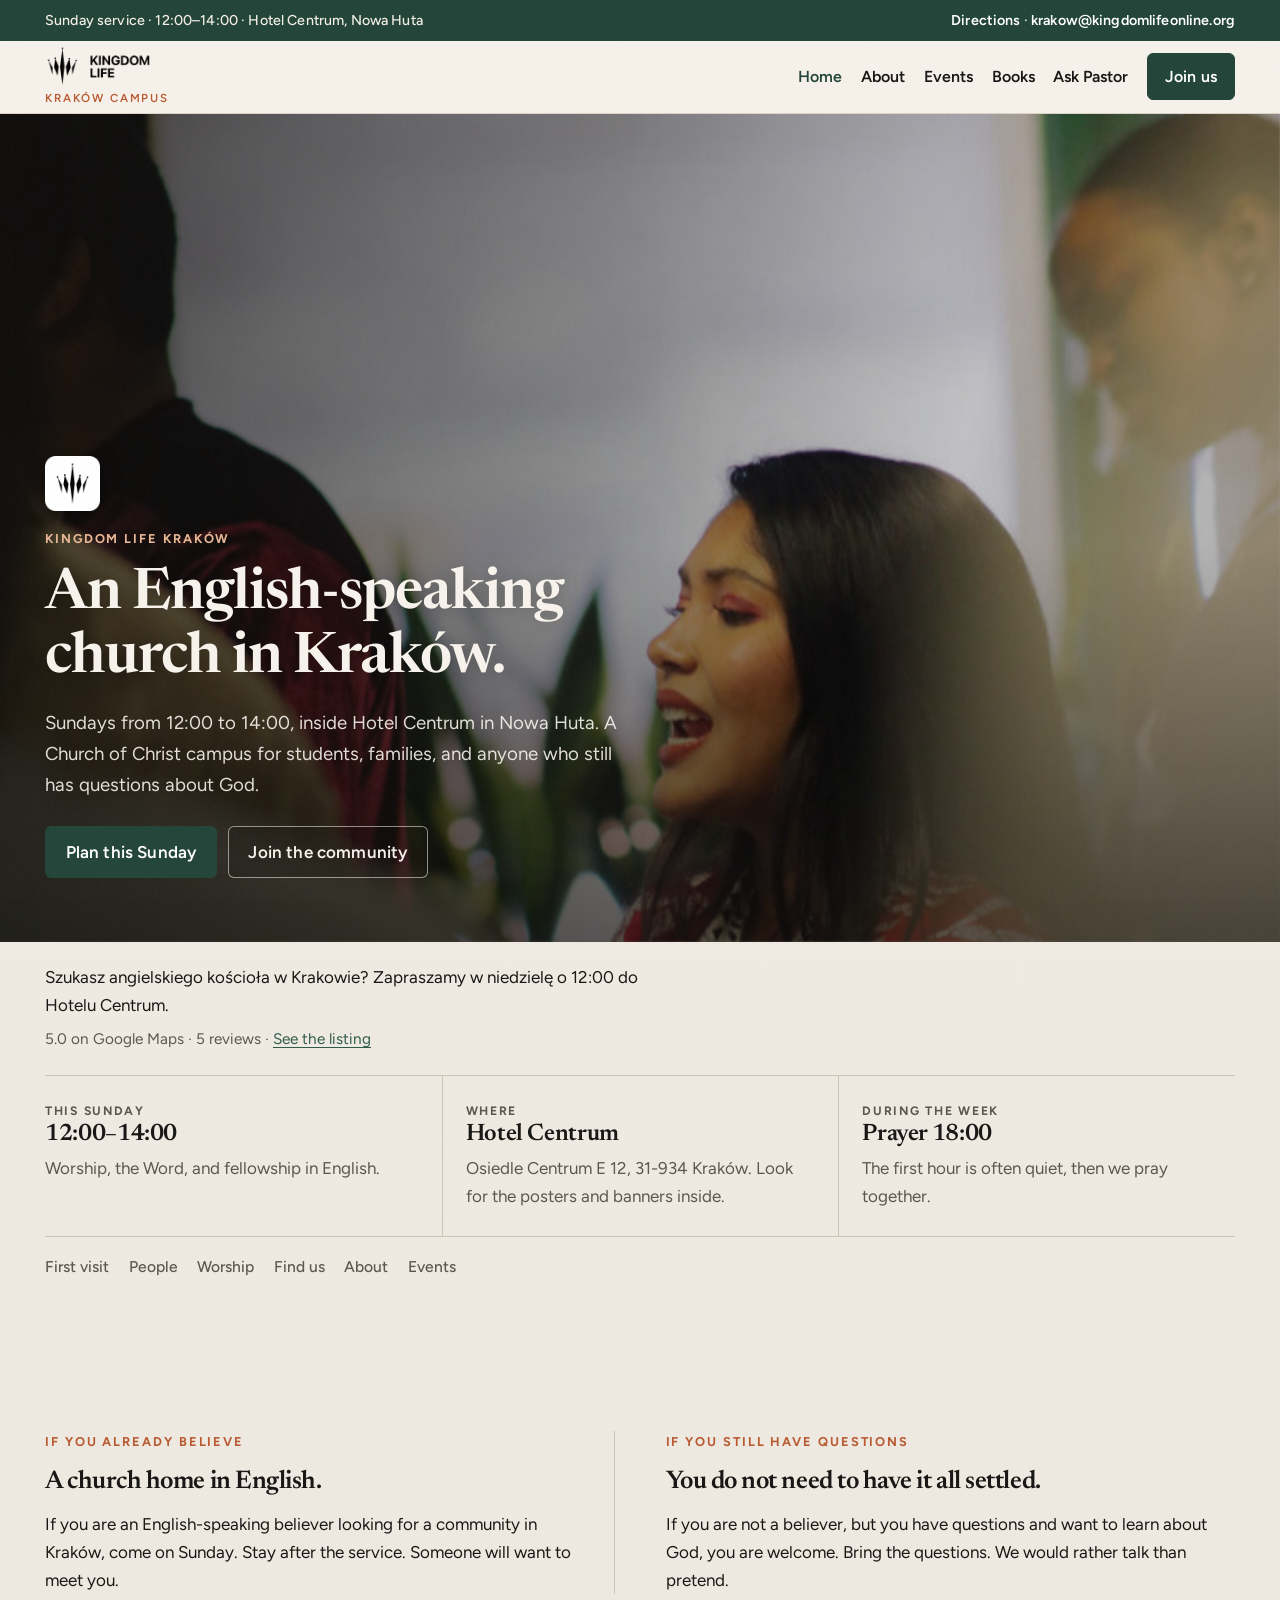
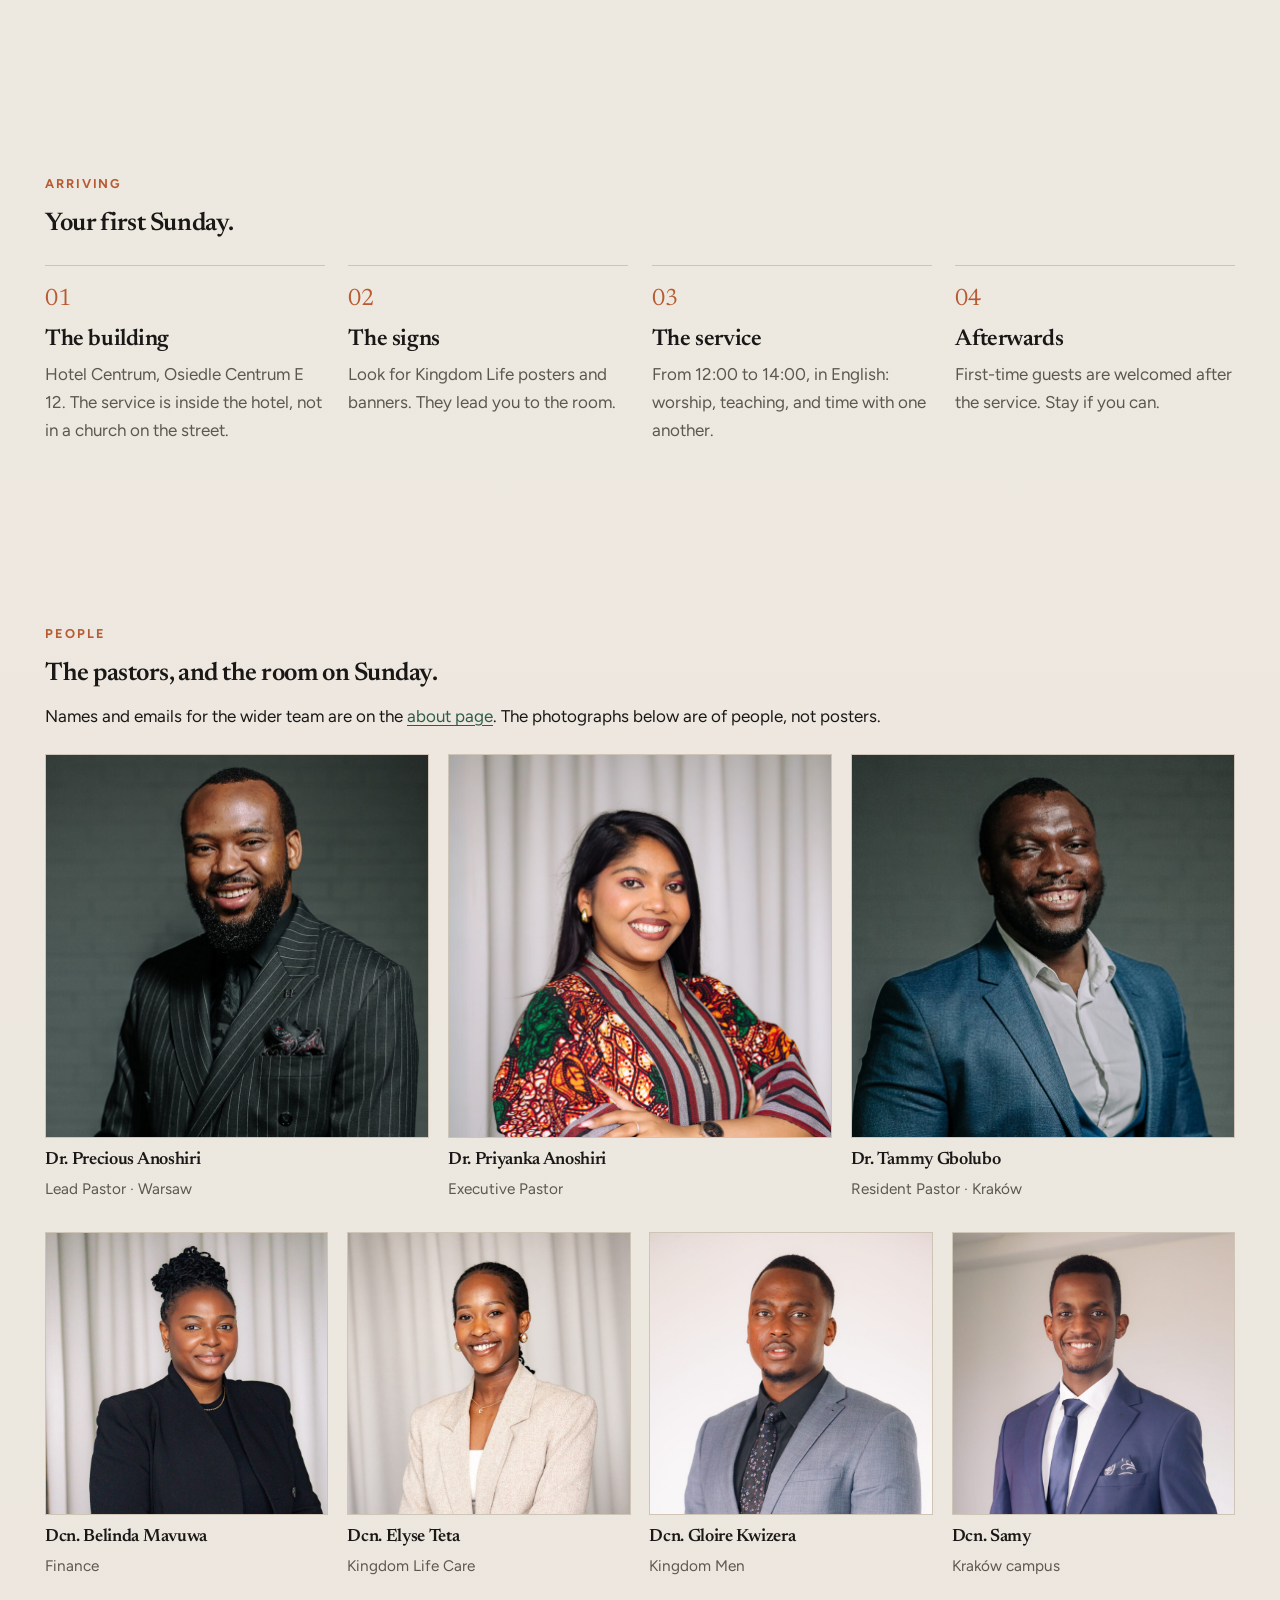
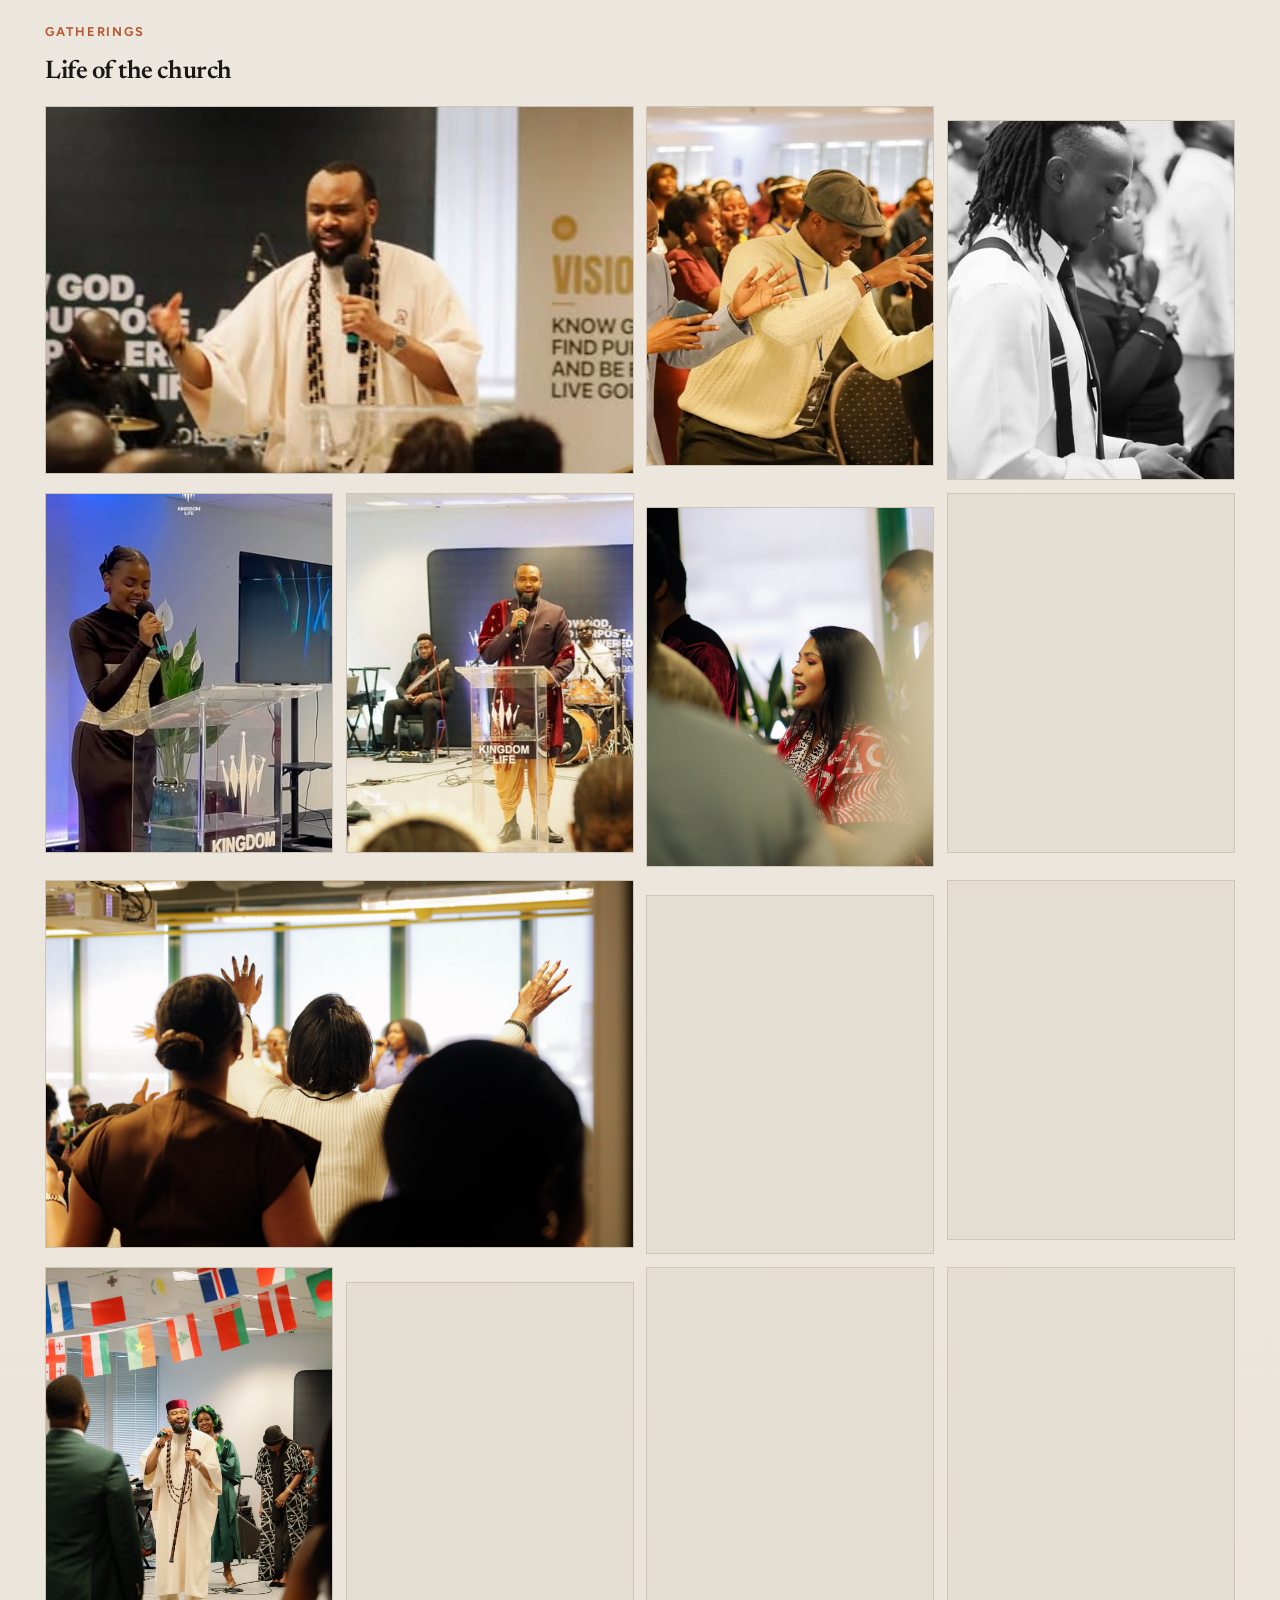
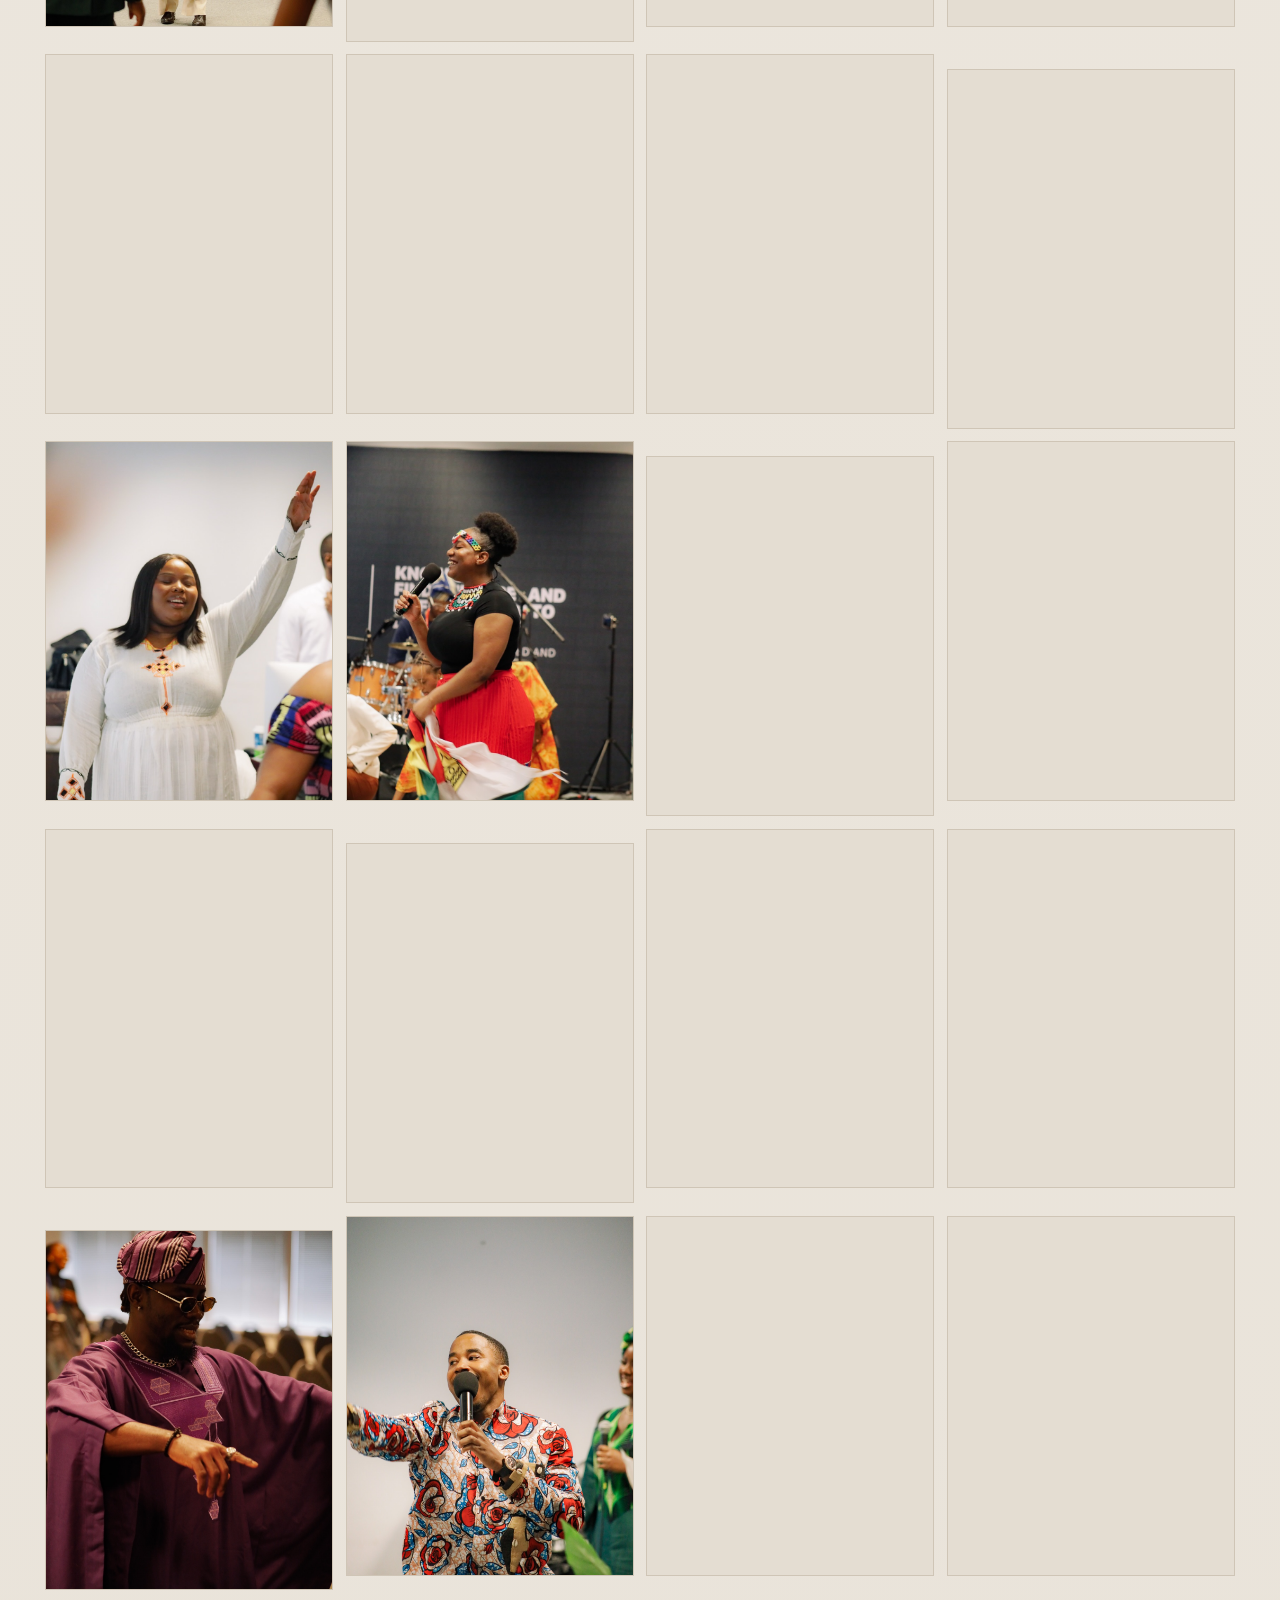
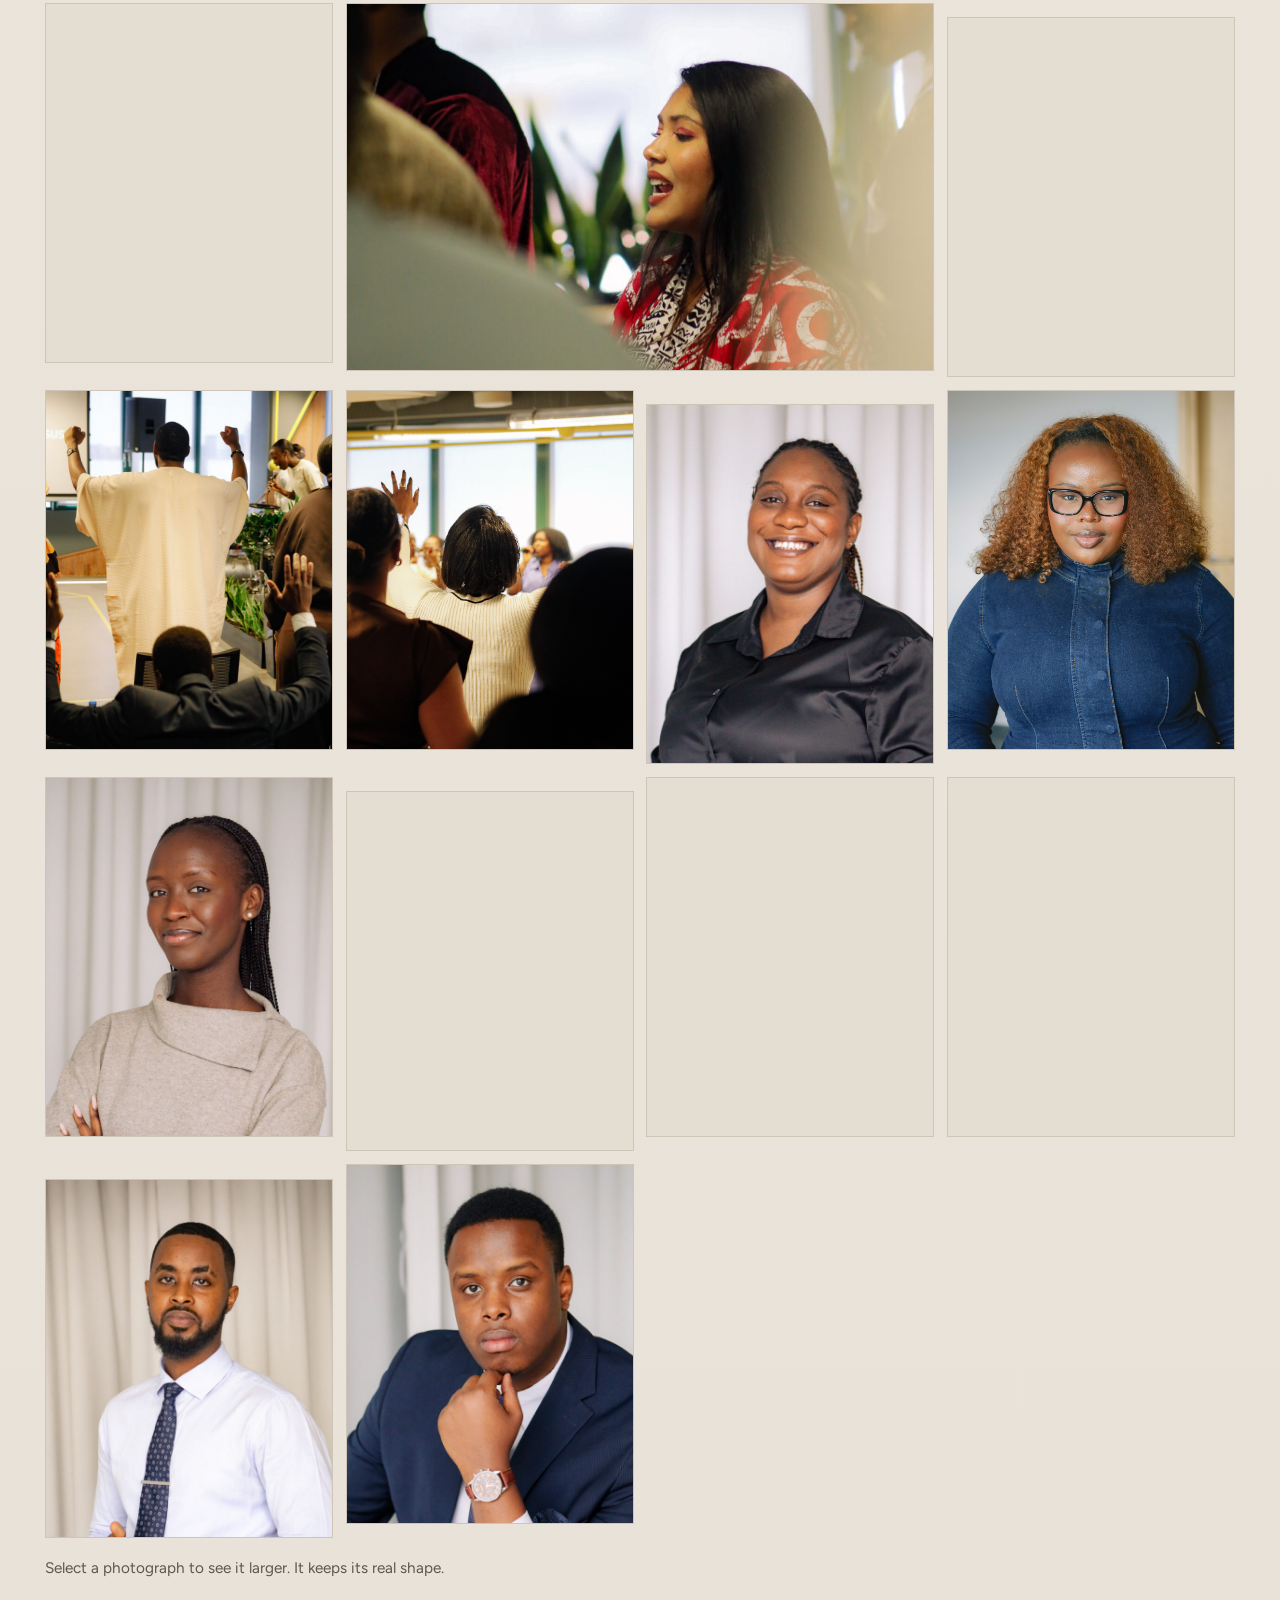
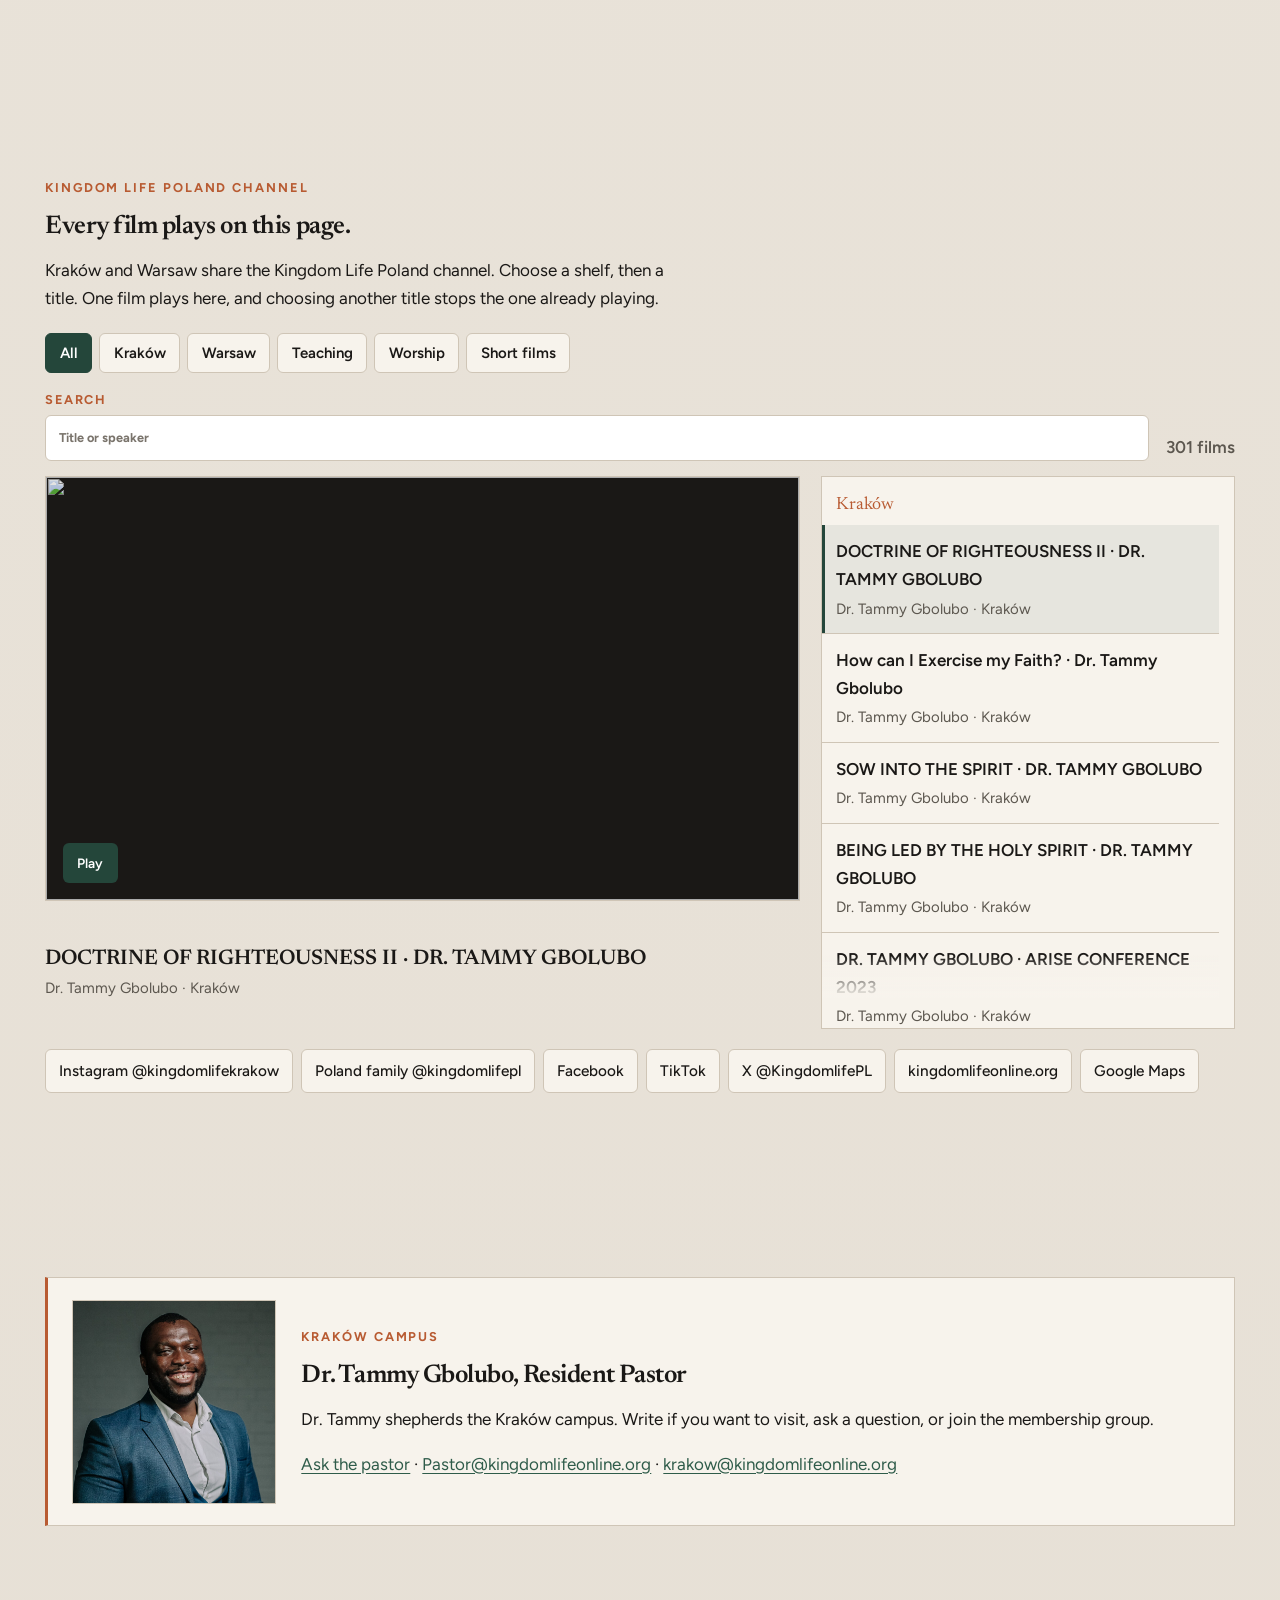
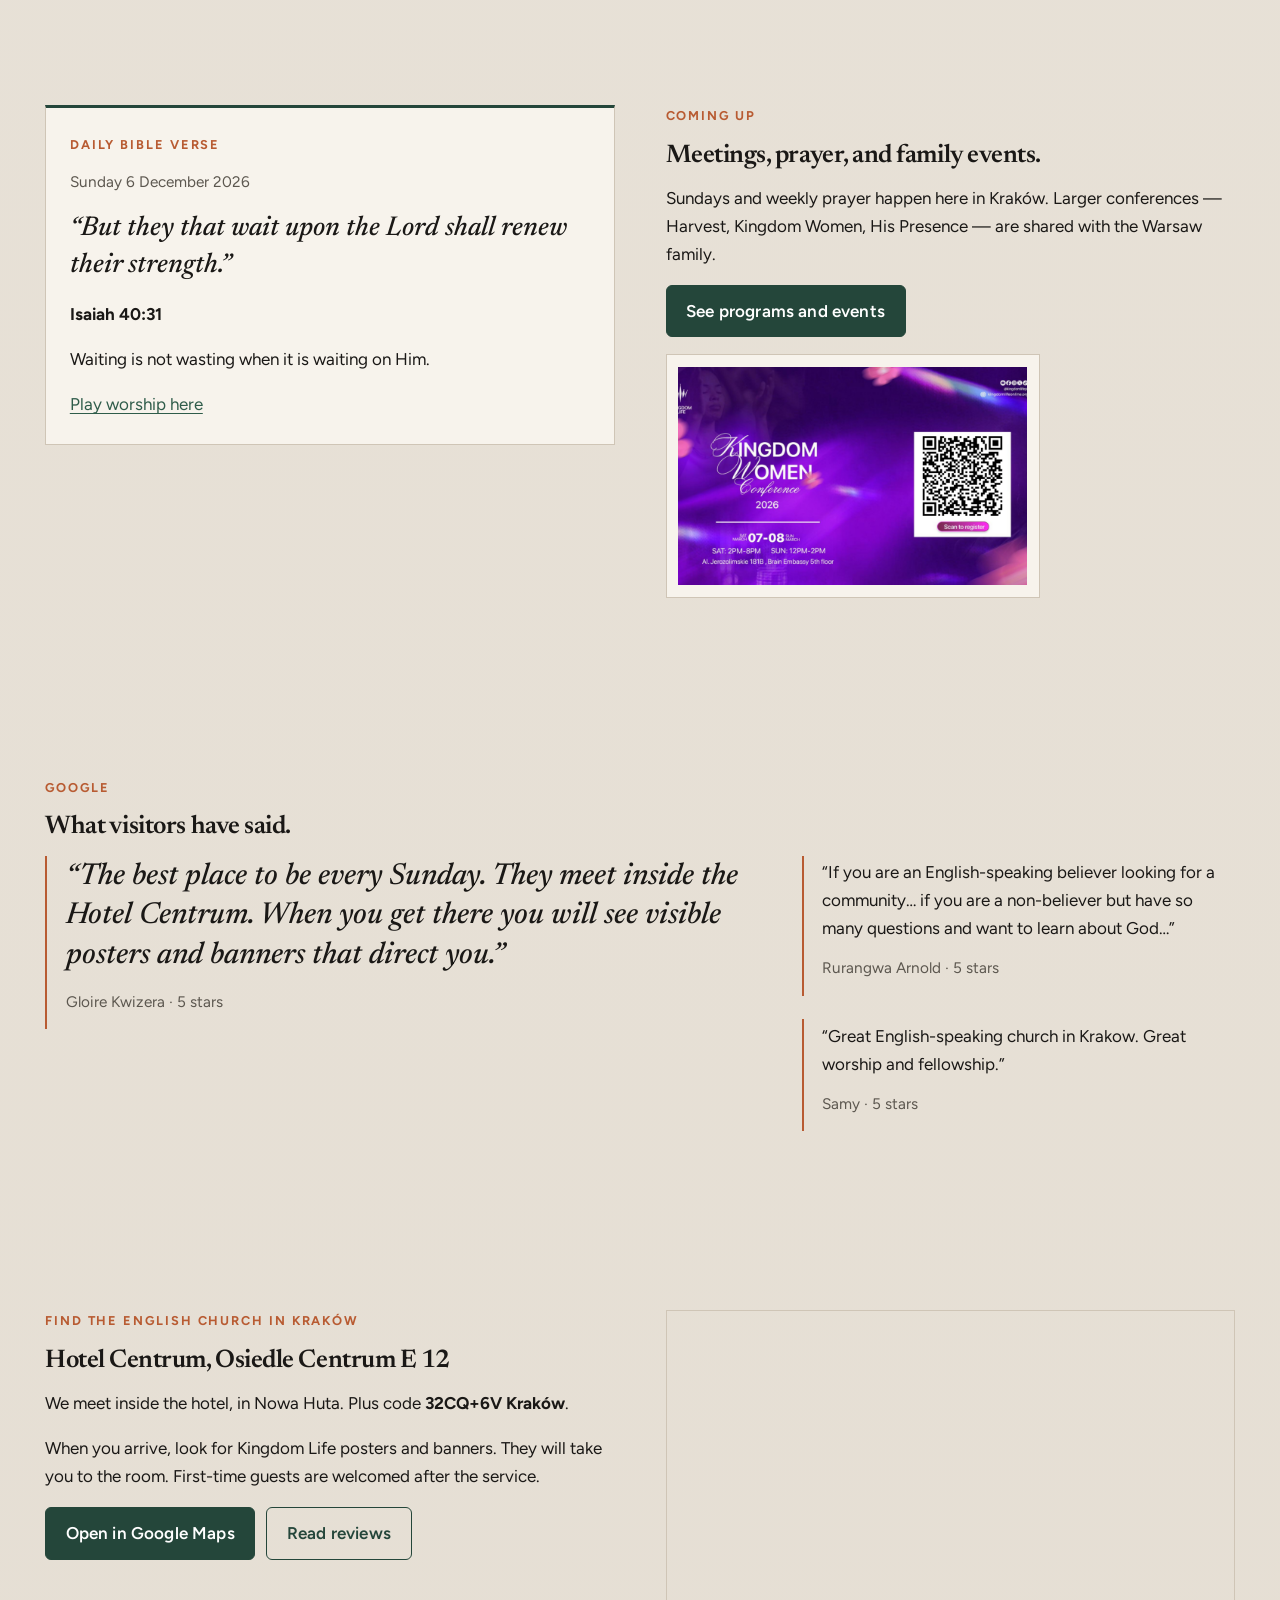
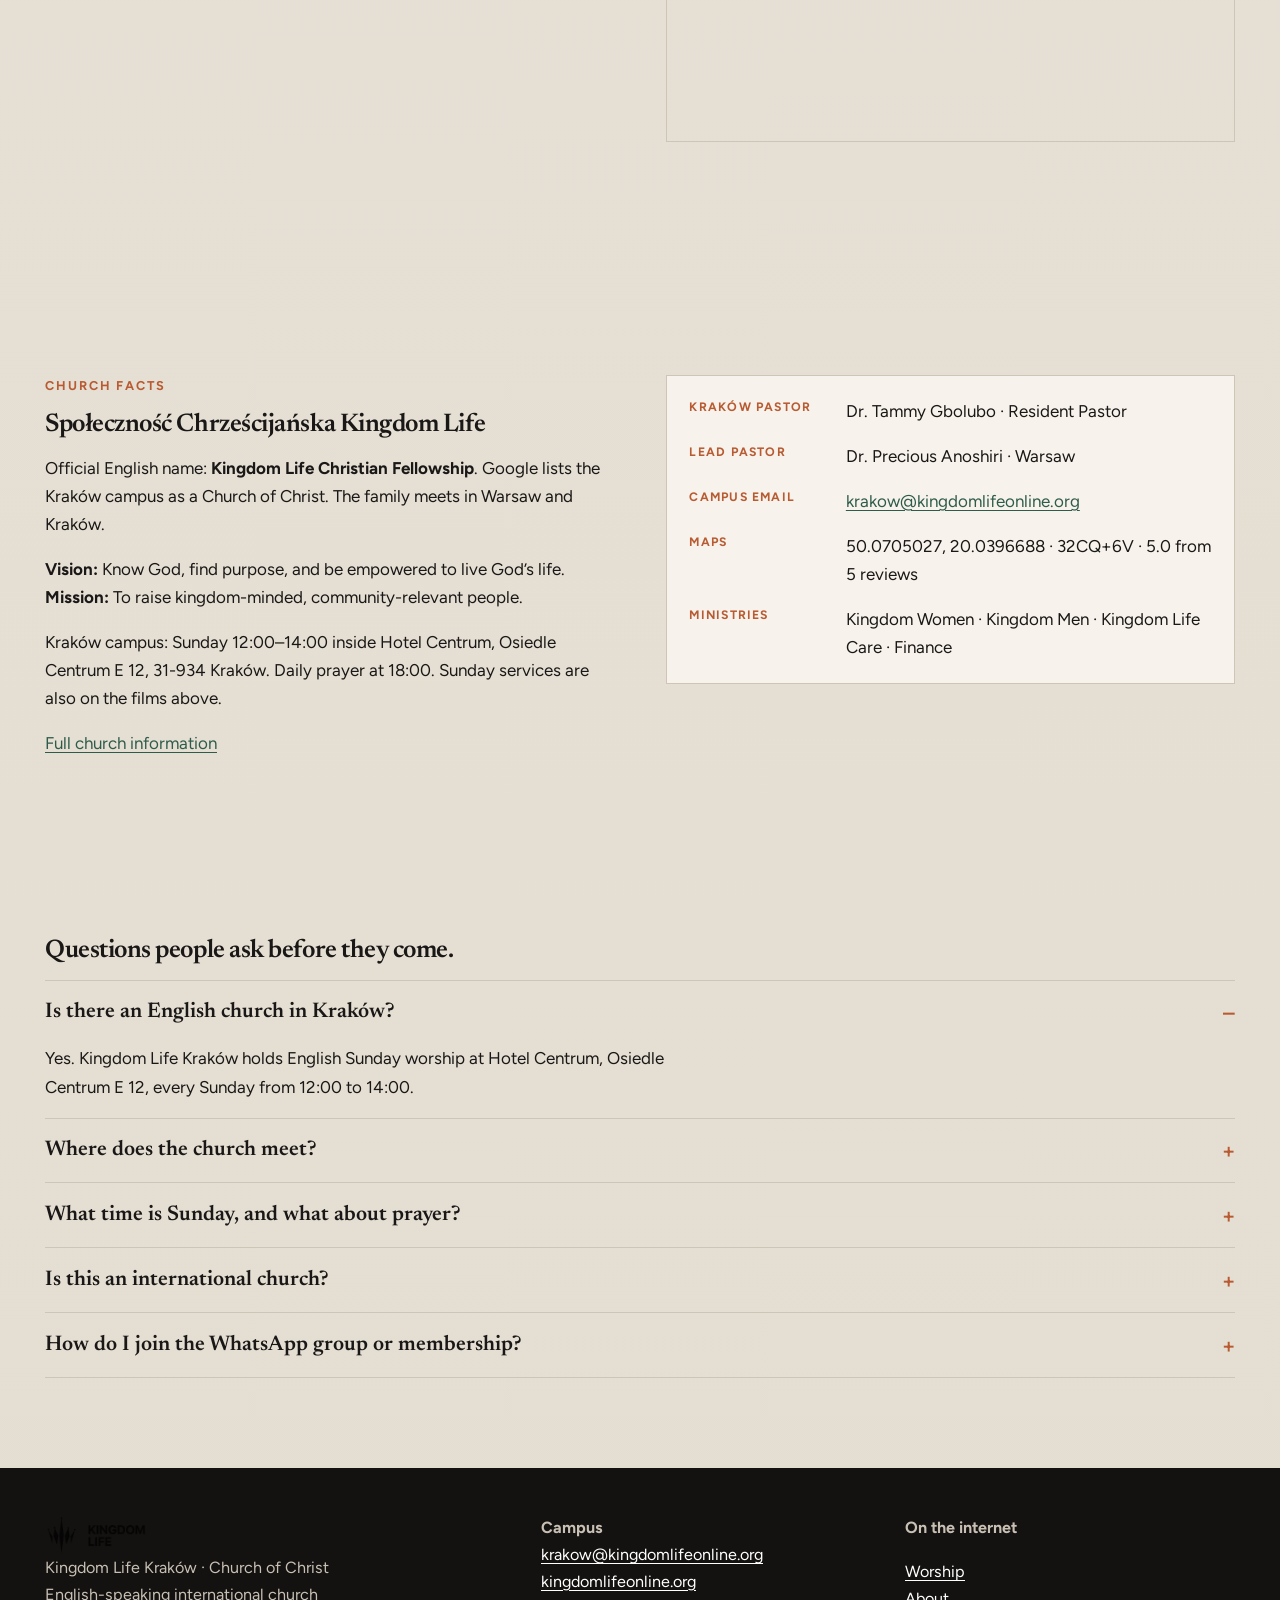
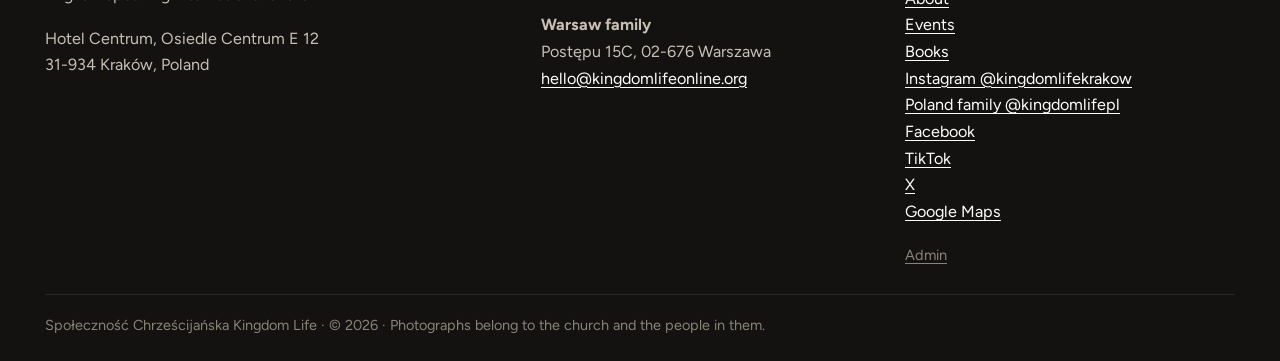
==== index.html @ 93bdb3bd "Use a phone-only bottom glass dock for all main sections. Hide the top Menu nav on small screens, ke" ====
<!DOCTYPE html>
<html lang="en">
<head>
  <meta charset="utf-8">
  <meta name="viewport" content="width=device-width, initial-scale=1">
  <title>English Church in Krakow | Kingdom Life Kraków</title>
  <meta name="description" content="Kingdom Life Kraków is an English-speaking Church of Christ. Sundays 12:00–14:00 inside Hotel Centrum, Osiedle Centrum E 12, Nowa Huta.">
  <meta name="keywords" content="English church in Krakow, English speaking church Krakow, international church Krakow, Church of Christ Krakow, Kingdom Life Krakow, church Nowa Huta, Hotel Centrum church">
  <link rel="canonical" href="https://arnold-rg.github.io/kingdom-life-krakow/">
  <meta name="theme-color" content="#efeae2">
  <meta property="og:type" content="website">
  <meta property="og:title" content="English Church in Krakow | Kingdom Life Kraków">
  <meta property="og:description" content="Sundays 12:00–14:00 at Hotel Centrum, Osiedle Centrum E 12, Kraków.">
  <meta property="og:url" content="https://arnold-rg.github.io/kingdom-life-krakow/">
  <meta property="og:image" content="https://arnold-rg.github.io/kingdom-life-krakow/assets/pl-raised-hands.jpg">
  <meta property="og:image:width" content="1620">
  <meta property="og:image:height" content="1080">
  <meta property="og:image:alt" content="The congregation worshiping with hands raised">
  <meta property="og:locale" content="en_GB">
  <meta name="twitter:card" content="summary_large_image">
  <meta name="twitter:title" content="English Church in Krakow | Kingdom Life Kraków">
  <meta name="twitter:description" content="Sundays 12:00–14:00 at Hotel Centrum, Osiedle Centrum E 12, Kraków.">
  <meta name="twitter:image" content="https://arnold-rg.github.io/kingdom-life-krakow/assets/pl-raised-hands.jpg">
  <meta name="geo.region" content="PL-MA">
  <meta name="geo.placename" content="Kraków">
  <meta name="geo.position" content="50.0705027;20.0396688">
  <meta name="ICBM" content="50.0705027, 20.0396688">
  <link rel="icon" href="assets/favicon.png" type="image/png">
  <link rel="apple-touch-icon" href="assets/favicon.png">
  <link rel="preconnect" href="https://fonts.googleapis.com">
  <link rel="preconnect" href="https://fonts.gstatic.com" crossorigin>
  <link rel="preload" as="image" href="assets/gathering-2.jpg">
  <link href="https://fonts.googleapis.com/css2?family=Figtree:ital,wght@0,400;0,500;0,600;0,700;1,400&family=Newsreader:ital,opsz,wght@0,6..72,500;0,6..72,600;0,6..72,700;1,6..72,500&display=swap" rel="stylesheet">
  <link rel="stylesheet" href="css/site.css">
  <script>
  document.documentElement.classList.add("js");
</script>
  <script type="application/ld+json">
  {
    "@context": "https://schema.org",
    "@type": "Church",
    "name": "Kingdom Life Krakow",
    "alternateName": ["Kingdom Life Kraków", "English church in Krakow", "International church Krakow"],
    "description": "English-speaking Church of Christ campus in Kraków. Sunday worship 12:00–14:00 inside Hotel Centrum, Nowa Huta.",
    "url": "https://arnold-rg.github.io/kingdom-life-krakow/",
    "image": "https://arnold-rg.github.io/kingdom-life-krakow/assets/pl-raised-hands.jpg",
    "email": "krakow@kingdomlifeonline.org",
    "address": {
      "@type": "PostalAddress",
      "streetAddress": "Osiedle Centrum E 12",
      "addressLocality": "Kraków",
      "postalCode": "31-934",
      "addressCountry": "PL"
    },
    "geo": { "@type": "GeoCoordinates", "latitude": 50.0705027, "longitude": 20.0396688 },
    "hasMap": "https://www.google.com/maps/place/Kingdom+Life+Krakow/@50.0705027,20.0396688,17z",
    "openingHoursSpecification": [
      { "@type": "OpeningHoursSpecification", "dayOfWeek": "Sunday", "opens": "12:00", "closes": "14:00" }
    ],
    "aggregateRating": { "@type": "AggregateRating", "ratingValue": "5.0", "reviewCount": "5" },
    "sameAs": [
      "https://www.google.com/maps/place/Kingdom+Life+Krakow/@50.0705027,20.0396688,17z",
      "https://kingdomlifeonline.org/",
      "https://www.youtube.com/@kingdomlifepl",
      "https://www.instagram.com/kingdomlifekrakow/",
      "https://www.instagram.com/kingdomlifepl/",
      "https://www.facebook.com/kingdomlifepl",
      "https://twitter.com/KingdomlifePL",
      "https://www.tiktok.com/@kingdomlifepl"
    ],
    "parentOrganization": {
      "@type": "Church",
      "name": "Kingdom Life Christian Fellowship",
      "address": "Postępu 15C, 02-676 Warszawa, Poland"
    }
  }
  </script>
  <script type="application/ld+json">
  {
    "@context": "https://schema.org",
    "@type": "FAQPage",
    "mainEntity": [
      {
        "@type": "Question",
        "name": "Is there an English-speaking church in Krakow?",
        "acceptedAnswer": { "@type": "Answer", "text": "Yes. Kingdom Life Kraków holds English Sunday worship at Hotel Centrum, Osiedle Centrum E 12, every Sunday from 12:00 to 14:00." }
      },
      {
        "@type": "Question",
        "name": "Where does Kingdom Life Krakow meet?",
        "acceptedAnswer": { "@type": "Answer", "text": "Inside Hotel Centrum, Osiedle Centrum E 12, 31-934 Kraków. Look for Kingdom Life posters and banners in the hotel. They lead to the room." }
      },
      {
        "@type": "Question",
        "name": "What time is the Sunday service?",
        "acceptedAnswer": { "@type": "Answer", "text": "Sunday worship is from 12:00 to 14:00. The church also gathers for prayer at 18:00 through the week." }
      },
      {
        "@type": "Question",
        "name": "Is this an international church?",
        "acceptedAnswer": { "@type": "Answer", "text": "Yes. The room is English-speaking and international. Believers and people who are still asking questions are both welcome." }
      },
      {
        "@type": "Question",
        "name": "How do I join the WhatsApp group or membership?",
        "acceptedAnswer": { "@type": "Answer", "text": "Use the join page to request the membership and WhatsApp community. The campus sends the group link. It is not posted on the open web." }
      }
    ]
  }
  </script>
</head>
<body>
  <a class="skip" href="#main">Skip to content</a>
  <div class="topbar">
    <div class="wrap">
      <span>Sunday service · 12:00–14:00 · Hotel Centrum, Nowa Huta</span>
      <span><a href="https://www.google.com/maps/dir/?api=1&amp;destination=50.0705027,20.0396688">Directions</a> · <a href="mailto:krakow@kingdomlifeonline.org">krakow@kingdomlifeonline.org</a></span>
    </div>
  </div>
  <header class="site-header">
    <div class="wrap nav-row">
      <a class="logo" href="index.html">
        <img src="assets/logo-black.png" alt="Kingdom Life" width="1024" height="377">
        <span class="logo-campus">Kraków campus</span>
      </a>
      <div class="nav-end">
        <button class="menu-btn" type="button" aria-expanded="false" aria-controls="site-nav"><span class="menu-label">Menu</span></button>
        <nav id="site-nav" class="nav-links" aria-label="Main">
          <a href="index.html" aria-current="page">Home</a>
          <a href="about.html">About</a>
          <a href="events.html">Events</a>
          <a href="books.html">Books</a>
          <a href="pastor.html">Ask Pastor</a>
          <a class="nav-join" href="join.html">Join us</a>
        </nav>
      </div>
    </div>
  </header>

  <main id="main">
    <section class="hero">
      <div class="hero-bg" aria-hidden="true">
        <img src="assets/gathering-2.jpg" alt="" width="768" height="1152" decoding="async" fetchpriority="high">
      </div>
      <div class="wrap hero-inner">
        <div class="hero-copy">
          <img class="hero-crown" src="assets/favicon.png" alt="" width="52" height="52">
          <p class="kicker">Kingdom Life Kraków</p>
          <h1>An English-speaking church in Kraków.</h1>
          <p class="hero-lede">Sundays from 12:00 to 14:00, inside Hotel Centrum in Nowa Huta. A Church of Christ campus for students, families, and anyone who still has questions about God.</p>
          <p class="hero-actions">
            <a class="btn" href="#sundays">Plan this Sunday</a>
            <a class="btn ghost" href="join.html">Join the community</a>
          </p>
        </div>
      </div>
    </section>

    <div class="wrap hero-meta">
      <p class="hero-note" lang="pl">Szukasz angielskiego kościoła w Krakowie? Zapraszamy w niedzielę o 12:00 do Hotelu Centrum.</p>
      <p class="small muted">5.0 on Google Maps · 5 reviews · <a href="https://www.google.com/maps/place/Kingdom+Life+Krakow/@50.0705027,20.0396688,17z">See the listing</a></p>
    </div>

    <div class="wrap bulletin-band" id="sundays">
      <section class="bulletin" aria-label="This Sunday">
        <div>
          <p class="bulletin-label">This Sunday</p>
          <strong>12:00–14:00</strong>
          <p>Worship, the Word, and fellowship in English.</p>
        </div>
        <div>
          <p class="bulletin-label">Where</p>
          <strong>Hotel Centrum</strong>
          <p>Osiedle Centrum E 12, 31-934 Kraków. Look for the posters and banners inside.</p>
        </div>
        <div>
          <p class="bulletin-label">During the week</p>
          <strong>Prayer 18:00</strong>
          <p>The first hour is often quiet, then we pray together.</p>
        </div>
      </section>
      <nav class="home-jump" aria-label="On this page">
        <a href="#visit">First visit</a>
        <a href="#gallery">People</a>
        <a href="#worship">Worship</a>
        <a href="#find-us">Find us</a>
        <a href="about.html">About</a>
        <a href="events.html">Events</a>
      </nav>
    </div>

    <section class="section welcome-split reveal">
      <div class="wrap split">
        <div>
          <p class="kicker">If you already believe</p>
          <h2>A church home in English.</h2>
          <p>If you are an English-speaking believer looking for a community in Kraków, come on Sunday. Stay after the service. Someone will want to meet you.</p>
        </div>
        <div>
          <p class="kicker">If you still have questions</p>
          <h2>You do not need to have it all settled.</h2>
          <p>If you are not a believer, but you have questions and want to learn about God, you are welcome. Bring the questions. We would rather talk than pretend.</p>
        </div>
      </div>
    </section>

    <section class="section reveal" id="visit">
      <div class="wrap">
        <p class="kicker">Arriving</p>
        <h2>Your first Sunday.</h2>
        <ol class="steps">
          <li>
            <h3>The building</h3>
            <p>Hotel Centrum, Osiedle Centrum E 12. The service is inside the hotel, not in a church on the street.</p>
          </li>
          <li>
            <h3>The signs</h3>
            <p>Look for Kingdom Life posters and banners. They lead you to the room.</p>
          </li>
          <li>
            <h3>The service</h3>
            <p>From 12:00 to 14:00, in English: worship, teaching, and time with one another.</p>
          </li>
          <li>
            <h3>Afterwards</h3>
            <p>First-time guests are welcomed after the service. Stay if you can.</p>
          </li>
        </ol>
      </div>
    </section>

    <section class="section reveal" id="gallery">
      <div class="wrap">
        <div class="gallery-intro">
          <p class="kicker">People</p>
          <h2>The pastors, and the room on Sunday.</h2>
          <p>Names and emails for the wider team are on the <a href="about.html">about page</a>. The photographs below are of people, not posters.</p>
        </div>
        <div class="team-pastors" id="gal-team">
          <article class="team-card">
            <div class="team-photo"><img src="assets/pastor-precious.jpg" alt="Dr. Precious Anoshiri" width="768" height="768"></div>
            <h3>Dr. Precious Anoshiri</h3>
            <p class="team-role">Lead Pastor · Warsaw</p>
          </article>
          <article class="team-card">
            <div class="team-photo"><img src="assets/pastor-priyanka.jpg" alt="Dr. Priyanka Anoshiri" width="768" height="768"></div>
            <h3>Dr. Priyanka Anoshiri</h3>
            <p class="team-role">Executive Pastor</p>
          </article>
          <article class="team-card">
            <div class="team-photo"><img src="assets/pastor-tammy.jpg" alt="Dr. Tammy Gbolubo" width="768" height="768"></div>
            <h3>Dr. Tammy Gbolubo</h3>
            <p class="team-role">Resident Pastor · Kraków</p>
          </article>
        </div>
        <div class="team-deacons">
          <article class="team-card">
            <div class="team-photo"><img src="assets/dcn-belinda.jpg" alt="Dcn. Belinda Mavuwa" width="768" height="768"></div>
            <h3>Dcn. Belinda Mavuwa</h3>
            <p class="team-role">Finance</p>
          </article>
          <article class="team-card">
            <div class="team-photo"><img src="assets/dcn-elyse.jpg" alt="Dcn. Elyse Teta" width="768" height="768"></div>
            <h3>Dcn. Elyse Teta</h3>
            <p class="team-role">Kingdom Life Care</p>
          </article>
          <article class="team-card">
            <div class="team-photo"><img src="assets/dcn-gloire.jpg" alt="Dcn. Gloire Kwizera" width="768" height="768"></div>
            <h3>Dcn. Gloire Kwizera</h3>
            <p class="team-role">Kingdom Men</p>
          </article>
          <article class="team-card">
            <div class="team-photo"><img src="assets/dcn-samy.jpg" alt="Dcn. Samy" width="768" height="768"></div>
            <h3>Dcn. Samy</h3>
            <p class="team-role">Kraków campus</p>
          </article>
        </div>
        <div class="life-heading">
          <p class="kicker">Gatherings</p>
          <h2>Life of the church</h2>
        </div>
        <div class="photo-grid" id="gal-life" data-gallery-add>
          <figure class="photo-tile photo-tile--wide"><div class="photo-frame"><img src="assets/ig-krk-2.jpg" alt="Teaching from the lectern at Kingdom Life Kraków" width="362" height="640" loading="lazy" decoding="async"></div></figure>
          <figure class="photo-tile"><div class="photo-frame"><img src="assets/ig-krk-3.jpg" alt="Congregation worshiping at Kingdom Life Kraków" width="360" height="640" loading="lazy" decoding="async"></div></figure>
          <figure class="photo-tile"><div class="photo-frame"><img src="assets/ig-krk-4.jpg" alt="Prayer during a Kingdom Life gathering" width="361" height="640" loading="lazy" decoding="async"></div></figure>
          <figure class="photo-tile"><div class="photo-frame"><img src="assets/ig-krk-5.jpg" alt="A woman speaking at the Kingdom Life lectern" width="360" height="640" loading="lazy" decoding="async"></div></figure>
          <figure class="photo-tile"><div class="photo-frame"><img src="assets/ig-krk-6.jpg" alt="Pastor teaching with the worship band" width="363" height="640" loading="lazy" decoding="async"></div></figure>
          <figure class="photo-tile"><div class="photo-frame"><img src="assets/pl-singing.jpg" alt="A woman singing during worship" width="1080" height="1620" loading="lazy" decoding="async"></div></figure>
          <figure class="photo-tile"><div class="photo-frame"><img src="assets/pl-lectern.jpg" alt="Sunday teaching at the lectern" width="1080" height="1620" loading="lazy" decoding="async"></div></figure>
          <figure class="photo-tile photo-tile--wide"><div class="photo-frame"><img src="assets/pl-raised-hands.jpg" alt="The congregation worshiping with hands raised" width="1620" height="1080" loading="lazy" decoding="async"></div></figure>
          <figure class="photo-tile"><div class="photo-frame"><img src="assets/pl-teaching.jpg" alt="Teaching during a Kingdom Life gathering" width="1080" height="1620" loading="lazy" decoding="async"></div></figure>
          <figure class="photo-tile"><div class="photo-frame"><img src="assets/pl-praise.jpg" alt="Hands raised during the service" width="1080" height="1620" loading="lazy" decoding="async"></div></figure>
          <figure class="photo-tile"><div class="photo-frame"><img src="assets/ig/pl-DeOvbu5iiF_-01.jpg" alt="Worship under flags at a Kingdom Life gathering" width="1080" height="1440" loading="lazy" decoding="async"></div></figure>
          <figure class="photo-tile"><div class="photo-frame"><img src="assets/ig/pl-DeOvbu5iiF_-02.jpg" alt="A minister speaking at the Kingdom Life lectern" width="814" height="1079" loading="lazy" decoding="async"></div></figure>
          <figure class="photo-tile"><div class="photo-frame"><img src="assets/ig/pl-DeOvbu5iiF_-03.jpg" alt="A woman singing during worship" width="1080" height="1440" loading="lazy" decoding="async"></div></figure>
          <figure class="photo-tile"><div class="photo-frame"><img src="assets/ig/pl-DeOvbu5iiF_-04.jpg" alt="A woman worshiping with her hand on her heart" width="1080" height="1440" loading="lazy" decoding="async"></div></figure>
          <figure class="photo-tile"><div class="photo-frame"><img src="assets/ig/pl-DeOvbu5iiF_-05.jpg" alt="Two women worshiping during the service" width="1080" height="1440" loading="lazy" decoding="async"></div></figure>
          <figure class="photo-tile"><div class="photo-frame"><img src="assets/ig/pl-DeOvbu5iiF_-06.jpg" alt="Three people singing in worship" width="1080" height="1440" loading="lazy" decoding="async"></div></figure>
          <figure class="photo-tile"><div class="photo-frame"><img src="assets/ig/pl-DeOvbu5iiF_-07.jpg" alt="Women leading a song at Kingdom Life" width="1080" height="1440" loading="lazy" decoding="async"></div></figure>
          <figure class="photo-tile"><div class="photo-frame"><img src="assets/ig/pl-DeOvbu5iiF_-08.jpg" alt="A young woman worshiping in the congregation" width="1080" height="1440" loading="lazy" decoding="async"></div></figure>
          <figure class="photo-tile"><div class="photo-frame"><img src="assets/ig/pl-DeOvbu5iiF_-09.jpg" alt="A woman lifting her hand in worship" width="814" height="1080" loading="lazy" decoding="async"></div></figure>
          <figure class="photo-tile"><div class="photo-frame"><img src="assets/ig/pl-DeOvbu5iiF_-10.jpg" alt="A woman singing in front of the worship band" width="814" height="1080" loading="lazy" decoding="async"></div></figure>
          <figure class="photo-tile"><div class="photo-frame"><img src="assets/ig/pl-DeOvbu5iiF_-11.jpg" alt="Men standing together during worship" width="1080" height="1440" loading="lazy" decoding="async"></div></figure>
          <figure class="photo-tile"><div class="photo-frame"><img src="assets/ig/pl-DeOvbu5iiF_-12.jpg" alt="Two women clapping during the gathering" width="1080" height="1440" loading="lazy" decoding="async"></div></figure>
          <figure class="photo-tile"><div class="photo-frame"><img src="assets/ig/pl-DeOvbu5iiF_-13.jpg" alt="A woman standing in worship beneath national flags" width="1080" height="1440" loading="lazy" decoding="async"></div></figure>
          <figure class="photo-tile"><div class="photo-frame"><img src="assets/ig/pl-DeOvbu5iiF_-14.jpg" alt="Women dancing during worship" width="814" height="1080" loading="lazy" decoding="async"></div></figure>
          <figure class="photo-tile"><div class="photo-frame"><img src="assets/ig/pl-DeOvbu5iiF_-15.jpg" alt="Prayer at the Kingdom Life lectern" width="814" height="1079" loading="lazy" decoding="async"></div></figure>
          <figure class="photo-tile"><div class="photo-frame"><img src="assets/ig/pl-DeOvbu5iiF_-16.jpg" alt="A woman worshiping while the church claps" width="1080" height="1440" loading="lazy" decoding="async"></div></figure>
          <figure class="photo-tile"><div class="photo-frame"><img src="assets/ig/pl-DeOvbu5iiF_-17.jpg" alt="A man in traditional dress during the gathering" width="1080" height="1440" loading="lazy" decoding="async"></div></figure>
          <figure class="photo-tile"><div class="photo-frame"><img src="assets/ig/pl-DeOvbu5iiF_-18.jpg" alt="A man singing at Kingdom Life" width="1080" height="1440" loading="lazy" decoding="async"></div></figure>
          <figure class="photo-tile"><div class="photo-frame"><img src="assets/ig/pl-DeOvbu5iiF_-19.jpg" alt="A woman worshiping with outstretched hands" width="814" height="1080" loading="lazy" decoding="async"></div></figure>
          <figure class="photo-tile"><div class="photo-frame"><img src="assets/ig/pl-DeOvbu5iiF_-20.jpg" alt="The church leaning forward in worship" width="813" height="1079" loading="lazy" decoding="async"></div></figure>
          <figure class="photo-tile"><div class="photo-frame"><img src="assets/gathering-3.jpg" alt="Sunday teaching at Kingdom Life" width="1080" height="1620" loading="lazy" decoding="async"></div></figure>
          <figure class="photo-tile photo-tile--wide"><div class="photo-frame"><img src="assets/gathering-2.jpg" alt="Worship during a Kingdom Life service" width="768" height="1152" loading="lazy" decoding="async"></div></figure>
          <figure class="photo-tile"><div class="photo-frame"><img src="assets/gathering-1.jpg" alt="Teaching from the lectern" width="768" height="1152" loading="lazy" decoding="async"></div></figure>
          <figure class="photo-tile"><div class="photo-frame"><img src="assets/gal-0186.jpg" alt="Hands raised in worship at Kingdom Life" width="768" height="1152" loading="lazy" decoding="async"></div></figure>
          <figure class="photo-tile"><div class="photo-frame"><img src="assets/gal-0158.jpg" alt="Congregation in worship at Kingdom Life" width="1620" height="1080" loading="lazy" decoding="async"></div></figure>
          <figure class="photo-tile"><div class="photo-frame"><img src="assets/gal-0017.jpg" alt="A member of the Kingdom Life family" width="768" height="768" loading="lazy" decoding="async"></div></figure>
          <figure class="photo-tile"><div class="photo-frame"><img src="assets/gal-0349.jpg" alt="A member of the Kingdom Life family" width="1080" height="1620" loading="lazy" decoding="async"></div></figure>
          <figure class="photo-tile"><div class="photo-frame"><img src="assets/gal-0366.jpg" alt="A member of the Kingdom Life family" width="768" height="768" loading="lazy" decoding="async"></div></figure>
          <figure class="photo-tile"><div class="photo-frame"><img src="assets/gal-0555.jpg" alt="A member of the Kingdom Life family" width="768" height="768" loading="lazy" decoding="async"></div></figure>
          <figure class="photo-tile"><div class="photo-frame"><img src="assets/gal-0604.jpg" alt="A member of the Kingdom Life family" width="1080" height="1620" loading="lazy" decoding="async"></div></figure>
          <figure class="photo-tile"><div class="photo-frame"><img src="assets/gal-0654.jpg" alt="A member of the Kingdom Life family" width="1080" height="1620" loading="lazy" decoding="async"></div></figure>
          <figure class="photo-tile"><div class="photo-frame"><img src="assets/gal-0712.jpg" alt="A member of the Kingdom Life family" width="768" height="768" loading="lazy" decoding="async"></div></figure>
          <figure class="photo-tile"><div class="photo-frame"><img src="assets/gal-0998.jpg" alt="A member of the Kingdom Life family" width="768" height="768" loading="lazy" decoding="async"></div></figure>
        </div>
        <p class="small muted gallery-note">Select a photograph to see it larger. It keeps its real shape.</p>
        <div class="added-links" data-admin-links hidden></div>
        <div class="added-links" data-admin-files hidden></div>
      </div>
    </section>

    <section class="section reveal" id="worship">
      <div class="wrap">
        <p class="kicker">Kingdom Life Poland channel</p>
        <h2>Every film plays on this page.</h2>
        <p>Kraków and Warsaw share the Kingdom Life Poland channel. Choose a shelf, then a title. One film plays here, and choosing another title stops the one already playing.</p>
        <div class="sermons" data-sermons="all"></div>
        <div class="socials">
          <a href="https://www.instagram.com/kingdomlifekrakow/">Instagram @kingdomlifekrakow</a>
          <a href="https://www.instagram.com/kingdomlifepl/">Poland family @kingdomlifepl</a>
          <a href="https://www.facebook.com/kingdomlifepl">Facebook</a>
          <a href="https://www.tiktok.com/@kingdomlifepl">TikTok</a>
          <a href="https://twitter.com/KingdomlifePL">X @KingdomlifePL</a>
          <a href="https://kingdomlifeonline.org/">kingdomlifeonline.org</a>
          <a href="https://www.google.com/maps/place/Kingdom+Life+Krakow/@50.0705027,20.0396688,17z">Google Maps</a>
        </div>
      </div>
    </section>

    <section class="section reveal" id="pastor">
      <div class="wrap people">
        <img src="assets/pastor-tammy.jpg" alt="Dr. Tammy Gbolubo, Resident Pastor of the Krakow campus" width="768" height="768">
        <div>
          <p class="kicker">Kraków campus</p>
          <h2>Dr. Tammy Gbolubo, Resident Pastor</h2>
          <p>Dr. Tammy shepherds the Kraków campus. Write if you want to visit, ask a question, or join the membership group.</p>
          <p><a href="pastor.html">Ask the pastor</a> · <a href="mailto:Pastor@kingdomlifeonline.org">Pastor@kingdomlifeonline.org</a> · <a href="mailto:krakow@kingdomlifeonline.org">krakow@kingdomlifeonline.org</a></p>
        </div>
      </div>
    </section>

    <section class="section reveal">
      <div class="wrap split">
        <div class="verse-box">
          <p class="kicker">Daily Bible verse</p>
          <p class="small muted" data-verse-date></p>
          <blockquote data-verse-text></blockquote>
          <p><strong data-verse-ref></strong></p>
          <p data-verse-note></p>
          <p><a href="#worship">Play worship here</a></p>
        </div>
        <div>
          <p class="kicker">Coming up</p>
          <h2>Meetings, prayer, and family events.</h2>
          <p>Sundays and weekly prayer happen here in Kraków. Larger conferences — Harvest, Kingdom Women, His Presence — are shared with the Warsaw family.</p>
          <p class="actions"><a class="btn" href="events.html">See programs and events</a></p>
          <figure class="poster-mat">
            <img src="assets/event-women.png" alt="Kingdom Women Conference 2026 poster" width="1024" height="576">
          </figure>
        </div>
      </div>
    </section>

    <section class="section reveal">
      <div class="wrap">
        <p class="kicker">Google</p>
        <h2>What visitors have said.</h2>
        <div class="quotes">
          <blockquote class="quote quote-lead">
            <p>“The best place to be every Sunday. They meet inside the Hotel Centrum. When you get there you will see visible posters and banners that direct you.”</p>
            <p class="small muted">Gloire Kwizera · 5 stars</p>
          </blockquote>
          <div class="quote-side">
            <blockquote class="quote">
              <p>“If you are an English-speaking believer looking for a community… if you are a non-believer but have so many questions and want to learn about God…”</p>
              <p class="small muted">Rurangwa Arnold · 5 stars</p>
            </blockquote>
            <blockquote class="quote">
              <p>“Great English-speaking church in Krakow. Great worship and fellowship.”</p>
              <p class="small muted">Samy · 5 stars</p>
            </blockquote>
          </div>
        </div>
      </div>
    </section>

    <section class="section reveal" id="find-us">
      <div class="wrap split">
        <div>
          <p class="kicker">Find the English church in Kraków</p>
          <h2>Hotel Centrum, Osiedle Centrum E 12</h2>
          <p>We meet inside the hotel, in Nowa Huta. Plus code <strong>32CQ+6V Kraków</strong>.</p>
          <p>When you arrive, look for Kingdom Life posters and banners. They will take you to the room. First-time guests are welcomed after the service.</p>
          <p class="actions">
            <a class="btn" href="https://www.google.com/maps/dir/?api=1&amp;destination=Kingdom+Life+Krakow,+Osiedle+Centrum+E+12,+31-934+Krak%C3%B3w">Open in Google Maps</a>
            <a class="btn ghost" href="https://www.google.com/maps/place/Kingdom+Life+Krakow/@50.0705027,20.0396688,17z">Read reviews</a>
          </p>
          <div class="find-photos">
            <figure>
              <img src="assets/hotel-centrum-facade.jpg" alt="Hotel Centrum building at Osiedle Centrum E 12, Kraków" width="375" height="170">
              <figcaption class="caption">Hotel Centrum, Osiedle Centrum E 12. Photo: hotel-centrum.pl.</figcaption>
            </figure>
          </div>
        </div>
        <div class="map-wrap">
          <iframe title="Google Map of Kingdom Life Krakow at Hotel Centrum" src="https://maps.google.com/maps?q=Kingdom+Life+Krakow,+Osiedle+Centrum+E+12,+31-934+Krakow&amp;ll=50.0705027,20.0396688&amp;z=16&amp;output=embed" loading="lazy" referrerpolicy="no-referrer-when-downgrade"></iframe>
        </div>
      </div>
    </section>

    <section class="section reveal" id="about-short">
      <div class="wrap split">
        <div>
          <p class="kicker">Church facts</p>
          <h2>Społeczność Chrześcijańska Kingdom Life</h2>
          <p>Official English name: <strong>Kingdom Life Christian Fellowship</strong>. Google lists the Kraków campus as a Church of Christ. The family meets in Warsaw and Kraków.</p>
          <p><strong>Vision:</strong> Know God, find purpose, and be empowered to live God’s life.<br>
          <strong>Mission:</strong> To raise kingdom-minded, community-relevant people.</p>
          <p>Kraków campus: Sunday 12:00–14:00 inside Hotel Centrum, Osiedle Centrum E 12, 31-934 Kraków. Daily prayer at 18:00. Sunday services are also on the films above.</p>
          <p><a href="about.html">Full church information</a></p>
        </div>
        <dl class="facts">
          <dt>Kraków pastor</dt><dd>Dr. Tammy Gbolubo · Resident Pastor</dd>
          <dt>Lead pastor</dt><dd>Dr. Precious Anoshiri · Warsaw</dd>
          <dt>Campus email</dt><dd><a href="mailto:krakow@kingdomlifeonline.org">krakow@kingdomlifeonline.org</a></dd>
          <dt>Maps</dt><dd>50.0705027, 20.0396688 · 32CQ+6V · 5.0 from 5 reviews</dd>
          <dt>Ministries</dt><dd>Kingdom Women · Kingdom Men · Kingdom Life Care · Finance</dd>
        </dl>
      </div>
    </section>

    <section class="section faq reveal">
      <div class="wrap">
        <h2>Questions people ask before they come.</h2>
        <details open>
          <summary>Is there an English church in Kraków?</summary>
          <p>Yes. Kingdom Life Kraków holds English Sunday worship at Hotel Centrum, Osiedle Centrum E 12, every Sunday from 12:00 to 14:00.</p>
        </details>
        <details>
          <summary>Where does the church meet?</summary>
          <p>Inside Hotel Centrum, Osiedle Centrum E 12, 31-934 Kraków. Look for Kingdom Life posters and banners in the hotel. They lead to the room.</p>
        </details>
        <details>
          <summary>What time is Sunday, and what about prayer?</summary>
          <p>Sunday worship is from 12:00 to 14:00. The church also gathers for prayer at 18:00 through the week.</p>
        </details>
        <details>
          <summary>Is this an international church?</summary>
          <p>Yes. The room is English-speaking and international. Believers and people who are still asking questions are both welcome.</p>
        </details>
        <details>
          <summary>How do I join the WhatsApp group or membership?</summary>
          <p>Use the <a href="join.html">join page</a>. The campus sends the group link. It is not posted on the open web. Public pages are on YouTube, Instagram, Facebook, TikTok, and X.</p>
        </details>
      </div>
    </section>
  </main>

  <footer class="site-footer">
    <div class="wrap foot-grid">
      <div>
        <a class="logo" href="index.html"><img src="assets/logo-black.png" alt="Kingdom Life" width="1024" height="377"></a>
        <p>Kingdom Life Kraków · Church of Christ<br>English-speaking international church</p>
        <address>Hotel Centrum, Osiedle Centrum E 12<br>31-934 Kraków, Poland</address>
      </div>
      <div>
        <p><strong>Campus</strong><br>
        <a href="mailto:krakow@kingdomlifeonline.org">krakow@kingdomlifeonline.org</a><br>
        <a href="https://kingdomlifeonline.org/">kingdomlifeonline.org</a></p>
        <p><strong>Warsaw family</strong><br>Postępu 15C, 02-676 Warszawa<br><a href="mailto:hello@kingdomlifeonline.org">hello@kingdomlifeonline.org</a></p>
      </div>
      <div>
        <p><strong>On the internet</strong></p>
        <p>
          <a href="index.html#worship">Worship</a><br>
          <a href="about.html">About</a><br>
          <a href="events.html">Events</a><br>
          <a href="books.html">Books</a><br>
          <a href="https://www.instagram.com/kingdomlifekrakow/">Instagram @kingdomlifekrakow</a><br>
          <a href="https://www.instagram.com/kingdomlifepl/">Poland family @kingdomlifepl</a><br>
          <a href="https://www.facebook.com/kingdomlifepl">Facebook</a><br>
          <a href="https://www.tiktok.com/@kingdomlifepl">TikTok</a><br>
          <a href="https://twitter.com/KingdomlifePL">X</a><br>
          <a href="https://www.google.com/maps/place/Kingdom+Life+Krakow/@50.0705027,20.0396688,17z">Google Maps</a>
        </p>
        <p class="foot-quiet"><a href="admin.html">Admin</a></p>
      </div>
    </div>
    <div class="wrap legal">Społeczność Chrześcijańska Kingdom Life · © <span data-year></span> · Photographs belong to the church and the people in them.</div>
  </footer>
  <script src="js/site.js"></script>
  <script type="module" src="js/scroll-motion.js"></script>
  <script src="js/verse.js"></script>
    <nav class="dock" aria-label="Main">
    <a class="dock-item" href="index.html" aria-current="page">Home</a>
    <a class="dock-item" href="about.html">About</a>
    <a class="dock-item" href="events.html">Events</a>
    <a class="dock-item" href="books.html">Books</a>
    <a class="dock-item" href="pastor.html">Ask Pastor</a>
    <a class="dock-item dock-join" href="join.html">Join us</a>
  </nav>
</body>
</html>
---- css/site.css ----
/* Kingdom Life Kraków — Sunday Studio
   Linen · ink · forest · ember · photo-led editorial */

:root {
  --ink: #1a1816;
  --black: #1a1816;
  --white: #ffffff;
  --paper: #efeae2;
  --paper-2: #e4ddd2;
  --paper-deep: #e4ddd2;
  --card: #f7f3ec;
  --forest: #24463a;
  --leaf: #2f5c4a;
  --ember: #b85b32;
  --ember-soft: #c96e45;
  --mute: #5c574f;
  --muted: #5c574f;
  --rule: #cfc5b6;
  --line: #cfc5b6;
  --footer: #141210;
  --gold: #b85b32;
  --brass: #b85b32;
  --jewel: #2f5c4a;
  --on-gold: #ffffff;
  --void: #e4ddd2;
  --glass-top: rgba(247, 243, 236, 0.78);
  --glass-dock: rgba(26, 24, 22, 0.72);
  --max: 70rem;
  --measure: 38rem;
  --space-xl: 3.5rem;
  --dock-pad: 0px;
  --radius: 6px;
  --ease: cubic-bezier(0.22, 1, 0.36, 1);
  --serif: "Newsreader", "Iowan Old Style", "Palatino Linotype", Georgia, serif;
  --sans: "Figtree", "Segoe UI", sans-serif;
  --grain: url("data:image/svg+xml,%3Csvg viewBox='0 0 256 256' xmlns='http://www.w3.org/2000/svg'%3E%3Cfilter id='n'%3E%3CfeTurbulence type='fractalNoise' baseFrequency='0.9' numOctaves='3' stitchTiles='stitch'/%3E%3C/filter%3E%3Crect width='100%25' height='100%25' filter='url(%23n)'/%3E%3C/svg%3E");
}

*,
*::before,
*::after { box-sizing: border-box; }

html {
  scroll-behavior: smooth;
  color-scheme: light;
  font-size: 1.0625rem;
}

body {
  margin: 0;
  color: var(--ink);
  background-color: var(--paper);
  background-image: linear-gradient(180deg, var(--paper) 0%, var(--paper-2) 100%);
  font-family: var(--sans);
  font-weight: 400;
  line-height: 1.65;
  text-rendering: optimizeLegibility;
  overflow-x: clip;
  padding-bottom: var(--dock-pad);
}

body::before {
  content: "";
  position: fixed;
  inset: 0;
  pointer-events: none;
  z-index: 50;
  opacity: 0.02;
  contain: strict;
  background-image: var(--grain);
}

img, video, iframe { max-width: 100%; }
img { height: auto; display: block; }

a {
  color: var(--leaf);
  text-underline-offset: 0.18em;
  overflow-wrap: break-word;
  transition: color 0.2s var(--ease);
}
a:hover { color: var(--forest); }

:focus-visible {
  outline: 2px solid var(--ember);
  outline-offset: 3px;
}

::selection { background: #e8c4ad; color: var(--ink); }

h1, h2, h3, h4 {
  font-family: var(--serif);
  font-weight: 600;
  line-height: 1.2;
  letter-spacing: -0.018em;
  margin: 0 0 0.75rem;
  text-wrap: balance;
  color: var(--ink);
}

p { margin: 0 0 1rem; }
p:last-child { margin-bottom: 0; }

.hero-lede,
.lede,
.section .wrap > p,
.verse-box p,
.faq p { max-width: var(--measure); }

.wrap {
  width: min(100% - 2.5rem, var(--max));
  margin-inline: auto;
}

.muted { color: var(--mute); }
.small { font-size: 0.9rem; }

.kicker {
  margin: 0 0 0.85rem;
  color: var(--ember);
  font-size: 0.75rem;
  font-weight: 700;
  letter-spacing: 0.15em;
  text-transform: uppercase;
}

.visually-hidden {
  position: absolute;
  width: 1px;
  height: 1px;
  padding: 0;
  margin: -1px;
  overflow: hidden;
  clip: rect(0, 0, 0, 0);
  white-space: nowrap;
  border: 0;
}

.skip {
  position: absolute;
  left: 0.8rem;
  top: -3.5rem;
  z-index: 120;
  background: var(--card);
  color: var(--ink);
  padding: 0.6rem 0.85rem;
  font-weight: 600;
}
.skip:focus { top: 0.65rem; }

/* —— Topbar —— */
.topbar {
  position: sticky;
  top: 0;
  z-index: 80;
  background: var(--forest);
  color: #f3eee6;
  font-size: 0.84rem;
  font-weight: 500;
  letter-spacing: 0.01em;
  padding: 0.5rem 0;
  border-bottom: 0;
  box-shadow: none;
}
.topbar .wrap {
  display: flex;
  justify-content: space-between;
  gap: 0.35rem 1rem;
  flex-wrap: wrap;
  align-items: baseline;
}
.topbar .wrap > * { min-width: 0; max-width: 100%; }
.topbar a {
  color: #fff;
  font-weight: 600;
  text-decoration: none;
}
.topbar a:hover { color: #f0c4a8; }

/* —— Header —— */
.site-header {
  position: sticky;
  top: var(--topbar-h, 0px);
  z-index: 70;
  background: var(--glass-top);
  border-bottom: 1px solid rgba(207, 197, 182, 0.7);
  box-shadow: none;
  color: var(--ink);
  backdrop-filter: blur(16px) saturate(1.2);
  -webkit-backdrop-filter: blur(16px) saturate(1.2);
}
.site-header::before { display: none; }

.nav-row {
  position: relative;
  z-index: 1;
  display: flex;
  align-items: center;
  justify-content: space-between;
  gap: 1rem;
  min-height: 4.25rem;
}

.logo {
  display: flex;
  flex-direction: column;
  align-items: flex-start;
  text-decoration: none;
  color: inherit;
  min-width: 0;
}
.logo img { height: 42px; width: auto; }
.logo-campus {
  margin-top: 0.12rem;
  color: var(--ember);
  font-size: 0.68rem;
  font-weight: 600;
  letter-spacing: 0.16em;
  text-transform: uppercase;
}

.nav-end {
  display: flex;
  align-items: center;
  justify-content: flex-end;
  gap: 0.8rem 1.2rem;
  min-width: 0;
}

.nav-here {
  display: none;
  font-family: var(--serif);
  font-style: italic;
  font-size: 1.15rem;
  color: var(--ember);
}

.nav-links {
  display: flex;
  align-items: center;
  gap: 0.25rem 1.1rem;
  flex-wrap: wrap;
}
.nav-links a {
  color: var(--ink);
  text-decoration: none;
  font-weight: 600;
  font-size: 0.94rem;
  padding: 0.35rem 0;
  background: none;
  transition: color 0.2s var(--ease);
}
.nav-links a:hover,
.nav-links a[aria-current="page"] { color: var(--forest); }

.nav-links a.nav-join,
.nav-links a.nav-join:hover,
.nav-links a.nav-join[aria-current="page"] {
  color: #fff !important;
  background: var(--forest) !important;
  border-color: var(--forest) !important;
}

.nav-join,
.btn {
  display: inline-flex;
  align-items: center;
  justify-content: center;
  min-height: 46px;
  padding: 0.65rem 1.15rem;
  border: 1px solid var(--forest);
  border-radius: var(--radius);
  background: var(--forest);
  color: #fff !important;
  text-decoration: none;
  font: inherit;
  font-weight: 600;
  letter-spacing: 0.01em;
  cursor: pointer;
  transition: background 0.2s var(--ease), border-color 0.2s var(--ease), color 0.2s var(--ease);
}
.nav-join { padding: 0.55rem 1rem !important; min-height: 42px; }
.nav-join:hover,
.btn:hover {
  background: var(--leaf);
  border-color: var(--leaf);
  color: #fff !important;
}

.menu-btn {
  display: none;
  align-items: center;
  justify-content: center;
  min-width: 5rem;
  min-height: 44px;
  padding: 0.4rem 0.85rem;
  border: 1px solid var(--forest);
  border-radius: var(--radius);
  background: transparent;
  color: var(--ink);
  font: inherit;
  font-weight: 600;
  letter-spacing: 0.08em;
  text-transform: uppercase;
  font-size: 0.75rem;
  cursor: pointer;
}
.menu-btn:hover { background: rgba(36, 70, 58, 0.08); }

/* —— Dock (phones/tablets only) —— */
.dock {
  display: none;
  position: fixed;
  z-index: 80;
  left: 50%;
  bottom: max(0.55rem, env(safe-area-inset-bottom));
  transform: translateX(-50%);
  width: min(36rem, calc(100% - 0.9rem));
  padding: 0.35rem;
  gap: 0.15rem;
  border-radius: 1.15rem;
  background: rgba(26, 24, 22, 0.55);
  border: 1px solid rgba(255, 255, 255, 0.18);
  box-shadow: 0 14px 32px rgba(20, 18, 16, 0.3);
  backdrop-filter: blur(24px) saturate(1.4);
  -webkit-backdrop-filter: blur(24px) saturate(1.4);
  color: #f4efe7;
}
.dock-item {
  flex: 1 1 0;
  display: flex;
  align-items: center;
  justify-content: center;
  min-height: 2.55rem;
  min-width: 0;
  padding: 0.35rem 0.12rem;
  border-radius: 0.8rem;
  color: #f4efe7;
  text-decoration: none;
  font-size: clamp(0.58rem, 2.6vw, 0.72rem);
  font-weight: 600;
  text-align: center;
  line-height: 1.1;
  letter-spacing: 0.01em;
  transition: background 0.2s var(--ease);
  overflow-wrap: anywhere;
}
.dock-item:hover {
  background: rgba(255, 255, 255, 0.1);
  color: #fff;
}
.dock-item[aria-current="page"] {
  background: rgba(255, 255, 255, 0.14);
  color: #fff;
}
.dock-join {
  background: rgba(184, 91, 50, 0.92);
  color: #fff;
}
.dock-join:hover,
.dock-join[aria-current="page"] {
  background: var(--ember-soft);
  color: #fff;
}

/* —— Hero: full-bleed photography —— */
.hero {
  position: relative;
  isolation: isolate;
  display: flex;
  align-items: flex-end;
  min-height: min(92svh, 52rem);
  margin: 0;
  padding: 0;
  overflow: hidden;
  color: #f7f3ec;
}
.hero-bg {
  position: absolute;
  inset: 0;
  z-index: 0;
  margin: 0;
}
.hero-bg img {
  width: 100%;
  height: 100%;
  object-fit: cover;
  object-position: center 32%;
  transform: scale(1.04);
  animation: hero-ken 28s var(--ease) infinite alternate;
}
.hero::after {
  content: "";
  position: absolute;
  inset: 0;
  z-index: 1;
  pointer-events: none;
  background:
    linear-gradient(105deg, rgba(20, 18, 16, 0.78) 0%, rgba(20, 18, 16, 0.5) 42%, rgba(20, 18, 16, 0.22) 70%, rgba(20, 18, 16, 0.38) 100%),
    linear-gradient(0deg, rgba(20, 18, 16, 0.55) 0%, transparent 48%);
}
.hero-inner {
  position: relative;
  z-index: 2;
  width: min(100% - 2.5rem, var(--max));
  margin-inline: auto;
  padding-top: clamp(5rem, 14vw, 8rem);
  padding-bottom: clamp(2.25rem, 6vw, 3.75rem);
}
.hero-copy {
  display: block;
  max-width: 34rem;
  width: 100%;
  margin: 0;
  padding: 0;
}
.hero-crown {
  width: 3.25rem;
  height: auto;
  margin: 0 0 1rem;
  filter: drop-shadow(0 2px 10px rgba(0, 0, 0, 0.35));
  animation: crown-fade 1.1s var(--ease) both;
}
.hero .kicker { color: #e8b896; }
.hero h1 {
  max-width: 14em;
  font-size: clamp(2rem, 4.6vw, 3.35rem);
  font-weight: 600;
  line-height: 1.12;
  margin-bottom: 1rem;
  color: #f7f3ec;
  text-shadow: 0 1px 18px rgba(0, 0, 0, 0.25);
}
.hero-lede {
  font-size: 1.1rem;
  line-height: 1.65;
  color: rgba(247, 243, 236, 0.9);
  margin-bottom: 1.5rem;
}
.hero-actions,
.actions {
  display: flex;
  flex-wrap: wrap;
  gap: 0.65rem;
  margin: 0 0 0.25rem;
}
.hero .btn.ghost {
  background: rgba(20, 18, 16, 0.2);
  color: #f7f3ec !important;
  border-color: rgba(247, 243, 236, 0.55);
}
.hero .btn.ghost:hover {
  background: rgba(247, 243, 236, 0.14);
  color: #fff !important;
  border-color: #f7f3ec;
}
.hero-photo { display: none; }
.tagline { display: none; }

.hero-meta {
  padding-top: 1.25rem;
  padding-bottom: 0.5rem;
}
.hero-meta p { margin-bottom: 0.4rem; max-width: 36rem; }
.hero-note { margin-bottom: 0.4rem; }

@keyframes hero-ken {
  0% { transform: scale(1.04) translate3d(0, 0, 0); }
  100% { transform: scale(1.1) translate3d(-1.2%, -0.8%, 0); }
}
@keyframes crown-fade {
  from { opacity: 0; transform: translateY(0.4rem); }
  to { opacity: 1; transform: translateY(0); }
}

/* —— Sunday strip (never clobber .wrap centering) —— */
.wrap.bulletin-band,
.bulletin-band.wrap {
  margin: 0 auto var(--space-xl);
  padding-top: 0.5rem;
}
.bulletin-band:not(.wrap) {
  margin: 0 0 var(--space-xl);
  padding: clamp(1.5rem, 4vw, 2.5rem) 0;
}

.bulletin {
  display: grid;
  grid-template-columns: repeat(3, minmax(0, 1fr));
  border-top: 1px solid var(--rule);
  border-bottom: 1px solid var(--rule);
  background: transparent;
}
.bulletin > div {
  min-width: 0;
  padding: 1.45rem 1.35rem 1.5rem 0;
}
.bulletin > div + div {
  padding-left: 1.35rem;
  border-left: 1px solid var(--rule);
}
.bulletin-label {
  margin: 0 0 0.45rem;
  color: var(--ember);
  font-size: 0.72rem;
  font-weight: 700;
  letter-spacing: 0.14em;
  text-transform: uppercase;
}
.bulletin strong {
  display: block;
  margin-bottom: 0.35rem;
  font-family: var(--serif);
  font-size: 1.4rem;
  font-weight: 600;
  letter-spacing: -0.015em;
  line-height: 1.15;
}
.bulletin p { margin: 0; color: var(--mute); }

.home-jump {
  display: flex;
  flex-wrap: wrap;
  gap: 0.35rem 1.15rem;
  padding: 1rem 0 0.15rem;
}
.home-jump a {
  font-weight: 500;
  font-size: 0.92rem;
  color: var(--mute);
  text-decoration: none;
  border: 0;
}
.home-jump a:hover {
  color: var(--forest);
  text-decoration: underline;
  text-underline-offset: 0.2em;
}

/* —— Sections —— */
.section { padding: clamp(3.5rem, 7vw, 5.5rem) 0; }
.page-mast {
  padding: calc(clamp(2.8rem, 6vw, 4.5rem) + var(--chrome-h, 0px) * 0) 0 1.4rem;
  background: transparent;
}
.page-mast .wrap::after,
.ornament {
  content: "";
  display: block;
  width: 3.5rem;
  height: 1px;
  margin-top: 1.4rem;
  background: var(--ember);
}
.page-mast h1 {
  max-width: 14em;
  font-size: clamp(2.2rem, 1.4rem + 2.8vw, 3.6rem);
  margin-bottom: 0.9rem;
}
.lede {
  color: var(--mute);
  font-size: 1.1rem;
}
.section-gap { margin-top: clamp(2rem, 4vw, 3rem); }

.split {
  display: grid;
  grid-template-columns: minmax(0, 1fr) minmax(0, 1fr);
  gap: clamp(1.5rem, 4vw, 3rem);
  align-items: start;
}
.split > * { min-width: 0; }

.welcome-split .split > div:first-child {
  border-right: 1px solid var(--rule);
  padding-right: clamp(1rem, 3vw, 2.5rem);
}

.steps {
  list-style: none;
  margin: 1.5rem 0 0;
  padding: 0;
  display: grid;
  grid-template-columns: repeat(4, minmax(0, 1fr));
  gap: 1.4rem;
  counter-reset: step;
}
.steps li {
  counter-increment: step;
  border-top: 1px solid var(--rule);
  padding-top: 0.85rem;
  min-width: 0;
}
.steps li::before {
  content: counter(step, decimal-leading-zero);
  display: block;
  margin-bottom: 0.4rem;
  font-family: var(--serif);
  font-size: 1.4rem;
  color: var(--ember);
}
.steps h3 { font-size: 1.35rem; margin-bottom: 0.35rem; }
.steps p { color: var(--mute); margin: 0; }

/* —— Team —— */
.gallery-intro { margin-bottom: 1.2rem; }
.team-pastors,
.team-deacons,
.team-roster {
  display: grid;
  gap: 1.2rem 1.1rem;
}
.team-pastors { grid-template-columns: repeat(3, minmax(0, 1fr)); margin: 1.4rem 0 1.8rem; }
.team-deacons,
.team-roster { grid-template-columns: repeat(4, minmax(0, 1fr)); }
.team-deacons { margin-bottom: 2.5rem; }
.team-roster { margin: 1.2rem 0 2rem; }
.team-card { margin: 0; min-width: 0; background: transparent; border: 0; padding: 0; }
.team-photo {
  aspect-ratio: 1;
  overflow: hidden;
  margin-bottom: 0.7rem;
  background: var(--paper-2);
  border: 1px solid var(--rule);
}
.photo-open {
  display: block;
  width: 100%;
  height: 100%;
  padding: 0;
  border: 0;
  background: transparent;
  cursor: zoom-in;
  color: inherit;
}
.team-photo img {
  width: 100%;
  height: 100%;
  object-fit: cover;
  object-position: center top;
  transition: transform 0.55s var(--ease);
}
.team-card:hover .team-photo img { transform: scale(1.04); }
.team-card h3 { font-size: 1.05rem; margin: 0; font-weight: 600; }
.team-role,
.team-mail {
  margin: 0.28rem 0 0;
  color: var(--mute);
  font-size: 0.9rem;
}
.team-mail a { word-break: break-word; }

.life-heading { margin: 0.5rem 0 1.1rem; }
.life-heading h2 { margin-bottom: 0.25rem; }

/* —— Photo mosaic —— */
.photo-grid {
  display: grid;
  grid-template-columns: repeat(4, minmax(0, 1fr));
  gap: 0.75rem;
  align-items: start;
  columns: unset;
}
.photo-tile {
  margin: 0;
  min-width: 0;
  break-inside: unset;
}
.photo-tile:nth-child(3n) { margin-top: 0.85rem; }
.photo-tile:nth-child(5n) { margin-top: 0; }
.photo-tile--wide {
  grid-column: span 2;
  margin-top: 0;
}
.photo-tile--wide .photo-frame { aspect-ratio: 16 / 10; }
.photo-frame {
  aspect-ratio: 4 / 5;
  overflow: hidden;
  background: var(--paper-2);
  border: 1px solid var(--rule);
  box-shadow: none;
}
.photo-frame img {
  width: 100%;
  height: 100%;
  object-fit: cover;
  display: block;
  transition: transform 0.65s var(--ease);
}
.photo-tile:hover .photo-frame img { transform: scale(1.05); }
.added-links { margin-top: 1.2rem; }
.added-links a { display: block; margin: 0.25rem 0; }
.gallery-note { margin-top: 1rem; }

/* —— Worship —— */
.worship-stage {
  position: relative;
  display: grid;
  grid-template-columns: minmax(0, 1.55fr) minmax(16rem, 0.85fr);
  gap: 0.9rem 1.2rem;
  align-items: start;
  margin-top: 1.25rem;
}
.worship-filters,
.worship-tools { grid-column: 1 / -1; }
.worship-filters {
  display: flex;
  flex-wrap: wrap;
  gap: 0.4rem;
}
.worship-filters button,
.worship-list button,
.lightbox button,
.player-poster { font: inherit; cursor: pointer; }
.worship-filters button {
  min-height: 40px;
  padding: 0.4rem 0.8rem;
  border: 1px solid var(--rule);
  border-radius: var(--radius);
  background: var(--card);
  color: var(--ink);
  font-weight: 600;
  font-size: 0.88rem;
  letter-spacing: 0;
  text-transform: none;
}
.worship-filters button:hover {
  border-color: var(--forest);
  color: var(--forest);
}
.worship-filters button[aria-pressed="true"] {
  background: var(--forest);
  color: #fff;
  border-color: var(--forest);
}
.worship-tools {
  display: flex;
  flex-wrap: wrap;
  align-items: end;
  justify-content: space-between;
  gap: 0.7rem 1rem;
}
.worship-search {
  display: grid;
  gap: 0.3rem;
  font-size: 0.75rem;
  font-weight: 700;
  letter-spacing: 0.12em;
  text-transform: uppercase;
  color: var(--ember);
  flex: 1 1 16rem;
}
.worship-count { margin: 0; color: var(--mute); font-weight: 600; }
.player {
  position: relative;
  grid-column: 1;
  width: 100%;
  aspect-ratio: 16 / 9;
  background: #111;
  border: 1px solid var(--rule);
}
.player iframe,
.player-poster {
  position: absolute;
  inset: 0;
  width: 100%;
  height: 100%;
  border: 0;
}
.player-poster { padding: 0; background: #1a1816; }
.player-poster img {
  width: 100%;
  height: 100%;
  object-fit: cover;
  opacity: 0.88;
}
.player-poster span {
  position: absolute;
  left: 1rem;
  bottom: 1rem;
  padding: 0.5rem 0.85rem;
  background: var(--forest);
  color: #fff;
  font-weight: 600;
  font-size: 0.8rem;
  border-radius: var(--radius);
}
.worship-now { grid-column: 1; margin: 0.2rem 0 0; }
.worship-now strong {
  display: block;
  font-family: var(--serif);
  font-size: 1.25rem;
  font-weight: 600;
  line-height: 1.2;
}
.worship-who {
  display: block;
  margin-top: 0.2rem;
  color: var(--mute);
  font-size: 0.88rem;
}
.worship-list {
  position: relative;
  grid-column: 2;
  grid-row: 3 / span 2;
  list-style: none;
  margin: 0;
  padding: 0 0 1.75rem;
  max-height: min(68vh, 32.5rem);
  overflow: auto;
  background: var(--card);
  border: 1px solid var(--rule);
  scrollbar-gutter: stable;
}
.worship-list::after {
  content: "";
  position: sticky;
  bottom: 0;
  display: block;
  height: 2.5rem;
  margin: -2.5rem 0 0;
  pointer-events: none;
  background: linear-gradient(180deg, rgba(247, 243, 236, 0), var(--card));
}
.worship-group {
  padding: 0.85rem 0.85rem 0.25rem;
  font-family: var(--serif);
  font-style: normal;
  font-size: 1.05rem;
  color: var(--ember);
}
.worship-list button {
  display: block;
  width: 100%;
  text-align: left;
  color: inherit;
  background: transparent;
  border: 0;
  border-bottom: 1px solid var(--rule);
  padding: 0.7rem 0.85rem;
  transition: background 0.15s var(--ease);
}
.worship-list button:hover { background: rgba(228, 221, 210, 0.65); }
.worship-list button[aria-current="true"] {
  background: rgba(36, 70, 58, 0.08);
  box-shadow: inset 3px 0 0 var(--forest);
}
.worship-title { display: block; font-weight: 600; }
.worship-empty { grid-column: 1 / -1; margin: 0; }

/* —— Quotes / verse / people —— */
.quotes {
  display: grid;
  grid-template-columns: minmax(0, 1.4fr) minmax(0, 0.85fr);
  gap: 1.6rem 2.5rem;
  align-items: start;
}
.quote {
  margin: 0;
  padding: 0.15rem 0 0.15rem 1.1rem;
  border-left: 2px solid var(--ember);
}
.quote p { margin-bottom: 0.75rem; }
.quote-lead p:first-child {
  font-family: var(--serif);
  font-style: italic;
  font-weight: 500;
  font-size: clamp(1.35rem, 1.1rem + 0.9vw, 1.85rem);
  line-height: 1.3;
}
.quote-side {
  display: grid;
  gap: 1.4rem;
  border-top: 0;
  padding-top: 0;
}
.verse-box {
  background: var(--card);
  border: 1px solid var(--rule);
  border-top: 3px solid var(--forest);
  border-left: 1px solid var(--rule);
  padding: 1.5rem 1.4rem;
}
.verse-box blockquote {
  margin: 0 0 0.9rem;
  font-family: var(--serif);
  font-style: italic;
  font-weight: 500;
  font-size: clamp(1.25rem, 1.1rem + 0.9vw, 1.6rem);
  line-height: 1.35;
  color: var(--ink);
}
.verse-feature blockquote {
  font-size: clamp(1.6rem, 1.2rem + 1.6vw, 2.4rem);
}
.people {
  display: grid;
  grid-template-columns: 12rem minmax(0, 1fr);
  gap: 1.5rem;
  align-items: center;
  background: var(--card);
  border: 1px solid var(--rule);
  border-left: 3px solid var(--ember);
  padding: 1.25rem 1.4rem;
}
.people > img {
  width: 100%;
  aspect-ratio: 1;
  object-fit: cover;
  object-position: center top;
  background: var(--paper-2);
  border: 1px solid var(--rule);
}
.find-photos img {
  width: auto;
  max-width: min(100%, 375px);
  border: 1px solid var(--rule);
}
.caption {
  margin-top: 0.4rem;
  color: var(--mute);
  font-size: 0.86rem;
}
.map-wrap iframe {
  width: 100%;
  height: clamp(18rem, 48vh, 30rem);
  border: 1px solid var(--rule);
}
.facts {
  display: grid;
  grid-template-columns: minmax(8rem, auto) minmax(0, 1fr);
  gap: 1rem 1.2rem;
  margin: 0;
  background: var(--card);
  border: 1px solid var(--rule);
  padding: 1.25rem 1.35rem;
}
.facts dt {
  margin: 0;
  font-size: 0.72rem;
  font-weight: 700;
  letter-spacing: 0.1em;
  text-transform: uppercase;
  color: var(--ember);
}
.facts dd { margin: 0; }

.faq details { border-top: 1px solid var(--rule); }
.faq details:last-child { border-bottom: 1px solid var(--rule); }
.faq summary {
  display: flex;
  align-items: center;
  justify-content: space-between;
  gap: 1rem;
  min-height: 52px;
  padding: 0.85rem 0;
  cursor: pointer;
  font-family: var(--serif);
  font-size: 1.25rem;
  font-weight: 600;
  list-style: none;
}
.faq summary::-webkit-details-marker { display: none; }
.faq summary::after {
  content: "+";
  font-family: var(--sans);
  font-weight: 600;
  color: var(--ember);
}
.faq details[open] summary::after { content: "–"; }
.faq details p { margin: 0 0 1rem; }

.library-index,
.socials {
  display: flex;
  flex-wrap: wrap;
  gap: 0.5rem;
  margin: 1.2rem 0 0.3rem;
}
.library-index a,
.socials a {
  font-weight: 500;
  text-decoration: none;
  border: 1px solid var(--rule);
  background: var(--card);
  padding: 0.5rem 0.75rem;
  color: var(--ink);
  font-size: 0.9rem;
  border-radius: var(--radius);
}
.library-index a:hover,
.socials a:hover {
  border-color: var(--forest);
  color: var(--forest);
}

.shelf { margin-top: 2.5rem; }
.shelf-head {
  display: grid;
  grid-template-columns: auto minmax(0, 1fr);
  gap: 0.4rem 1rem;
  align-items: baseline;
  margin-bottom: 1.2rem;
  padding-top: 0.9rem;
  border-top: 1px solid var(--rule);
}
.shelf-num {
  margin: 0;
  font-family: var(--serif);
  font-size: 1.5rem;
  color: var(--ember);
}
.shelf-head h2 {
  margin: 0;
  font-size: clamp(1.6rem, 1.2rem + 1vw, 2.2rem);
}
.shelf-head p { margin: 0.2rem 0 0; color: var(--mute); }

.cover-grid,
.grid-3,
.grid-2 {
  display: grid;
  gap: 1.4rem 1.1rem;
  align-items: start;
}
.cover-grid { grid-template-columns: repeat(auto-fill, minmax(12rem, 1fr)); }
.grid-3 { grid-template-columns: repeat(auto-fit, minmax(16rem, 1fr)); }
.grid-2 { grid-template-columns: repeat(auto-fit, minmax(16rem, 1fr)); }
.cover-grid figure,
.event-card { margin: 0; min-width: 0; }
.cover-grid img,
.event-card img {
  width: 100%;
  height: auto;
  object-fit: contain;
  background: var(--paper-2);
  border: 1px solid var(--rule);
}
.cover-grid figcaption { padding-top: 0.7rem; }
.cover-grid h3,
.event-card h3 {
  font-size: 1.2rem;
  margin: 0 0 0.25rem;
}
.cover-grid p,
.event-card p { margin: 0 0 0.5rem; color: var(--mute); }
.event-card {
  padding-top: 1rem;
  border-top: 1px solid var(--rule);
}
.event-card img { margin-bottom: 0.75rem; }

/* Poster mat — art-direct saturated event art */
.poster-mat {
  margin: 1rem 0 0;
  width: min(70%, 22rem);
  padding: 0.7rem;
  background: var(--card);
  border: 1px solid var(--rule);
}
.poster-mat img {
  width: 100%;
  aspect-ratio: 16 / 10;
  object-fit: cover;
  object-position: center;
  display: block;
}

.table-hint { display: none; }
.table-scroll { overflow-x: auto; margin: 0.5rem 0 1.2rem; }
table.meetings {
  width: 100%;
  min-width: 42rem;
  border-collapse: collapse;
  background: var(--card);
  border: 1px solid var(--rule);
}
table.meetings th,
table.meetings td {
  text-align: left;
  vertical-align: top;
  padding: 0.85rem 0.9rem;
  border-bottom: 1px solid var(--rule);
}
table.meetings th {
  font-size: 0.72rem;
  font-weight: 700;
  letter-spacing: 0.1em;
  text-transform: uppercase;
  color: var(--mute);
}

.btn.ghost {
  background: transparent;
  color: var(--forest) !important;
  border-color: var(--forest);
}
.btn.ghost:hover {
  background: var(--forest);
  border-color: var(--forest);
  color: #fff !important;
}
.btn.wa {
  background: #145c45;
  border-color: #145c45;
  color: #fff !important;
}
.btn.wa:hover {
  background: #0e4636;
  border-color: #0e4636;
}

.card {
  background: var(--card);
  border: 1px solid var(--rule);
  padding: 1.35rem 1.4rem 1.5rem;
  box-shadow: none;
}

form label {
  display: block;
  margin: 0.9rem 0 0.3rem;
  font-weight: 600;
  font-size: 0.92rem;
}
form input,
form textarea,
form select,
.worship-search input {
  width: 100%;
  min-height: 46px;
  padding: 0.6rem 0.75rem;
  border: 1px solid var(--rule);
  border-radius: var(--radius);
  background: #fff;
  color: var(--ink);
  font: inherit;
}
form textarea { min-height: 9rem; resize: vertical; }
form input:focus-visible,
form textarea:focus-visible,
form select:focus-visible,
.worship-search input:focus-visible {
  outline: 2px solid var(--ember);
  outline-offset: 1px;
  border-color: var(--ember);
}
::placeholder { color: #7a746c; }
address { font-style: normal; }

/* —— Footer —— */
.site-footer {
  background: var(--footer);
  color: #c8c0b4;
  border-top: 0;
  padding: 2.8rem 0 1.4rem;
  font-size: 0.95rem;
}
.site-footer a { color: #fff; }
.site-footer a:hover { color: var(--ember-soft); }
.foot-grid {
  display: grid;
  grid-template-columns: 1.4fr 1fr 1fr;
  gap: 1.8rem 2rem;
}
.site-footer .logo img { height: 40px; }
.site-footer .logo-campus { display: none; }
.legal {
  margin-top: 1.6rem;
  padding-top: 1.1rem;
  border-top: 1px solid #2a2520;
  color: #8a8378;
  font-size: 0.85rem;
}
.foot-quiet { margin-top: 0.9rem; font-size: 0.86rem; }
.foot-quiet a { color: #8a8378; }

.lightbox {
  width: min(96vw, 72rem);
  max-height: 94vh;
  padding: 0;
  border: 1px solid var(--rule);
  background: var(--paper);
  color: var(--ink);
}
.lightbox::backdrop { background: rgba(26, 24, 22, 0.55); }
.lightbox img {
  width: 100%;
  max-height: 74vh;
  object-fit: contain;
  background: var(--paper-2);
}
.lightbox-bar,
.lightbox-nav {
  display: flex;
  justify-content: flex-end;
  gap: 0.5rem;
  padding: 0.65rem 0.75rem;
}
.lightbox-nav { justify-content: space-between; }
.lightbox button {
  min-height: 44px;
  padding: 0.4rem 0.8rem;
  border: 1px solid var(--rule);
  border-radius: var(--radius);
  background: transparent;
  color: var(--ink);
  font-weight: 600;
  font-size: 0.8rem;
}
.lightbox button:hover { background: rgba(36, 70, 58, 0.08); }
.lightbox-cap {
  margin: 0;
  padding: 0 0.85rem 0.35rem;
  color: var(--mute);
}

.btn:focus-visible,
.nav-join:focus-visible,
.dock-item:focus-visible,
.player-poster:focus-visible,
.lightbox :focus-visible { outline-color: var(--ember); }

.js .reveal {
  opacity: 0;
  transform: translateY(1rem);
  transition: opacity 0.7s var(--ease), transform 0.7s var(--ease);
}
.js .reveal.is-visible { opacity: 1; transform: none; }

/* Anime.js: never hide content in CSS — JS animates from values only */
.anime-scroll .js .reveal {
  opacity: 1;
  transform: none;
  transition: none;
}
.anime-scroll .hero-bg {
  overflow: hidden;
}
.anime-scroll .hero-bg img {
  will-change: transform;
}
.anime-scroll main {
  overflow-x: clip;
}
.scroll-progress {
  position: fixed;
  top: 0;
  left: 0;
  z-index: 100;
  width: 100%;
  height: 3px;
  margin: 0;
  padding: 0;
  border: 0;
  transform-origin: 0 50%;
  transform: scaleX(0);
  background: linear-gradient(90deg, var(--ember, #b85b32), var(--forest, #24463a));
  pointer-events: none;
}

@media (prefers-reduced-motion: reduce) {
  html { scroll-behavior: auto; }
  .hero-bg img { animation: none; transform: scale(1.04); }
  .hero-crown { animation: none; }
  .js .reveal,
  .js .reveal.is-visible {
    opacity: 1;
    transform: none;
    transition: none;
  }
  .scroll-progress { display: none; }
  .team-photo img,
  .photo-frame img { transition: none; }
  .team-card:hover .team-photo img,
  .photo-tile:hover .photo-frame img { transform: none; }
}

[id] { scroll-margin-top: calc(var(--chrome-h, 5.6rem) + 0.8rem); }

/* —— Phones & tablets: bottom dock only (no top Menu nav) —— */
@media (max-width: 1039px) {
  :root { --dock-pad: 6.4rem; }
  .dock { display: flex; }

  /* Remove top navbar / Menu — navigation lives only in the dock */
  .menu-btn,
  .nav-here,
  .nav-links,
  .nav-end { display: none !important; }
  .site-header .nav-row {
    justify-content: flex-start;
  }
  .site-header {
    position: sticky;
    top: 0;
  }

  /* Content must stay fully visible on phones */
  .js .reveal,
  .js .reveal.is-visible,
  .reveal,
  .bulletin > *,
  .home-jump a,
  .team-card,
  .photo-tile,
  .steps > li,
  .quote,
  .faq details,
  .split > div,
  .site-footer,
  .foot-grid > div,
  .legal,
  .hero-copy,
  .hero-copy .kicker,
  .hero-copy h1,
  .hero-copy .hero-lede,
  .hero-copy .hero-actions,
  .hero-crown {
    opacity: 1 !important;
    transform: none !important;
    visibility: visible !important;
  }
  .scroll-progress { display: none !important; }

  /* Dock clearance inside hero so secondary CTA stays visible */
  .hero-inner {
    padding-bottom: calc(var(--dock-pad) + 1.25rem);
  }
  .hero {
    min-height: min(78svh, 40rem);
  }
  .site-footer {
    padding-bottom: calc(var(--dock-pad) + 1.5rem);
  }

  .photo-grid,
  .team-pastors,
  .team-deacons {
    display: flex;
    flex-wrap: nowrap;
    gap: 0.75rem;
    overflow-x: auto;
    overflow-y: hidden;
    scroll-snap-type: x mandatory;
    scroll-behavior: smooth;
    -webkit-overflow-scrolling: touch;
    padding: 0.15rem 0.1rem 0.65rem;
  }
  .photo-grid .photo-tile,
  .photo-grid .photo-tile--wide,
  .team-pastors .team-card,
  .team-deacons .team-card {
    flex: 0 0 min(82vw, 17.5rem);
    width: min(82vw, 17.5rem);
    max-width: 17.5rem;
    grid-column: auto;
    margin: 0;
    scroll-snap-align: center;
  }
  .photo-grid .photo-tile--wide {
    flex-basis: min(90vw, 20rem);
    width: min(90vw, 20rem);
    max-width: 20rem;
  }
  .photo-frame { aspect-ratio: 3 / 4; }
  .photo-tile:nth-child(3n) { margin-top: 0; }
}

@media (max-width: 900px) {
  .quotes,
  .foot-grid { grid-template-columns: 1fr; }
  /* Keep welcome border-right while columns are still side-by-side */
}

@media (max-width: 800px) {
  .topbar .wrap { flex-direction: column; align-items: flex-start; }
  .split,
  .steps,
  .team-roster { grid-template-columns: 1fr 1fr; }
  .team-deacons { grid-template-columns: repeat(2, minmax(0, 1fr)); }
  .table-hint { display: block; }
}

/* Stack welcome columns + swap border only here (kills orphan hairline) */
@media (max-width: 560px) {
  .wrap,
  .hero-inner { width: min(100% - 1.8rem, var(--max)); }
  .welcome-split .split,
  .split,
  .bulletin,
  .steps,
  .team-pastors,
  .team-roster { grid-template-columns: 1fr; }
  .welcome-split .split > div:first-child {
    border-right: 0;
    padding-right: 0;
    border-bottom: 1px solid var(--rule);
    padding-bottom: 1.5rem;
  }
  .bulletin > div,
  .bulletin > div + div {
    padding: 1.1rem 0;
    border-left: 0;
    border-top: 1px solid var(--rule);
  }
  .bulletin > div:first-child { border-top: 0; }
  .people { grid-template-columns: 7.2rem minmax(0, 1fr); gap: 0.95rem; padding: 1rem; }
  .worship-stage,
  .worship-list,
  .player,
  .worship-now { grid-column: 1; grid-row: auto; }
  .worship-list { max-height: 50vh; }
  .hero {
    min-height: min(86svh, 40rem);
  }
  .hero h1 { font-size: clamp(1.8rem, 7.2vw, 2.35rem); }
  .hero-crown { width: 2.75rem; }
  .hero-actions .btn,
  .actions .btn { flex: 1 1 12rem; }
  .logo img { height: 38px; }
  .section { padding: 2.8rem 0; }
  .poster-mat { width: min(100%, 22rem); }
  .photo-grid { grid-template-columns: repeat(2, minmax(0, 1fr)); }
  .photo-tile--wide { grid-column: span 2; }
}

@media (max-width: 380px) {
  .hero-actions .btn,
  .actions .btn { flex-basis: 100%; }
  .dock {
    width: calc(100% - 0.6rem);
    padding: 0.28rem;
    gap: 0.1rem;
  }
  .dock-item {
    min-height: 2.4rem;
    font-size: 0.55rem;
    padding: 0.28rem 0.08rem;
  }
}

@media (max-height: 480px) and (orientation: landscape) {
  :root { --dock-pad: 4.8rem; }
  .dock-item { min-height: 38px; font-size: 0.58rem; }
  .hero { min-height: 0; }
  .hero-inner { padding-top: 3rem; padding-bottom: calc(var(--dock-pad) + 0.75rem); }
  .hero h1 { font-size: 1.9rem; }
}

@media (prefers-contrast: more) {
  :root { --rule: var(--ink); }
  .btn, .menu-btn, .nav-join,
  form input, form textarea, form select { border-width: 2px; }
}

@supports not ((backdrop-filter: blur(1px)) or (-webkit-backdrop-filter: blur(1px))) {
  .topbar { background-color: var(--forest); }
  .dock { background-color: #1a1816; }
  .site-header { background: var(--paper); }
}

@media (max-width: 1039px) {
  @supports not ((backdrop-filter: blur(1px)) or (-webkit-backdrop-filter: blur(1px))) {
    .nav-links { background-color: var(--paper); }
  }
}

@media print {
  .topbar, .site-header, .dock, .menu-btn, .home-jump, .worship-stage, .hero-actions, .actions { display: none !important; }
  body { padding: 0; background: #fff; color: #000; }
  .hero { display: block; min-height: 0; color: #000; }
  .hero-bg, .hero::after { display: none; }
  .hero h1, .hero-lede { color: #000; }
  a { text-decoration: underline; }
  .site-footer { background: #fff; color: #000; }
  .site-footer a { color: #000; }
}
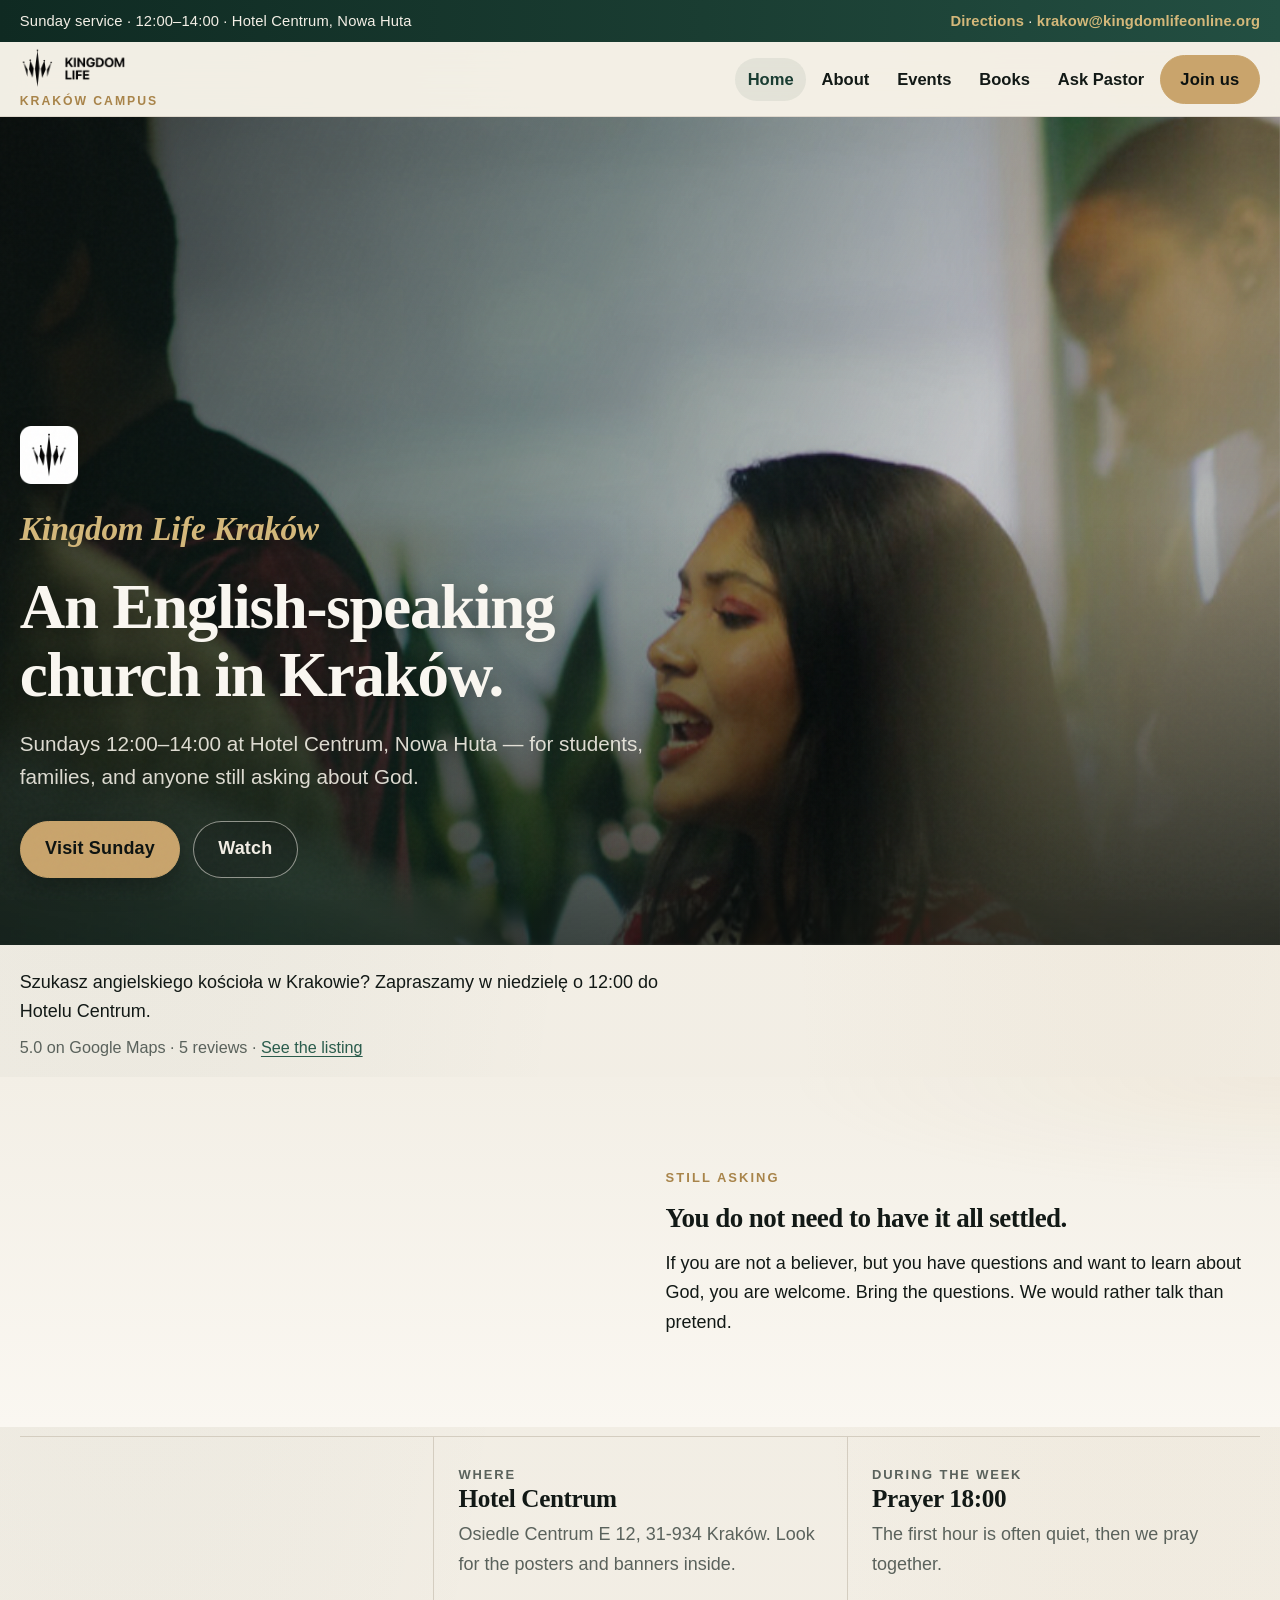
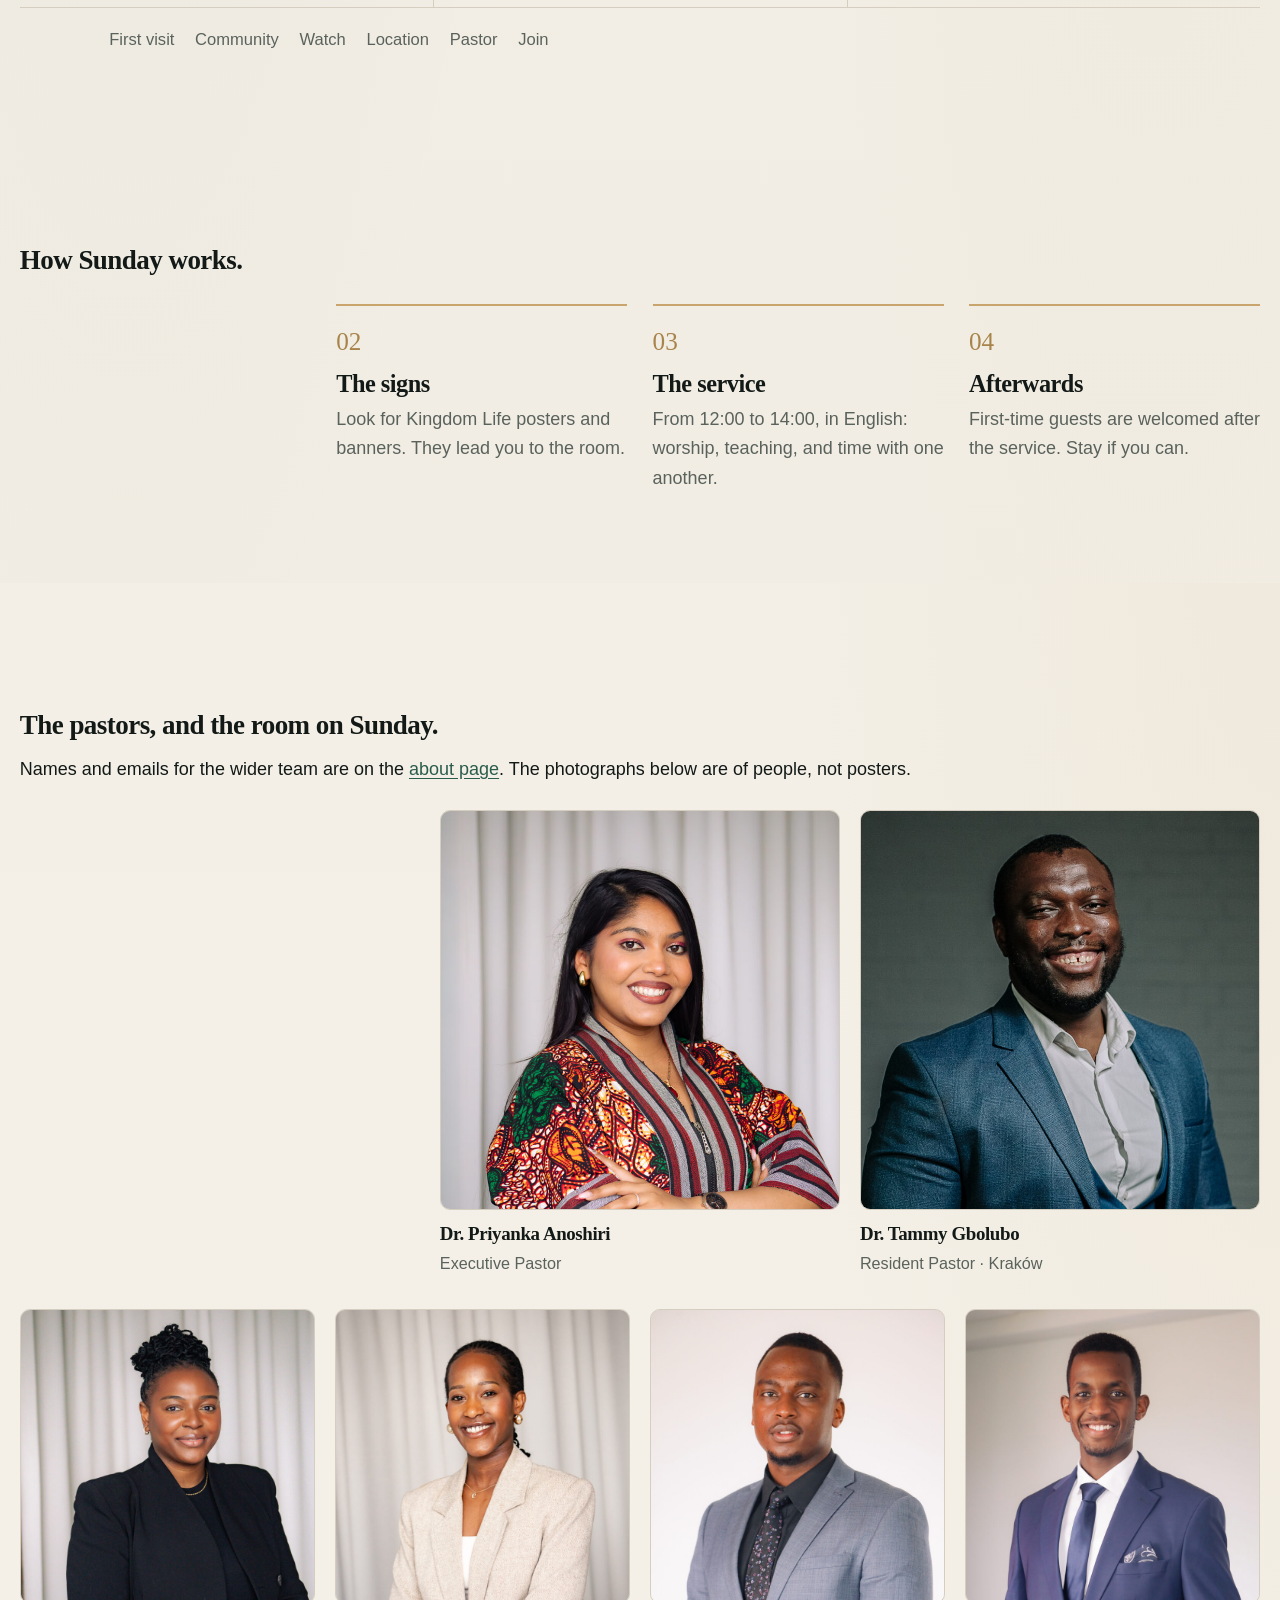
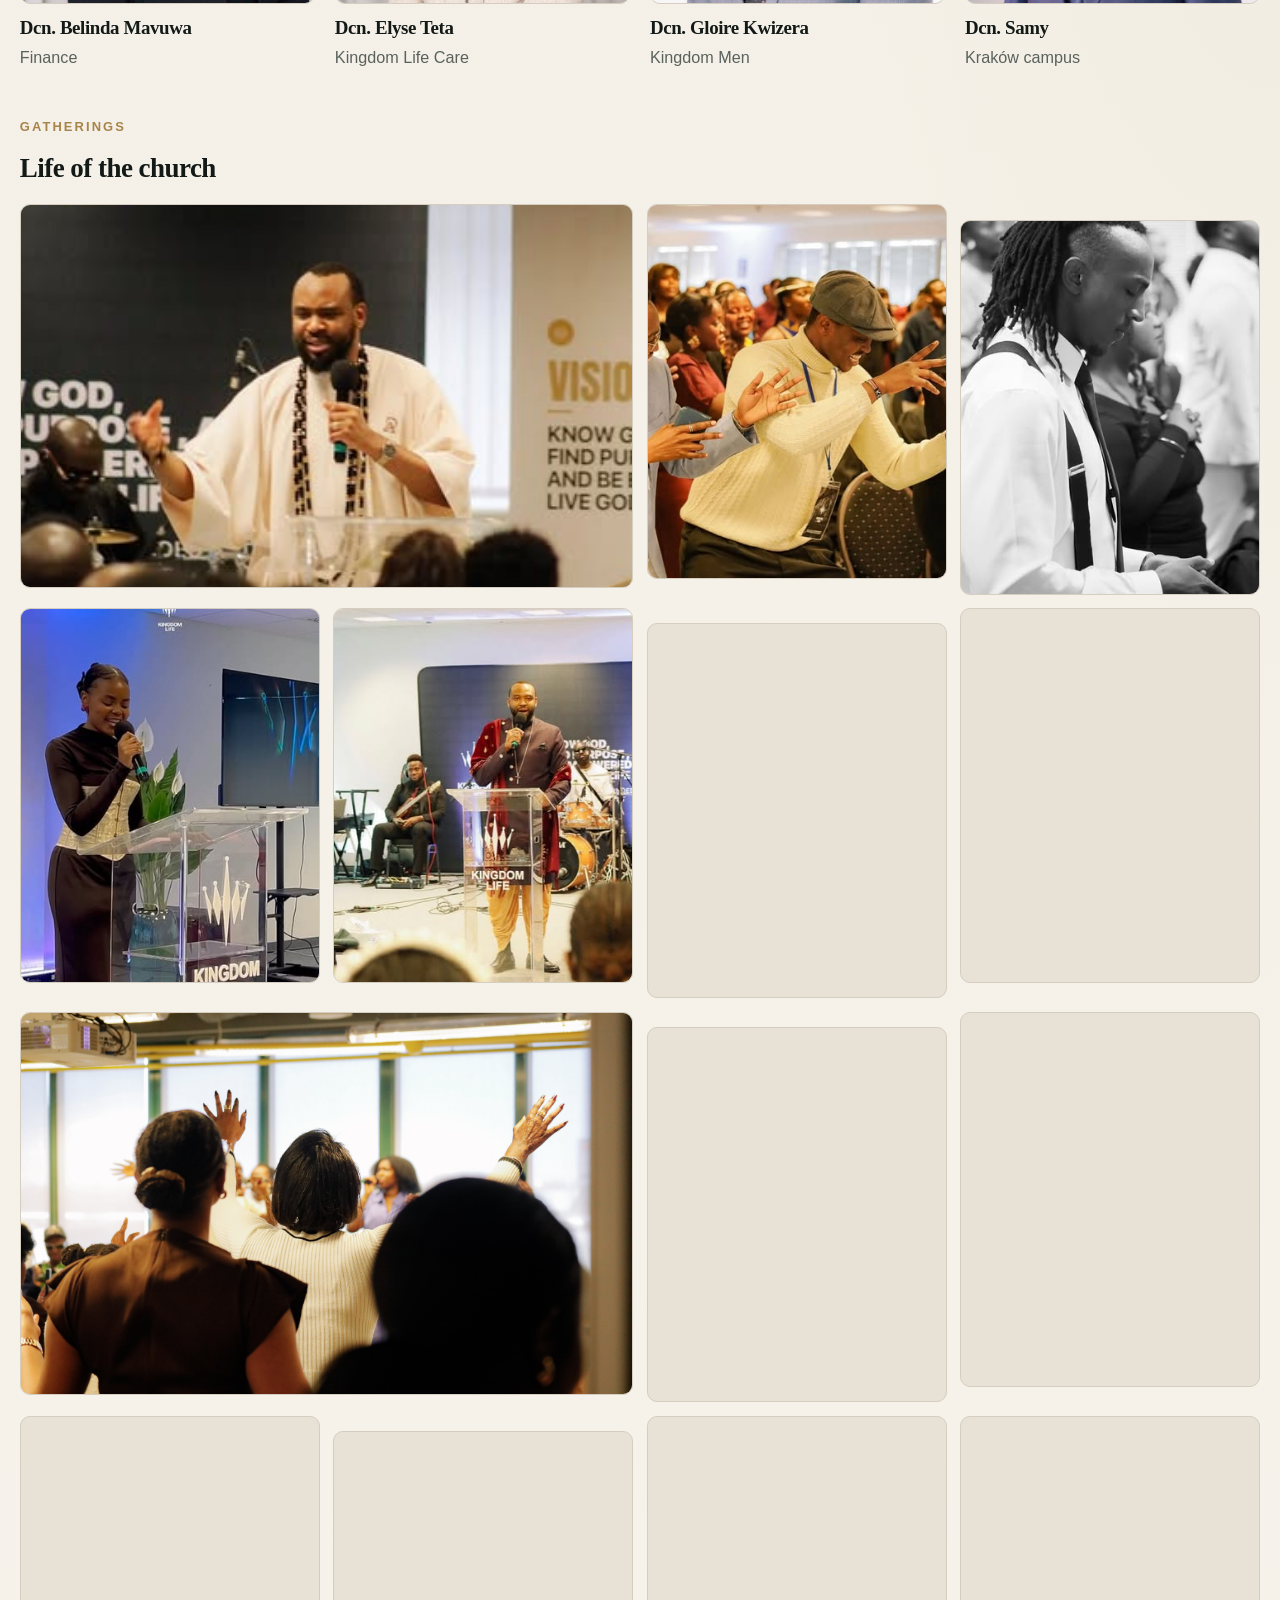
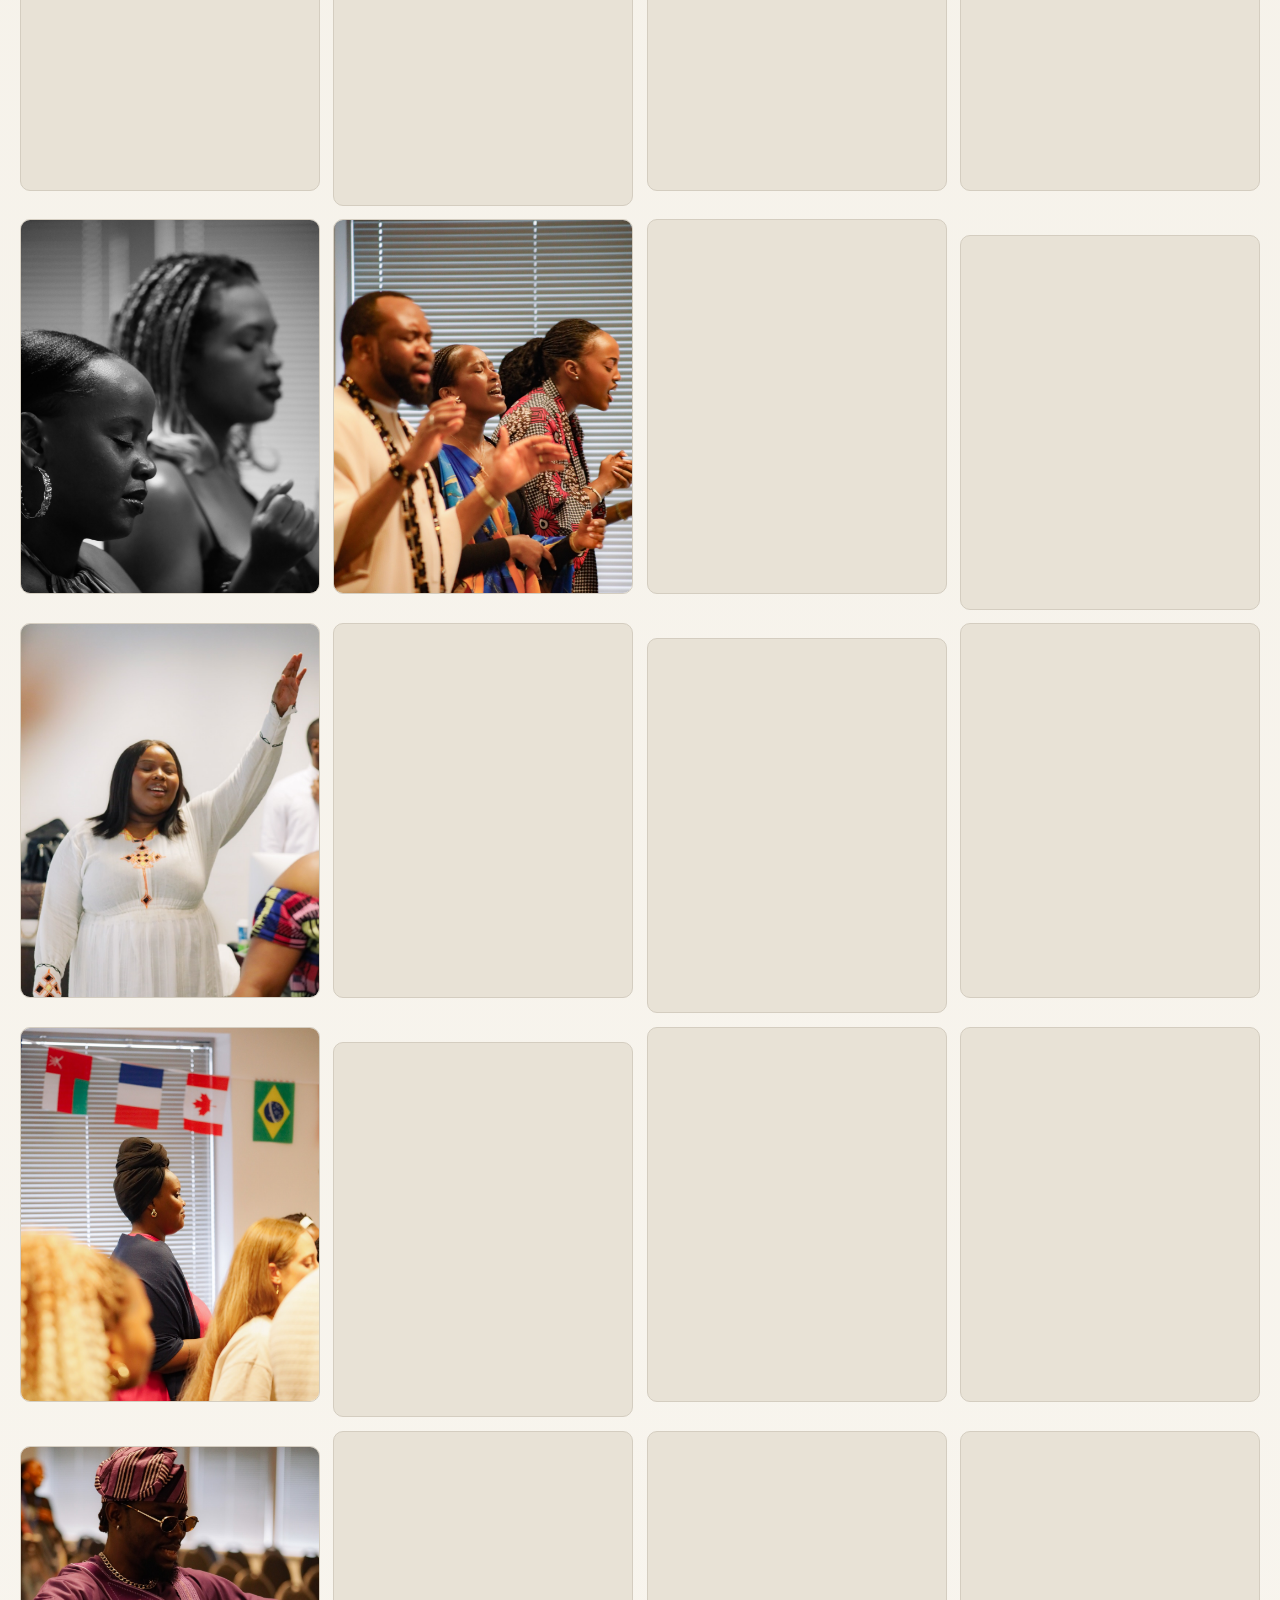
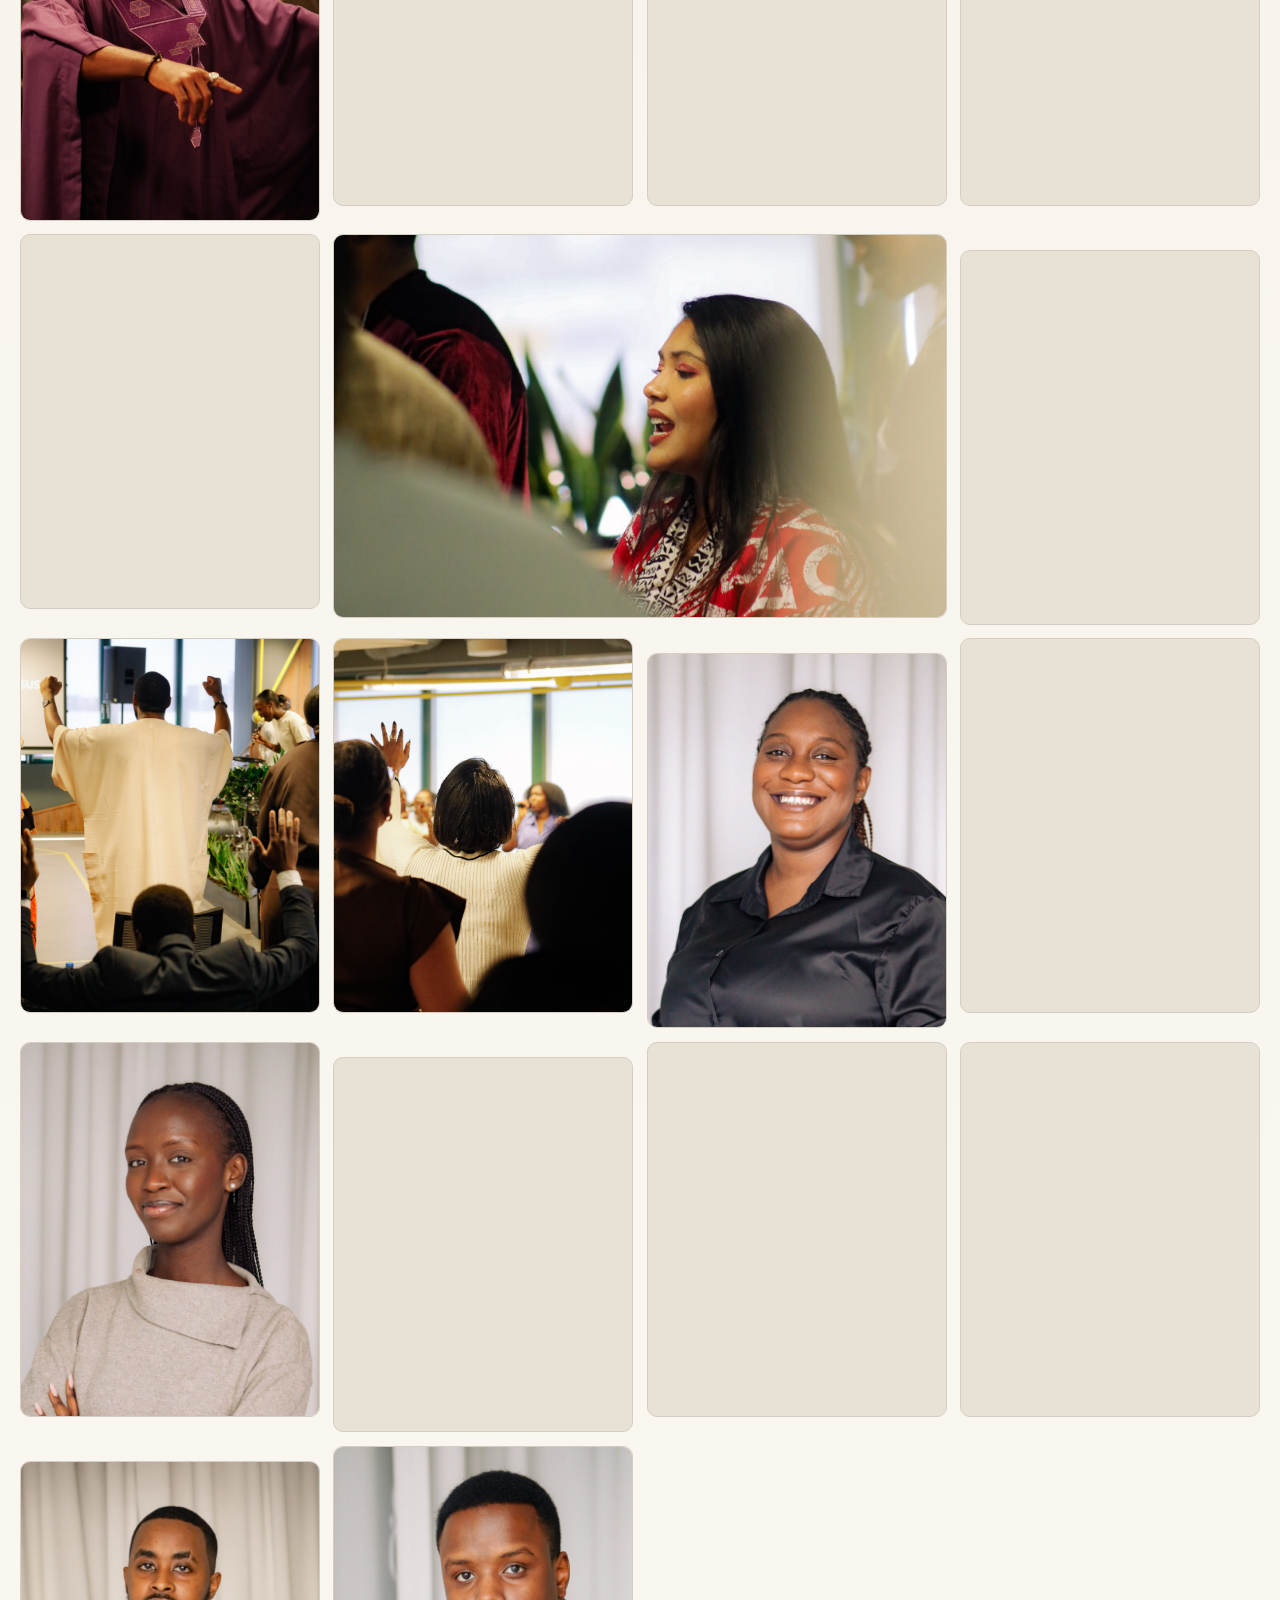
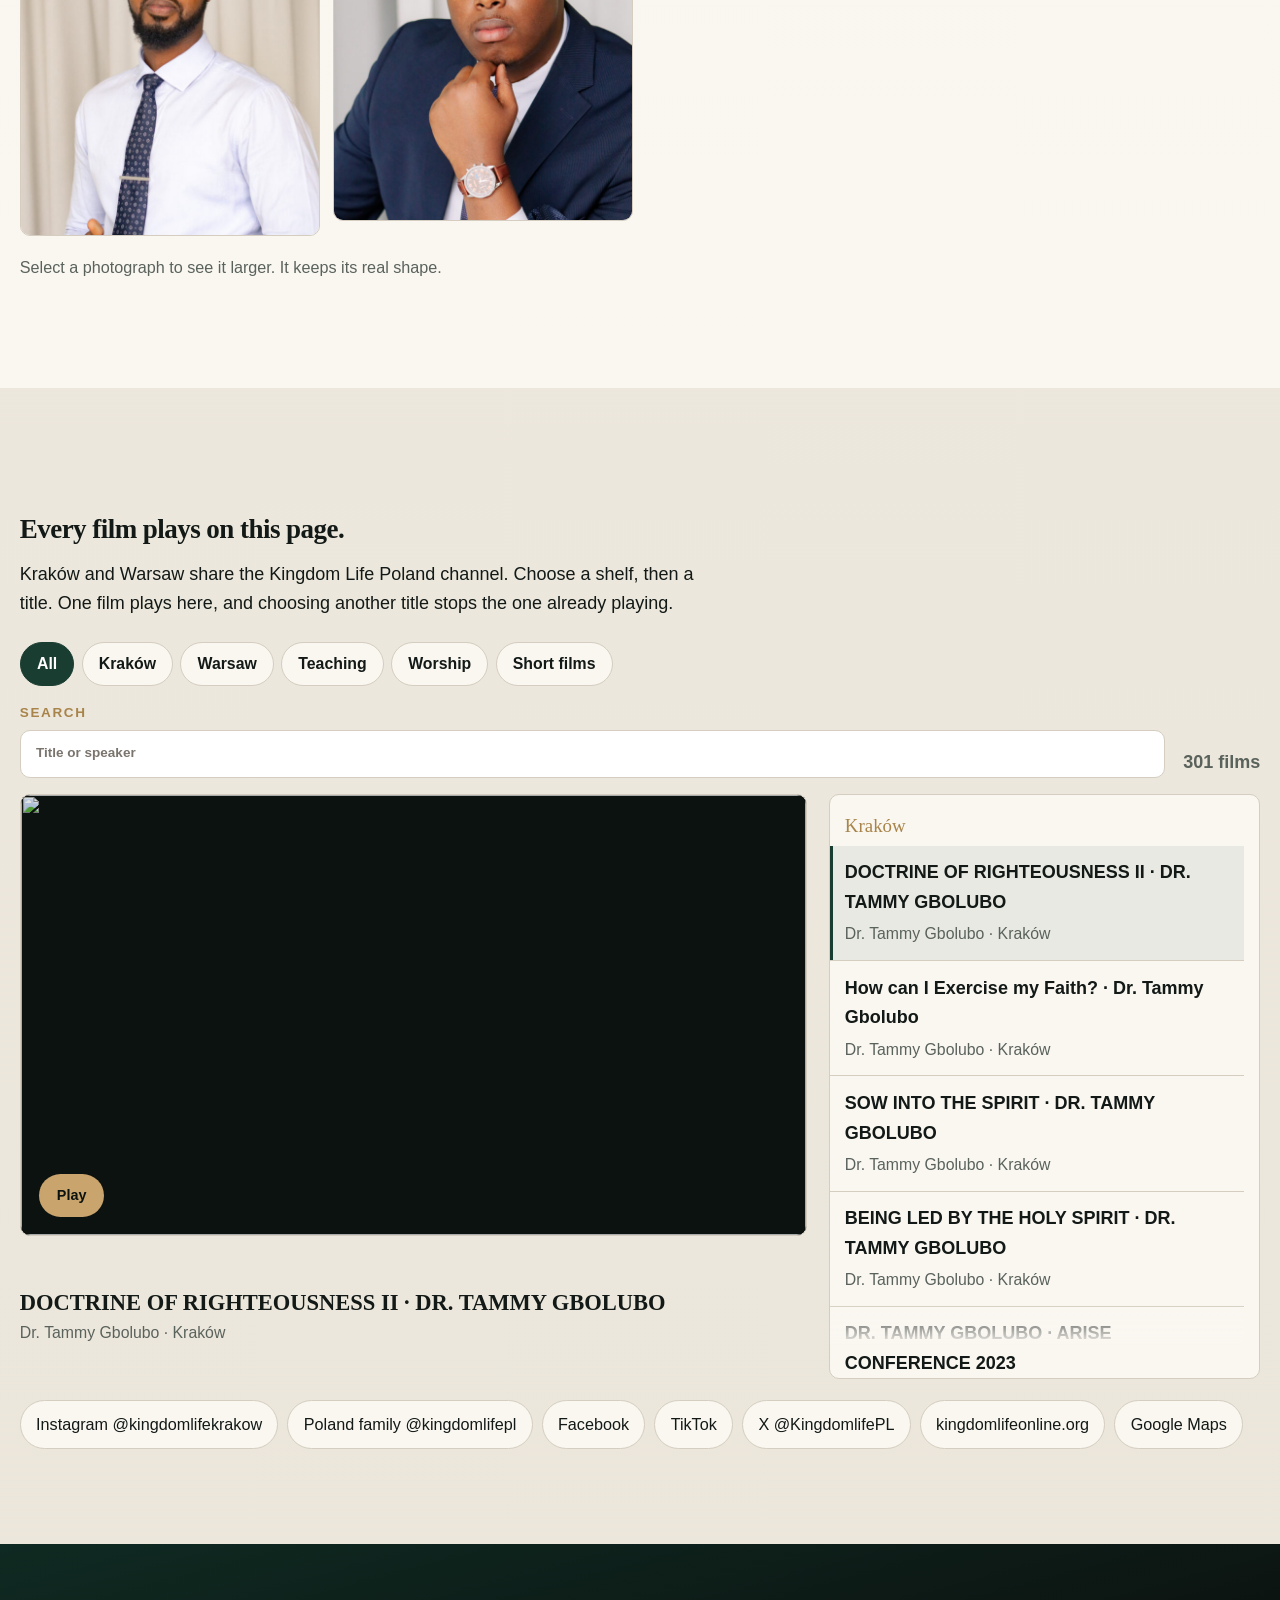
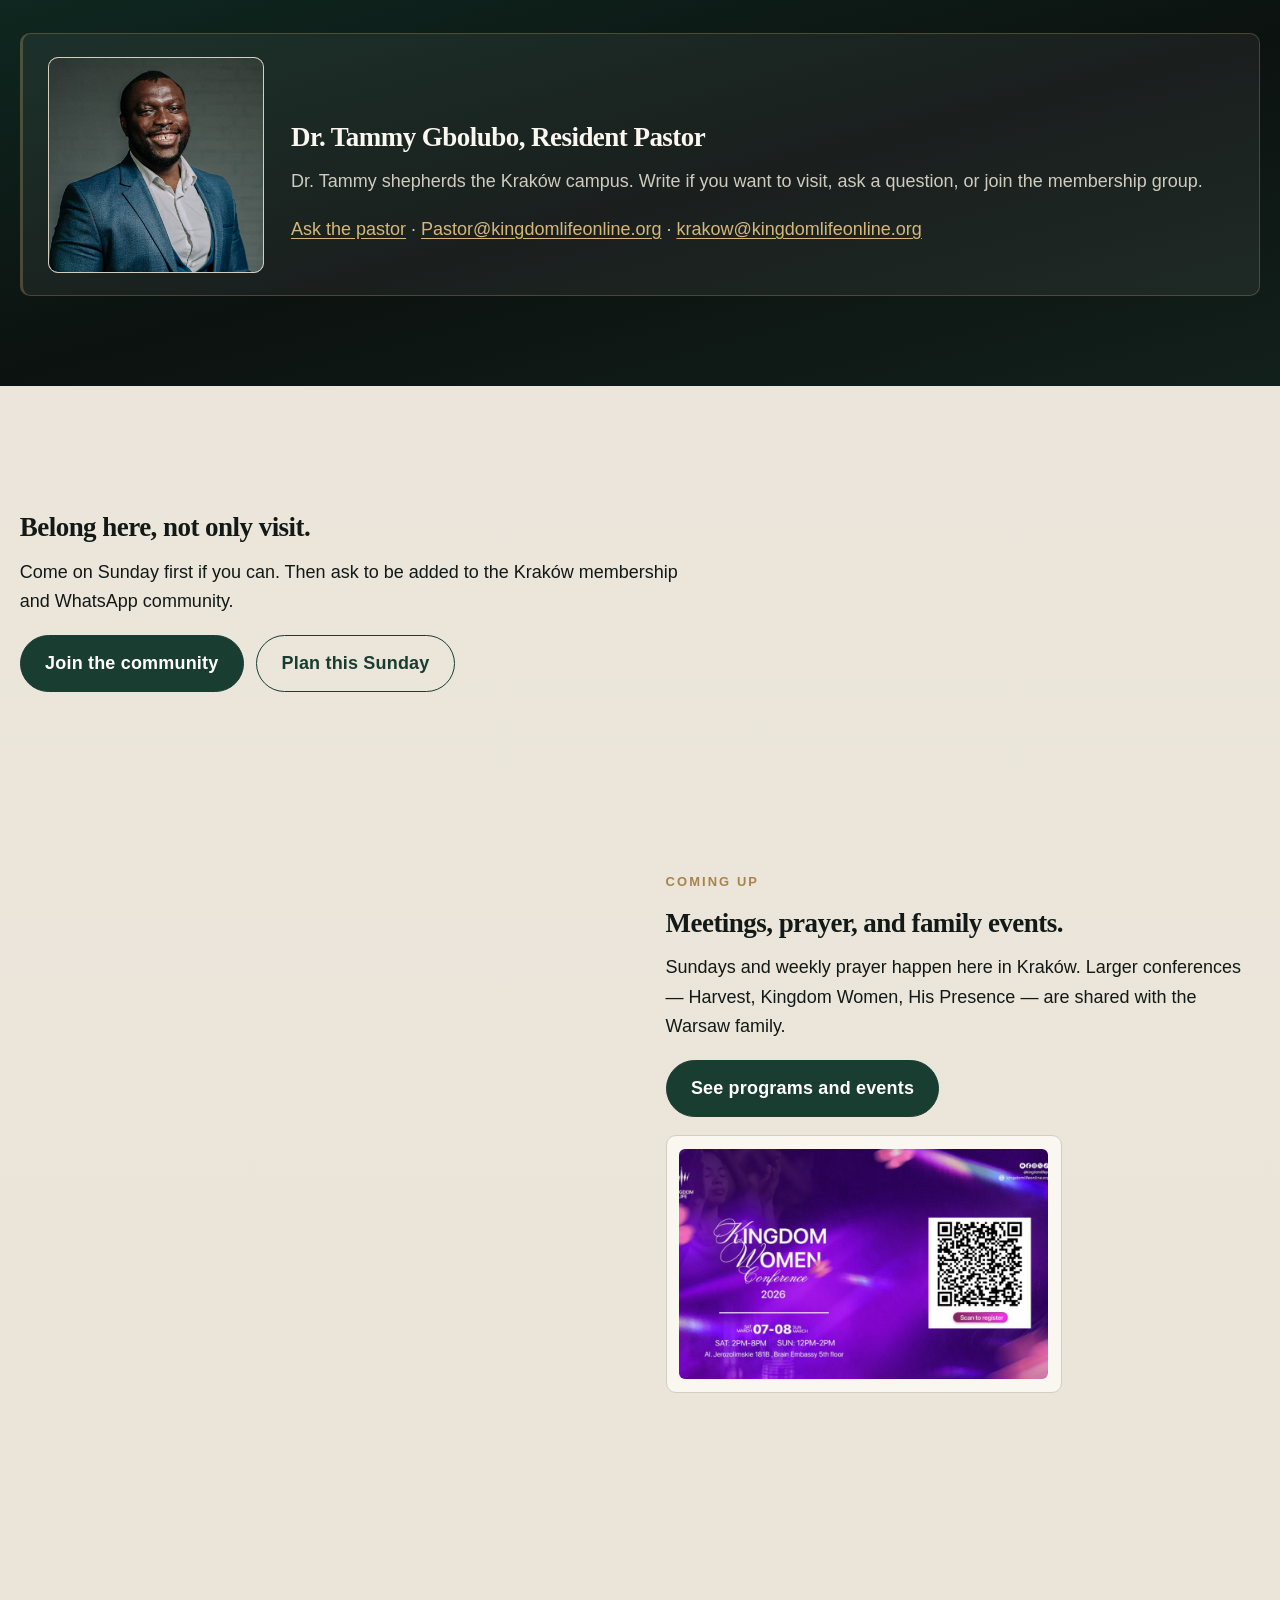
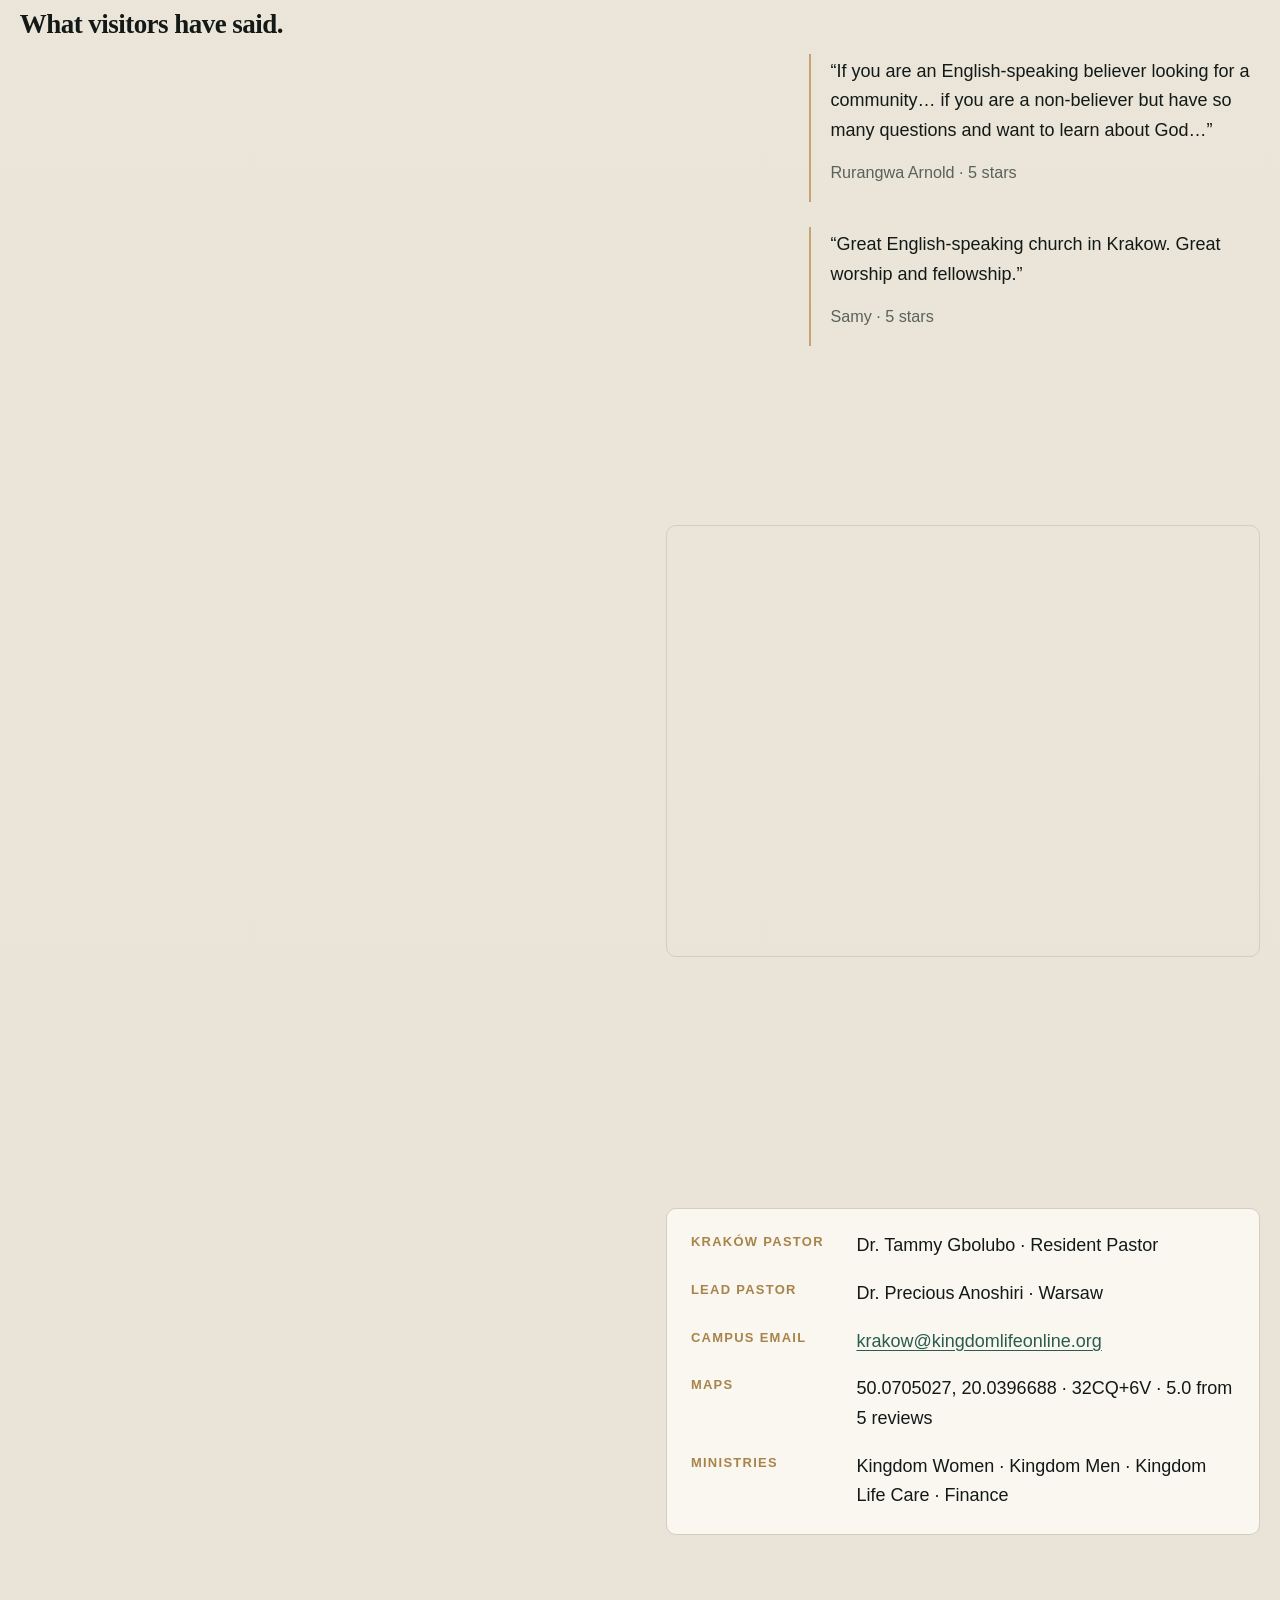
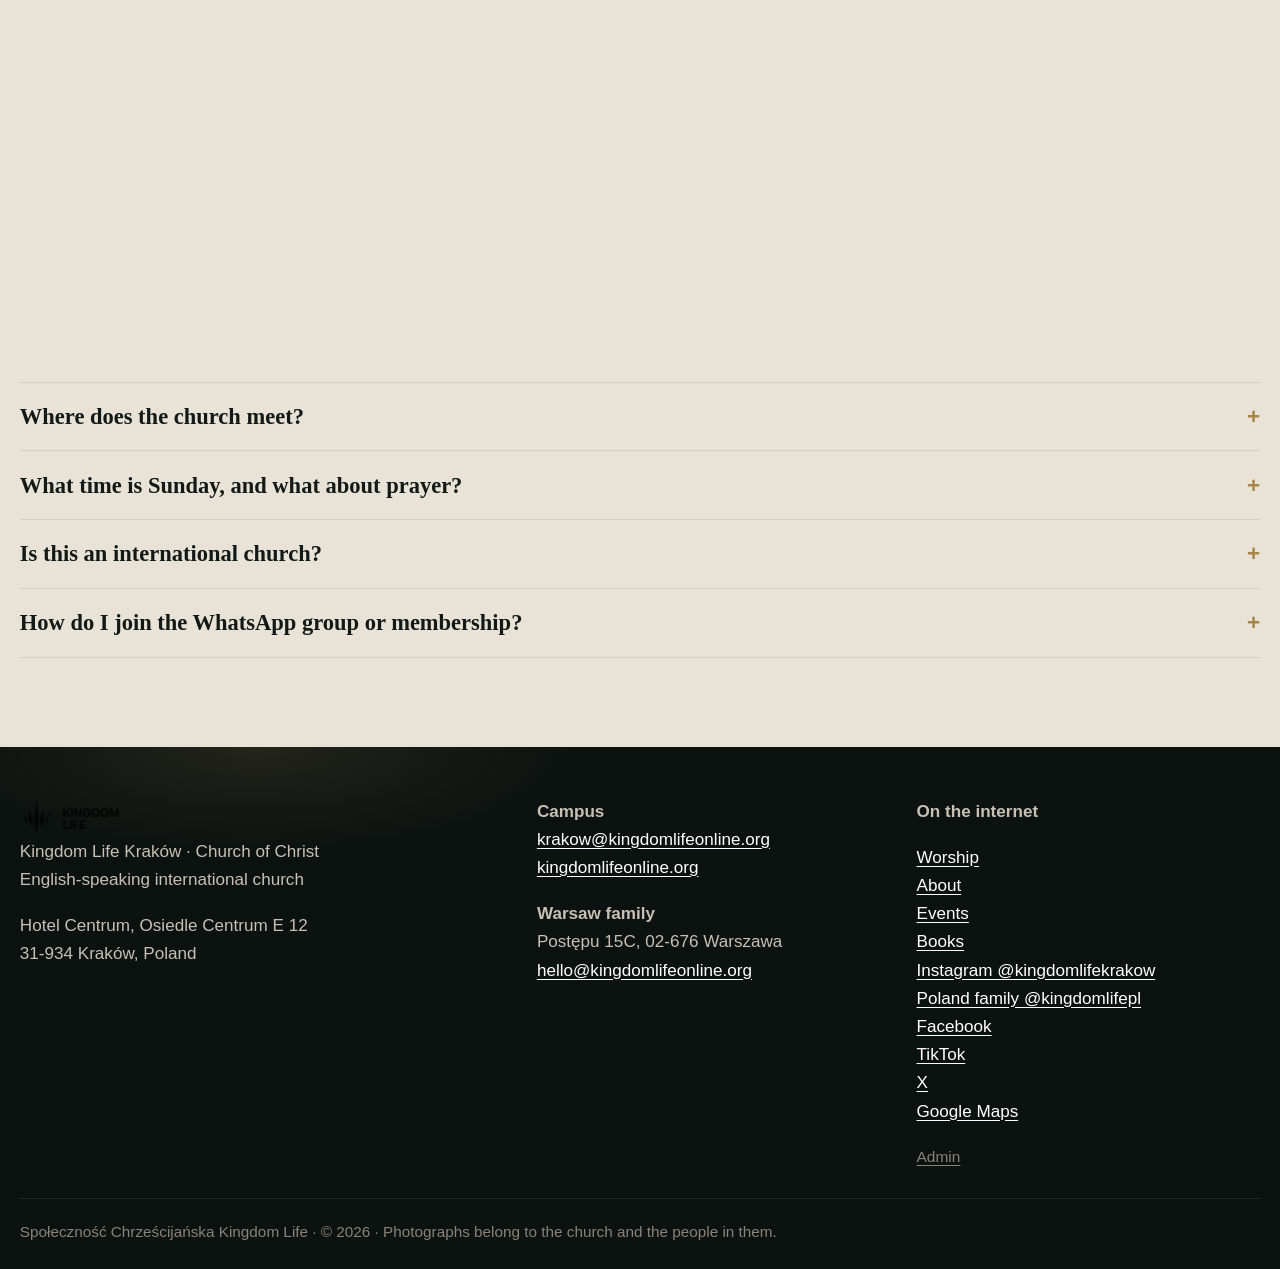
==== commit 56401e23: "Elevate the campus UI to forest-and-gold with Fraunces, clearer sections, and hardened link/XSS safe" ====
--- a/index.html
+++ b/index.html
@@ -2,12 +2,14 @@
 <html lang="en">
 <head>
   <meta charset="utf-8">
-  <meta name="viewport" content="width=device-width, initial-scale=1">
+  <meta name="viewport" content="width=device-width, initial-scale=1, viewport-fit=cover">
   <title>English Church in Krakow | Kingdom Life Kraków</title>
   <meta name="description" content="Kingdom Life Kraków is an English-speaking Church of Christ. Sundays 12:00–14:00 inside Hotel Centrum, Osiedle Centrum E 12, Nowa Huta.">
   <meta name="keywords" content="English church in Krakow, English speaking church Krakow, international church Krakow, Church of Christ Krakow, Kingdom Life Krakow, church Nowa Huta, Hotel Centrum church">
   <link rel="canonical" href="https://arnold-rg.github.io/kingdom-life-krakow/">
-  <meta name="theme-color" content="#efeae2">
+  <meta name="theme-color" content="#1a3d32">
+  <meta name="referrer" content="strict-origin-when-cross-origin">
+  <meta http-equiv="Content-Security-Policy" content="default-src 'self'; img-src 'self' data: https:; media-src 'self' https:; style-src 'self' 'unsafe-inline' https://fonts.googleapis.com; font-src 'self' https://fonts.gstatic.com; script-src 'self' 'unsafe-inline'; frame-src https://www.youtube-nocookie.com https://www.youtube.com https://maps.google.com https://www.google.com; connect-src 'self' https://api.github.com https://i.ytimg.com; base-uri 'self'; form-action 'self' mailto:;">
   <meta property="og:type" content="website">
   <meta property="og:title" content="English Church in Krakow | Kingdom Life Kraków">
   <meta property="og:description" content="Sundays 12:00–14:00 at Hotel Centrum, Osiedle Centrum E 12, Kraków.">
@@ -30,7 +32,7 @@
   <link rel="preconnect" href="https://fonts.googleapis.com">
   <link rel="preconnect" href="https://fonts.gstatic.com" crossorigin>
   <link rel="preload" as="image" href="assets/gathering-2.jpg">
-  <link href="https://fonts.googleapis.com/css2?family=Figtree:ital,wght@0,400;0,500;0,600;0,700;1,400&family=Newsreader:ital,opsz,wght@0,6..72,500;0,6..72,600;0,6..72,700;1,6..72,500&display=swap" rel="stylesheet">
+  <link href="https://fonts.googleapis.com/css2?family=Figtree:ital,wght@0,400;0,500;0,600;0,700;1,400&family=Fraunces:ital,opsz,wght@0,9..144,500;0,9..144,600;0,9..144,700;1,9..144,500;1,9..144,560&display=swap" rel="stylesheet">
   <link rel="stylesheet" href="css/site.css">
   <script>
   document.documentElement.classList.add("js");
@@ -114,7 +116,7 @@
   <div class="topbar">
     <div class="wrap">
       <span>Sunday service · 12:00–14:00 · Hotel Centrum, Nowa Huta</span>
-      <span><a href="https://www.google.com/maps/dir/?api=1&amp;destination=50.0705027,20.0396688">Directions</a> · <a href="mailto:krakow@kingdomlifeonline.org">krakow@kingdomlifeonline.org</a></span>
+      <span><a href="https://www.google.com/maps/dir/?api=1&amp;destination=50.0705027,20.0396688" rel="noopener noreferrer" target="_blank">Directions</a> · <a href="mailto:krakow@kingdomlifeonline.org">krakow@kingdomlifeonline.org</a></span>
     </div>
   </div>
   <header class="site-header">
@@ -145,12 +147,12 @@
       <div class="wrap hero-inner">
         <div class="hero-copy">
           <img class="hero-crown" src="assets/favicon.png" alt="" width="52" height="52">
-          <p class="kicker">Kingdom Life Kraków</p>
+          <p class="hero-brand">Kingdom Life Kraków</p>
           <h1>An English-speaking church in Kraków.</h1>
-          <p class="hero-lede">Sundays from 12:00 to 14:00, inside Hotel Centrum in Nowa Huta. A Church of Christ campus for students, families, and anyone who still has questions about God.</p>
+          <p class="hero-lede">Sundays 12:00–14:00 at Hotel Centrum, Nowa Huta — for students, families, and anyone still asking about God.</p>
           <p class="hero-actions">
-            <a class="btn" href="#sundays">Plan this Sunday</a>
-            <a class="btn ghost" href="join.html">Join the community</a>
+            <a class="btn" href="#sunday">Visit Sunday</a>
+            <a class="btn ghost" href="#worship">Watch</a>
           </p>
         </div>
       </div>
@@ -158,13 +160,28 @@
 
     <div class="wrap hero-meta">
       <p class="hero-note" lang="pl">Szukasz angielskiego kościoła w Krakowie? Zapraszamy w niedzielę o 12:00 do Hotelu Centrum.</p>
-      <p class="small muted">5.0 on Google Maps · 5 reviews · <a href="https://www.google.com/maps/place/Kingdom+Life+Krakow/@50.0705027,20.0396688,17z">See the listing</a></p>
+      <p class="small muted">5.0 on Google Maps · 5 reviews · <a href="https://www.google.com/maps/place/Kingdom+Life+Krakow/@50.0705027,20.0396688,17z" rel="noopener noreferrer" target="_blank">See the listing</a></p>
     </div>
 
-    <div class="wrap bulletin-band" id="sundays">
-      <section class="bulletin" aria-label="This Sunday">
-        <div>
-          <p class="bulletin-label">This Sunday</p>
+    <section class="section welcome-split reveal section--ivory" id="welcome">
+      <div class="wrap split">
+        <div>
+          <p class="kicker">Welcome</p>
+          <h2>A church home in English.</h2>
+          <p>If you are an English-speaking believer looking for a community in Kraków, come on Sunday. Stay after the service. Someone will want to meet you.</p>
+        </div>
+        <div>
+          <p class="kicker">Still asking</p>
+          <h2>You do not need to have it all settled.</h2>
+          <p>If you are not a believer, but you have questions and want to learn about God, you are welcome. Bring the questions. We would rather talk than pretend.</p>
+        </div>
+      </div>
+    </section>
+
+    <div class="wrap bulletin-band" id="sunday">
+      <section class="bulletin" aria-label="Sunday">
+        <div>
+          <p class="bulletin-label">Sunday</p>
           <strong>12:00–14:00</strong>
           <p>Worship, the Word, and fellowship in English.</p>
         </div>
@@ -180,34 +197,20 @@
         </div>
       </section>
       <nav class="home-jump" aria-label="On this page">
+        <a href="#welcome">Welcome</a>
         <a href="#visit">First visit</a>
-        <a href="#gallery">People</a>
-        <a href="#worship">Worship</a>
-        <a href="#find-us">Find us</a>
-        <a href="about.html">About</a>
-        <a href="events.html">Events</a>
+        <a href="#community">Community</a>
+        <a href="#worship">Watch</a>
+        <a href="#location">Location</a>
+        <a href="#pastor">Pastor</a>
+        <a href="join.html">Join</a>
       </nav>
     </div>
 
-    <section class="section welcome-split reveal">
-      <div class="wrap split">
-        <div>
-          <p class="kicker">If you already believe</p>
-          <h2>A church home in English.</h2>
-          <p>If you are an English-speaking believer looking for a community in Kraków, come on Sunday. Stay after the service. Someone will want to meet you.</p>
-        </div>
-        <div>
-          <p class="kicker">If you still have questions</p>
-          <h2>You do not need to have it all settled.</h2>
-          <p>If you are not a believer, but you have questions and want to learn about God, you are welcome. Bring the questions. We would rather talk than pretend.</p>
-        </div>
-      </div>
-    </section>
-
     <section class="section reveal" id="visit">
       <div class="wrap">
-        <p class="kicker">Arriving</p>
-        <h2>Your first Sunday.</h2>
+        <p class="kicker">Your first visit</p>
+        <h2>How Sunday works.</h2>
         <ol class="steps">
           <li>
             <h3>The building</h3>
@@ -229,10 +232,10 @@
       </div>
     </section>
 
-    <section class="section reveal" id="gallery">
+    <section class="section reveal section--ivory" id="community">
       <div class="wrap">
         <div class="gallery-intro">
-          <p class="kicker">People</p>
+          <p class="kicker">Community</p>
           <h2>The pastors, and the room on Sunday.</h2>
           <p>Names and emails for the wider team are on the <a href="about.html">about page</a>. The photographs below are of people, not posters.</p>
         </div>
@@ -337,26 +340,38 @@
         <p>Kraków and Warsaw share the Kingdom Life Poland channel. Choose a shelf, then a title. One film plays here, and choosing another title stops the one already playing.</p>
         <div class="sermons" data-sermons="all"></div>
         <div class="socials">
-          <a href="https://www.instagram.com/kingdomlifekrakow/">Instagram @kingdomlifekrakow</a>
-          <a href="https://www.instagram.com/kingdomlifepl/">Poland family @kingdomlifepl</a>
-          <a href="https://www.facebook.com/kingdomlifepl">Facebook</a>
-          <a href="https://www.tiktok.com/@kingdomlifepl">TikTok</a>
-          <a href="https://twitter.com/KingdomlifePL">X @KingdomlifePL</a>
-          <a href="https://kingdomlifeonline.org/">kingdomlifeonline.org</a>
-          <a href="https://www.google.com/maps/place/Kingdom+Life+Krakow/@50.0705027,20.0396688,17z">Google Maps</a>
-        </div>
-      </div>
-    </section>
-
-    <section class="section reveal" id="pastor">
-      <div class="wrap people">
+          <a href="https://www.instagram.com/kingdomlifekrakow/" rel="noopener noreferrer" target="_blank">Instagram @kingdomlifekrakow</a>
+          <a href="https://www.instagram.com/kingdomlifepl/" rel="noopener noreferrer" target="_blank">Poland family @kingdomlifepl</a>
+          <a href="https://www.facebook.com/kingdomlifepl" rel="noopener noreferrer" target="_blank">Facebook</a>
+          <a href="https://www.tiktok.com/@kingdomlifepl" rel="noopener noreferrer" target="_blank">TikTok</a>
+          <a href="https://twitter.com/KingdomlifePL" rel="noopener noreferrer" target="_blank">X @KingdomlifePL</a>
+          <a href="https://kingdomlifeonline.org/" rel="noopener noreferrer" target="_blank">kingdomlifeonline.org</a>
+          <a href="https://www.google.com/maps/place/Kingdom+Life+Krakow/@50.0705027,20.0396688,17z" rel="noopener noreferrer" target="_blank">Google Maps</a>
+        </div>
+      </div>
+    </section>
+
+    <section class="section reveal section--ink" id="pastor">
+      <div class="wrap people people--on-ink">
         <img src="assets/pastor-tammy.jpg" alt="Dr. Tammy Gbolubo, Resident Pastor of the Krakow campus" width="768" height="768">
         <div>
-          <p class="kicker">Kraków campus</p>
+          <p class="kicker">Pastor</p>
           <h2>Dr. Tammy Gbolubo, Resident Pastor</h2>
           <p>Dr. Tammy shepherds the Kraków campus. Write if you want to visit, ask a question, or join the membership group.</p>
           <p><a href="pastor.html">Ask the pastor</a> · <a href="mailto:Pastor@kingdomlifeonline.org">Pastor@kingdomlifeonline.org</a> · <a href="mailto:krakow@kingdomlifeonline.org">krakow@kingdomlifeonline.org</a></p>
         </div>
+      </div>
+    </section>
+
+    <section class="section reveal" id="join">
+      <div class="wrap">
+        <p class="kicker">Join</p>
+        <h2>Belong here, not only visit.</h2>
+        <p>Come on Sunday first if you can. Then ask to be added to the Kraków membership and WhatsApp community.</p>
+        <p class="actions">
+          <a class="btn" href="join.html">Join the community</a>
+          <a class="btn ghost" href="#sunday">Plan this Sunday</a>
+        </p>
       </div>
     </section>
 
@@ -405,16 +420,16 @@
       </div>
     </section>
 
-    <section class="section reveal" id="find-us">
+    <section class="section reveal" id="location">
       <div class="wrap split">
         <div>
-          <p class="kicker">Find the English church in Kraków</p>
+          <p class="kicker">Location</p>
           <h2>Hotel Centrum, Osiedle Centrum E 12</h2>
           <p>We meet inside the hotel, in Nowa Huta. Plus code <strong>32CQ+6V Kraków</strong>.</p>
           <p>When you arrive, look for Kingdom Life posters and banners. They will take you to the room. First-time guests are welcomed after the service.</p>
           <p class="actions">
-            <a class="btn" href="https://www.google.com/maps/dir/?api=1&amp;destination=Kingdom+Life+Krakow,+Osiedle+Centrum+E+12,+31-934+Krak%C3%B3w">Open in Google Maps</a>
-            <a class="btn ghost" href="https://www.google.com/maps/place/Kingdom+Life+Krakow/@50.0705027,20.0396688,17z">Read reviews</a>
+            <a class="btn" href="https://www.google.com/maps/dir/?api=1&amp;destination=Kingdom+Life+Krakow,+Osiedle+Centrum+E+12,+31-934+Krak%C3%B3w" rel="noopener noreferrer" target="_blank">Open in Google Maps</a>
+            <a class="btn ghost" href="https://www.google.com/maps/place/Kingdom+Life+Krakow/@50.0705027,20.0396688,17z" rel="noopener noreferrer" target="_blank">Read reviews</a>
           </p>
           <div class="find-photos">
             <figure>
@@ -487,7 +502,7 @@
       <div>
         <p><strong>Campus</strong><br>
         <a href="mailto:krakow@kingdomlifeonline.org">krakow@kingdomlifeonline.org</a><br>
-        <a href="https://kingdomlifeonline.org/">kingdomlifeonline.org</a></p>
+        <a href="https://kingdomlifeonline.org/" rel="noopener noreferrer" target="_blank">kingdomlifeonline.org</a></p>
         <p><strong>Warsaw family</strong><br>Postępu 15C, 02-676 Warszawa<br><a href="mailto:hello@kingdomlifeonline.org">hello@kingdomlifeonline.org</a></p>
       </div>
       <div>
@@ -497,12 +512,12 @@
           <a href="about.html">About</a><br>
           <a href="events.html">Events</a><br>
           <a href="books.html">Books</a><br>
-          <a href="https://www.instagram.com/kingdomlifekrakow/">Instagram @kingdomlifekrakow</a><br>
-          <a href="https://www.instagram.com/kingdomlifepl/">Poland family @kingdomlifepl</a><br>
-          <a href="https://www.facebook.com/kingdomlifepl">Facebook</a><br>
-          <a href="https://www.tiktok.com/@kingdomlifepl">TikTok</a><br>
-          <a href="https://twitter.com/KingdomlifePL">X</a><br>
-          <a href="https://www.google.com/maps/place/Kingdom+Life+Krakow/@50.0705027,20.0396688,17z">Google Maps</a>
+          <a href="https://www.instagram.com/kingdomlifekrakow/" rel="noopener noreferrer" target="_blank">Instagram @kingdomlifekrakow</a><br>
+          <a href="https://www.instagram.com/kingdomlifepl/" rel="noopener noreferrer" target="_blank">Poland family @kingdomlifepl</a><br>
+          <a href="https://www.facebook.com/kingdomlifepl" rel="noopener noreferrer" target="_blank">Facebook</a><br>
+          <a href="https://www.tiktok.com/@kingdomlifepl" rel="noopener noreferrer" target="_blank">TikTok</a><br>
+          <a href="https://twitter.com/KingdomlifePL" rel="noopener noreferrer" target="_blank">X</a><br>
+          <a href="https://www.google.com/maps/place/Kingdom+Life+Krakow/@50.0705027,20.0396688,17z" rel="noopener noreferrer" target="_blank">Google Maps</a>
         </p>
         <p class="foot-quiet"><a href="admin.html">Admin</a></p>
       </div>
--- a/css/site.css
+++ b/css/site.css
@@ -1,39 +1,46 @@
-/* Kingdom Life Kraków — Sunday Studio
-   Linen · ink · forest · ember · photo-led editorial */
+/* Kingdom Life Kraków — Forest & Gold
+   Warm · reverent · modern · photo-led */
 
 :root {
-  --ink: #1a1816;
-  --black: #1a1816;
+  --ink: #121916;
+  --black: #0c1210;
   --white: #ffffff;
-  --paper: #efeae2;
-  --paper-2: #e4ddd2;
-  --paper-deep: #e4ddd2;
-  --card: #f7f3ec;
-  --forest: #24463a;
-  --leaf: #2f5c4a;
-  --ember: #b85b32;
-  --ember-soft: #c96e45;
-  --mute: #5c574f;
-  --muted: #5c574f;
-  --rule: #cfc5b6;
-  --line: #cfc5b6;
-  --footer: #141210;
-  --gold: #b85b32;
-  --brass: #b85b32;
-  --jewel: #2f5c4a;
-  --on-gold: #ffffff;
-  --void: #e4ddd2;
-  --glass-top: rgba(247, 243, 236, 0.78);
-  --glass-dock: rgba(26, 24, 22, 0.72);
+  --paper: #f3efe6;
+  --paper-2: #e8e2d6;
+  --paper-deep: #ddd6c8;
+  --card: #faf7f1;
+  --forest: #1a3d32;
+  --forest-deep: #0f2a22;
+  --leaf: #2a5c4c;
+  --gold: #c9a46c;
+  --gold-soft: #d4b87a;
+  --gold-deep: #a8844a;
+  --mute: #5a625c;
+  --muted: #5a625c;
+  --rule: #d4cdc0;
+  --line: #d4cdc0;
+  --footer: #0c1210;
+  --ember: #c9a46c;
+  --ember-soft: #d4b87a;
+  --brass: #c9a46c;
+  --jewel: #2a5c4c;
+  --on-gold: #0c1210;
+  --void: #0c1210;
+  --glass-top: rgba(243, 239, 230, 0.82);
+  --glass-dock: rgba(12, 18, 16, 0.78);
   --max: 70rem;
   --measure: 38rem;
   --space-xl: 3.5rem;
   --dock-pad: 0px;
-  --radius: 6px;
+  --radius: 999px;
+  --radius-sm: 10px;
   --ease: cubic-bezier(0.22, 1, 0.36, 1);
-  --serif: "Newsreader", "Iowan Old Style", "Palatino Linotype", Georgia, serif;
+  --ease-out: cubic-bezier(0.16, 1, 0.3, 1);
+  --serif: "Fraunces", "Iowan Old Style", Georgia, serif;
   --sans: "Figtree", "Segoe UI", sans-serif;
-  --grain: url("data:image/svg+xml,%3Csvg viewBox='0 0 256 256' xmlns='http://www.w3.org/2000/svg'%3E%3Cfilter id='n'%3E%3CfeTurbulence type='fractalNoise' baseFrequency='0.9' numOctaves='3' stitchTiles='stitch'/%3E%3C/filter%3E%3Crect width='100%25' height='100%25' filter='url(%23n)'/%3E%3C/svg%3E");
+  --grain: url("data:image/svg+xml,%3Csvg viewBox='0 0 256 256' xmlns='http://www.w3.org/2000/svg'%3E%3Cfilter id='n'%3E%3CfeTurbulence type='fractalNoise' baseFrequency='0.85' numOctaves='3' stitchTiles='stitch'/%3E%3C/filter%3E%3Crect width='100%25' height='100%25' filter='url(%23n)'/%3E%3C/svg%3E");
+  --safe-x: max(1.1rem, env(safe-area-inset-left), env(safe-area-inset-right));
+  --safe-b: max(0px, env(safe-area-inset-bottom));
 }
 
 *,
@@ -43,20 +50,26 @@
 html {
   scroll-behavior: smooth;
   color-scheme: light;
-  font-size: 1.0625rem;
+  font-size: clamp(1rem, 0.94rem + 0.25vw, 1.125rem);
+  -webkit-text-size-adjust: 100%;
 }
 
 body {
   margin: 0;
   color: var(--ink);
   background-color: var(--paper);
-  background-image: linear-gradient(180deg, var(--paper) 0%, var(--paper-2) 100%);
+  background-image:
+    radial-gradient(ellipse 80% 50% at 10% -10%, rgba(26, 61, 50, 0.07), transparent 55%),
+    radial-gradient(ellipse 60% 40% at 90% 0%, rgba(201, 164, 108, 0.08), transparent 50%),
+    linear-gradient(180deg, var(--paper) 0%, var(--paper-2) 100%);
   font-family: var(--sans);
   font-weight: 400;
   line-height: 1.65;
   text-rendering: optimizeLegibility;
   overflow-x: clip;
   padding-bottom: var(--dock-pad);
+  padding-left: env(safe-area-inset-left);
+  padding-right: env(safe-area-inset-right);
 }
 
 body::before {
@@ -65,7 +78,7 @@
   inset: 0;
   pointer-events: none;
   z-index: 50;
-  opacity: 0.02;
+  opacity: 0.028;
   contain: strict;
   background-image: var(--grain);
 }
@@ -77,22 +90,23 @@
   color: var(--leaf);
   text-underline-offset: 0.18em;
   overflow-wrap: break-word;
-  transition: color 0.2s var(--ease);
+  transition: color 0.25s var(--ease);
 }
 a:hover { color: var(--forest); }
 
 :focus-visible {
-  outline: 2px solid var(--ember);
+  outline: 2px solid var(--gold);
   outline-offset: 3px;
 }
 
-::selection { background: #e8c4ad; color: var(--ink); }
+::selection { background: rgba(201, 164, 108, 0.35); color: var(--ink); }
 
 h1, h2, h3, h4 {
   font-family: var(--serif);
-  font-weight: 600;
-  line-height: 1.2;
-  letter-spacing: -0.018em;
+  font-weight: 560;
+  font-variation-settings: "SOFT" 40, "WONK" 0.4;
+  line-height: 1.18;
+  letter-spacing: -0.02em;
   margin: 0 0 0.75rem;
   text-wrap: balance;
   color: var(--ink);
@@ -108,7 +122,7 @@
 .faq p { max-width: var(--measure); }
 
 .wrap {
-  width: min(100% - 2.5rem, var(--max));
+  width: min(100% - (2 * var(--safe-x)), var(--max));
   margin-inline: auto;
 }
 
@@ -117,10 +131,10 @@
 
 .kicker {
   margin: 0 0 0.85rem;
-  color: var(--ember);
-  font-size: 0.75rem;
+  color: var(--gold-deep);
+  font-size: 0.72rem;
   font-weight: 700;
-  letter-spacing: 0.15em;
+  letter-spacing: 0.16em;
   text-transform: uppercase;
 }
 
@@ -145,22 +159,22 @@
   color: var(--ink);
   padding: 0.6rem 0.85rem;
   font-weight: 600;
-}
-.skip:focus { top: 0.65rem; }
+  border-radius: var(--radius-sm);
+}
+.skip:focus { top: max(0.65rem, env(safe-area-inset-top)); }
 
 /* —— Topbar —— */
 .topbar {
   position: sticky;
   top: 0;
   z-index: 80;
-  background: var(--forest);
-  color: #f3eee6;
-  font-size: 0.84rem;
+  background: linear-gradient(90deg, var(--forest-deep), var(--forest) 55%, #234f42);
+  color: #f3efe6;
+  font-size: 0.82rem;
   font-weight: 500;
   letter-spacing: 0.01em;
   padding: 0.5rem 0;
-  border-bottom: 0;
-  box-shadow: none;
+  padding-top: max(0.5rem, env(safe-area-inset-top));
 }
 .topbar .wrap {
   display: flex;
@@ -171,11 +185,11 @@
 }
 .topbar .wrap > * { min-width: 0; max-width: 100%; }
 .topbar a {
-  color: #fff;
+  color: var(--gold-soft);
   font-weight: 600;
   text-decoration: none;
 }
-.topbar a:hover { color: #f0c4a8; }
+.topbar a:hover { color: #fff; }
 
 /* —— Header —— */
 .site-header {
@@ -183,11 +197,14 @@
   top: var(--topbar-h, 0px);
   z-index: 70;
   background: var(--glass-top);
-  border-bottom: 1px solid rgba(207, 197, 182, 0.7);
-  box-shadow: none;
+  border-bottom: 1px solid rgba(212, 205, 192, 0.65);
   color: var(--ink);
-  backdrop-filter: blur(16px) saturate(1.2);
-  -webkit-backdrop-filter: blur(16px) saturate(1.2);
+  backdrop-filter: blur(18px) saturate(1.25);
+  -webkit-backdrop-filter: blur(18px) saturate(1.25);
+  transition: box-shadow 0.35s var(--ease), background 0.35s var(--ease);
+}
+.site-header.is-compact {
+  box-shadow: 0 8px 28px rgba(12, 18, 16, 0.08);
 }
 .site-header::before { display: none; }
 
@@ -198,8 +215,11 @@
   align-items: center;
   justify-content: space-between;
   gap: 1rem;
-  min-height: 4.25rem;
-}
+  min-height: 4.1rem;
+  transition: min-height 0.3s var(--ease);
+}
+.site-header.is-compact .nav-row { min-height: 3.35rem; }
+.site-header.is-compact .logo img { height: 34px; }
 
 .logo {
   display: flex;
@@ -209,10 +229,10 @@
   color: inherit;
   min-width: 0;
 }
-.logo img { height: 42px; width: auto; }
+.logo img { height: 42px; width: auto; transition: height 0.3s var(--ease); }
 .logo-campus {
   margin-top: 0.12rem;
-  color: var(--ember);
+  color: var(--gold-deep);
   font-size: 0.68rem;
   font-weight: 600;
   letter-spacing: 0.16em;
@@ -232,33 +252,50 @@
   font-family: var(--serif);
   font-style: italic;
   font-size: 1.15rem;
-  color: var(--ember);
+  color: var(--gold-deep);
 }
 
 .nav-links {
   display: flex;
   align-items: center;
-  gap: 0.25rem 1.1rem;
+  gap: 0.2rem 0.15rem;
   flex-wrap: wrap;
 }
 .nav-links a {
   color: var(--ink);
   text-decoration: none;
   font-weight: 600;
-  font-size: 0.94rem;
-  padding: 0.35rem 0;
+  font-size: 0.92rem;
+  padding: 0.45rem 0.7rem;
+  border-radius: var(--radius);
   background: none;
-  transition: color 0.2s var(--ease);
-}
+  opacity: 0;
+  transform: translateY(-6px);
+  animation: nav-stagger 0.55s var(--ease-out) forwards;
+  transition: color 0.2s var(--ease), background 0.25s var(--ease);
+}
+.nav-links a:nth-child(1) { animation-delay: 0.05s; }
+.nav-links a:nth-child(2) { animation-delay: 0.1s; }
+.nav-links a:nth-child(3) { animation-delay: 0.15s; }
+.nav-links a:nth-child(4) { animation-delay: 0.2s; }
+.nav-links a:nth-child(5) { animation-delay: 0.25s; }
+.nav-links a:nth-child(6) { animation-delay: 0.3s; }
 .nav-links a:hover,
-.nav-links a[aria-current="page"] { color: var(--forest); }
+.nav-links a[aria-current="page"] {
+  color: var(--forest);
+  background: rgba(26, 61, 50, 0.07);
+}
 
 .nav-links a.nav-join,
 .nav-links a.nav-join:hover,
 .nav-links a.nav-join[aria-current="page"] {
-  color: #fff !important;
-  background: var(--forest) !important;
-  border-color: var(--forest) !important;
+  color: var(--on-gold) !important;
+  background: var(--gold) !important;
+  border-color: var(--gold) !important;
+}
+
+@keyframes nav-stagger {
+  to { opacity: 1; transform: none; }
 }
 
 .nav-join,
@@ -266,8 +303,9 @@
   display: inline-flex;
   align-items: center;
   justify-content: center;
-  min-height: 46px;
-  padding: 0.65rem 1.15rem;
+  min-height: 48px;
+  min-width: 44px;
+  padding: 0.7rem 1.35rem;
   border: 1px solid var(--forest);
   border-radius: var(--radius);
   background: var(--forest);
@@ -277,14 +315,27 @@
   font-weight: 600;
   letter-spacing: 0.01em;
   cursor: pointer;
-  transition: background 0.2s var(--ease), border-color 0.2s var(--ease), color 0.2s var(--ease);
-}
-.nav-join { padding: 0.55rem 1rem !important; min-height: 42px; }
+  transition:
+    background 0.35s var(--ease),
+    border-color 0.35s var(--ease),
+    color 0.35s var(--ease),
+    border-radius 0.4s var(--ease),
+    transform 0.3s var(--ease),
+    box-shadow 0.35s var(--ease);
+}
+.nav-join { padding: 0.55rem 1.1rem !important; min-height: 42px; }
 .nav-join:hover,
 .btn:hover {
   background: var(--leaf);
   border-color: var(--leaf);
   color: #fff !important;
+  border-radius: 12px;
+  box-shadow: 0 10px 28px rgba(26, 61, 50, 0.22);
+  transform: translateY(-1px);
+}
+.btn:active {
+  transform: translateY(0);
+  border-radius: 8px;
 }
 
 .menu-btn {
@@ -304,8 +355,12 @@
   text-transform: uppercase;
   font-size: 0.75rem;
   cursor: pointer;
-}
-.menu-btn:hover { background: rgba(36, 70, 58, 0.08); }
+  transition: background 0.25s var(--ease), border-radius 0.35s var(--ease);
+}
+.menu-btn:hover {
+  background: rgba(26, 61, 50, 0.08);
+  border-radius: 12px;
+}
 
 /* —— Dock (phones/tablets only) —— */
 .dock {
@@ -319,30 +374,30 @@
   padding: 0.35rem;
   gap: 0.15rem;
   border-radius: 1.15rem;
-  background: rgba(26, 24, 22, 0.55);
-  border: 1px solid rgba(255, 255, 255, 0.18);
-  box-shadow: 0 14px 32px rgba(20, 18, 16, 0.3);
+  background: var(--glass-dock);
+  border: 1px solid rgba(201, 164, 108, 0.22);
+  box-shadow: 0 14px 36px rgba(12, 18, 16, 0.4);
   backdrop-filter: blur(24px) saturate(1.4);
   -webkit-backdrop-filter: blur(24px) saturate(1.4);
-  color: #f4efe7;
+  color: #f3efe6;
 }
 .dock-item {
   flex: 1 1 0;
   display: flex;
   align-items: center;
   justify-content: center;
-  min-height: 2.55rem;
+  min-height: 2.65rem;
   min-width: 0;
   padding: 0.35rem 0.12rem;
-  border-radius: 0.8rem;
-  color: #f4efe7;
+  border-radius: 0.85rem;
+  color: #f3efe6;
   text-decoration: none;
   font-size: clamp(0.58rem, 2.6vw, 0.72rem);
   font-weight: 600;
   text-align: center;
   line-height: 1.1;
   letter-spacing: 0.01em;
-  transition: background 0.2s var(--ease);
+  transition: background 0.25s var(--ease), color 0.25s var(--ease);
   overflow-wrap: anywhere;
 }
 .dock-item:hover {
@@ -350,17 +405,17 @@
   color: #fff;
 }
 .dock-item[aria-current="page"] {
-  background: rgba(255, 255, 255, 0.14);
-  color: #fff;
+  background: rgba(201, 164, 108, 0.2);
+  color: var(--gold-soft);
 }
 .dock-join {
-  background: rgba(184, 91, 50, 0.92);
-  color: #fff;
+  background: var(--gold);
+  color: var(--on-gold) !important;
 }
 .dock-join:hover,
 .dock-join[aria-current="page"] {
-  background: var(--ember-soft);
-  color: #fff;
+  background: var(--gold-soft);
+  color: var(--on-gold) !important;
 }
 
 /* —— Hero: full-bleed photography —— */
@@ -373,7 +428,7 @@
   margin: 0;
   padding: 0;
   overflow: hidden;
-  color: #f7f3ec;
+  color: #f3efe6;
 }
 .hero-bg {
   position: absolute;
@@ -387,7 +442,7 @@
   object-fit: cover;
   object-position: center 32%;
   transform: scale(1.04);
-  animation: hero-ken 28s var(--ease) infinite alternate;
+  animation: hero-ken 32s var(--ease) infinite alternate;
 }
 .hero::after {
   content: "";
@@ -396,20 +451,20 @@
   z-index: 1;
   pointer-events: none;
   background:
-    linear-gradient(105deg, rgba(20, 18, 16, 0.78) 0%, rgba(20, 18, 16, 0.5) 42%, rgba(20, 18, 16, 0.22) 70%, rgba(20, 18, 16, 0.38) 100%),
-    linear-gradient(0deg, rgba(20, 18, 16, 0.55) 0%, transparent 48%);
+    linear-gradient(115deg, rgba(12, 18, 16, 0.82) 0%, rgba(15, 42, 34, 0.55) 40%, rgba(12, 18, 16, 0.2) 68%, rgba(12, 18, 16, 0.45) 100%),
+    linear-gradient(0deg, rgba(12, 18, 16, 0.72) 0%, transparent 52%);
 }
 .hero-inner {
   position: relative;
   z-index: 2;
-  width: min(100% - 2.5rem, var(--max));
+  width: min(100% - (2 * var(--safe-x)), var(--max));
   margin-inline: auto;
   padding-top: clamp(5rem, 14vw, 8rem);
   padding-bottom: clamp(2.25rem, 6vw, 3.75rem);
 }
 .hero-copy {
   display: block;
-  max-width: 34rem;
+  max-width: 36rem;
   width: 100%;
   margin: 0;
   padding: 0;
@@ -421,38 +476,60 @@
   filter: drop-shadow(0 2px 10px rgba(0, 0, 0, 0.35));
   animation: crown-fade 1.1s var(--ease) both;
 }
-.hero .kicker { color: #e8b896; }
+.hero-brand {
+  margin: 0 0 0.85rem;
+  font-family: var(--serif);
+  font-size: clamp(1.35rem, 1rem + 1.4vw, 1.85rem);
+  font-weight: 560;
+  font-style: italic;
+  letter-spacing: -0.01em;
+  color: var(--gold-soft);
+  text-shadow: 0 1px 16px rgba(0, 0, 0, 0.35);
+}
+.hero .kicker { color: var(--gold-soft); }
 .hero h1 {
   max-width: 14em;
-  font-size: clamp(2rem, 4.6vw, 3.35rem);
+  font-size: clamp(2.05rem, 1.4rem + 3.2vw, 3.5rem);
   font-weight: 600;
-  line-height: 1.12;
+  line-height: 1.08;
   margin-bottom: 1rem;
-  color: #f7f3ec;
-  text-shadow: 0 1px 18px rgba(0, 0, 0, 0.25);
+  color: #faf7f1;
+  text-shadow: 0 1px 22px rgba(0, 0, 0, 0.35);
 }
 .hero-lede {
-  font-size: 1.1rem;
-  line-height: 1.65;
-  color: rgba(247, 243, 236, 0.9);
-  margin-bottom: 1.5rem;
+  font-size: clamp(1.02rem, 0.95rem + 0.35vw, 1.15rem);
+  line-height: 1.6;
+  color: rgba(243, 239, 230, 0.9);
+  margin-bottom: 1.55rem;
 }
 .hero-actions,
 .actions {
   display: flex;
   flex-wrap: wrap;
-  gap: 0.65rem;
+  gap: 0.7rem;
   margin: 0 0 0.25rem;
 }
+.hero .btn {
+  background: var(--gold);
+  border-color: var(--gold);
+  color: var(--on-gold) !important;
+  box-shadow: 0 8px 24px rgba(0, 0, 0, 0.28);
+}
+.hero .btn:hover {
+  background: var(--gold-soft);
+  border-color: var(--gold-soft);
+  color: var(--on-gold) !important;
+}
 .hero .btn.ghost {
-  background: rgba(20, 18, 16, 0.2);
-  color: #f7f3ec !important;
-  border-color: rgba(247, 243, 236, 0.55);
+  background: rgba(12, 18, 16, 0.25);
+  color: #f3efe6 !important;
+  border-color: rgba(243, 239, 230, 0.55);
+  box-shadow: none;
 }
 .hero .btn.ghost:hover {
-  background: rgba(247, 243, 236, 0.14);
+  background: rgba(243, 239, 230, 0.14);
   color: #fff !important;
-  border-color: #f7f3ec;
+  border-color: #f3efe6;
 }
 .hero-photo { display: none; }
 .tagline { display: none; }
@@ -466,14 +543,14 @@
 
 @keyframes hero-ken {
   0% { transform: scale(1.04) translate3d(0, 0, 0); }
-  100% { transform: scale(1.1) translate3d(-1.2%, -0.8%, 0); }
+  100% { transform: scale(1.11) translate3d(-1.2%, -0.8%, 0); }
 }
 @keyframes crown-fade {
   from { opacity: 0; transform: translateY(0.4rem); }
   to { opacity: 1; transform: translateY(0); }
 }
 
-/* —— Sunday strip (never clobber .wrap centering) —— */
+/* —— Sunday strip —— */
 .wrap.bulletin-band,
 .bulletin-band.wrap {
   margin: 0 auto var(--space-xl);
@@ -501,7 +578,7 @@
 }
 .bulletin-label {
   margin: 0 0 0.45rem;
-  color: var(--ember);
+  color: var(--gold-deep);
   font-size: 0.72rem;
   font-weight: 700;
   letter-spacing: 0.14em;
@@ -512,7 +589,7 @@
   margin-bottom: 0.35rem;
   font-family: var(--serif);
   font-size: 1.4rem;
-  font-weight: 600;
+  font-weight: 560;
   letter-spacing: -0.015em;
   line-height: 1.15;
 }
@@ -530,6 +607,7 @@
   color: var(--mute);
   text-decoration: none;
   border: 0;
+  transition: color 0.2s var(--ease);
 }
 .home-jump a:hover {
   color: var(--forest);
@@ -539,6 +617,23 @@
 
 /* —— Sections —— */
 .section { padding: clamp(3.5rem, 7vw, 5.5rem) 0; }
+.section--ink {
+  background: linear-gradient(165deg, var(--forest-deep) 0%, var(--black) 55%, #12201b 100%);
+  color: #e8e2d6;
+}
+.section--ink h2,
+.section--ink h3 { color: #faf7f1; }
+.section--ink .kicker { color: var(--gold-soft); }
+.section--ink p,
+.section--ink .muted { color: rgba(232, 226, 214, 0.82); }
+.section--ink a { color: var(--gold-soft); }
+.section--ink a:hover { color: #fff; }
+.section--ivory {
+  background:
+    radial-gradient(ellipse 70% 60% at 100% 0%, rgba(201, 164, 108, 0.08), transparent 55%),
+    linear-gradient(180deg, var(--paper) 0%, var(--card) 100%);
+}
+
 .page-mast {
   padding: calc(clamp(2.8rem, 6vw, 4.5rem) + var(--chrome-h, 0px) * 0) 0 1.4rem;
   background: transparent;
@@ -548,9 +643,10 @@
   content: "";
   display: block;
   width: 3.5rem;
-  height: 1px;
+  height: 2px;
   margin-top: 1.4rem;
-  background: var(--ember);
+  background: linear-gradient(90deg, var(--gold), transparent);
+  border-radius: 2px;
 }
 .page-mast h1 {
   max-width: 14em;
@@ -587,7 +683,7 @@
 }
 .steps li {
   counter-increment: step;
-  border-top: 1px solid var(--rule);
+  border-top: 2px solid var(--gold);
   padding-top: 0.85rem;
   min-width: 0;
 }
@@ -597,7 +693,7 @@
   margin-bottom: 0.4rem;
   font-family: var(--serif);
   font-size: 1.4rem;
-  color: var(--ember);
+  color: var(--gold-deep);
 }
 .steps h3 { font-size: 1.35rem; margin-bottom: 0.35rem; }
 .steps p { color: var(--mute); margin: 0; }
@@ -622,6 +718,7 @@
   margin-bottom: 0.7rem;
   background: var(--paper-2);
   border: 1px solid var(--rule);
+  border-radius: var(--radius-sm);
 }
 .photo-open {
   display: block;
@@ -641,7 +738,7 @@
   transition: transform 0.55s var(--ease);
 }
 .team-card:hover .team-photo img { transform: scale(1.04); }
-.team-card h3 { font-size: 1.05rem; margin: 0; font-weight: 600; }
+.team-card h3 { font-size: 1.05rem; margin: 0; font-weight: 560; }
 .team-role,
 .team-mail {
   margin: 0.28rem 0 0;
@@ -678,6 +775,7 @@
   overflow: hidden;
   background: var(--paper-2);
   border: 1px solid var(--rule);
+  border-radius: var(--radius-sm);
   box-shadow: none;
 }
 .photo-frame img {
@@ -713,8 +811,8 @@
 .lightbox button,
 .player-poster { font: inherit; cursor: pointer; }
 .worship-filters button {
-  min-height: 40px;
-  padding: 0.4rem 0.8rem;
+  min-height: 44px;
+  padding: 0.4rem 0.9rem;
   border: 1px solid var(--rule);
   border-radius: var(--radius);
   background: var(--card);
@@ -723,10 +821,12 @@
   font-size: 0.88rem;
   letter-spacing: 0;
   text-transform: none;
+  transition: background 0.25s var(--ease), border-radius 0.35s var(--ease), color 0.25s var(--ease);
 }
 .worship-filters button:hover {
   border-color: var(--forest);
   color: var(--forest);
+  border-radius: 12px;
 }
 .worship-filters button[aria-pressed="true"] {
   background: var(--forest);
@@ -747,7 +847,7 @@
   font-weight: 700;
   letter-spacing: 0.12em;
   text-transform: uppercase;
-  color: var(--ember);
+  color: var(--gold-deep);
   flex: 1 1 16rem;
 }
 .worship-count { margin: 0; color: var(--mute); font-weight: 600; }
@@ -756,8 +856,10 @@
   grid-column: 1;
   width: 100%;
   aspect-ratio: 16 / 9;
-  background: #111;
-  border: 1px solid var(--rule);
+  background: #0c1210;
+  border: 1px solid var(--rule);
+  border-radius: var(--radius-sm);
+  overflow: hidden;
 }
 .player iframe,
 .player-poster {
@@ -767,7 +869,7 @@
   height: 100%;
   border: 0;
 }
-.player-poster { padding: 0; background: #1a1816; }
+.player-poster { padding: 0; background: #0c1210; }
 .player-poster img {
   width: 100%;
   height: 100%;
@@ -778,9 +880,9 @@
   position: absolute;
   left: 1rem;
   bottom: 1rem;
-  padding: 0.5rem 0.85rem;
-  background: var(--forest);
-  color: #fff;
+  padding: 0.55rem 1rem;
+  background: var(--gold);
+  color: var(--on-gold);
   font-weight: 600;
   font-size: 0.8rem;
   border-radius: var(--radius);
@@ -790,7 +892,7 @@
   display: block;
   font-family: var(--serif);
   font-size: 1.25rem;
-  font-weight: 600;
+  font-weight: 560;
   line-height: 1.2;
 }
 .worship-who {
@@ -810,6 +912,7 @@
   overflow: auto;
   background: var(--card);
   border: 1px solid var(--rule);
+  border-radius: var(--radius-sm);
   scrollbar-gutter: stable;
 }
 .worship-list::after {
@@ -820,14 +923,14 @@
   height: 2.5rem;
   margin: -2.5rem 0 0;
   pointer-events: none;
-  background: linear-gradient(180deg, rgba(247, 243, 236, 0), var(--card));
+  background: linear-gradient(180deg, rgba(250, 247, 241, 0), var(--card));
 }
 .worship-group {
   padding: 0.85rem 0.85rem 0.25rem;
   font-family: var(--serif);
   font-style: normal;
   font-size: 1.05rem;
-  color: var(--ember);
+  color: var(--gold-deep);
 }
 .worship-list button {
   display: block;
@@ -840,9 +943,9 @@
   padding: 0.7rem 0.85rem;
   transition: background 0.15s var(--ease);
 }
-.worship-list button:hover { background: rgba(228, 221, 210, 0.65); }
+.worship-list button:hover { background: rgba(232, 226, 214, 0.65); }
 .worship-list button[aria-current="true"] {
-  background: rgba(36, 70, 58, 0.08);
+  background: rgba(26, 61, 50, 0.08);
   box-shadow: inset 3px 0 0 var(--forest);
 }
 .worship-title { display: block; font-weight: 600; }
@@ -858,7 +961,7 @@
 .quote {
   margin: 0;
   padding: 0.15rem 0 0.15rem 1.1rem;
-  border-left: 2px solid var(--ember);
+  border-left: 2px solid var(--gold);
 }
 .quote p { margin-bottom: 0.75rem; }
 .quote-lead p:first-child {
@@ -878,7 +981,7 @@
   background: var(--card);
   border: 1px solid var(--rule);
   border-top: 3px solid var(--forest);
-  border-left: 1px solid var(--rule);
+  border-radius: var(--radius-sm);
   padding: 1.5rem 1.4rem;
 }
 .verse-box blockquote {
@@ -900,9 +1003,17 @@
   align-items: center;
   background: var(--card);
   border: 1px solid var(--rule);
-  border-left: 3px solid var(--ember);
+  border-left: 3px solid var(--gold);
+  border-radius: var(--radius-sm);
   padding: 1.25rem 1.4rem;
 }
+.people--on-ink {
+  background: rgba(250, 247, 241, 0.06);
+  border-color: rgba(201, 164, 108, 0.28);
+  color: #e8e2d6;
+}
+.people--on-ink h2 { color: #faf7f1; }
+.people--on-ink p { color: rgba(232, 226, 214, 0.88); }
 .people > img {
   width: 100%;
   aspect-ratio: 1;
@@ -910,11 +1021,13 @@
   object-position: center top;
   background: var(--paper-2);
   border: 1px solid var(--rule);
+  border-radius: var(--radius-sm);
 }
 .find-photos img {
   width: auto;
   max-width: min(100%, 375px);
   border: 1px solid var(--rule);
+  border-radius: var(--radius-sm);
 }
 .caption {
   margin-top: 0.4rem;
@@ -925,6 +1038,7 @@
   width: 100%;
   height: clamp(18rem, 48vh, 30rem);
   border: 1px solid var(--rule);
+  border-radius: var(--radius-sm);
 }
 .facts {
   display: grid;
@@ -933,6 +1047,7 @@
   margin: 0;
   background: var(--card);
   border: 1px solid var(--rule);
+  border-radius: var(--radius-sm);
   padding: 1.25rem 1.35rem;
 }
 .facts dt {
@@ -941,7 +1056,7 @@
   font-weight: 700;
   letter-spacing: 0.1em;
   text-transform: uppercase;
-  color: var(--ember);
+  color: var(--gold-deep);
 }
 .facts dd { margin: 0; }
 
@@ -957,7 +1072,7 @@
   cursor: pointer;
   font-family: var(--serif);
   font-size: 1.25rem;
-  font-weight: 600;
+  font-weight: 560;
   list-style: none;
 }
 .faq summary::-webkit-details-marker { display: none; }
@@ -965,7 +1080,7 @@
   content: "+";
   font-family: var(--sans);
   font-weight: 600;
-  color: var(--ember);
+  color: var(--gold-deep);
 }
 .faq details[open] summary::after { content: "–"; }
 .faq details p { margin: 0 0 1rem; }
@@ -983,15 +1098,20 @@
   text-decoration: none;
   border: 1px solid var(--rule);
   background: var(--card);
-  padding: 0.5rem 0.75rem;
+  padding: 0.55rem 0.85rem;
   color: var(--ink);
   font-size: 0.9rem;
   border-radius: var(--radius);
+  min-height: 44px;
+  display: inline-flex;
+  align-items: center;
+  transition: border-color 0.25s var(--ease), color 0.25s var(--ease), border-radius 0.35s var(--ease);
 }
 .library-index a:hover,
 .socials a:hover {
   border-color: var(--forest);
   color: var(--forest);
+  border-radius: 12px;
 }
 
 .shelf { margin-top: 2.5rem; }
@@ -1008,7 +1128,7 @@
   margin: 0;
   font-family: var(--serif);
   font-size: 1.5rem;
-  color: var(--ember);
+  color: var(--gold-deep);
 }
 .shelf-head h2 {
   margin: 0;
@@ -1035,6 +1155,7 @@
   object-fit: contain;
   background: var(--paper-2);
   border: 1px solid var(--rule);
+  border-radius: var(--radius-sm);
 }
 .cover-grid figcaption { padding-top: 0.7rem; }
 .cover-grid h3,
@@ -1050,13 +1171,13 @@
 }
 .event-card img { margin-bottom: 0.75rem; }
 
-/* Poster mat — art-direct saturated event art */
 .poster-mat {
   margin: 1rem 0 0;
   width: min(70%, 22rem);
   padding: 0.7rem;
   background: var(--card);
   border: 1px solid var(--rule);
+  border-radius: var(--radius-sm);
 }
 .poster-mat img {
   width: 100%;
@@ -1064,16 +1185,18 @@
   object-fit: cover;
   object-position: center;
   display: block;
+  border-radius: 6px;
 }
 
 .table-hint { display: none; }
-.table-scroll { overflow-x: auto; margin: 0.5rem 0 1.2rem; }
+.table-scroll { overflow-x: auto; margin: 0.5rem 0 1.2rem; -webkit-overflow-scrolling: touch; }
 table.meetings {
   width: 100%;
   min-width: 42rem;
   border-collapse: collapse;
   background: var(--card);
   border: 1px solid var(--rule);
+  border-radius: var(--radius-sm);
 }
 table.meetings th,
 table.meetings td {
@@ -1113,6 +1236,7 @@
 .card {
   background: var(--card);
   border: 1px solid var(--rule);
+  border-radius: var(--radius-sm);
   padding: 1.35rem 1.4rem 1.5rem;
   box-shadow: none;
 }
@@ -1128,10 +1252,10 @@
 form select,
 .worship-search input {
   width: 100%;
-  min-height: 46px;
-  padding: 0.6rem 0.75rem;
-  border: 1px solid var(--rule);
-  border-radius: var(--radius);
+  min-height: 48px;
+  padding: 0.6rem 0.85rem;
+  border: 1px solid var(--rule);
+  border-radius: var(--radius-sm);
   background: #fff;
   color: var(--ink);
   font: inherit;
@@ -1141,23 +1265,25 @@
 form textarea:focus-visible,
 form select:focus-visible,
 .worship-search input:focus-visible {
-  outline: 2px solid var(--ember);
+  outline: 2px solid var(--gold);
   outline-offset: 1px;
-  border-color: var(--ember);
+  border-color: var(--gold);
 }
 ::placeholder { color: #7a746c; }
 address { font-style: normal; }
 
 /* —— Footer —— */
 .site-footer {
-  background: var(--footer);
+  background:
+    radial-gradient(ellipse 50% 40% at 20% 0%, rgba(201, 164, 108, 0.12), transparent 50%),
+    var(--footer);
   color: #c8c0b4;
   border-top: 0;
   padding: 2.8rem 0 1.4rem;
   font-size: 0.95rem;
 }
 .site-footer a { color: #fff; }
-.site-footer a:hover { color: var(--ember-soft); }
+.site-footer a:hover { color: var(--gold-soft); }
 .foot-grid {
   display: grid;
   grid-template-columns: 1.4fr 1fr 1fr;
@@ -1168,7 +1294,7 @@
 .legal {
   margin-top: 1.6rem;
   padding-top: 1.1rem;
-  border-top: 1px solid #2a2520;
+  border-top: 1px solid #1e2a24;
   color: #8a8378;
   font-size: 0.85rem;
 }
@@ -1182,8 +1308,9 @@
   border: 1px solid var(--rule);
   background: var(--paper);
   color: var(--ink);
-}
-.lightbox::backdrop { background: rgba(26, 24, 22, 0.55); }
+  border-radius: var(--radius-sm);
+}
+.lightbox::backdrop { background: rgba(12, 18, 16, 0.65); }
 .lightbox img {
   width: 100%;
   max-height: 74vh;
@@ -1208,7 +1335,7 @@
   font-weight: 600;
   font-size: 0.8rem;
 }
-.lightbox button:hover { background: rgba(36, 70, 58, 0.08); }
+.lightbox button:hover { background: rgba(26, 61, 50, 0.08); }
 .lightbox-cap {
   margin: 0;
   padding: 0 0.85rem 0.35rem;
@@ -1219,30 +1346,24 @@
 .nav-join:focus-visible,
 .dock-item:focus-visible,
 .player-poster:focus-visible,
-.lightbox :focus-visible { outline-color: var(--ember); }
+.lightbox :focus-visible { outline-color: var(--gold); }
 
 .js .reveal {
   opacity: 0;
-  transform: translateY(1rem);
-  transition: opacity 0.7s var(--ease), transform 0.7s var(--ease);
+  transform: translateY(1.1rem);
+  transition: opacity 0.75s var(--ease-out), transform 0.75s var(--ease-out);
 }
 .js .reveal.is-visible { opacity: 1; transform: none; }
 
-/* Anime.js: never hide content in CSS — JS animates from values only */
 .anime-scroll .js .reveal {
   opacity: 1;
   transform: none;
   transition: none;
 }
-.anime-scroll .hero-bg {
-  overflow: hidden;
-}
-.anime-scroll .hero-bg img {
-  will-change: transform;
-}
-.anime-scroll main {
-  overflow-x: clip;
-}
+.anime-scroll .hero-bg { overflow: hidden; }
+.anime-scroll .hero-bg img { will-change: transform; }
+.anime-scroll main { overflow-x: clip; }
+
 .scroll-progress {
   position: fixed;
   top: 0;
@@ -1255,7 +1376,7 @@
   border: 0;
   transform-origin: 0 50%;
   transform: scaleX(0);
-  background: linear-gradient(90deg, var(--ember, #b85b32), var(--forest, #24463a));
+  background: linear-gradient(90deg, var(--gold), var(--forest));
   pointer-events: none;
 }
 
@@ -1263,6 +1384,11 @@
   html { scroll-behavior: auto; }
   .hero-bg img { animation: none; transform: scale(1.04); }
   .hero-crown { animation: none; }
+  .nav-links a {
+    opacity: 1;
+    transform: none;
+    animation: none;
+  }
   .js .reveal,
   .js .reveal.is-visible {
     opacity: 1;
@@ -1274,29 +1400,24 @@
   .photo-frame img { transition: none; }
   .team-card:hover .team-photo img,
   .photo-tile:hover .photo-frame img { transform: none; }
+  .btn:hover,
+  .nav-join:hover { transform: none; }
 }
 
 [id] { scroll-margin-top: calc(var(--chrome-h, 5.6rem) + 0.8rem); }
 
-/* —— Phones & tablets: bottom dock only (no top Menu nav) —— */
+/* —— Phones & tablets —— */
 @media (max-width: 1039px) {
-  :root { --dock-pad: 6.4rem; }
+  :root { --dock-pad: calc(6.4rem + env(safe-area-inset-bottom)); }
   .dock { display: flex; }
 
-  /* Remove top navbar / Menu — navigation lives only in the dock */
   .menu-btn,
   .nav-here,
   .nav-links,
   .nav-end { display: none !important; }
-  .site-header .nav-row {
-    justify-content: flex-start;
-  }
-  .site-header {
-    position: sticky;
-    top: 0;
-  }
-
-  /* Content must stay fully visible on phones */
+  .site-header .nav-row { justify-content: flex-start; }
+  .site-header { position: sticky; top: 0; }
+
   .js .reveal,
   .js .reveal.is-visible,
   .reveal,
@@ -1313,6 +1434,7 @@
   .legal,
   .hero-copy,
   .hero-copy .kicker,
+  .hero-copy .hero-brand,
   .hero-copy h1,
   .hero-copy .hero-lede,
   .hero-copy .hero-actions,
@@ -1323,13 +1445,10 @@
   }
   .scroll-progress { display: none !important; }
 
-  /* Dock clearance inside hero so secondary CTA stays visible */
   .hero-inner {
     padding-bottom: calc(var(--dock-pad) + 1.25rem);
   }
-  .hero {
-    min-height: min(78svh, 40rem);
-  }
+  .hero { min-height: min(78svh, 40rem); }
   .site-footer {
     padding-bottom: calc(var(--dock-pad) + 1.5rem);
   }
@@ -1370,7 +1489,6 @@
 @media (max-width: 900px) {
   .quotes,
   .foot-grid { grid-template-columns: 1fr; }
-  /* Keep welcome border-right while columns are still side-by-side */
 }
 
 @media (max-width: 800px) {
@@ -1382,10 +1500,9 @@
   .table-hint { display: block; }
 }
 
-/* Stack welcome columns + swap border only here (kills orphan hairline) */
 @media (max-width: 560px) {
   .wrap,
-  .hero-inner { width: min(100% - 1.8rem, var(--max)); }
+  .hero-inner { width: min(100% - 1.6rem, var(--max)); }
   .welcome-split .split,
   .split,
   .bulletin,
@@ -1411,14 +1528,16 @@
   .player,
   .worship-now { grid-column: 1; grid-row: auto; }
   .worship-list { max-height: 50vh; }
-  .hero {
-    min-height: min(86svh, 40rem);
-  }
-  .hero h1 { font-size: clamp(1.8rem, 7.2vw, 2.35rem); }
+  .hero { min-height: min(86svh, 40rem); }
+  .hero h1 { font-size: clamp(1.85rem, 7.2vw, 2.4rem); }
+  .hero-brand { font-size: clamp(1.2rem, 5vw, 1.5rem); }
   .hero-crown { width: 2.75rem; }
   .hero-actions .btn,
-  .actions .btn { flex: 1 1 12rem; }
-  .logo img { height: 38px; }
+  .actions .btn {
+    flex: 1 1 12rem;
+    min-height: 52px;
+  }
+  .logo img { height: 36px; }
   .section { padding: 2.8rem 0; }
   .poster-mat { width: min(100%, 22rem); }
   .photo-grid { grid-template-columns: repeat(2, minmax(0, 1fr)); }
@@ -1434,14 +1553,14 @@
     gap: 0.1rem;
   }
   .dock-item {
-    min-height: 2.4rem;
+    min-height: 2.5rem;
     font-size: 0.55rem;
     padding: 0.28rem 0.08rem;
   }
 }
 
 @media (max-height: 480px) and (orientation: landscape) {
-  :root { --dock-pad: 4.8rem; }
+  :root { --dock-pad: calc(4.8rem + env(safe-area-inset-bottom)); }
   .dock-item { min-height: 38px; font-size: 0.58rem; }
   .hero { min-height: 0; }
   .hero-inner { padding-top: 3rem; padding-bottom: calc(var(--dock-pad) + 0.75rem); }
@@ -1456,7 +1575,7 @@
 
 @supports not ((backdrop-filter: blur(1px)) or (-webkit-backdrop-filter: blur(1px))) {
   .topbar { background-color: var(--forest); }
-  .dock { background-color: #1a1816; }
+  .dock { background-color: #0c1210; }
   .site-header { background: var(--paper); }
 }
 
@@ -1471,7 +1590,7 @@
   body { padding: 0; background: #fff; color: #000; }
   .hero { display: block; min-height: 0; color: #000; }
   .hero-bg, .hero::after { display: none; }
-  .hero h1, .hero-lede { color: #000; }
+  .hero h1, .hero-lede, .hero-brand { color: #000; }
   a { text-decoration: underline; }
   .site-footer { background: #fff; color: #000; }
   .site-footer a { color: #000; }
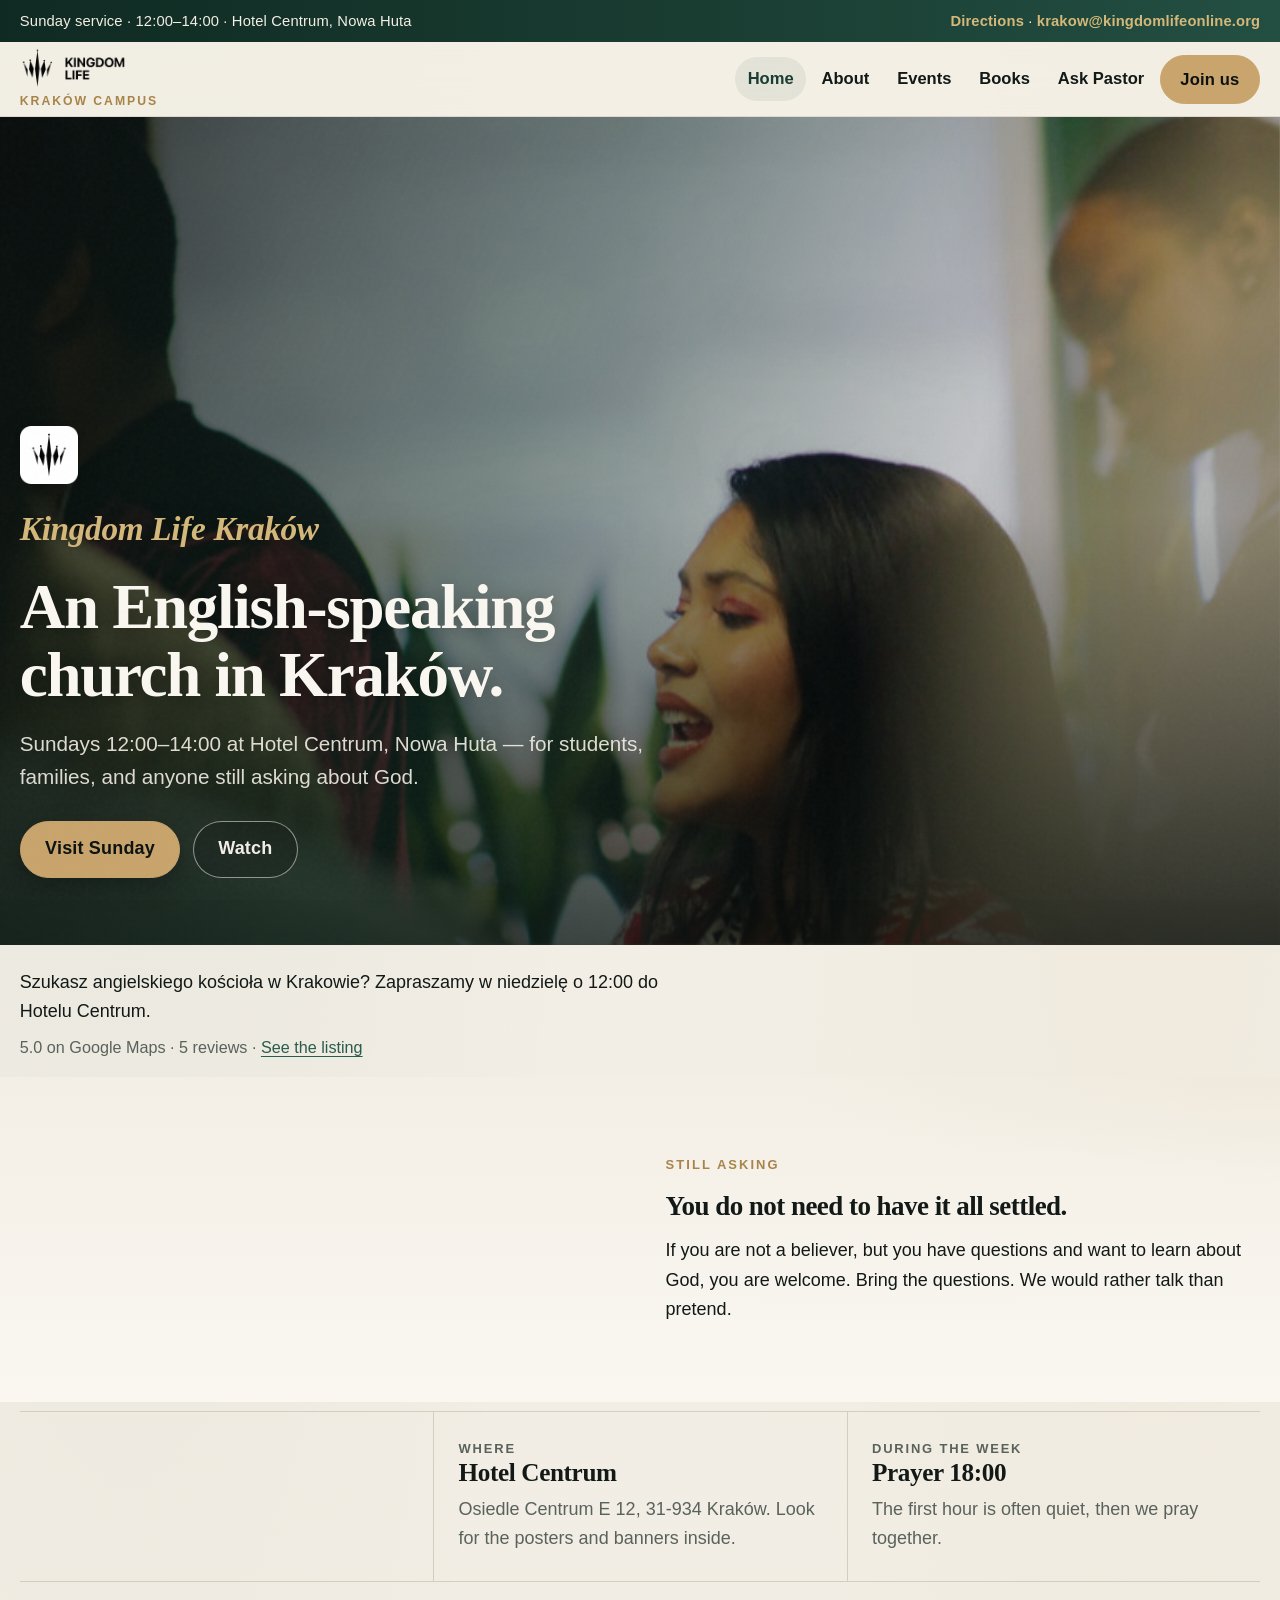
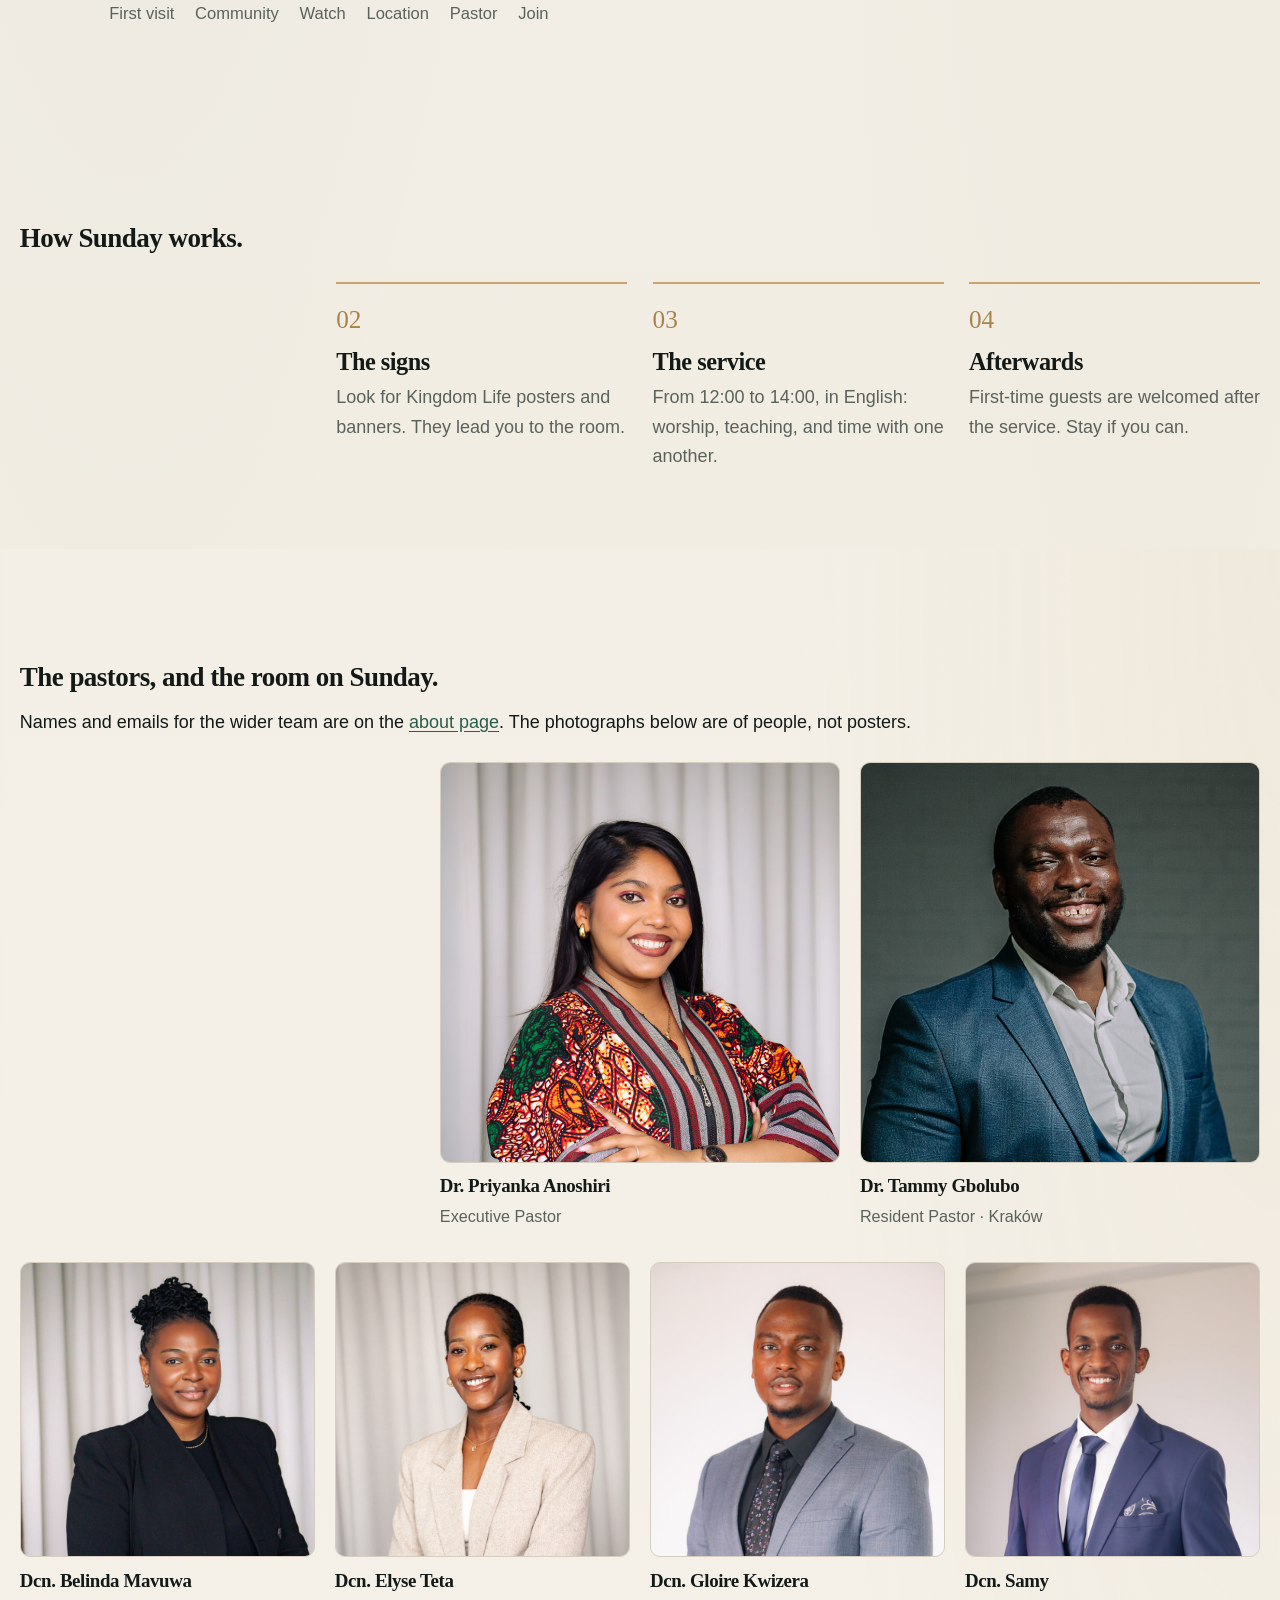
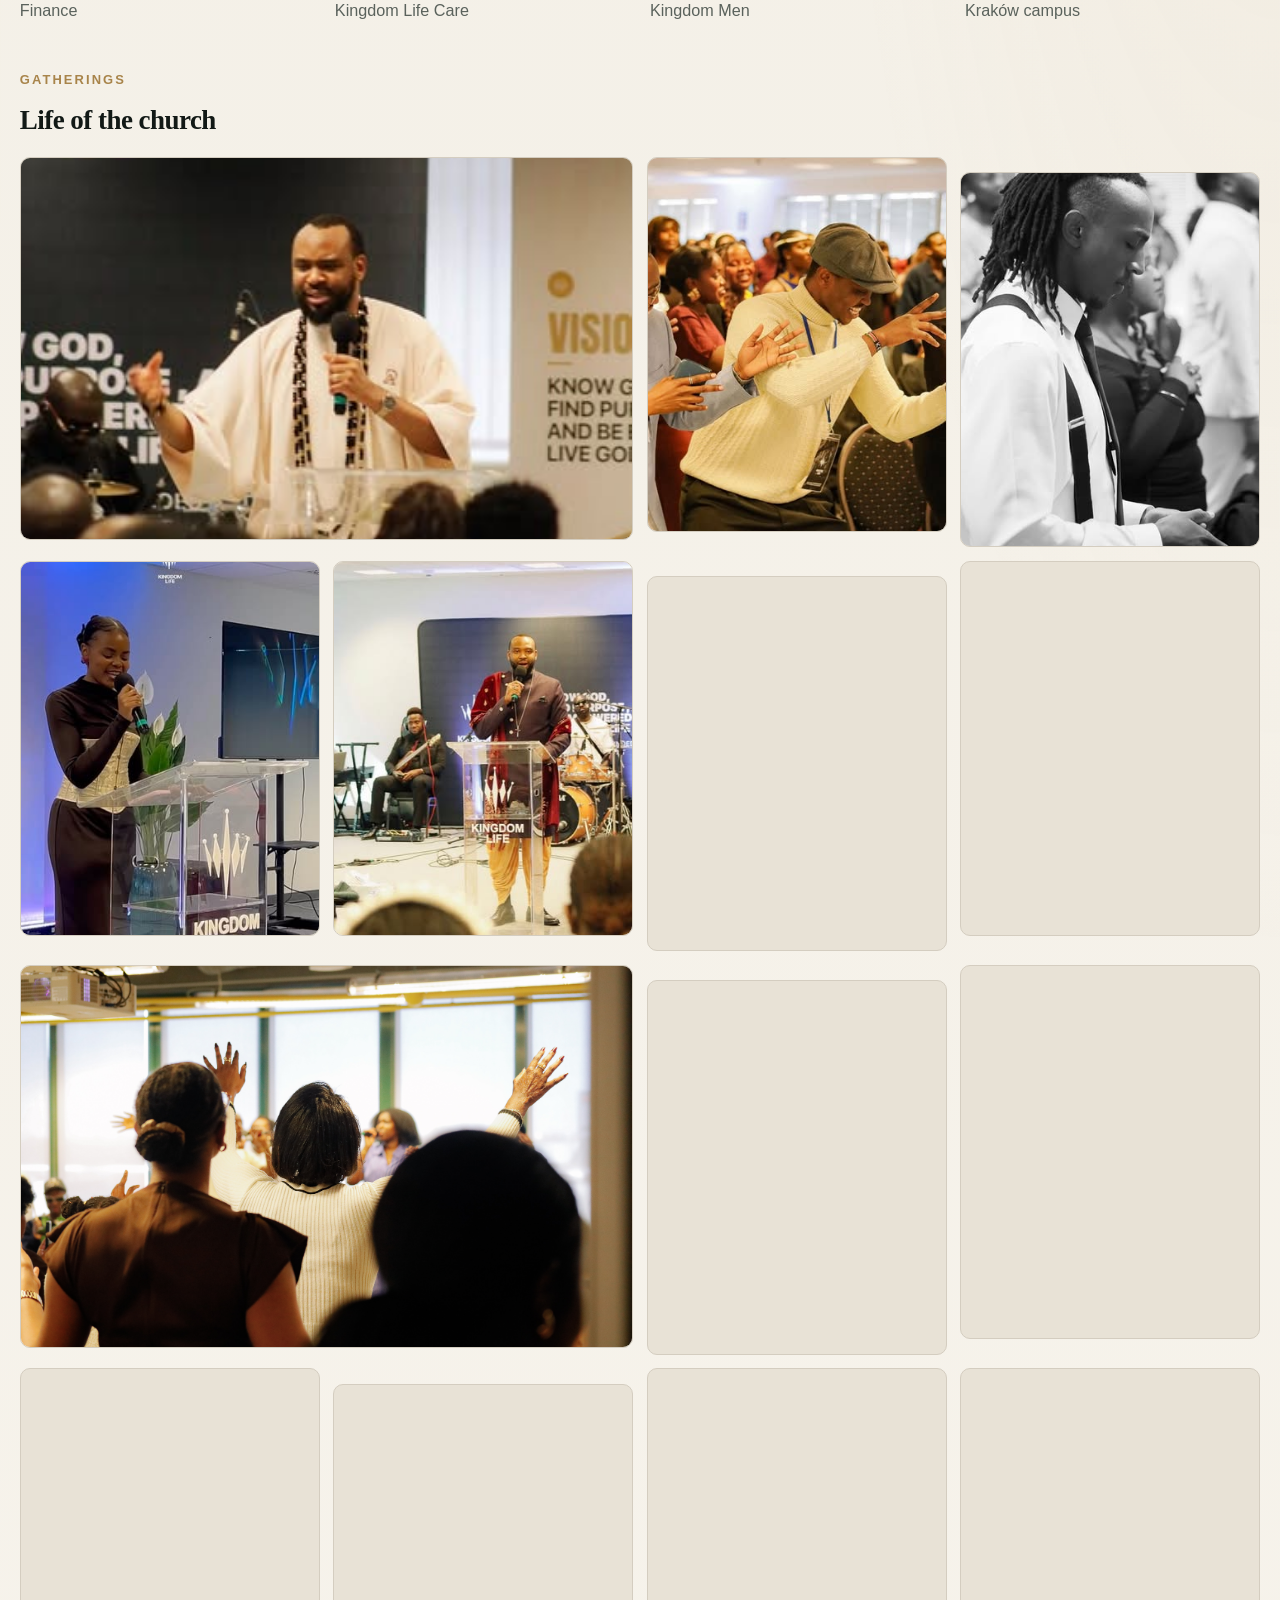
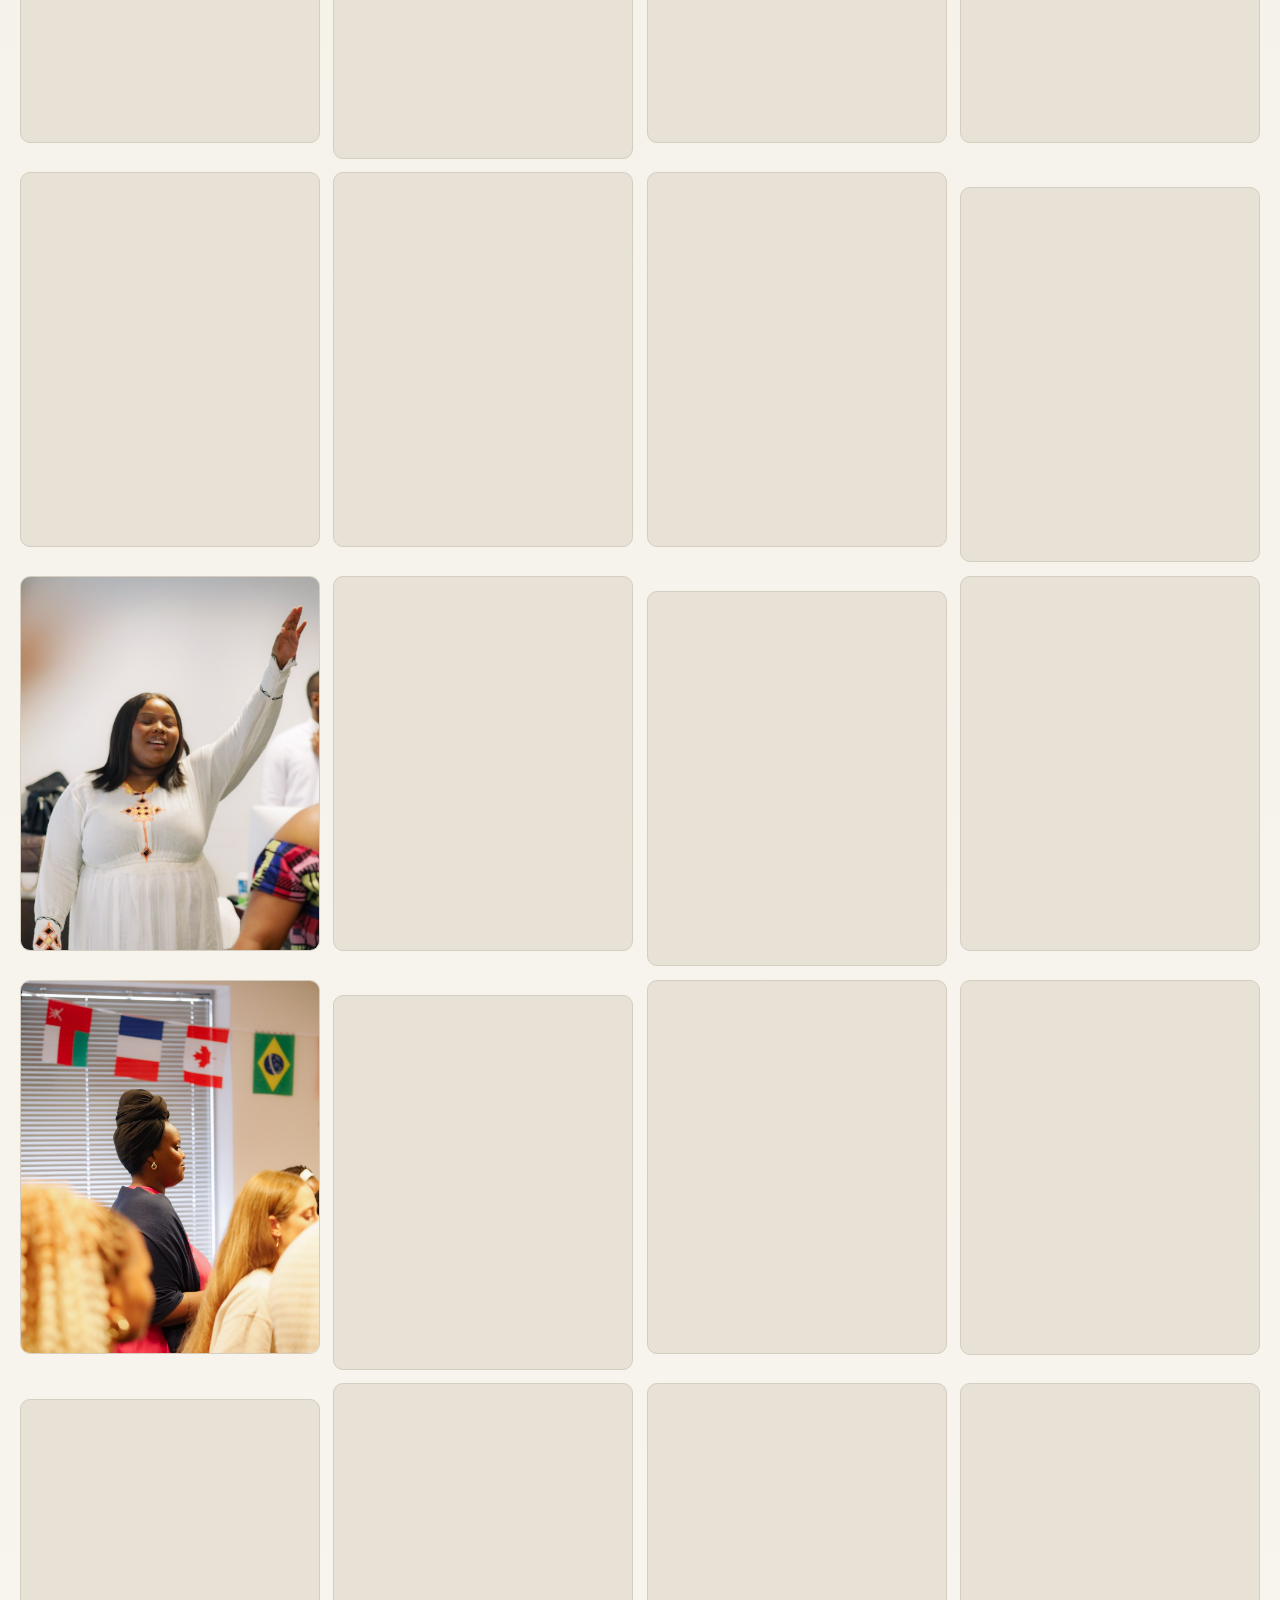
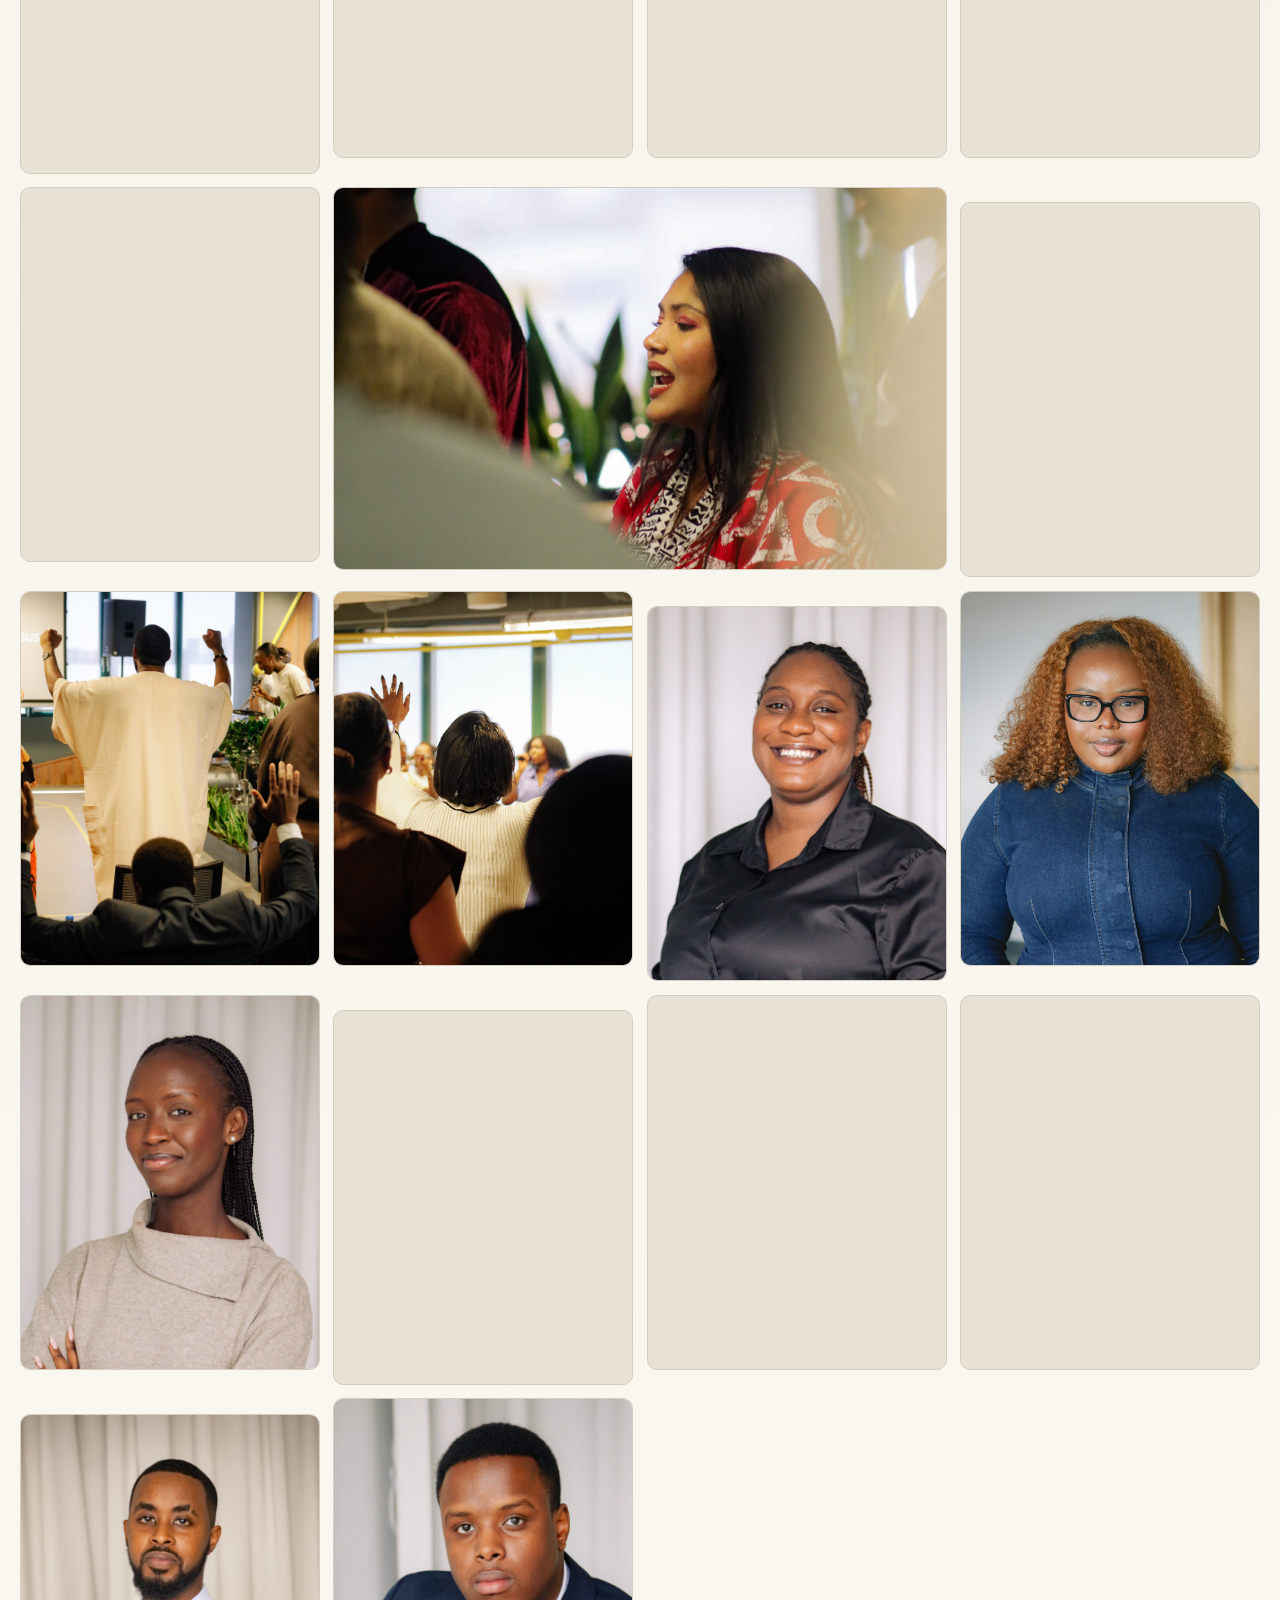
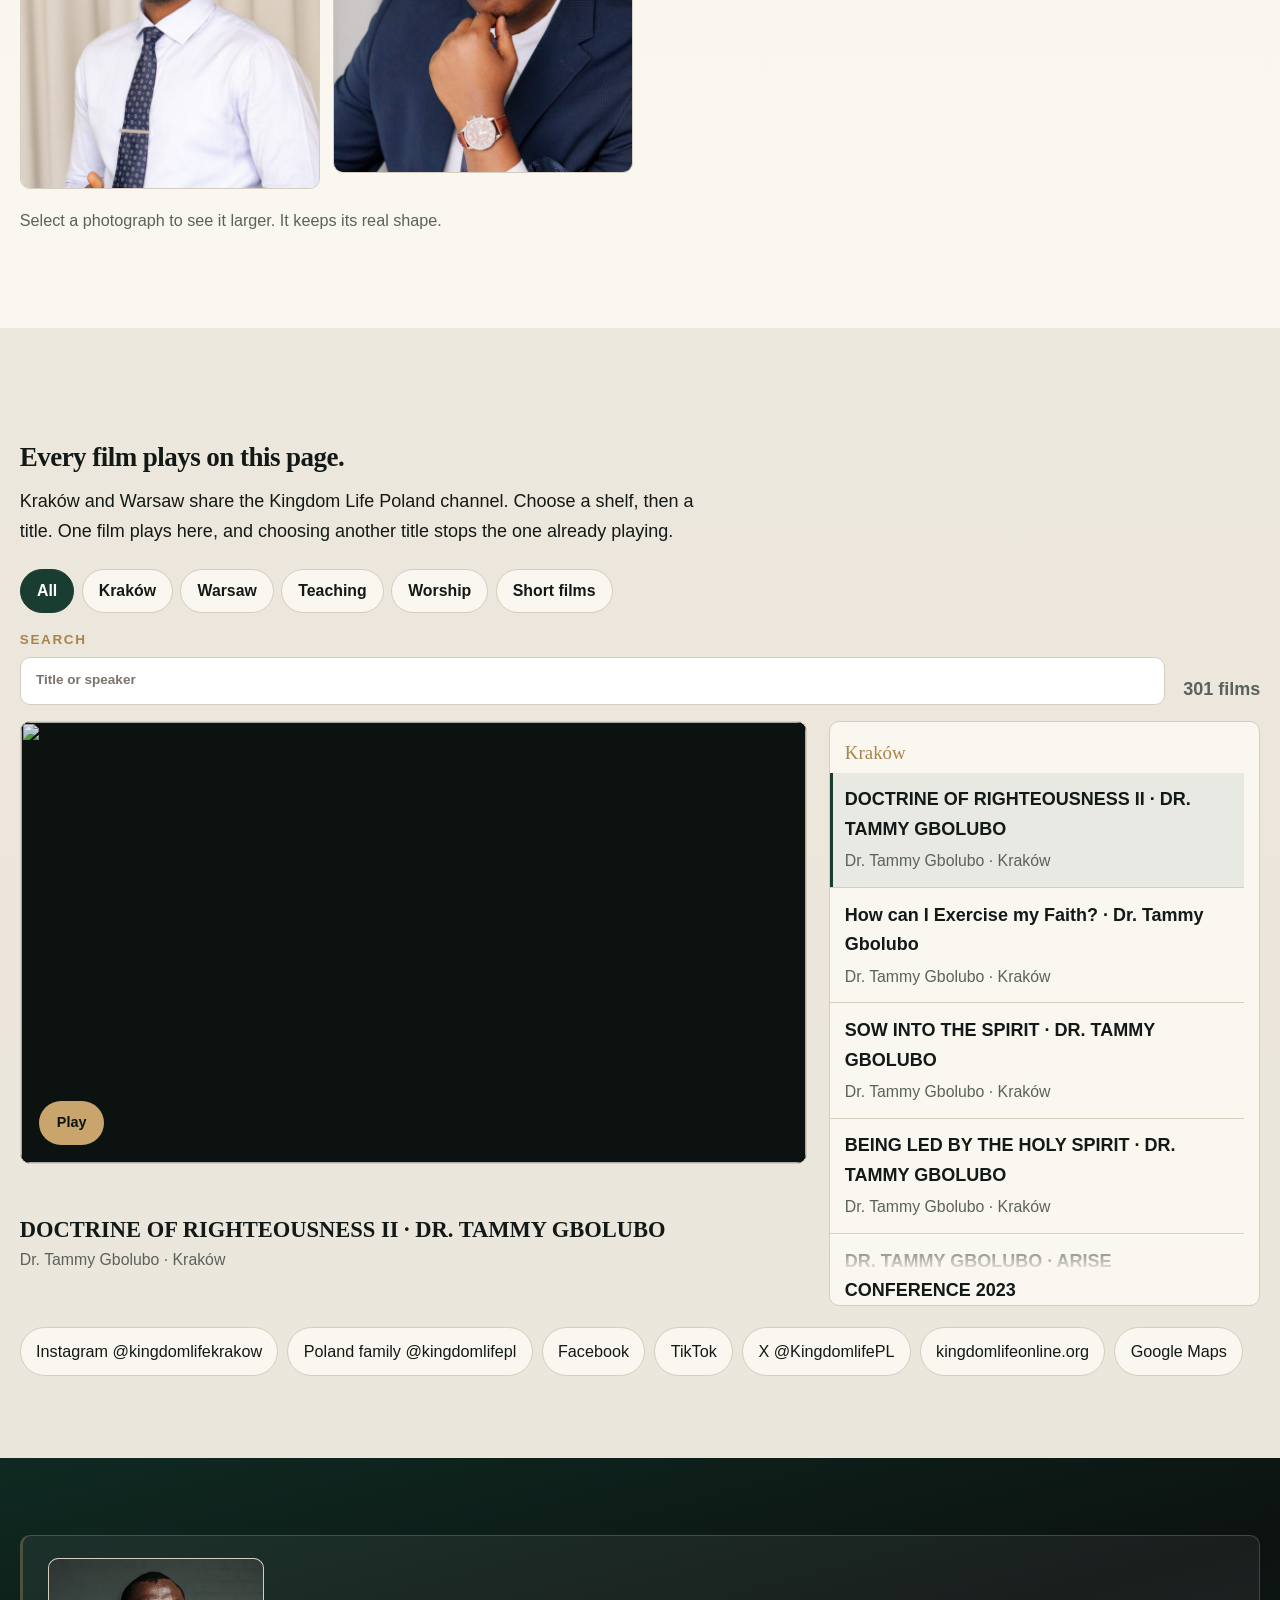
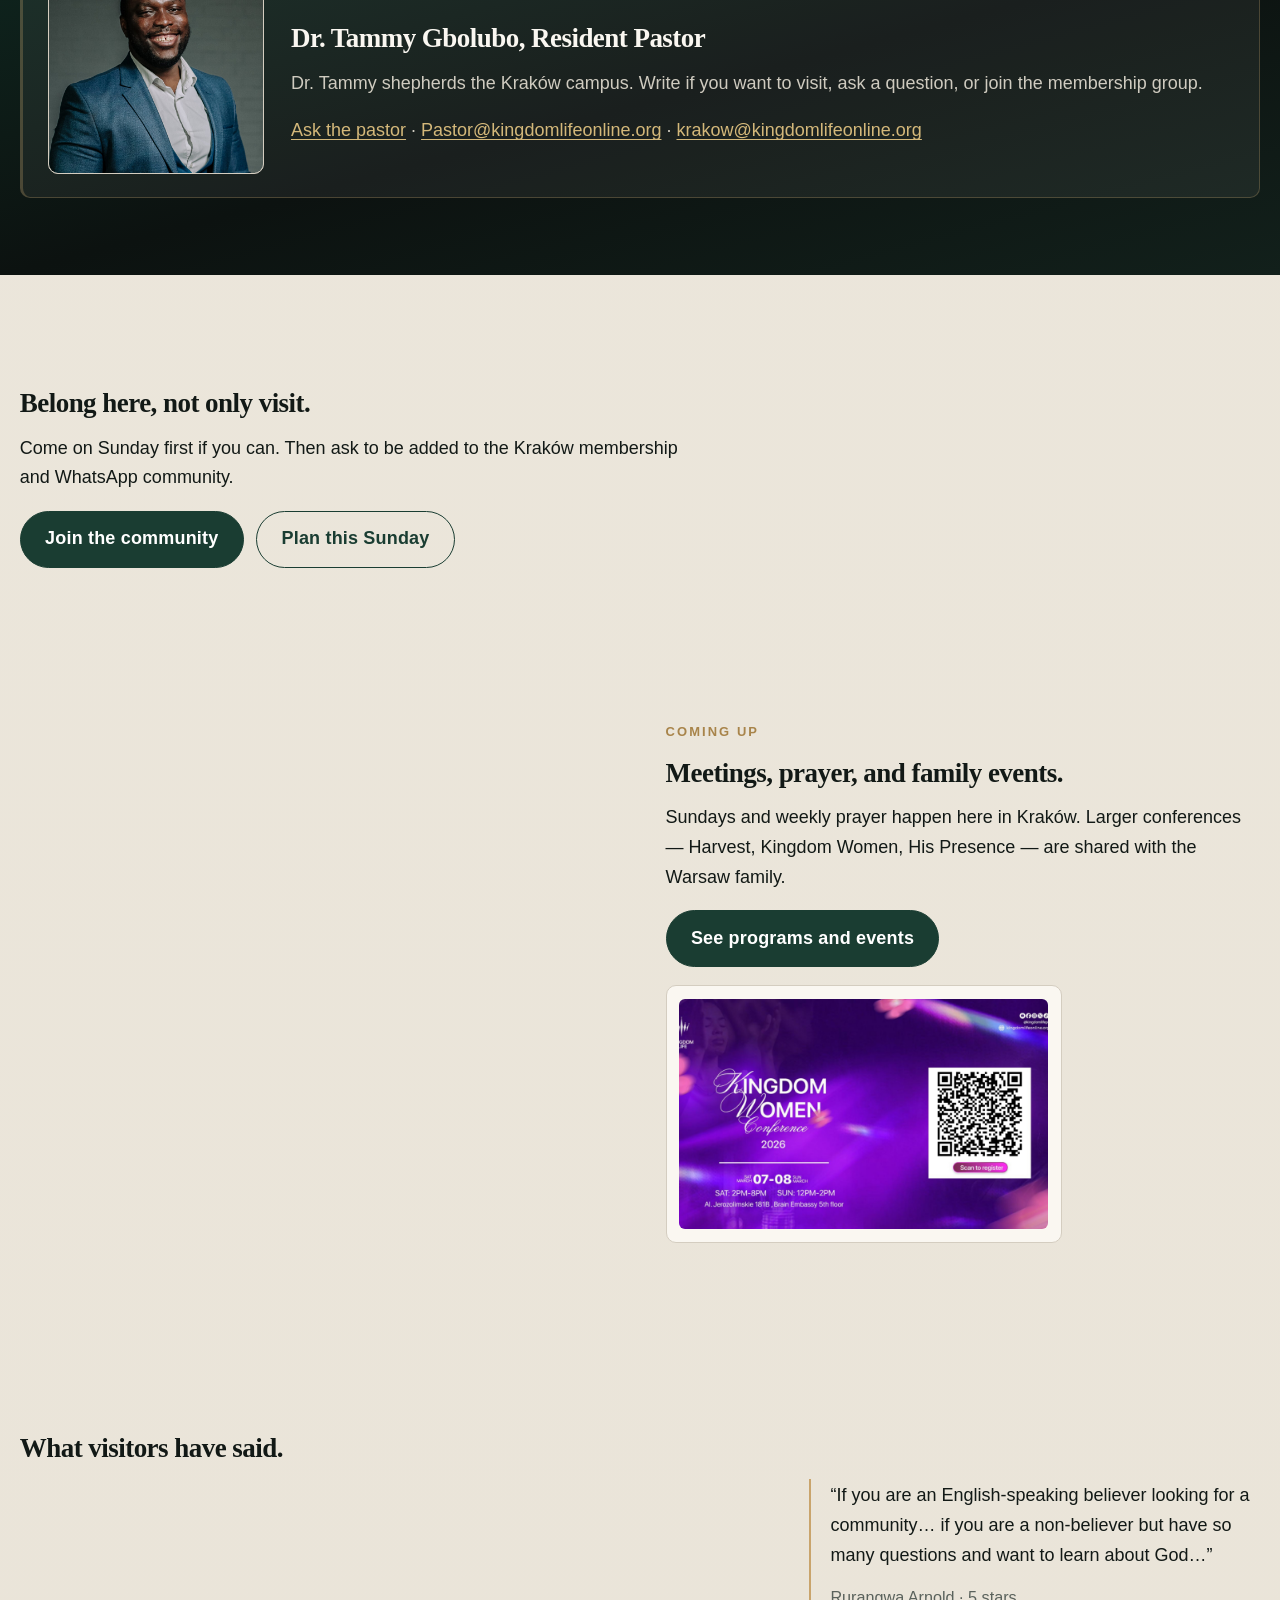
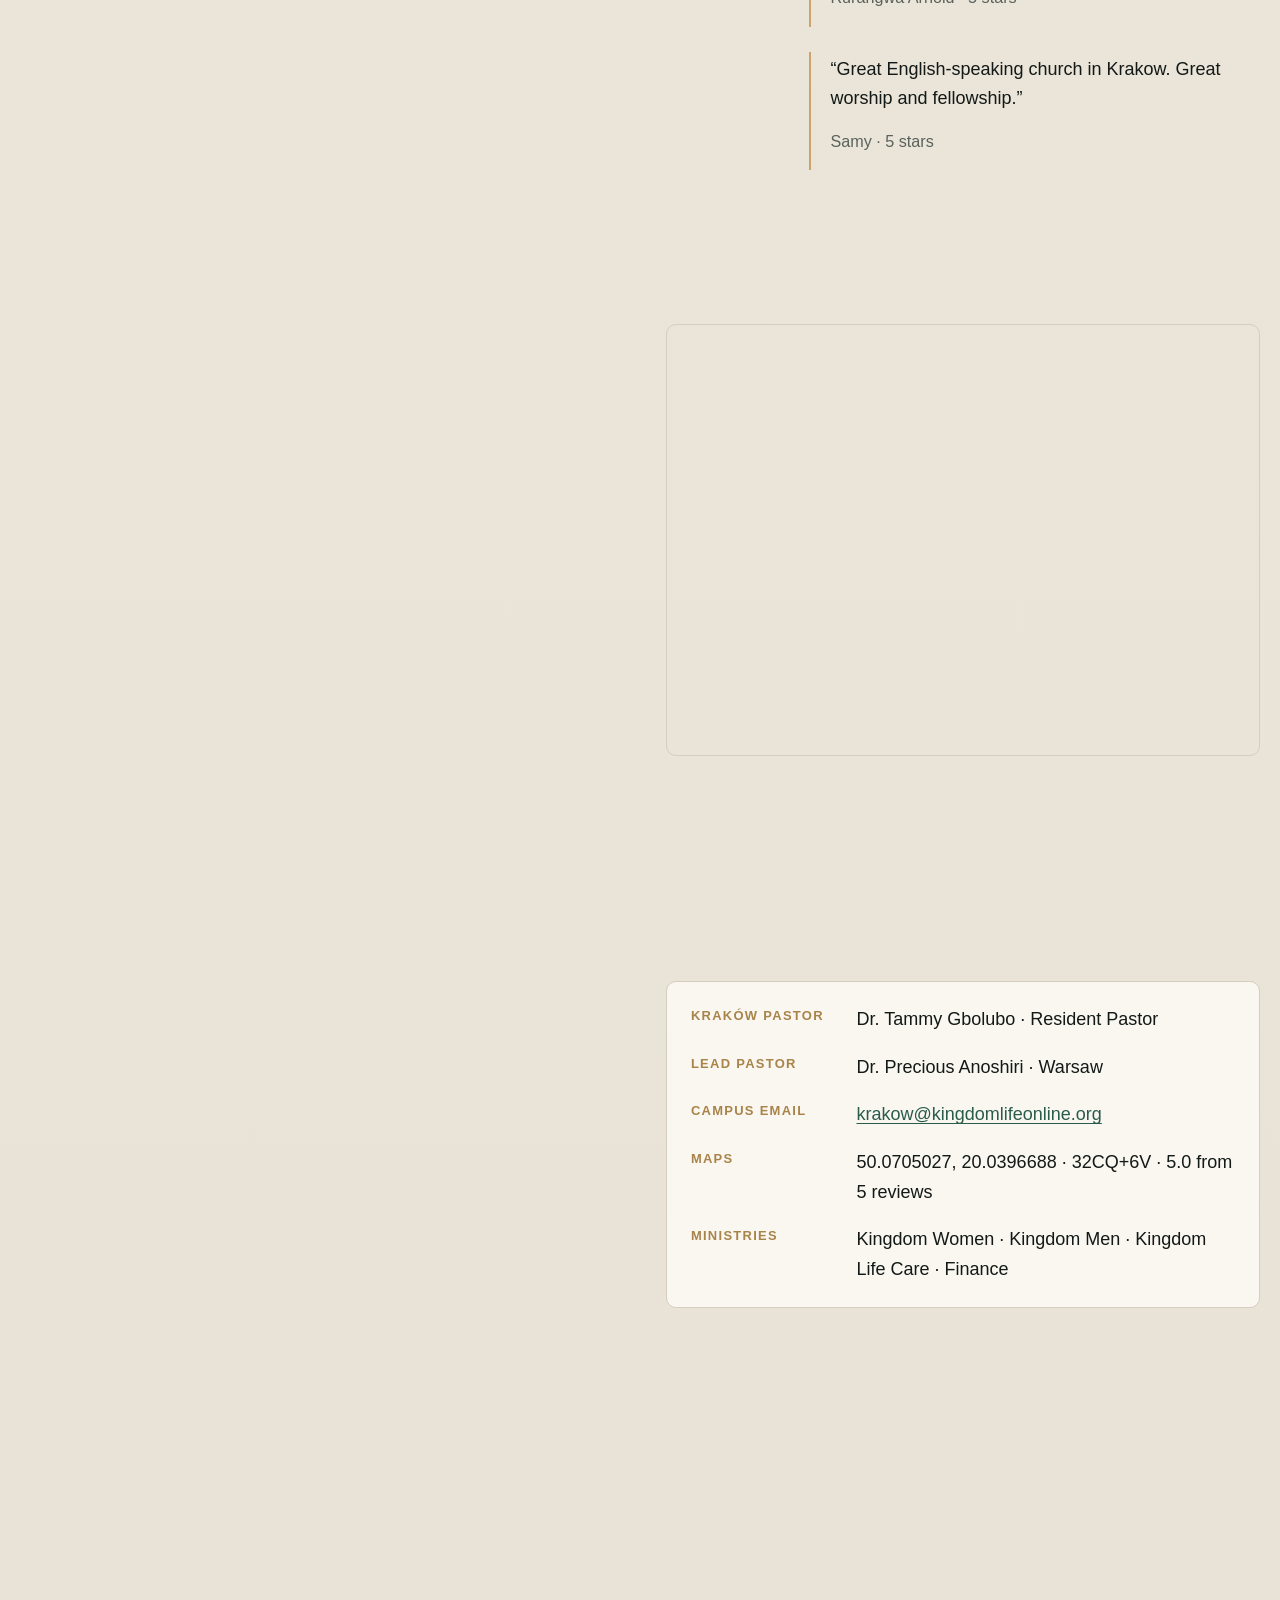
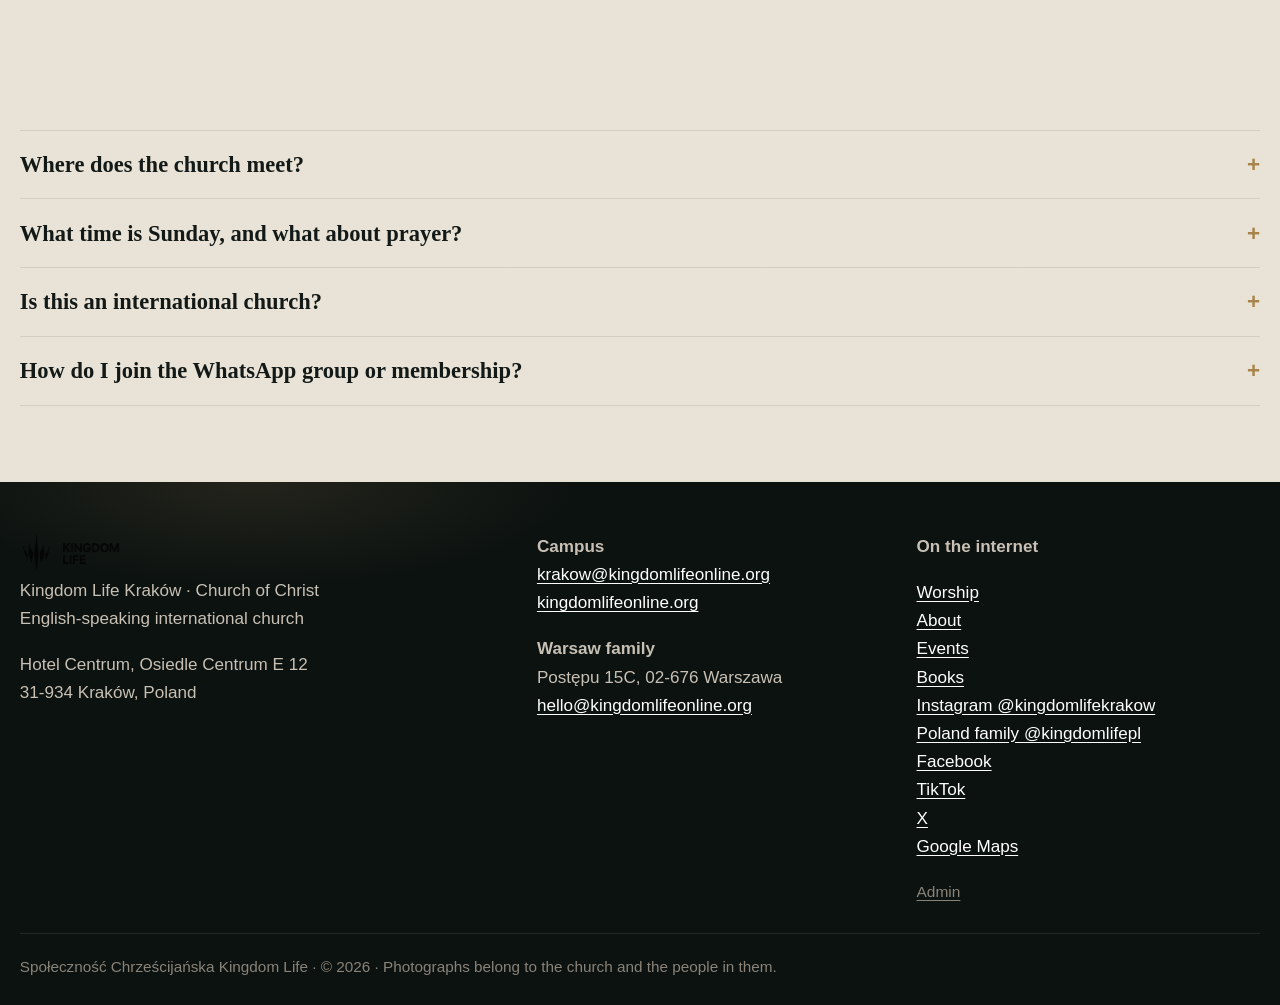
==== commit fa90ce91: "Harden security baseline and shared responsive Arnova kit. Co-authored-by: Arnova Group <arnova.grou" ====
--- a/index.html
+++ b/index.html
@@ -34,6 +34,7 @@
   <link rel="preload" as="image" href="assets/gathering-2.jpg">
   <link href="https://fonts.googleapis.com/css2?family=Figtree:ital,wght@0,400;0,500;0,600;0,700;1,400&family=Fraunces:ital,opsz,wght@0,9..144,500;0,9..144,600;0,9..144,700;1,9..144,500;1,9..144,560&display=swap" rel="stylesheet">
   <link rel="stylesheet" href="css/site.css">
+  <link rel="stylesheet" href="assets/arnova/arnova-base.css">
   <script>
   document.documentElement.classList.add("js");
 </script>
@@ -163,7 +164,7 @@
       <p class="small muted">5.0 on Google Maps · 5 reviews · <a href="https://www.google.com/maps/place/Kingdom+Life+Krakow/@50.0705027,20.0396688,17z" rel="noopener noreferrer" target="_blank">See the listing</a></p>
     </div>
 
-    <section class="section welcome-split reveal section--ivory" id="welcome">
+    <section class="section welcome-split reveal arn-reveal section--ivory" id="welcome">
       <div class="wrap split">
         <div>
           <p class="kicker">Welcome</p>
@@ -207,7 +208,7 @@
       </nav>
     </div>
 
-    <section class="section reveal" id="visit">
+    <section class="section reveal arn-reveal" id="visit">
       <div class="wrap">
         <p class="kicker">Your first visit</p>
         <h2>How Sunday works.</h2>
@@ -232,7 +233,7 @@
       </div>
     </section>
 
-    <section class="section reveal section--ivory" id="community">
+    <section class="section reveal arn-reveal section--ivory" id="community">
       <div class="wrap">
         <div class="gallery-intro">
           <p class="kicker">Community</p>
@@ -333,7 +334,7 @@
       </div>
     </section>
 
-    <section class="section reveal" id="worship">
+    <section class="section reveal arn-reveal" id="worship">
       <div class="wrap">
         <p class="kicker">Kingdom Life Poland channel</p>
         <h2>Every film plays on this page.</h2>
@@ -351,7 +352,7 @@
       </div>
     </section>
 
-    <section class="section reveal section--ink" id="pastor">
+    <section class="section reveal arn-reveal section--ink" id="pastor">
       <div class="wrap people people--on-ink">
         <img src="assets/pastor-tammy.jpg" alt="Dr. Tammy Gbolubo, Resident Pastor of the Krakow campus" width="768" height="768">
         <div>
@@ -363,7 +364,7 @@
       </div>
     </section>
 
-    <section class="section reveal" id="join">
+    <section class="section reveal arn-reveal" id="join">
       <div class="wrap">
         <p class="kicker">Join</p>
         <h2>Belong here, not only visit.</h2>
@@ -375,7 +376,7 @@
       </div>
     </section>
 
-    <section class="section reveal">
+    <section class="section reveal arn-reveal">
       <div class="wrap split">
         <div class="verse-box">
           <p class="kicker">Daily Bible verse</p>
@@ -397,7 +398,7 @@
       </div>
     </section>
 
-    <section class="section reveal">
+    <section class="section reveal arn-reveal">
       <div class="wrap">
         <p class="kicker">Google</p>
         <h2>What visitors have said.</h2>
@@ -420,7 +421,7 @@
       </div>
     </section>
 
-    <section class="section reveal" id="location">
+    <section class="section reveal arn-reveal" id="location">
       <div class="wrap split">
         <div>
           <p class="kicker">Location</p>
@@ -444,7 +445,7 @@
       </div>
     </section>
 
-    <section class="section reveal" id="about-short">
+    <section class="section reveal arn-reveal" id="about-short">
       <div class="wrap split">
         <div>
           <p class="kicker">Church facts</p>
@@ -465,7 +466,7 @@
       </div>
     </section>
 
-    <section class="section faq reveal">
+    <section class="section faq reveal arn-reveal">
       <div class="wrap">
         <h2>Questions people ask before they come.</h2>
         <details open>
@@ -524,6 +525,7 @@
     </div>
     <div class="wrap legal">Społeczność Chrześcijańska Kingdom Life · © <span data-year></span> · Photographs belong to the church and the people in them.</div>
   </footer>
+  <script src="assets/arnova/arnova-secure.js"></script>
   <script src="js/site.js"></script>
   <script type="module" src="js/scroll-motion.js"></script>
   <script src="js/verse.js"></script>
--- a/css/site.css
+++ b/css/site.css
@@ -1595,3 +1595,54 @@
   .site-footer { background: #fff; color: #000; }
   .site-footer a { color: #000; }
 }
+
+/* —— Arnova kit bridge + section craft (original motion) —— */
+:root {
+  --arn-accent: var(--forest);
+  --arn-accent-2: var(--gold);
+  --arn-hero-bg: var(--forest-deep);
+}
+
+.arn-reveal.is-visible,
+.arn-reveal.is-in,
+.js .reveal.arn-reveal.is-visible {
+  opacity: 1;
+  transform: none;
+}
+
+.section {
+  padding-block: clamp(2.75rem, 6vw, 5.5rem);
+}
+
+.team-card,
+.photo-tile,
+.quote,
+.steps > li,
+.bulletin > div {
+  transition: transform 0.45s var(--ease), box-shadow 0.45s var(--ease);
+}
+
+@media (prefers-reduced-motion: no-preference) and (hover: hover) {
+  .team-card:hover {
+    transform: translateY(-4px);
+    box-shadow: 0 18px 40px rgba(12, 18, 16, 0.12);
+  }
+  .photo-tile:hover {
+    transform: translateY(-3px);
+  }
+  .quote:hover,
+  .steps > li:hover {
+    transform: translateY(-2px);
+  }
+}
+
+@media (min-width: 1040px) and (max-width: 1279px) {
+  .wrap { --max: 62rem; }
+  .team-pastors,
+  .team-deacons { gap: 1rem; }
+}
+
+@media (min-width: 1600px) {
+  .wrap { --max: 78rem; }
+  .hero h1 { font-size: clamp(2.6rem, 4.2vw, 4.6rem); }
+}
--- a/assets/arnova/arnova-base.css
+++ b/assets/arnova/arnova-base.css
@@ -0,0 +1,187 @@
+/* Arnova shared responsive + motion baseline (Jitter/Unsection/ScreensDesign inspired) */
+:root {
+  --arn-space-1: clamp(0.25rem, 0.4vw, 0.4rem);
+  --arn-space-2: clamp(0.5rem, 1vw, 0.75rem);
+  --arn-space-3: clamp(0.85rem, 1.6vw, 1.25rem);
+  --arn-space-4: clamp(1.25rem, 2.5vw, 2rem);
+  --arn-space-5: clamp(2rem, 4vw, 3.5rem);
+  --arn-space-6: clamp(3rem, 7vw, 6rem);
+  --arn-radius: clamp(12px, 1.5vw, 20px);
+  --arn-touch: 44px;
+  --arn-ease: cubic-bezier(0.22, 1, 0.36, 1);
+  --arn-max: 1120px;
+  --arn-safe-t: env(safe-area-inset-top, 0px);
+  --arn-safe-r: env(safe-area-inset-right, 0px);
+  --arn-safe-b: env(safe-area-inset-bottom, 0px);
+  --arn-safe-l: env(safe-area-inset-left, 0px);
+}
+
+*,
+*::before,
+*::after { box-sizing: border-box; }
+
+html {
+  -webkit-text-size-adjust: 100%;
+  text-size-adjust: 100%;
+  scroll-behavior: smooth;
+}
+
+body {
+  margin: 0;
+  min-height: 100dvh;
+  overflow-x: hidden;
+  padding-left: var(--arn-safe-l);
+  padding-right: var(--arn-safe-r);
+}
+
+img, video, svg, canvas {
+  max-width: 100%;
+  height: auto;
+  display: block;
+}
+
+button, a, input, select, textarea {
+  min-height: var(--arn-touch);
+  font: inherit;
+}
+
+.arn-skip {
+  position: absolute;
+  left: -999px;
+  top: 0;
+  background: #111;
+  color: #fff;
+  padding: 0.75rem 1rem;
+  z-index: 10000;
+}
+.arn-skip:focus { left: var(--arn-safe-l); top: var(--arn-safe-t); }
+
+.arn-wrap {
+  width: min(100% - 2 * var(--arn-space-3), var(--arn-max));
+  margin-inline: auto;
+}
+
+.arn-hero {
+  min-height: 100dvh;
+  min-height: 100svh;
+  display: grid;
+  align-content: end;
+  padding:
+    calc(var(--arn-space-6) + var(--arn-safe-t))
+    var(--arn-space-3)
+    calc(var(--arn-space-5) + var(--arn-safe-b));
+  position: relative;
+  isolation: isolate;
+  overflow: hidden;
+}
+
+.arn-hero::before {
+  content: "";
+  position: absolute;
+  inset: 0;
+  z-index: -2;
+  background:
+    radial-gradient(120% 80% at 80% 10%, color-mix(in srgb, var(--arn-accent, #3d9a68) 35%, transparent), transparent 55%),
+    radial-gradient(90% 70% at 10% 90%, color-mix(in srgb, var(--arn-accent-2, #c9a227) 22%, transparent), transparent 50%),
+    var(--arn-hero-bg, #071018);
+}
+
+.arn-hero::after {
+  content: "";
+  position: absolute;
+  inset: 0;
+  z-index: -1;
+  opacity: 0.35;
+  pointer-events: none;
+  background-image: url("data:image/svg+xml,%3Csvg viewBox='0 0 200 200' xmlns='http://www.w3.org/2000/svg'%3E%3Cfilter id='n'%3E%3CfeTurbulence type='fractalNoise' baseFrequency='0.85' numOctaves='3' stitchTiles='stitch'/%3E%3C/filter%3E%3Crect width='100%25' height='100%25' filter='url(%23n)' opacity='0.55'/%3E%3C/svg%3E");
+  mix-blend-mode: soft-light;
+}
+
+.arn-brand {
+  font-size: clamp(0.75rem, 1.5vw, 0.9rem);
+  letter-spacing: 0.14em;
+  text-transform: uppercase;
+  font-weight: 600;
+  margin: 0 0 var(--arn-space-2);
+}
+
+.arn-h1 {
+  font-size: clamp(2rem, 6.5vw, 4.25rem);
+  line-height: 1.05;
+  letter-spacing: -0.03em;
+  margin: 0 0 var(--arn-space-3);
+  max-width: 16ch;
+}
+
+.arn-lead {
+  font-size: clamp(1rem, 2.2vw, 1.2rem);
+  line-height: 1.55;
+  max-width: 38ch;
+  margin: 0 0 var(--arn-space-4);
+  opacity: 0.88;
+}
+
+.arn-cta {
+  display: flex;
+  flex-wrap: wrap;
+  gap: var(--arn-space-2);
+}
+
+.arn-btn {
+  display: inline-flex;
+  align-items: center;
+  justify-content: center;
+  gap: 0.5rem;
+  min-height: var(--arn-touch);
+  padding: 0.7rem 1.25rem;
+  border-radius: 999px;
+  border: 1px solid transparent;
+  text-decoration: none;
+  font-weight: 650;
+  cursor: pointer;
+  transition: transform 0.25s var(--arn-ease), background 0.25s var(--arn-ease), border-color 0.25s var(--arn-ease);
+}
+.arn-btn:active { transform: scale(0.98); }
+.arn-btn-primary {
+  background: var(--arn-accent, #3d9a68);
+  color: #fff;
+}
+.arn-btn-ghost {
+  background: color-mix(in srgb, #fff 8%, transparent);
+  border-color: color-mix(in srgb, #fff 22%, transparent);
+  color: inherit;
+}
+
+.arn-reveal {
+  opacity: 0;
+  transform: translateY(18px);
+  transition: opacity 0.7s var(--arn-ease), transform 0.7s var(--arn-ease);
+}
+.arn-reveal.is-in {
+  opacity: 1;
+  transform: none;
+}
+
+.arn-stagger > .arn-reveal:nth-child(1) { transition-delay: 0.05s; }
+.arn-stagger > .arn-reveal:nth-child(2) { transition-delay: 0.12s; }
+.arn-stagger > .arn-reveal:nth-child(3) { transition-delay: 0.19s; }
+.arn-stagger > .arn-reveal:nth-child(4) { transition-delay: 0.26s; }
+
+@media (prefers-reduced-motion: reduce) {
+  html { scroll-behavior: auto; }
+  .arn-reveal { opacity: 1; transform: none; transition: none; }
+  .arn-btn { transition: none; }
+}
+
+@media (max-width: 480px) {
+  .arn-cta { width: 100%; }
+  .arn-cta .arn-btn { flex: 1 1 auto; }
+}
+
+@media (min-width: 1280px) {
+  .arn-wrap { --arn-max: 1200px; }
+}
+
+@media (min-width: 1600px) {
+  .arn-wrap { --arn-max: 1320px; }
+}
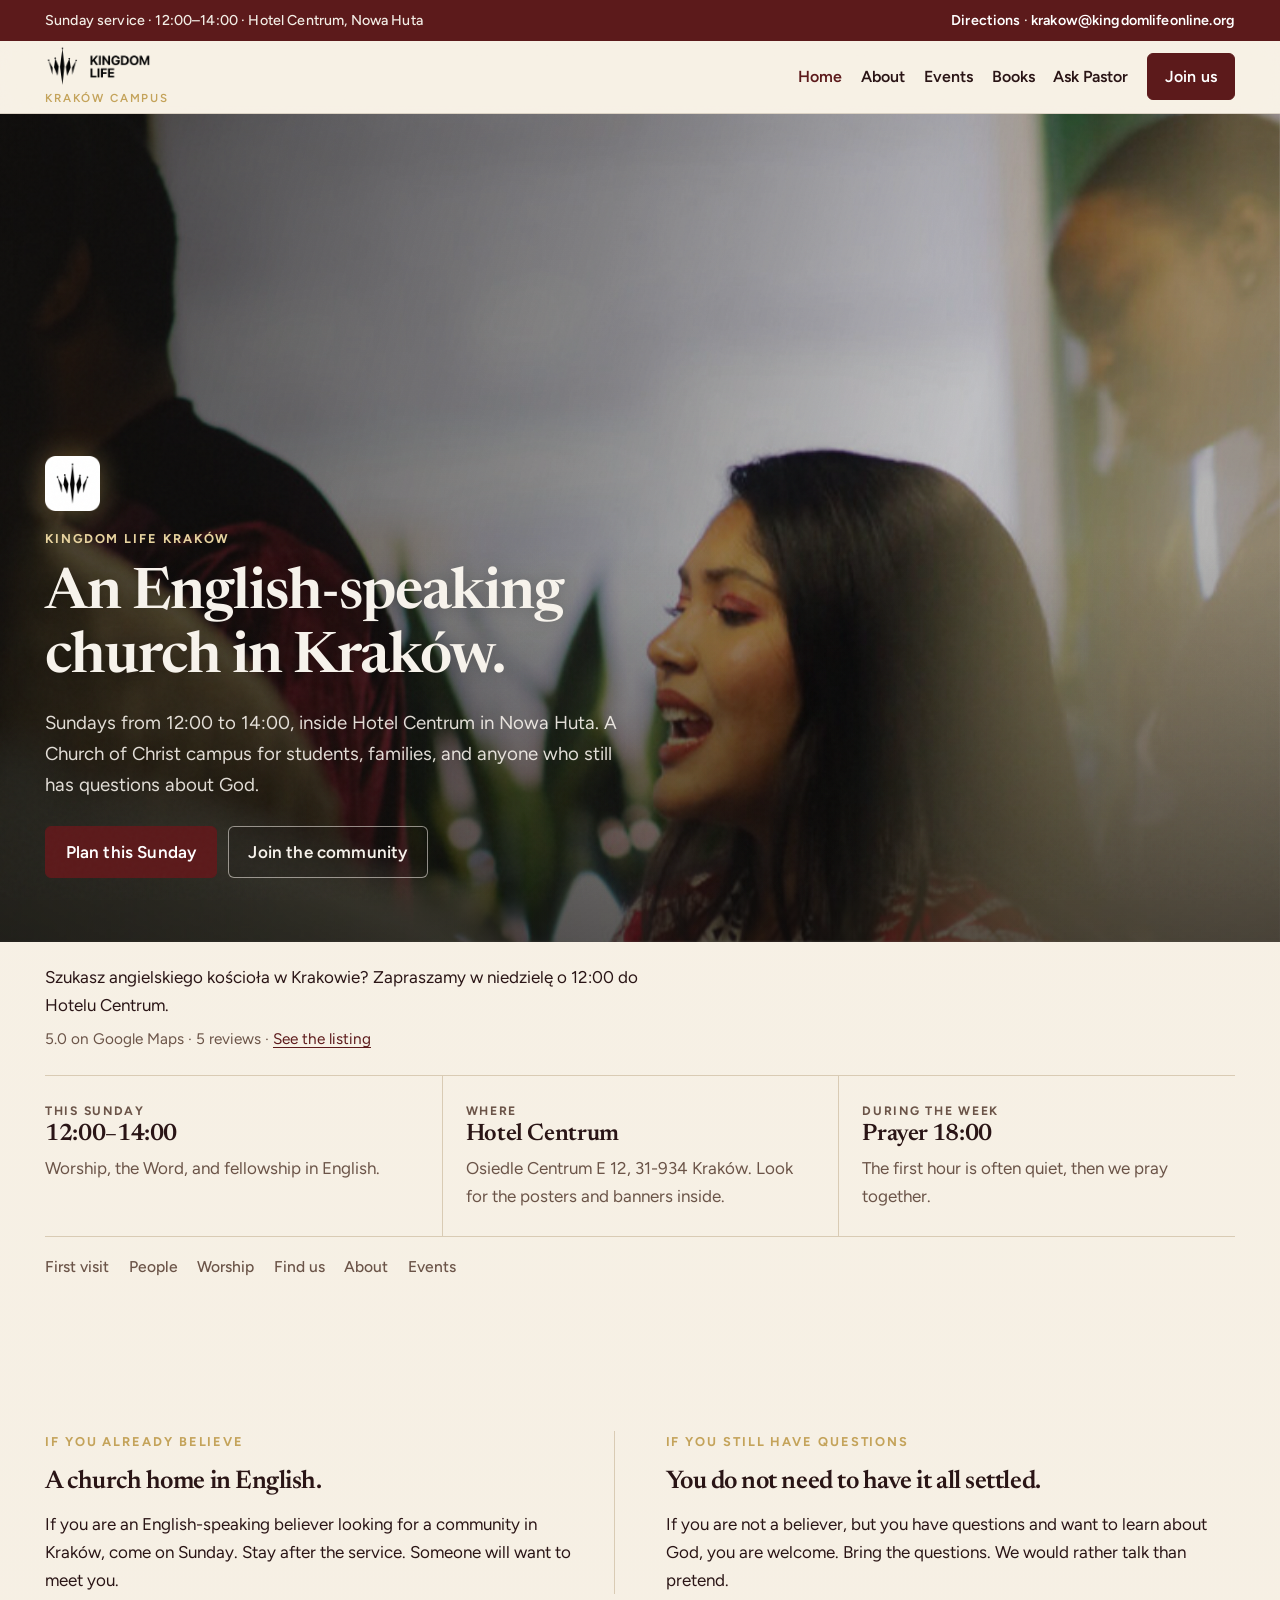
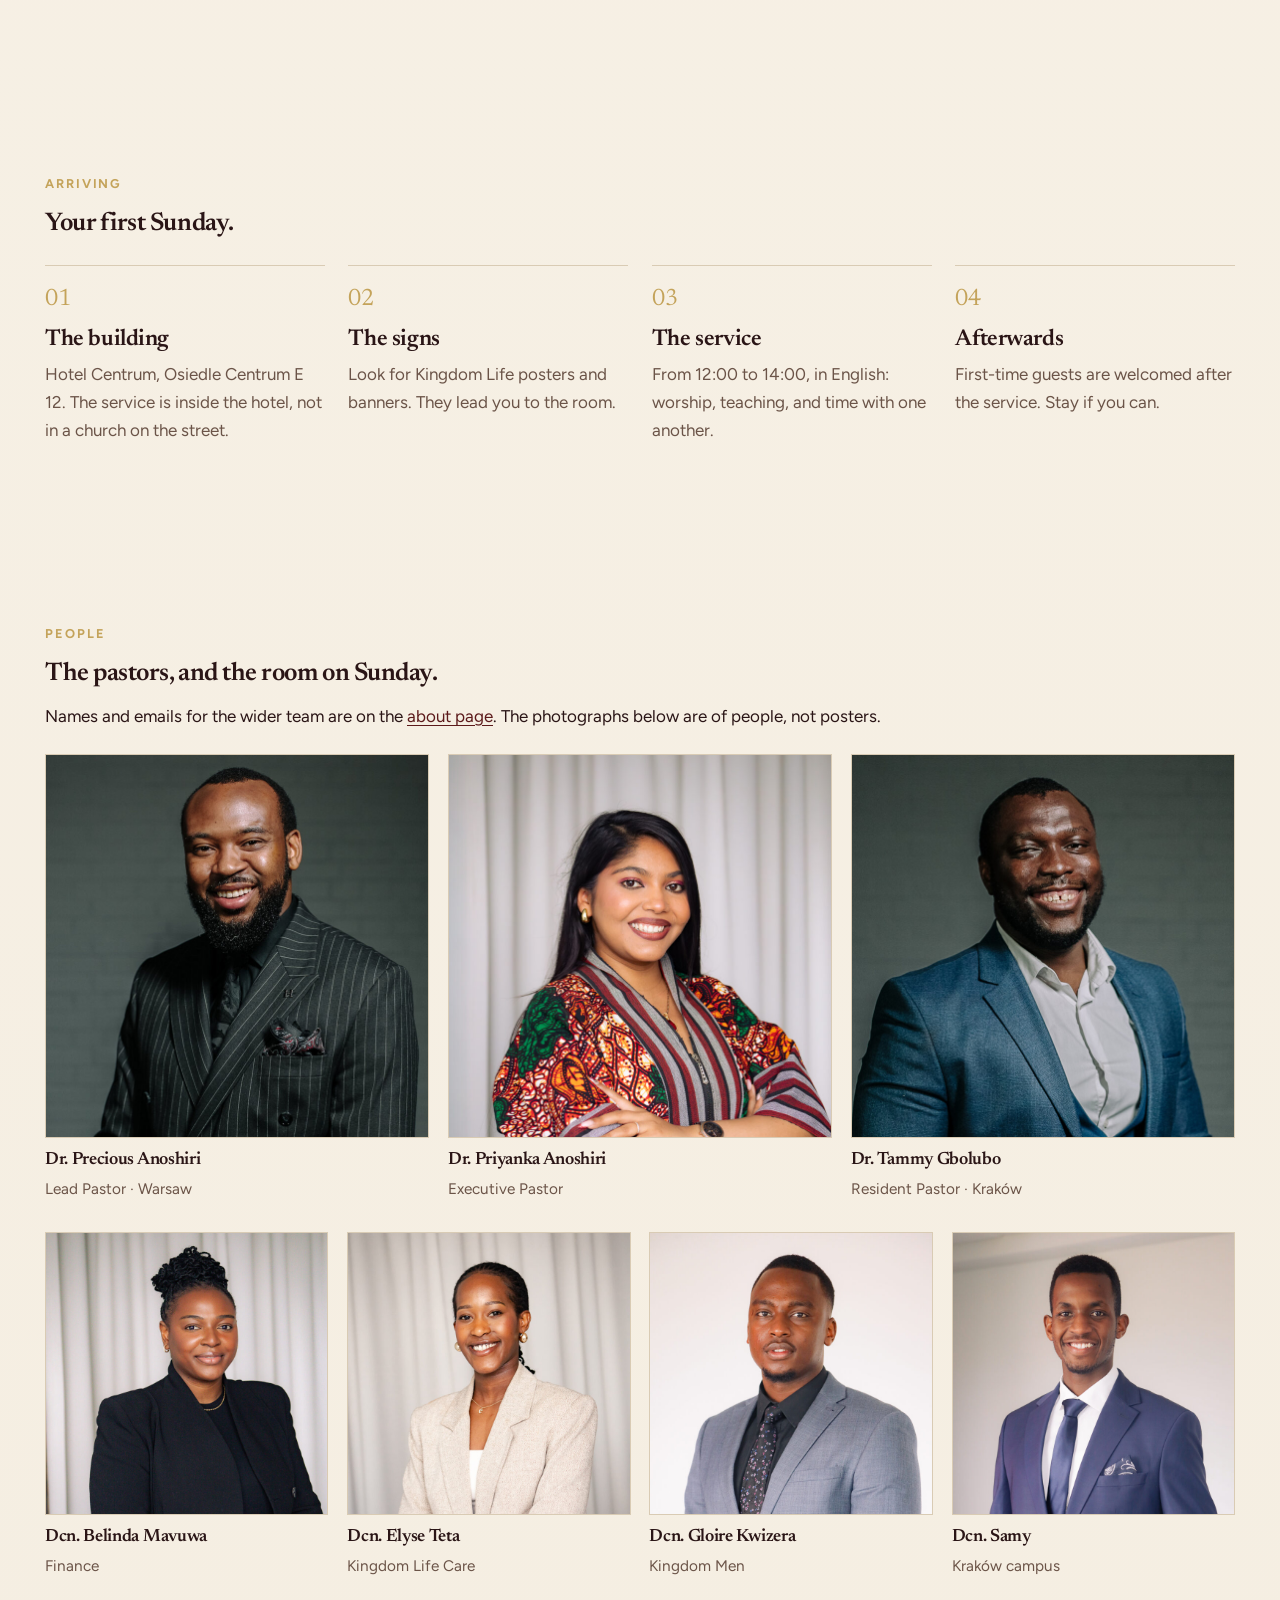
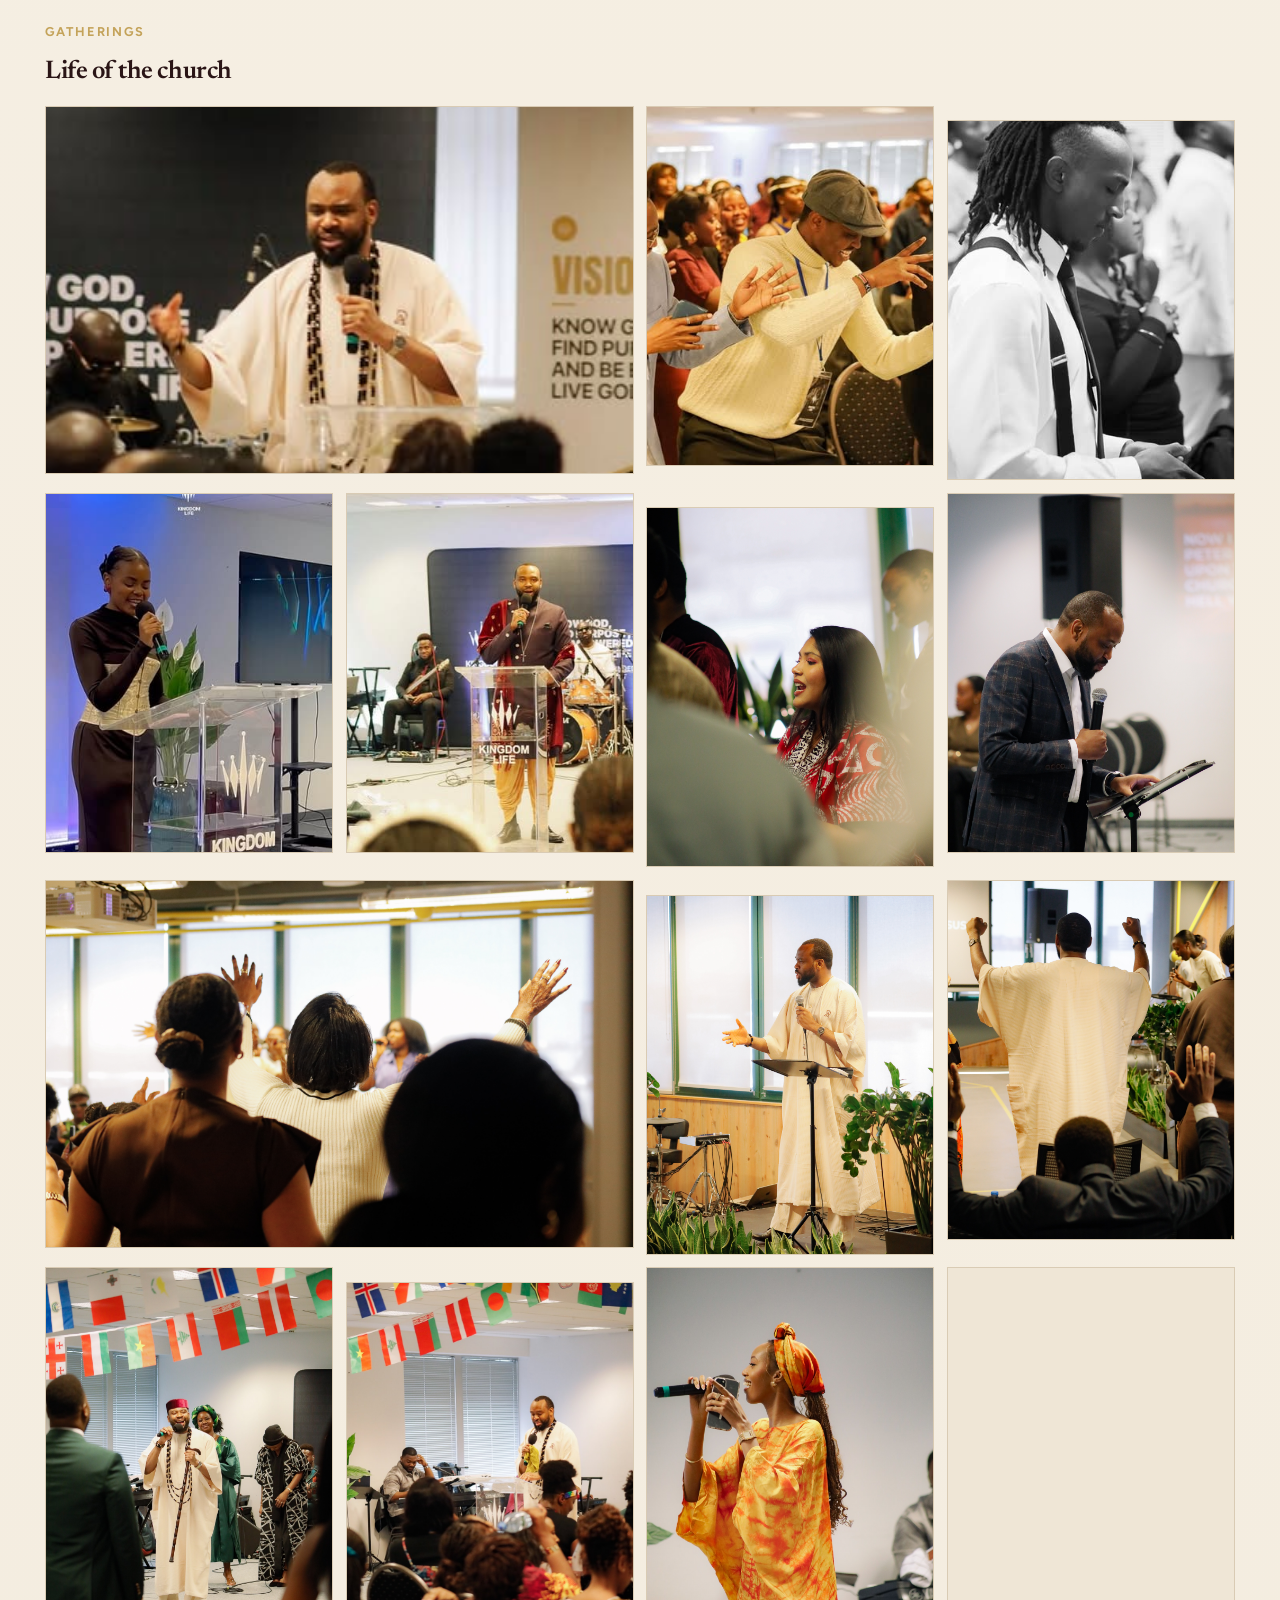
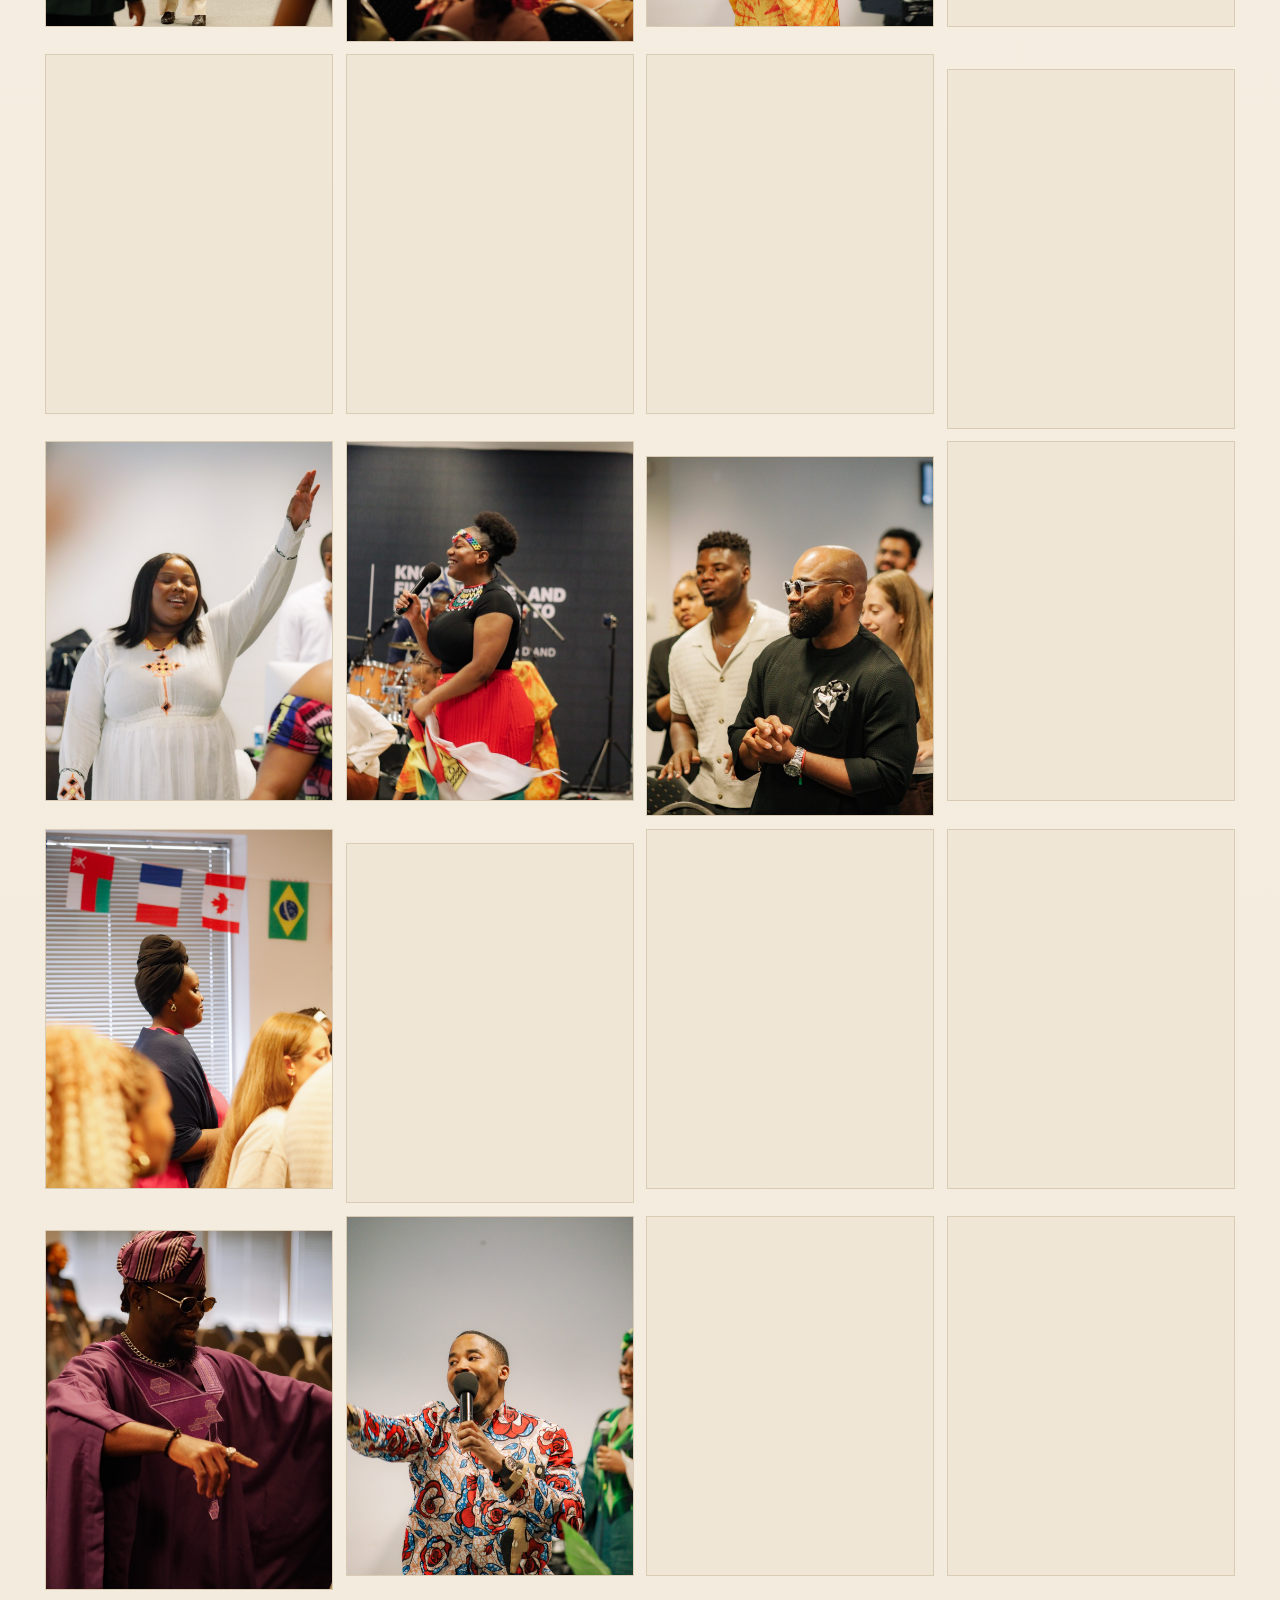
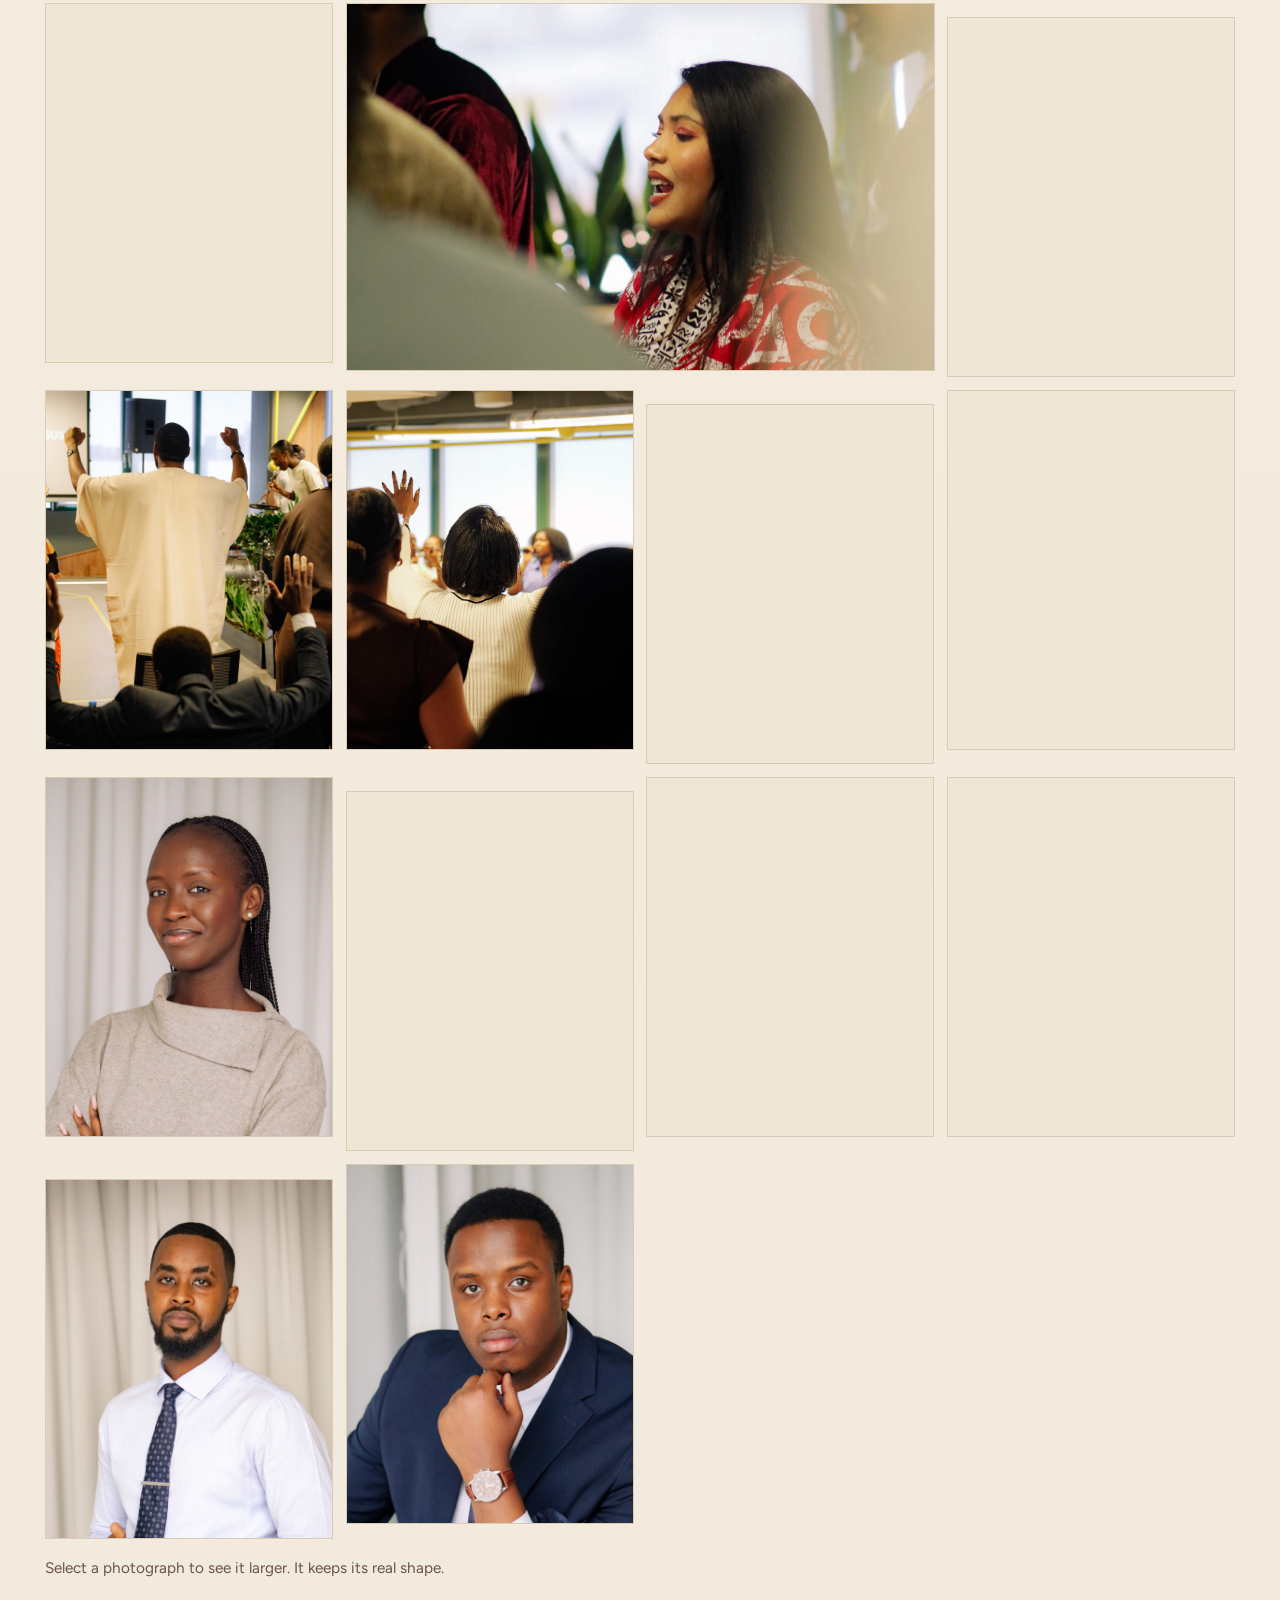
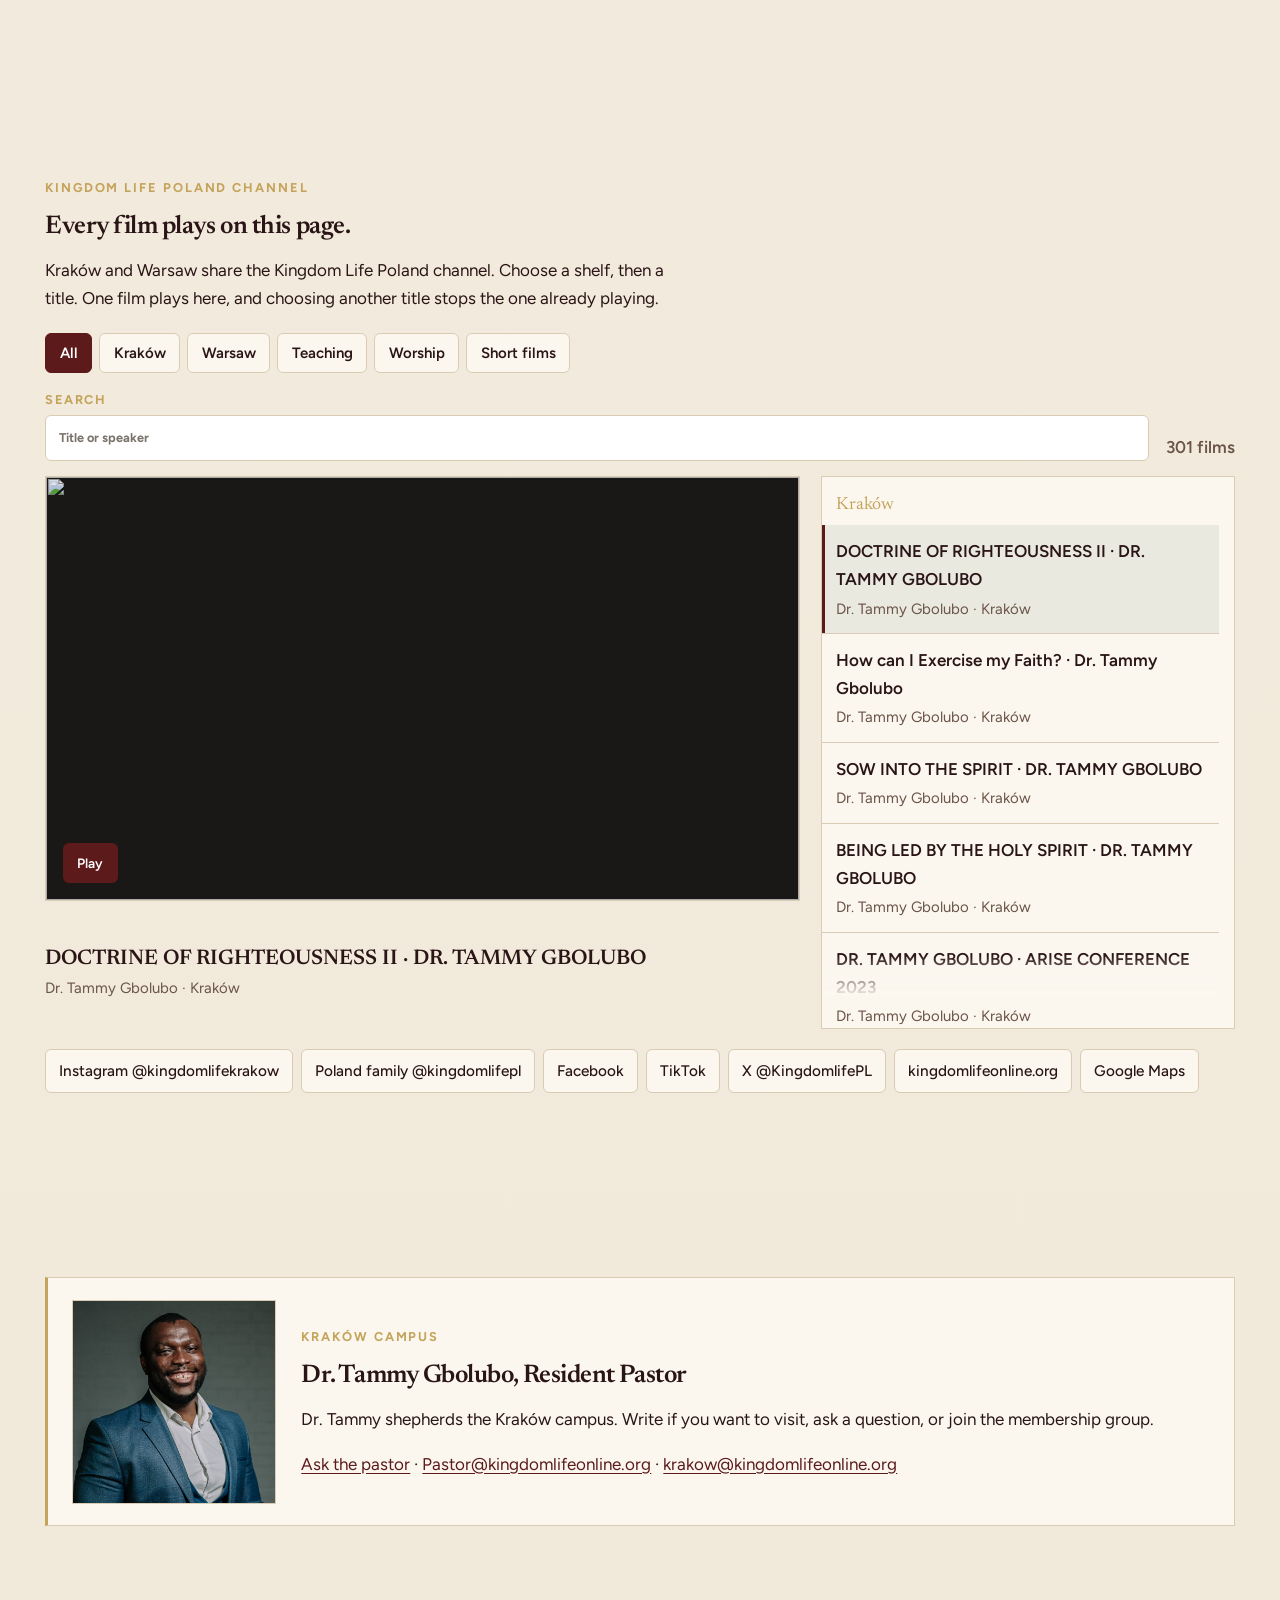
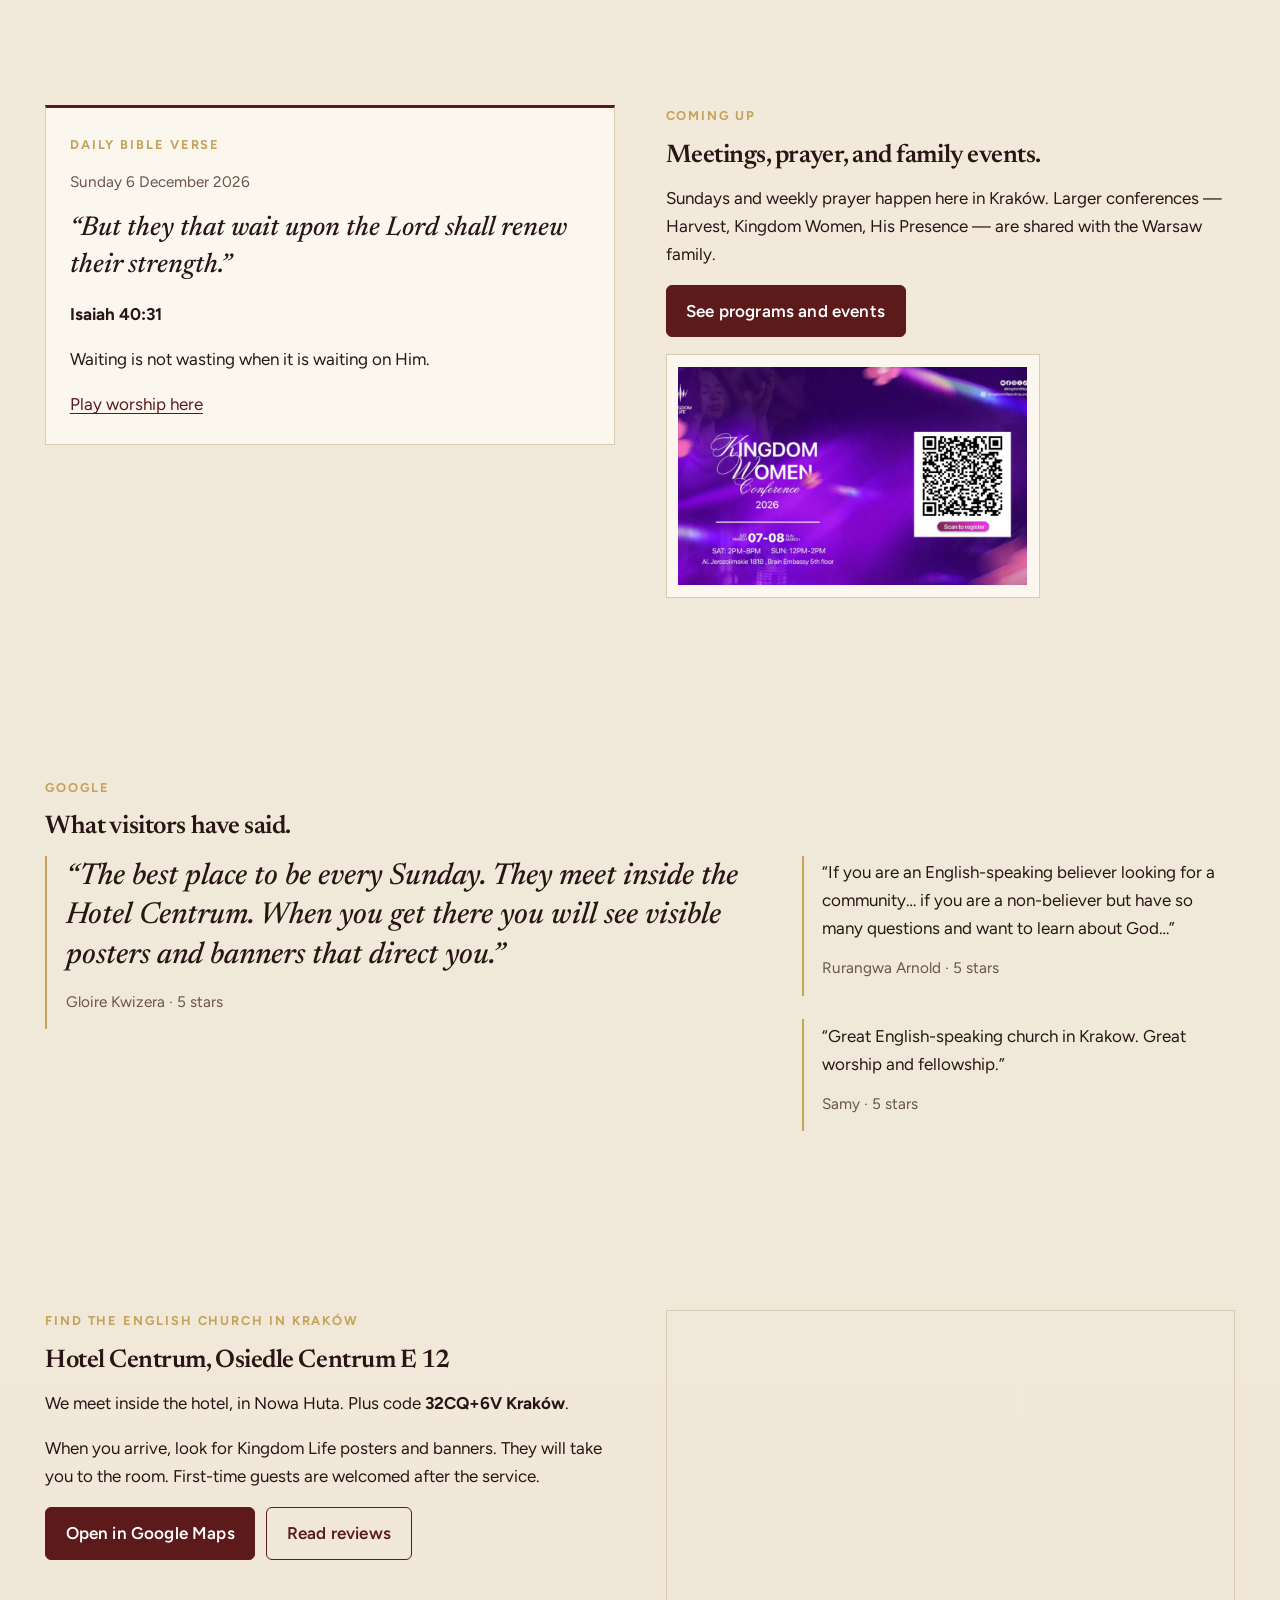
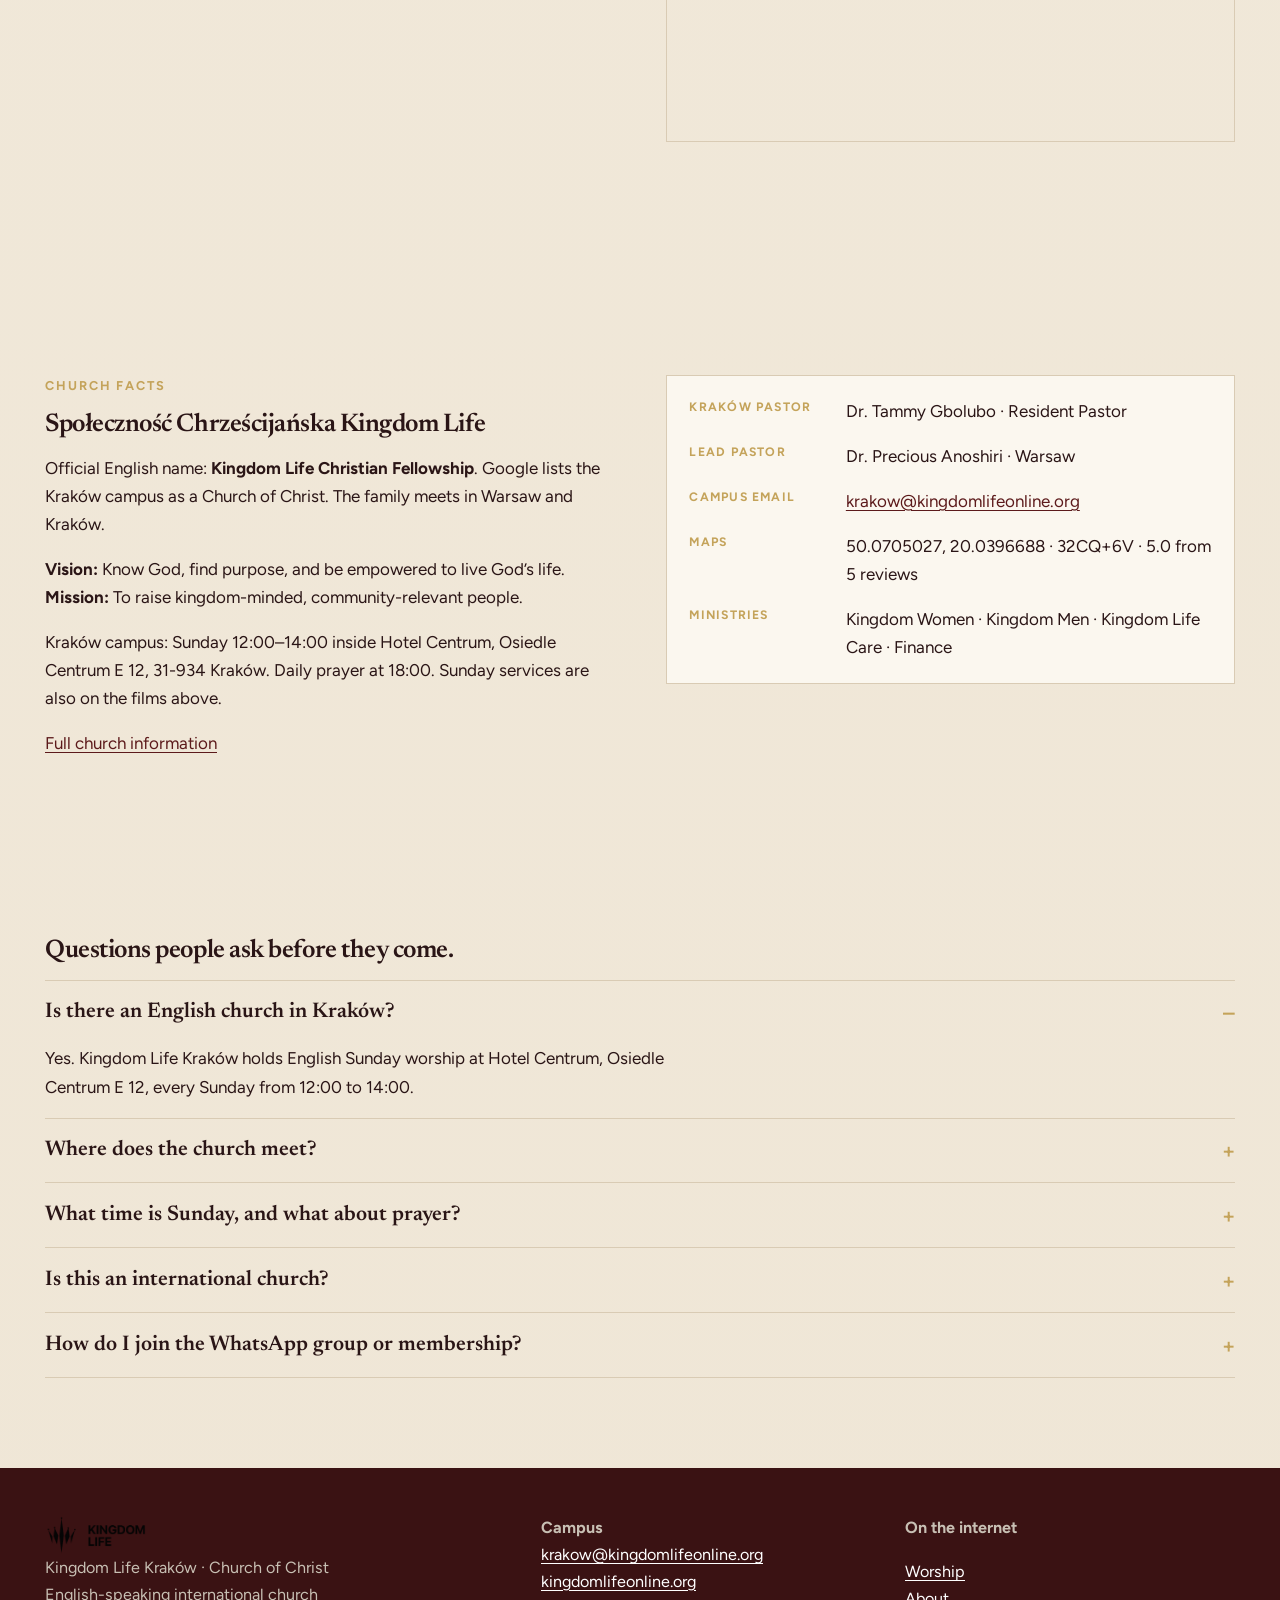
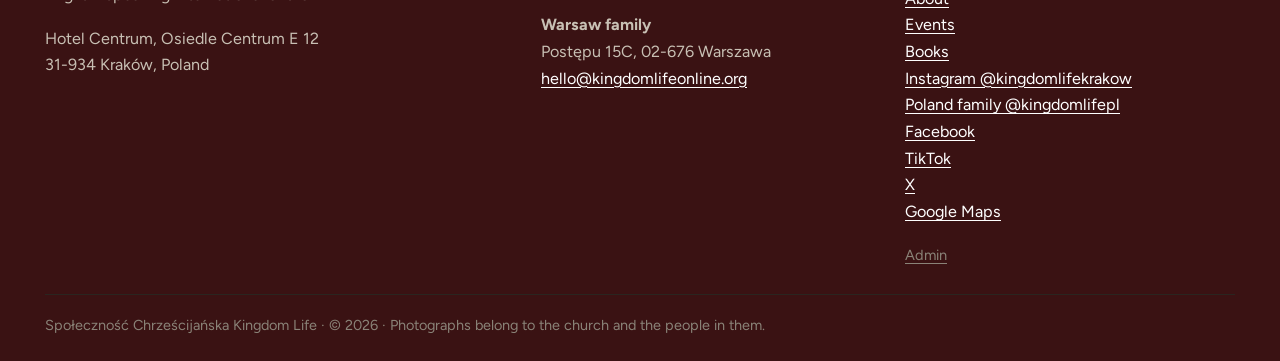
==== commit a2658818: "Restyle Kingdom Life Kraków with sanctuary cream, burgundy, and soft gold. Keep real campus data, wo" ====
--- a/index.html
+++ b/index.html
@@ -2,14 +2,12 @@
 <html lang="en">
 <head>
   <meta charset="utf-8">
-  <meta name="viewport" content="width=device-width, initial-scale=1, viewport-fit=cover">
+  <meta name="viewport" content="width=device-width, initial-scale=1">
   <title>English Church in Krakow | Kingdom Life Kraków</title>
   <meta name="description" content="Kingdom Life Kraków is an English-speaking Church of Christ. Sundays 12:00–14:00 inside Hotel Centrum, Osiedle Centrum E 12, Nowa Huta.">
   <meta name="keywords" content="English church in Krakow, English speaking church Krakow, international church Krakow, Church of Christ Krakow, Kingdom Life Krakow, church Nowa Huta, Hotel Centrum church">
   <link rel="canonical" href="https://arnold-rg.github.io/kingdom-life-krakow/">
-  <meta name="theme-color" content="#1a3d32">
-  <meta name="referrer" content="strict-origin-when-cross-origin">
-  <meta http-equiv="Content-Security-Policy" content="default-src 'self'; img-src 'self' data: https:; media-src 'self' https:; style-src 'self' 'unsafe-inline' https://fonts.googleapis.com; font-src 'self' https://fonts.gstatic.com; script-src 'self' 'unsafe-inline'; frame-src https://www.youtube-nocookie.com https://www.youtube.com https://maps.google.com https://www.google.com; connect-src 'self' https://api.github.com https://i.ytimg.com; base-uri 'self'; form-action 'self' mailto:;">
+  <meta name="theme-color" content="#F7F1E6">
   <meta property="og:type" content="website">
   <meta property="og:title" content="English Church in Krakow | Kingdom Life Kraków">
   <meta property="og:description" content="Sundays 12:00–14:00 at Hotel Centrum, Osiedle Centrum E 12, Kraków.">
@@ -32,9 +30,8 @@
   <link rel="preconnect" href="https://fonts.googleapis.com">
   <link rel="preconnect" href="https://fonts.gstatic.com" crossorigin>
   <link rel="preload" as="image" href="assets/gathering-2.jpg">
-  <link href="https://fonts.googleapis.com/css2?family=Figtree:ital,wght@0,400;0,500;0,600;0,700;1,400&family=Fraunces:ital,opsz,wght@0,9..144,500;0,9..144,600;0,9..144,700;1,9..144,500;1,9..144,560&display=swap" rel="stylesheet">
+  <link href="https://fonts.googleapis.com/css2?family=Figtree:ital,wght@0,400;0,500;0,600;0,700;1,400&family=Newsreader:ital,opsz,wght@0,6..72,500;0,6..72,600;0,6..72,700;1,6..72,500&display=swap" rel="stylesheet">
   <link rel="stylesheet" href="css/site.css">
-  <link rel="stylesheet" href="assets/arnova/arnova-base.css">
   <script>
   document.documentElement.classList.add("js");
 </script>
@@ -117,7 +114,7 @@
   <div class="topbar">
     <div class="wrap">
       <span>Sunday service · 12:00–14:00 · Hotel Centrum, Nowa Huta</span>
-      <span><a href="https://www.google.com/maps/dir/?api=1&amp;destination=50.0705027,20.0396688" rel="noopener noreferrer" target="_blank">Directions</a> · <a href="mailto:krakow@kingdomlifeonline.org">krakow@kingdomlifeonline.org</a></span>
+      <span><a href="https://www.google.com/maps/dir/?api=1&amp;destination=50.0705027,20.0396688">Directions</a> · <a href="mailto:krakow@kingdomlifeonline.org">krakow@kingdomlifeonline.org</a></span>
     </div>
   </div>
   <header class="site-header">
@@ -148,12 +145,12 @@
       <div class="wrap hero-inner">
         <div class="hero-copy">
           <img class="hero-crown" src="assets/favicon.png" alt="" width="52" height="52">
-          <p class="hero-brand">Kingdom Life Kraków</p>
+          <p class="kicker">Kingdom Life Kraków</p>
           <h1>An English-speaking church in Kraków.</h1>
-          <p class="hero-lede">Sundays 12:00–14:00 at Hotel Centrum, Nowa Huta — for students, families, and anyone still asking about God.</p>
+          <p class="hero-lede">Sundays from 12:00 to 14:00, inside Hotel Centrum in Nowa Huta. A Church of Christ campus for students, families, and anyone who still has questions about God.</p>
           <p class="hero-actions">
-            <a class="btn" href="#sunday">Visit Sunday</a>
-            <a class="btn ghost" href="#worship">Watch</a>
+            <a class="btn" href="#sundays">Plan this Sunday</a>
+            <a class="btn ghost" href="join.html">Join the community</a>
           </p>
         </div>
       </div>
@@ -161,28 +158,13 @@
 
     <div class="wrap hero-meta">
       <p class="hero-note" lang="pl">Szukasz angielskiego kościoła w Krakowie? Zapraszamy w niedzielę o 12:00 do Hotelu Centrum.</p>
-      <p class="small muted">5.0 on Google Maps · 5 reviews · <a href="https://www.google.com/maps/place/Kingdom+Life+Krakow/@50.0705027,20.0396688,17z" rel="noopener noreferrer" target="_blank">See the listing</a></p>
+      <p class="small muted">5.0 on Google Maps · 5 reviews · <a href="https://www.google.com/maps/place/Kingdom+Life+Krakow/@50.0705027,20.0396688,17z">See the listing</a></p>
     </div>
 
-    <section class="section welcome-split reveal arn-reveal section--ivory" id="welcome">
-      <div class="wrap split">
-        <div>
-          <p class="kicker">Welcome</p>
-          <h2>A church home in English.</h2>
-          <p>If you are an English-speaking believer looking for a community in Kraków, come on Sunday. Stay after the service. Someone will want to meet you.</p>
-        </div>
-        <div>
-          <p class="kicker">Still asking</p>
-          <h2>You do not need to have it all settled.</h2>
-          <p>If you are not a believer, but you have questions and want to learn about God, you are welcome. Bring the questions. We would rather talk than pretend.</p>
-        </div>
-      </div>
-    </section>
-
-    <div class="wrap bulletin-band" id="sunday">
-      <section class="bulletin" aria-label="Sunday">
-        <div>
-          <p class="bulletin-label">Sunday</p>
+    <div class="wrap bulletin-band" id="sundays">
+      <section class="bulletin" aria-label="This Sunday">
+        <div>
+          <p class="bulletin-label">This Sunday</p>
           <strong>12:00–14:00</strong>
           <p>Worship, the Word, and fellowship in English.</p>
         </div>
@@ -198,20 +180,34 @@
         </div>
       </section>
       <nav class="home-jump" aria-label="On this page">
-        <a href="#welcome">Welcome</a>
         <a href="#visit">First visit</a>
-        <a href="#community">Community</a>
-        <a href="#worship">Watch</a>
-        <a href="#location">Location</a>
-        <a href="#pastor">Pastor</a>
-        <a href="join.html">Join</a>
+        <a href="#gallery">People</a>
+        <a href="#worship">Worship</a>
+        <a href="#find-us">Find us</a>
+        <a href="about.html">About</a>
+        <a href="events.html">Events</a>
       </nav>
     </div>
 
-    <section class="section reveal arn-reveal" id="visit">
+    <section class="section welcome-split reveal">
+      <div class="wrap split">
+        <div>
+          <p class="kicker">If you already believe</p>
+          <h2>A church home in English.</h2>
+          <p>If you are an English-speaking believer looking for a community in Kraków, come on Sunday. Stay after the service. Someone will want to meet you.</p>
+        </div>
+        <div>
+          <p class="kicker">If you still have questions</p>
+          <h2>You do not need to have it all settled.</h2>
+          <p>If you are not a believer, but you have questions and want to learn about God, you are welcome. Bring the questions. We would rather talk than pretend.</p>
+        </div>
+      </div>
+    </section>
+
+    <section class="section reveal" id="visit">
       <div class="wrap">
-        <p class="kicker">Your first visit</p>
-        <h2>How Sunday works.</h2>
+        <p class="kicker">Arriving</p>
+        <h2>Your first Sunday.</h2>
         <ol class="steps">
           <li>
             <h3>The building</h3>
@@ -233,10 +229,10 @@
       </div>
     </section>
 
-    <section class="section reveal arn-reveal section--ivory" id="community">
+    <section class="section reveal" id="gallery">
       <div class="wrap">
         <div class="gallery-intro">
-          <p class="kicker">Community</p>
+          <p class="kicker">People</p>
           <h2>The pastors, and the room on Sunday.</h2>
           <p>Names and emails for the wider team are on the <a href="about.html">about page</a>. The photographs below are of people, not posters.</p>
         </div>
@@ -334,29 +330,29 @@
       </div>
     </section>
 
-    <section class="section reveal arn-reveal" id="worship">
+    <section class="section reveal" id="worship">
       <div class="wrap">
         <p class="kicker">Kingdom Life Poland channel</p>
         <h2>Every film plays on this page.</h2>
         <p>Kraków and Warsaw share the Kingdom Life Poland channel. Choose a shelf, then a title. One film plays here, and choosing another title stops the one already playing.</p>
         <div class="sermons" data-sermons="all"></div>
         <div class="socials">
-          <a href="https://www.instagram.com/kingdomlifekrakow/" rel="noopener noreferrer" target="_blank">Instagram @kingdomlifekrakow</a>
-          <a href="https://www.instagram.com/kingdomlifepl/" rel="noopener noreferrer" target="_blank">Poland family @kingdomlifepl</a>
-          <a href="https://www.facebook.com/kingdomlifepl" rel="noopener noreferrer" target="_blank">Facebook</a>
-          <a href="https://www.tiktok.com/@kingdomlifepl" rel="noopener noreferrer" target="_blank">TikTok</a>
-          <a href="https://twitter.com/KingdomlifePL" rel="noopener noreferrer" target="_blank">X @KingdomlifePL</a>
-          <a href="https://kingdomlifeonline.org/" rel="noopener noreferrer" target="_blank">kingdomlifeonline.org</a>
-          <a href="https://www.google.com/maps/place/Kingdom+Life+Krakow/@50.0705027,20.0396688,17z" rel="noopener noreferrer" target="_blank">Google Maps</a>
-        </div>
-      </div>
-    </section>
-
-    <section class="section reveal arn-reveal section--ink" id="pastor">
-      <div class="wrap people people--on-ink">
+          <a href="https://www.instagram.com/kingdomlifekrakow/">Instagram @kingdomlifekrakow</a>
+          <a href="https://www.instagram.com/kingdomlifepl/">Poland family @kingdomlifepl</a>
+          <a href="https://www.facebook.com/kingdomlifepl">Facebook</a>
+          <a href="https://www.tiktok.com/@kingdomlifepl">TikTok</a>
+          <a href="https://twitter.com/KingdomlifePL">X @KingdomlifePL</a>
+          <a href="https://kingdomlifeonline.org/">kingdomlifeonline.org</a>
+          <a href="https://www.google.com/maps/place/Kingdom+Life+Krakow/@50.0705027,20.0396688,17z">Google Maps</a>
+        </div>
+      </div>
+    </section>
+
+    <section class="section reveal" id="pastor">
+      <div class="wrap people">
         <img src="assets/pastor-tammy.jpg" alt="Dr. Tammy Gbolubo, Resident Pastor of the Krakow campus" width="768" height="768">
         <div>
-          <p class="kicker">Pastor</p>
+          <p class="kicker">Kraków campus</p>
           <h2>Dr. Tammy Gbolubo, Resident Pastor</h2>
           <p>Dr. Tammy shepherds the Kraków campus. Write if you want to visit, ask a question, or join the membership group.</p>
           <p><a href="pastor.html">Ask the pastor</a> · <a href="mailto:Pastor@kingdomlifeonline.org">Pastor@kingdomlifeonline.org</a> · <a href="mailto:krakow@kingdomlifeonline.org">krakow@kingdomlifeonline.org</a></p>
@@ -364,19 +360,7 @@
       </div>
     </section>
 
-    <section class="section reveal arn-reveal" id="join">
-      <div class="wrap">
-        <p class="kicker">Join</p>
-        <h2>Belong here, not only visit.</h2>
-        <p>Come on Sunday first if you can. Then ask to be added to the Kraków membership and WhatsApp community.</p>
-        <p class="actions">
-          <a class="btn" href="join.html">Join the community</a>
-          <a class="btn ghost" href="#sunday">Plan this Sunday</a>
-        </p>
-      </div>
-    </section>
-
-    <section class="section reveal arn-reveal">
+    <section class="section reveal">
       <div class="wrap split">
         <div class="verse-box">
           <p class="kicker">Daily Bible verse</p>
@@ -398,7 +382,7 @@
       </div>
     </section>
 
-    <section class="section reveal arn-reveal">
+    <section class="section reveal">
       <div class="wrap">
         <p class="kicker">Google</p>
         <h2>What visitors have said.</h2>
@@ -421,16 +405,16 @@
       </div>
     </section>
 
-    <section class="section reveal arn-reveal" id="location">
+    <section class="section reveal" id="find-us">
       <div class="wrap split">
         <div>
-          <p class="kicker">Location</p>
+          <p class="kicker">Find the English church in Kraków</p>
           <h2>Hotel Centrum, Osiedle Centrum E 12</h2>
           <p>We meet inside the hotel, in Nowa Huta. Plus code <strong>32CQ+6V Kraków</strong>.</p>
           <p>When you arrive, look for Kingdom Life posters and banners. They will take you to the room. First-time guests are welcomed after the service.</p>
           <p class="actions">
-            <a class="btn" href="https://www.google.com/maps/dir/?api=1&amp;destination=Kingdom+Life+Krakow,+Osiedle+Centrum+E+12,+31-934+Krak%C3%B3w" rel="noopener noreferrer" target="_blank">Open in Google Maps</a>
-            <a class="btn ghost" href="https://www.google.com/maps/place/Kingdom+Life+Krakow/@50.0705027,20.0396688,17z" rel="noopener noreferrer" target="_blank">Read reviews</a>
+            <a class="btn" href="https://www.google.com/maps/dir/?api=1&amp;destination=Kingdom+Life+Krakow,+Osiedle+Centrum+E+12,+31-934+Krak%C3%B3w">Open in Google Maps</a>
+            <a class="btn ghost" href="https://www.google.com/maps/place/Kingdom+Life+Krakow/@50.0705027,20.0396688,17z">Read reviews</a>
           </p>
           <div class="find-photos">
             <figure>
@@ -445,7 +429,7 @@
       </div>
     </section>
 
-    <section class="section reveal arn-reveal" id="about-short">
+    <section class="section reveal" id="about-short">
       <div class="wrap split">
         <div>
           <p class="kicker">Church facts</p>
@@ -466,7 +450,7 @@
       </div>
     </section>
 
-    <section class="section faq reveal arn-reveal">
+    <section class="section faq reveal">
       <div class="wrap">
         <h2>Questions people ask before they come.</h2>
         <details open>
@@ -503,7 +487,7 @@
       <div>
         <p><strong>Campus</strong><br>
         <a href="mailto:krakow@kingdomlifeonline.org">krakow@kingdomlifeonline.org</a><br>
-        <a href="https://kingdomlifeonline.org/" rel="noopener noreferrer" target="_blank">kingdomlifeonline.org</a></p>
+        <a href="https://kingdomlifeonline.org/">kingdomlifeonline.org</a></p>
         <p><strong>Warsaw family</strong><br>Postępu 15C, 02-676 Warszawa<br><a href="mailto:hello@kingdomlifeonline.org">hello@kingdomlifeonline.org</a></p>
       </div>
       <div>
@@ -513,19 +497,18 @@
           <a href="about.html">About</a><br>
           <a href="events.html">Events</a><br>
           <a href="books.html">Books</a><br>
-          <a href="https://www.instagram.com/kingdomlifekrakow/" rel="noopener noreferrer" target="_blank">Instagram @kingdomlifekrakow</a><br>
-          <a href="https://www.instagram.com/kingdomlifepl/" rel="noopener noreferrer" target="_blank">Poland family @kingdomlifepl</a><br>
-          <a href="https://www.facebook.com/kingdomlifepl" rel="noopener noreferrer" target="_blank">Facebook</a><br>
-          <a href="https://www.tiktok.com/@kingdomlifepl" rel="noopener noreferrer" target="_blank">TikTok</a><br>
-          <a href="https://twitter.com/KingdomlifePL" rel="noopener noreferrer" target="_blank">X</a><br>
-          <a href="https://www.google.com/maps/place/Kingdom+Life+Krakow/@50.0705027,20.0396688,17z" rel="noopener noreferrer" target="_blank">Google Maps</a>
+          <a href="https://www.instagram.com/kingdomlifekrakow/">Instagram @kingdomlifekrakow</a><br>
+          <a href="https://www.instagram.com/kingdomlifepl/">Poland family @kingdomlifepl</a><br>
+          <a href="https://www.facebook.com/kingdomlifepl">Facebook</a><br>
+          <a href="https://www.tiktok.com/@kingdomlifepl">TikTok</a><br>
+          <a href="https://twitter.com/KingdomlifePL">X</a><br>
+          <a href="https://www.google.com/maps/place/Kingdom+Life+Krakow/@50.0705027,20.0396688,17z">Google Maps</a>
         </p>
         <p class="foot-quiet"><a href="admin.html">Admin</a></p>
       </div>
     </div>
     <div class="wrap legal">Społeczność Chrześcijańska Kingdom Life · © <span data-year></span> · Photographs belong to the church and the people in them.</div>
   </footer>
-  <script src="assets/arnova/arnova-secure.js"></script>
   <script src="js/site.js"></script>
   <script type="module" src="js/scroll-motion.js"></script>
   <script src="js/verse.js"></script>
--- a/css/site.css
+++ b/css/site.css
@@ -1,46 +1,39 @@
-/* Kingdom Life Kraków — Forest & Gold
-   Warm · reverent · modern · photo-led */
+/* Kingdom Life Kraków — warm sanctuary
+   Cream · deep burgundy · soft gold · human church feel */
 
 :root {
-  --ink: #121916;
-  --black: #0c1210;
+  --ink: #2a1516;
+  --black: #2a1516;
   --white: #ffffff;
-  --paper: #f3efe6;
-  --paper-2: #e8e2d6;
-  --paper-deep: #ddd6c8;
-  --card: #faf7f1;
-  --forest: #1a3d32;
-  --forest-deep: #0f2a22;
-  --leaf: #2a5c4c;
-  --gold: #c9a46c;
-  --gold-soft: #d4b87a;
-  --gold-deep: #a8844a;
-  --mute: #5a625c;
-  --muted: #5a625c;
-  --rule: #d4cdc0;
-  --line: #d4cdc0;
-  --footer: #0c1210;
-  --ember: #c9a46c;
-  --ember-soft: #d4b87a;
-  --brass: #c9a46c;
-  --jewel: #2a5c4c;
-  --on-gold: #0c1210;
-  --void: #0c1210;
-  --glass-top: rgba(243, 239, 230, 0.82);
-  --glass-dock: rgba(12, 18, 16, 0.78);
+  --paper: #F7F1E6;
+  --paper-2: #efe6d6;
+  --paper-deep: #e8dcc8;
+  --card: #fbf7ef;
+  --forest: #5C1A1B;
+  --leaf: #5C1A1B;
+  --ember: #C4A35A;
+  --ember-soft: #d4b86e;
+  --mute: #6b5448;
+  --muted: #6b5448;
+  --rule: #d9cbb4;
+  --line: #d9cbb4;
+  --footer: #3a1213;
+  --gold: #C4A35A;
+  --brass: #C4A35A;
+  --jewel: #5C1A1B;
+  --on-gold: #2a1516;
+  --void: #efe6d6;
+  --glass-top: rgba(247, 241, 230, 0.82);
+  --glass-dock: rgba(92, 26, 27, 0.88);
   --max: 70rem;
   --measure: 38rem;
   --space-xl: 3.5rem;
   --dock-pad: 0px;
-  --radius: 999px;
-  --radius-sm: 10px;
+  --radius: 6px;
   --ease: cubic-bezier(0.22, 1, 0.36, 1);
-  --ease-out: cubic-bezier(0.16, 1, 0.3, 1);
-  --serif: "Fraunces", "Iowan Old Style", Georgia, serif;
+  --serif: "Newsreader", "Iowan Old Style", "Palatino Linotype", Georgia, serif;
   --sans: "Figtree", "Segoe UI", sans-serif;
-  --grain: url("data:image/svg+xml,%3Csvg viewBox='0 0 256 256' xmlns='http://www.w3.org/2000/svg'%3E%3Cfilter id='n'%3E%3CfeTurbulence type='fractalNoise' baseFrequency='0.85' numOctaves='3' stitchTiles='stitch'/%3E%3C/filter%3E%3Crect width='100%25' height='100%25' filter='url(%23n)'/%3E%3C/svg%3E");
-  --safe-x: max(1.1rem, env(safe-area-inset-left), env(safe-area-inset-right));
-  --safe-b: max(0px, env(safe-area-inset-bottom));
+  --grain: url("data:image/svg+xml,%3Csvg viewBox='0 0 256 256' xmlns='http://www.w3.org/2000/svg'%3E%3Cfilter id='n'%3E%3CfeTurbulence type='fractalNoise' baseFrequency='0.9' numOctaves='3' stitchTiles='stitch'/%3E%3C/filter%3E%3Crect width='100%25' height='100%25' filter='url(%23n)'/%3E%3C/svg%3E");
 }
 
 *,
@@ -50,26 +43,20 @@
 html {
   scroll-behavior: smooth;
   color-scheme: light;
-  font-size: clamp(1rem, 0.94rem + 0.25vw, 1.125rem);
-  -webkit-text-size-adjust: 100%;
+  font-size: 1.0625rem;
 }
 
 body {
   margin: 0;
   color: var(--ink);
   background-color: var(--paper);
-  background-image:
-    radial-gradient(ellipse 80% 50% at 10% -10%, rgba(26, 61, 50, 0.07), transparent 55%),
-    radial-gradient(ellipse 60% 40% at 90% 0%, rgba(201, 164, 108, 0.08), transparent 50%),
-    linear-gradient(180deg, var(--paper) 0%, var(--paper-2) 100%);
+  background-image: linear-gradient(180deg, var(--paper) 0%, var(--paper-2) 100%);
   font-family: var(--sans);
   font-weight: 400;
   line-height: 1.65;
   text-rendering: optimizeLegibility;
   overflow-x: clip;
   padding-bottom: var(--dock-pad);
-  padding-left: env(safe-area-inset-left);
-  padding-right: env(safe-area-inset-right);
 }
 
 body::before {
@@ -78,7 +65,7 @@
   inset: 0;
   pointer-events: none;
   z-index: 50;
-  opacity: 0.028;
+  opacity: 0.02;
   contain: strict;
   background-image: var(--grain);
 }
@@ -90,23 +77,22 @@
   color: var(--leaf);
   text-underline-offset: 0.18em;
   overflow-wrap: break-word;
-  transition: color 0.25s var(--ease);
+  transition: color 0.2s var(--ease);
 }
 a:hover { color: var(--forest); }
 
 :focus-visible {
-  outline: 2px solid var(--gold);
+  outline: 2px solid var(--ember);
   outline-offset: 3px;
 }
 
-::selection { background: rgba(201, 164, 108, 0.35); color: var(--ink); }
+::selection { background: #e8c4ad; color: var(--ink); }
 
 h1, h2, h3, h4 {
   font-family: var(--serif);
-  font-weight: 560;
-  font-variation-settings: "SOFT" 40, "WONK" 0.4;
-  line-height: 1.18;
-  letter-spacing: -0.02em;
+  font-weight: 600;
+  line-height: 1.2;
+  letter-spacing: -0.018em;
   margin: 0 0 0.75rem;
   text-wrap: balance;
   color: var(--ink);
@@ -122,7 +108,7 @@
 .faq p { max-width: var(--measure); }
 
 .wrap {
-  width: min(100% - (2 * var(--safe-x)), var(--max));
+  width: min(100% - 2.5rem, var(--max));
   margin-inline: auto;
 }
 
@@ -131,10 +117,10 @@
 
 .kicker {
   margin: 0 0 0.85rem;
-  color: var(--gold-deep);
-  font-size: 0.72rem;
+  color: var(--ember);
+  font-size: 0.75rem;
   font-weight: 700;
-  letter-spacing: 0.16em;
+  letter-spacing: 0.15em;
   text-transform: uppercase;
 }
 
@@ -159,22 +145,22 @@
   color: var(--ink);
   padding: 0.6rem 0.85rem;
   font-weight: 600;
-  border-radius: var(--radius-sm);
-}
-.skip:focus { top: max(0.65rem, env(safe-area-inset-top)); }
+}
+.skip:focus { top: 0.65rem; }
 
 /* —— Topbar —— */
 .topbar {
   position: sticky;
   top: 0;
   z-index: 80;
-  background: linear-gradient(90deg, var(--forest-deep), var(--forest) 55%, #234f42);
-  color: #f3efe6;
-  font-size: 0.82rem;
+  background: var(--forest);
+  color: #f3eee6;
+  font-size: 0.84rem;
   font-weight: 500;
   letter-spacing: 0.01em;
   padding: 0.5rem 0;
-  padding-top: max(0.5rem, env(safe-area-inset-top));
+  border-bottom: 0;
+  box-shadow: none;
 }
 .topbar .wrap {
   display: flex;
@@ -185,11 +171,11 @@
 }
 .topbar .wrap > * { min-width: 0; max-width: 100%; }
 .topbar a {
-  color: var(--gold-soft);
+  color: #fff;
   font-weight: 600;
   text-decoration: none;
 }
-.topbar a:hover { color: #fff; }
+.topbar a:hover { color: var(--gold); }
 
 /* —— Header —— */
 .site-header {
@@ -197,14 +183,11 @@
   top: var(--topbar-h, 0px);
   z-index: 70;
   background: var(--glass-top);
-  border-bottom: 1px solid rgba(212, 205, 192, 0.65);
+  border-bottom: 1px solid rgba(207, 197, 182, 0.7);
+  box-shadow: none;
   color: var(--ink);
-  backdrop-filter: blur(18px) saturate(1.25);
-  -webkit-backdrop-filter: blur(18px) saturate(1.25);
-  transition: box-shadow 0.35s var(--ease), background 0.35s var(--ease);
-}
-.site-header.is-compact {
-  box-shadow: 0 8px 28px rgba(12, 18, 16, 0.08);
+  backdrop-filter: blur(16px) saturate(1.2);
+  -webkit-backdrop-filter: blur(16px) saturate(1.2);
 }
 .site-header::before { display: none; }
 
@@ -215,11 +198,8 @@
   align-items: center;
   justify-content: space-between;
   gap: 1rem;
-  min-height: 4.1rem;
-  transition: min-height 0.3s var(--ease);
-}
-.site-header.is-compact .nav-row { min-height: 3.35rem; }
-.site-header.is-compact .logo img { height: 34px; }
+  min-height: 4.25rem;
+}
 
 .logo {
   display: flex;
@@ -229,10 +209,10 @@
   color: inherit;
   min-width: 0;
 }
-.logo img { height: 42px; width: auto; transition: height 0.3s var(--ease); }
+.logo img { height: 42px; width: auto; }
 .logo-campus {
   margin-top: 0.12rem;
-  color: var(--gold-deep);
+  color: var(--ember);
   font-size: 0.68rem;
   font-weight: 600;
   letter-spacing: 0.16em;
@@ -252,50 +232,33 @@
   font-family: var(--serif);
   font-style: italic;
   font-size: 1.15rem;
-  color: var(--gold-deep);
+  color: var(--ember);
 }
 
 .nav-links {
   display: flex;
   align-items: center;
-  gap: 0.2rem 0.15rem;
+  gap: 0.25rem 1.1rem;
   flex-wrap: wrap;
 }
 .nav-links a {
   color: var(--ink);
   text-decoration: none;
   font-weight: 600;
-  font-size: 0.92rem;
-  padding: 0.45rem 0.7rem;
-  border-radius: var(--radius);
+  font-size: 0.94rem;
+  padding: 0.35rem 0;
   background: none;
-  opacity: 0;
-  transform: translateY(-6px);
-  animation: nav-stagger 0.55s var(--ease-out) forwards;
-  transition: color 0.2s var(--ease), background 0.25s var(--ease);
-}
-.nav-links a:nth-child(1) { animation-delay: 0.05s; }
-.nav-links a:nth-child(2) { animation-delay: 0.1s; }
-.nav-links a:nth-child(3) { animation-delay: 0.15s; }
-.nav-links a:nth-child(4) { animation-delay: 0.2s; }
-.nav-links a:nth-child(5) { animation-delay: 0.25s; }
-.nav-links a:nth-child(6) { animation-delay: 0.3s; }
+  transition: color 0.2s var(--ease);
+}
 .nav-links a:hover,
-.nav-links a[aria-current="page"] {
-  color: var(--forest);
-  background: rgba(26, 61, 50, 0.07);
-}
+.nav-links a[aria-current="page"] { color: var(--forest); }
 
 .nav-links a.nav-join,
 .nav-links a.nav-join:hover,
 .nav-links a.nav-join[aria-current="page"] {
-  color: var(--on-gold) !important;
-  background: var(--gold) !important;
-  border-color: var(--gold) !important;
-}
-
-@keyframes nav-stagger {
-  to { opacity: 1; transform: none; }
+  color: #fff !important;
+  background: var(--forest) !important;
+  border-color: var(--forest) !important;
 }
 
 .nav-join,
@@ -303,9 +266,8 @@
   display: inline-flex;
   align-items: center;
   justify-content: center;
-  min-height: 48px;
-  min-width: 44px;
-  padding: 0.7rem 1.35rem;
+  min-height: 46px;
+  padding: 0.65rem 1.15rem;
   border: 1px solid var(--forest);
   border-radius: var(--radius);
   background: var(--forest);
@@ -315,27 +277,14 @@
   font-weight: 600;
   letter-spacing: 0.01em;
   cursor: pointer;
-  transition:
-    background 0.35s var(--ease),
-    border-color 0.35s var(--ease),
-    color 0.35s var(--ease),
-    border-radius 0.4s var(--ease),
-    transform 0.3s var(--ease),
-    box-shadow 0.35s var(--ease);
-}
-.nav-join { padding: 0.55rem 1.1rem !important; min-height: 42px; }
+  transition: background 0.2s var(--ease), border-color 0.2s var(--ease), color 0.2s var(--ease);
+}
+.nav-join { padding: 0.55rem 1rem !important; min-height: 42px; }
 .nav-join:hover,
 .btn:hover {
   background: var(--leaf);
   border-color: var(--leaf);
   color: #fff !important;
-  border-radius: 12px;
-  box-shadow: 0 10px 28px rgba(26, 61, 50, 0.22);
-  transform: translateY(-1px);
-}
-.btn:active {
-  transform: translateY(0);
-  border-radius: 8px;
 }
 
 .menu-btn {
@@ -355,12 +304,8 @@
   text-transform: uppercase;
   font-size: 0.75rem;
   cursor: pointer;
-  transition: background 0.25s var(--ease), border-radius 0.35s var(--ease);
-}
-.menu-btn:hover {
-  background: rgba(26, 61, 50, 0.08);
-  border-radius: 12px;
-}
+}
+.menu-btn:hover { background: rgba(36, 70, 58, 0.08); }
 
 /* —— Dock (phones/tablets only) —— */
 .dock {
@@ -374,30 +319,30 @@
   padding: 0.35rem;
   gap: 0.15rem;
   border-radius: 1.15rem;
-  background: var(--glass-dock);
-  border: 1px solid rgba(201, 164, 108, 0.22);
-  box-shadow: 0 14px 36px rgba(12, 18, 16, 0.4);
+  background: rgba(26, 24, 22, 0.55);
+  border: 1px solid rgba(255, 255, 255, 0.18);
+  box-shadow: 0 14px 32px rgba(20, 18, 16, 0.3);
   backdrop-filter: blur(24px) saturate(1.4);
   -webkit-backdrop-filter: blur(24px) saturate(1.4);
-  color: #f3efe6;
+  color: #f4efe7;
 }
 .dock-item {
   flex: 1 1 0;
   display: flex;
   align-items: center;
   justify-content: center;
-  min-height: 2.65rem;
+  min-height: 2.55rem;
   min-width: 0;
   padding: 0.35rem 0.12rem;
-  border-radius: 0.85rem;
-  color: #f3efe6;
+  border-radius: 0.8rem;
+  color: #f4efe7;
   text-decoration: none;
   font-size: clamp(0.58rem, 2.6vw, 0.72rem);
   font-weight: 600;
   text-align: center;
   line-height: 1.1;
   letter-spacing: 0.01em;
-  transition: background 0.25s var(--ease), color 0.25s var(--ease);
+  transition: background 0.2s var(--ease);
   overflow-wrap: anywhere;
 }
 .dock-item:hover {
@@ -405,17 +350,17 @@
   color: #fff;
 }
 .dock-item[aria-current="page"] {
-  background: rgba(201, 164, 108, 0.2);
-  color: var(--gold-soft);
+  background: rgba(255, 255, 255, 0.14);
+  color: #fff;
 }
 .dock-join {
-  background: var(--gold);
-  color: var(--on-gold) !important;
+  background: rgba(184, 91, 50, 0.92);
+  color: #fff;
 }
 .dock-join:hover,
 .dock-join[aria-current="page"] {
-  background: var(--gold-soft);
-  color: var(--on-gold) !important;
+  background: var(--ember-soft);
+  color: #fff;
 }
 
 /* —— Hero: full-bleed photography —— */
@@ -428,7 +373,7 @@
   margin: 0;
   padding: 0;
   overflow: hidden;
-  color: #f3efe6;
+  color: #f7f3ec;
 }
 .hero-bg {
   position: absolute;
@@ -442,7 +387,7 @@
   object-fit: cover;
   object-position: center 32%;
   transform: scale(1.04);
-  animation: hero-ken 32s var(--ease) infinite alternate;
+  animation: hero-ken 28s var(--ease) infinite alternate;
 }
 .hero::after {
   content: "";
@@ -451,20 +396,20 @@
   z-index: 1;
   pointer-events: none;
   background:
-    linear-gradient(115deg, rgba(12, 18, 16, 0.82) 0%, rgba(15, 42, 34, 0.55) 40%, rgba(12, 18, 16, 0.2) 68%, rgba(12, 18, 16, 0.45) 100%),
-    linear-gradient(0deg, rgba(12, 18, 16, 0.72) 0%, transparent 52%);
+    linear-gradient(105deg, rgba(20, 18, 16, 0.78) 0%, rgba(20, 18, 16, 0.5) 42%, rgba(20, 18, 16, 0.22) 70%, rgba(20, 18, 16, 0.38) 100%),
+    linear-gradient(0deg, rgba(20, 18, 16, 0.55) 0%, transparent 48%);
 }
 .hero-inner {
   position: relative;
   z-index: 2;
-  width: min(100% - (2 * var(--safe-x)), var(--max));
+  width: min(100% - 2.5rem, var(--max));
   margin-inline: auto;
   padding-top: clamp(5rem, 14vw, 8rem);
   padding-bottom: clamp(2.25rem, 6vw, 3.75rem);
 }
 .hero-copy {
   display: block;
-  max-width: 36rem;
+  max-width: 34rem;
   width: 100%;
   margin: 0;
   padding: 0;
@@ -473,63 +418,41 @@
   width: 3.25rem;
   height: auto;
   margin: 0 0 1rem;
-  filter: drop-shadow(0 2px 10px rgba(0, 0, 0, 0.35));
-  animation: crown-fade 1.1s var(--ease) both;
-}
-.hero-brand {
-  margin: 0 0 0.85rem;
-  font-family: var(--serif);
-  font-size: clamp(1.35rem, 1rem + 1.4vw, 1.85rem);
-  font-weight: 560;
-  font-style: italic;
-  letter-spacing: -0.01em;
-  color: var(--gold-soft);
-  text-shadow: 0 1px 16px rgba(0, 0, 0, 0.35);
-}
-.hero .kicker { color: var(--gold-soft); }
+  filter: drop-shadow(0 2px 14px rgba(196, 163, 90, 0.45));
+  animation: crown-fade 1.4s var(--ease) both;
+}
+.hero .kicker { color: #e8d4a0; }
 .hero h1 {
   max-width: 14em;
-  font-size: clamp(2.05rem, 1.4rem + 3.2vw, 3.5rem);
-  font-weight: 600;
-  line-height: 1.08;
+  font-size: clamp(2rem, 4.6vw, 3.35rem);
+  font-weight: 600;
+  line-height: 1.12;
   margin-bottom: 1rem;
-  color: #faf7f1;
-  text-shadow: 0 1px 22px rgba(0, 0, 0, 0.35);
+  color: #f7f3ec;
+  text-shadow: 0 1px 18px rgba(0, 0, 0, 0.25);
 }
 .hero-lede {
-  font-size: clamp(1.02rem, 0.95rem + 0.35vw, 1.15rem);
-  line-height: 1.6;
-  color: rgba(243, 239, 230, 0.9);
-  margin-bottom: 1.55rem;
+  font-size: 1.1rem;
+  line-height: 1.65;
+  color: rgba(247, 243, 236, 0.9);
+  margin-bottom: 1.5rem;
 }
 .hero-actions,
 .actions {
   display: flex;
   flex-wrap: wrap;
-  gap: 0.7rem;
+  gap: 0.65rem;
   margin: 0 0 0.25rem;
 }
-.hero .btn {
-  background: var(--gold);
-  border-color: var(--gold);
-  color: var(--on-gold) !important;
-  box-shadow: 0 8px 24px rgba(0, 0, 0, 0.28);
-}
-.hero .btn:hover {
-  background: var(--gold-soft);
-  border-color: var(--gold-soft);
-  color: var(--on-gold) !important;
-}
 .hero .btn.ghost {
-  background: rgba(12, 18, 16, 0.25);
-  color: #f3efe6 !important;
-  border-color: rgba(243, 239, 230, 0.55);
-  box-shadow: none;
+  background: rgba(20, 18, 16, 0.2);
+  color: #f7f3ec !important;
+  border-color: rgba(247, 243, 236, 0.55);
 }
 .hero .btn.ghost:hover {
-  background: rgba(243, 239, 230, 0.14);
+  background: rgba(247, 243, 236, 0.14);
   color: #fff !important;
-  border-color: #f3efe6;
+  border-color: #f7f3ec;
 }
 .hero-photo { display: none; }
 .tagline { display: none; }
@@ -543,14 +466,20 @@
 
 @keyframes hero-ken {
   0% { transform: scale(1.04) translate3d(0, 0, 0); }
-  100% { transform: scale(1.11) translate3d(-1.2%, -0.8%, 0); }
+  100% { transform: scale(1.1) translate3d(-1.2%, -0.8%, 0); }
 }
 @keyframes crown-fade {
-  from { opacity: 0; transform: translateY(0.4rem); }
-  to { opacity: 1; transform: translateY(0); }
-}
-
-/* —— Sunday strip —— */
+  0% { opacity: 0; transform: translateY(0.55rem) scale(0.94); filter: drop-shadow(0 0 0 transparent); }
+  55% { opacity: 1; transform: translateY(0) scale(1.02); }
+  100% { opacity: 1; transform: translateY(0) scale(1); filter: drop-shadow(0 2px 14px rgba(196, 163, 90, 0.45)); }
+}
+
+@keyframes gallery-rise {
+  from { opacity: 0; transform: translateY(1.25rem) scale(0.985); }
+  to { opacity: 1; transform: none; }
+}
+
+/* —— Sunday strip (never clobber .wrap centering) —— */
 .wrap.bulletin-band,
 .bulletin-band.wrap {
   margin: 0 auto var(--space-xl);
@@ -578,7 +507,7 @@
 }
 .bulletin-label {
   margin: 0 0 0.45rem;
-  color: var(--gold-deep);
+  color: var(--ember);
   font-size: 0.72rem;
   font-weight: 700;
   letter-spacing: 0.14em;
@@ -589,7 +518,7 @@
   margin-bottom: 0.35rem;
   font-family: var(--serif);
   font-size: 1.4rem;
-  font-weight: 560;
+  font-weight: 600;
   letter-spacing: -0.015em;
   line-height: 1.15;
 }
@@ -607,7 +536,6 @@
   color: var(--mute);
   text-decoration: none;
   border: 0;
-  transition: color 0.2s var(--ease);
 }
 .home-jump a:hover {
   color: var(--forest);
@@ -617,23 +545,6 @@
 
 /* —— Sections —— */
 .section { padding: clamp(3.5rem, 7vw, 5.5rem) 0; }
-.section--ink {
-  background: linear-gradient(165deg, var(--forest-deep) 0%, var(--black) 55%, #12201b 100%);
-  color: #e8e2d6;
-}
-.section--ink h2,
-.section--ink h3 { color: #faf7f1; }
-.section--ink .kicker { color: var(--gold-soft); }
-.section--ink p,
-.section--ink .muted { color: rgba(232, 226, 214, 0.82); }
-.section--ink a { color: var(--gold-soft); }
-.section--ink a:hover { color: #fff; }
-.section--ivory {
-  background:
-    radial-gradient(ellipse 70% 60% at 100% 0%, rgba(201, 164, 108, 0.08), transparent 55%),
-    linear-gradient(180deg, var(--paper) 0%, var(--card) 100%);
-}
-
 .page-mast {
   padding: calc(clamp(2.8rem, 6vw, 4.5rem) + var(--chrome-h, 0px) * 0) 0 1.4rem;
   background: transparent;
@@ -643,10 +554,9 @@
   content: "";
   display: block;
   width: 3.5rem;
-  height: 2px;
+  height: 1px;
   margin-top: 1.4rem;
-  background: linear-gradient(90deg, var(--gold), transparent);
-  border-radius: 2px;
+  background: var(--ember);
 }
 .page-mast h1 {
   max-width: 14em;
@@ -683,7 +593,7 @@
 }
 .steps li {
   counter-increment: step;
-  border-top: 2px solid var(--gold);
+  border-top: 1px solid var(--rule);
   padding-top: 0.85rem;
   min-width: 0;
 }
@@ -693,7 +603,7 @@
   margin-bottom: 0.4rem;
   font-family: var(--serif);
   font-size: 1.4rem;
-  color: var(--gold-deep);
+  color: var(--ember);
 }
 .steps h3 { font-size: 1.35rem; margin-bottom: 0.35rem; }
 .steps p { color: var(--mute); margin: 0; }
@@ -718,7 +628,6 @@
   margin-bottom: 0.7rem;
   background: var(--paper-2);
   border: 1px solid var(--rule);
-  border-radius: var(--radius-sm);
 }
 .photo-open {
   display: block;
@@ -738,7 +647,7 @@
   transition: transform 0.55s var(--ease);
 }
 .team-card:hover .team-photo img { transform: scale(1.04); }
-.team-card h3 { font-size: 1.05rem; margin: 0; font-weight: 560; }
+.team-card h3 { font-size: 1.05rem; margin: 0; font-weight: 600; }
 .team-role,
 .team-mail {
   margin: 0.28rem 0 0;
@@ -763,6 +672,26 @@
   min-width: 0;
   break-inside: unset;
 }
+
+@media (prefers-reduced-motion: no-preference) and (min-width: 1040px) {
+  .js .reveal:not(.is-visible) .photo-tile {
+    opacity: 0;
+    transform: translateY(1.1rem);
+  }
+  .js .reveal.is-visible .photo-tile {
+    animation: gallery-rise 0.8s var(--ease) both;
+  }
+  .js .reveal.is-visible .photo-tile:nth-child(1) { animation-delay: 0.05s; }
+  .js .reveal.is-visible .photo-tile:nth-child(2) { animation-delay: 0.1s; }
+  .js .reveal.is-visible .photo-tile:nth-child(3) { animation-delay: 0.15s; }
+  .js .reveal.is-visible .photo-tile:nth-child(4) { animation-delay: 0.2s; }
+  .js .reveal.is-visible .photo-tile:nth-child(5) { animation-delay: 0.25s; }
+  .js .reveal.is-visible .photo-tile:nth-child(6) { animation-delay: 0.3s; }
+  .js .reveal.is-visible .photo-tile:nth-child(7) { animation-delay: 0.35s; }
+  .js .reveal.is-visible .photo-tile:nth-child(8) { animation-delay: 0.4s; }
+  .js .reveal.is-visible .photo-tile:nth-child(n+9) { animation-delay: 0.48s; }
+}
+
 .photo-tile:nth-child(3n) { margin-top: 0.85rem; }
 .photo-tile:nth-child(5n) { margin-top: 0; }
 .photo-tile--wide {
@@ -775,7 +704,6 @@
   overflow: hidden;
   background: var(--paper-2);
   border: 1px solid var(--rule);
-  border-radius: var(--radius-sm);
   box-shadow: none;
 }
 .photo-frame img {
@@ -811,8 +739,8 @@
 .lightbox button,
 .player-poster { font: inherit; cursor: pointer; }
 .worship-filters button {
-  min-height: 44px;
-  padding: 0.4rem 0.9rem;
+  min-height: 40px;
+  padding: 0.4rem 0.8rem;
   border: 1px solid var(--rule);
   border-radius: var(--radius);
   background: var(--card);
@@ -821,12 +749,10 @@
   font-size: 0.88rem;
   letter-spacing: 0;
   text-transform: none;
-  transition: background 0.25s var(--ease), border-radius 0.35s var(--ease), color 0.25s var(--ease);
 }
 .worship-filters button:hover {
   border-color: var(--forest);
   color: var(--forest);
-  border-radius: 12px;
 }
 .worship-filters button[aria-pressed="true"] {
   background: var(--forest);
@@ -847,7 +773,7 @@
   font-weight: 700;
   letter-spacing: 0.12em;
   text-transform: uppercase;
-  color: var(--gold-deep);
+  color: var(--ember);
   flex: 1 1 16rem;
 }
 .worship-count { margin: 0; color: var(--mute); font-weight: 600; }
@@ -856,10 +782,8 @@
   grid-column: 1;
   width: 100%;
   aspect-ratio: 16 / 9;
-  background: #0c1210;
-  border: 1px solid var(--rule);
-  border-radius: var(--radius-sm);
-  overflow: hidden;
+  background: #111;
+  border: 1px solid var(--rule);
 }
 .player iframe,
 .player-poster {
@@ -869,7 +793,7 @@
   height: 100%;
   border: 0;
 }
-.player-poster { padding: 0; background: #0c1210; }
+.player-poster { padding: 0; background: #1a1816; }
 .player-poster img {
   width: 100%;
   height: 100%;
@@ -880,9 +804,9 @@
   position: absolute;
   left: 1rem;
   bottom: 1rem;
-  padding: 0.55rem 1rem;
-  background: var(--gold);
-  color: var(--on-gold);
+  padding: 0.5rem 0.85rem;
+  background: var(--forest);
+  color: #fff;
   font-weight: 600;
   font-size: 0.8rem;
   border-radius: var(--radius);
@@ -892,7 +816,7 @@
   display: block;
   font-family: var(--serif);
   font-size: 1.25rem;
-  font-weight: 560;
+  font-weight: 600;
   line-height: 1.2;
 }
 .worship-who {
@@ -912,7 +836,6 @@
   overflow: auto;
   background: var(--card);
   border: 1px solid var(--rule);
-  border-radius: var(--radius-sm);
   scrollbar-gutter: stable;
 }
 .worship-list::after {
@@ -923,14 +846,14 @@
   height: 2.5rem;
   margin: -2.5rem 0 0;
   pointer-events: none;
-  background: linear-gradient(180deg, rgba(250, 247, 241, 0), var(--card));
+  background: linear-gradient(180deg, rgba(247, 243, 236, 0), var(--card));
 }
 .worship-group {
   padding: 0.85rem 0.85rem 0.25rem;
   font-family: var(--serif);
   font-style: normal;
   font-size: 1.05rem;
-  color: var(--gold-deep);
+  color: var(--ember);
 }
 .worship-list button {
   display: block;
@@ -943,9 +866,9 @@
   padding: 0.7rem 0.85rem;
   transition: background 0.15s var(--ease);
 }
-.worship-list button:hover { background: rgba(232, 226, 214, 0.65); }
+.worship-list button:hover { background: rgba(228, 221, 210, 0.65); }
 .worship-list button[aria-current="true"] {
-  background: rgba(26, 61, 50, 0.08);
+  background: rgba(36, 70, 58, 0.08);
   box-shadow: inset 3px 0 0 var(--forest);
 }
 .worship-title { display: block; font-weight: 600; }
@@ -961,7 +884,7 @@
 .quote {
   margin: 0;
   padding: 0.15rem 0 0.15rem 1.1rem;
-  border-left: 2px solid var(--gold);
+  border-left: 2px solid var(--ember);
 }
 .quote p { margin-bottom: 0.75rem; }
 .quote-lead p:first-child {
@@ -981,7 +904,7 @@
   background: var(--card);
   border: 1px solid var(--rule);
   border-top: 3px solid var(--forest);
-  border-radius: var(--radius-sm);
+  border-left: 1px solid var(--rule);
   padding: 1.5rem 1.4rem;
 }
 .verse-box blockquote {
@@ -1003,17 +926,9 @@
   align-items: center;
   background: var(--card);
   border: 1px solid var(--rule);
-  border-left: 3px solid var(--gold);
-  border-radius: var(--radius-sm);
+  border-left: 3px solid var(--ember);
   padding: 1.25rem 1.4rem;
 }
-.people--on-ink {
-  background: rgba(250, 247, 241, 0.06);
-  border-color: rgba(201, 164, 108, 0.28);
-  color: #e8e2d6;
-}
-.people--on-ink h2 { color: #faf7f1; }
-.people--on-ink p { color: rgba(232, 226, 214, 0.88); }
 .people > img {
   width: 100%;
   aspect-ratio: 1;
@@ -1021,13 +936,11 @@
   object-position: center top;
   background: var(--paper-2);
   border: 1px solid var(--rule);
-  border-radius: var(--radius-sm);
 }
 .find-photos img {
   width: auto;
   max-width: min(100%, 375px);
   border: 1px solid var(--rule);
-  border-radius: var(--radius-sm);
 }
 .caption {
   margin-top: 0.4rem;
@@ -1038,7 +951,6 @@
   width: 100%;
   height: clamp(18rem, 48vh, 30rem);
   border: 1px solid var(--rule);
-  border-radius: var(--radius-sm);
 }
 .facts {
   display: grid;
@@ -1047,7 +959,6 @@
   margin: 0;
   background: var(--card);
   border: 1px solid var(--rule);
-  border-radius: var(--radius-sm);
   padding: 1.25rem 1.35rem;
 }
 .facts dt {
@@ -1056,7 +967,7 @@
   font-weight: 700;
   letter-spacing: 0.1em;
   text-transform: uppercase;
-  color: var(--gold-deep);
+  color: var(--ember);
 }
 .facts dd { margin: 0; }
 
@@ -1072,7 +983,7 @@
   cursor: pointer;
   font-family: var(--serif);
   font-size: 1.25rem;
-  font-weight: 560;
+  font-weight: 600;
   list-style: none;
 }
 .faq summary::-webkit-details-marker { display: none; }
@@ -1080,7 +991,7 @@
   content: "+";
   font-family: var(--sans);
   font-weight: 600;
-  color: var(--gold-deep);
+  color: var(--ember);
 }
 .faq details[open] summary::after { content: "–"; }
 .faq details p { margin: 0 0 1rem; }
@@ -1098,20 +1009,15 @@
   text-decoration: none;
   border: 1px solid var(--rule);
   background: var(--card);
-  padding: 0.55rem 0.85rem;
+  padding: 0.5rem 0.75rem;
   color: var(--ink);
   font-size: 0.9rem;
   border-radius: var(--radius);
-  min-height: 44px;
-  display: inline-flex;
-  align-items: center;
-  transition: border-color 0.25s var(--ease), color 0.25s var(--ease), border-radius 0.35s var(--ease);
 }
 .library-index a:hover,
 .socials a:hover {
   border-color: var(--forest);
   color: var(--forest);
-  border-radius: 12px;
 }
 
 .shelf { margin-top: 2.5rem; }
@@ -1128,7 +1034,7 @@
   margin: 0;
   font-family: var(--serif);
   font-size: 1.5rem;
-  color: var(--gold-deep);
+  color: var(--ember);
 }
 .shelf-head h2 {
   margin: 0;
@@ -1155,7 +1061,6 @@
   object-fit: contain;
   background: var(--paper-2);
   border: 1px solid var(--rule);
-  border-radius: var(--radius-sm);
 }
 .cover-grid figcaption { padding-top: 0.7rem; }
 .cover-grid h3,
@@ -1171,13 +1076,13 @@
 }
 .event-card img { margin-bottom: 0.75rem; }
 
+/* Poster mat — art-direct saturated event art */
 .poster-mat {
   margin: 1rem 0 0;
   width: min(70%, 22rem);
   padding: 0.7rem;
   background: var(--card);
   border: 1px solid var(--rule);
-  border-radius: var(--radius-sm);
 }
 .poster-mat img {
   width: 100%;
@@ -1185,18 +1090,16 @@
   object-fit: cover;
   object-position: center;
   display: block;
-  border-radius: 6px;
 }
 
 .table-hint { display: none; }
-.table-scroll { overflow-x: auto; margin: 0.5rem 0 1.2rem; -webkit-overflow-scrolling: touch; }
+.table-scroll { overflow-x: auto; margin: 0.5rem 0 1.2rem; }
 table.meetings {
   width: 100%;
   min-width: 42rem;
   border-collapse: collapse;
   background: var(--card);
   border: 1px solid var(--rule);
-  border-radius: var(--radius-sm);
 }
 table.meetings th,
 table.meetings td {
@@ -1236,7 +1139,6 @@
 .card {
   background: var(--card);
   border: 1px solid var(--rule);
-  border-radius: var(--radius-sm);
   padding: 1.35rem 1.4rem 1.5rem;
   box-shadow: none;
 }
@@ -1252,10 +1154,10 @@
 form select,
 .worship-search input {
   width: 100%;
-  min-height: 48px;
-  padding: 0.6rem 0.85rem;
-  border: 1px solid var(--rule);
-  border-radius: var(--radius-sm);
+  min-height: 46px;
+  padding: 0.6rem 0.75rem;
+  border: 1px solid var(--rule);
+  border-radius: var(--radius);
   background: #fff;
   color: var(--ink);
   font: inherit;
@@ -1265,25 +1167,23 @@
 form textarea:focus-visible,
 form select:focus-visible,
 .worship-search input:focus-visible {
-  outline: 2px solid var(--gold);
+  outline: 2px solid var(--ember);
   outline-offset: 1px;
-  border-color: var(--gold);
+  border-color: var(--ember);
 }
 ::placeholder { color: #7a746c; }
 address { font-style: normal; }
 
 /* —— Footer —— */
 .site-footer {
-  background:
-    radial-gradient(ellipse 50% 40% at 20% 0%, rgba(201, 164, 108, 0.12), transparent 50%),
-    var(--footer);
+  background: var(--footer);
   color: #c8c0b4;
   border-top: 0;
   padding: 2.8rem 0 1.4rem;
   font-size: 0.95rem;
 }
 .site-footer a { color: #fff; }
-.site-footer a:hover { color: var(--gold-soft); }
+.site-footer a:hover { color: var(--ember-soft); }
 .foot-grid {
   display: grid;
   grid-template-columns: 1.4fr 1fr 1fr;
@@ -1294,7 +1194,7 @@
 .legal {
   margin-top: 1.6rem;
   padding-top: 1.1rem;
-  border-top: 1px solid #1e2a24;
+  border-top: 1px solid #2a2520;
   color: #8a8378;
   font-size: 0.85rem;
 }
@@ -1308,9 +1208,8 @@
   border: 1px solid var(--rule);
   background: var(--paper);
   color: var(--ink);
-  border-radius: var(--radius-sm);
-}
-.lightbox::backdrop { background: rgba(12, 18, 16, 0.65); }
+}
+.lightbox::backdrop { background: rgba(26, 24, 22, 0.55); }
 .lightbox img {
   width: 100%;
   max-height: 74vh;
@@ -1335,7 +1234,7 @@
   font-weight: 600;
   font-size: 0.8rem;
 }
-.lightbox button:hover { background: rgba(26, 61, 50, 0.08); }
+.lightbox button:hover { background: rgba(36, 70, 58, 0.08); }
 .lightbox-cap {
   margin: 0;
   padding: 0 0.85rem 0.35rem;
@@ -1346,24 +1245,30 @@
 .nav-join:focus-visible,
 .dock-item:focus-visible,
 .player-poster:focus-visible,
-.lightbox :focus-visible { outline-color: var(--gold); }
+.lightbox :focus-visible { outline-color: var(--ember); }
 
 .js .reveal {
   opacity: 0;
-  transform: translateY(1.1rem);
-  transition: opacity 0.75s var(--ease-out), transform 0.75s var(--ease-out);
+  transform: translateY(1rem);
+  transition: opacity 0.7s var(--ease), transform 0.7s var(--ease);
 }
 .js .reveal.is-visible { opacity: 1; transform: none; }
 
+/* Anime.js: never hide content in CSS — JS animates from values only */
 .anime-scroll .js .reveal {
   opacity: 1;
   transform: none;
   transition: none;
 }
-.anime-scroll .hero-bg { overflow: hidden; }
-.anime-scroll .hero-bg img { will-change: transform; }
-.anime-scroll main { overflow-x: clip; }
-
+.anime-scroll .hero-bg {
+  overflow: hidden;
+}
+.anime-scroll .hero-bg img {
+  will-change: transform;
+}
+.anime-scroll main {
+  overflow-x: clip;
+}
 .scroll-progress {
   position: fixed;
   top: 0;
@@ -1376,7 +1281,7 @@
   border: 0;
   transform-origin: 0 50%;
   transform: scaleX(0);
-  background: linear-gradient(90deg, var(--gold), var(--forest));
+  background: linear-gradient(90deg, var(--gold, #C4A35A), var(--forest, #5C1A1B));
   pointer-events: none;
 }
 
@@ -1384,11 +1289,6 @@
   html { scroll-behavior: auto; }
   .hero-bg img { animation: none; transform: scale(1.04); }
   .hero-crown { animation: none; }
-  .nav-links a {
-    opacity: 1;
-    transform: none;
-    animation: none;
-  }
   .js .reveal,
   .js .reveal.is-visible {
     opacity: 1;
@@ -1400,24 +1300,29 @@
   .photo-frame img { transition: none; }
   .team-card:hover .team-photo img,
   .photo-tile:hover .photo-frame img { transform: none; }
-  .btn:hover,
-  .nav-join:hover { transform: none; }
 }
 
 [id] { scroll-margin-top: calc(var(--chrome-h, 5.6rem) + 0.8rem); }
 
-/* —— Phones & tablets —— */
+/* —— Phones & tablets: bottom dock only (no top Menu nav) —— */
 @media (max-width: 1039px) {
-  :root { --dock-pad: calc(6.4rem + env(safe-area-inset-bottom)); }
+  :root { --dock-pad: 6.4rem; }
   .dock { display: flex; }
 
+  /* Remove top navbar / Menu — navigation lives only in the dock */
   .menu-btn,
   .nav-here,
   .nav-links,
   .nav-end { display: none !important; }
-  .site-header .nav-row { justify-content: flex-start; }
-  .site-header { position: sticky; top: 0; }
-
+  .site-header .nav-row {
+    justify-content: flex-start;
+  }
+  .site-header {
+    position: sticky;
+    top: 0;
+  }
+
+  /* Content must stay fully visible on phones */
   .js .reveal,
   .js .reveal.is-visible,
   .reveal,
@@ -1434,7 +1339,6 @@
   .legal,
   .hero-copy,
   .hero-copy .kicker,
-  .hero-copy .hero-brand,
   .hero-copy h1,
   .hero-copy .hero-lede,
   .hero-copy .hero-actions,
@@ -1445,10 +1349,13 @@
   }
   .scroll-progress { display: none !important; }
 
+  /* Dock clearance inside hero so secondary CTA stays visible */
   .hero-inner {
     padding-bottom: calc(var(--dock-pad) + 1.25rem);
   }
-  .hero { min-height: min(78svh, 40rem); }
+  .hero {
+    min-height: min(78svh, 40rem);
+  }
   .site-footer {
     padding-bottom: calc(var(--dock-pad) + 1.5rem);
   }
@@ -1489,6 +1396,7 @@
 @media (max-width: 900px) {
   .quotes,
   .foot-grid { grid-template-columns: 1fr; }
+  /* Keep welcome border-right while columns are still side-by-side */
 }
 
 @media (max-width: 800px) {
@@ -1500,9 +1408,10 @@
   .table-hint { display: block; }
 }
 
+/* Stack welcome columns + swap border only here (kills orphan hairline) */
 @media (max-width: 560px) {
   .wrap,
-  .hero-inner { width: min(100% - 1.6rem, var(--max)); }
+  .hero-inner { width: min(100% - 1.8rem, var(--max)); }
   .welcome-split .split,
   .split,
   .bulletin,
@@ -1528,16 +1437,14 @@
   .player,
   .worship-now { grid-column: 1; grid-row: auto; }
   .worship-list { max-height: 50vh; }
-  .hero { min-height: min(86svh, 40rem); }
-  .hero h1 { font-size: clamp(1.85rem, 7.2vw, 2.4rem); }
-  .hero-brand { font-size: clamp(1.2rem, 5vw, 1.5rem); }
+  .hero {
+    min-height: min(86svh, 40rem);
+  }
+  .hero h1 { font-size: clamp(1.8rem, 7.2vw, 2.35rem); }
   .hero-crown { width: 2.75rem; }
   .hero-actions .btn,
-  .actions .btn {
-    flex: 1 1 12rem;
-    min-height: 52px;
-  }
-  .logo img { height: 36px; }
+  .actions .btn { flex: 1 1 12rem; }
+  .logo img { height: 38px; }
   .section { padding: 2.8rem 0; }
   .poster-mat { width: min(100%, 22rem); }
   .photo-grid { grid-template-columns: repeat(2, minmax(0, 1fr)); }
@@ -1553,14 +1460,14 @@
     gap: 0.1rem;
   }
   .dock-item {
-    min-height: 2.5rem;
+    min-height: 2.4rem;
     font-size: 0.55rem;
     padding: 0.28rem 0.08rem;
   }
 }
 
 @media (max-height: 480px) and (orientation: landscape) {
-  :root { --dock-pad: calc(4.8rem + env(safe-area-inset-bottom)); }
+  :root { --dock-pad: 4.8rem; }
   .dock-item { min-height: 38px; font-size: 0.58rem; }
   .hero { min-height: 0; }
   .hero-inner { padding-top: 3rem; padding-bottom: calc(var(--dock-pad) + 0.75rem); }
@@ -1575,7 +1482,7 @@
 
 @supports not ((backdrop-filter: blur(1px)) or (-webkit-backdrop-filter: blur(1px))) {
   .topbar { background-color: var(--forest); }
-  .dock { background-color: #0c1210; }
+  .dock { background-color: #1a1816; }
   .site-header { background: var(--paper); }
 }
 
@@ -1590,59 +1497,8 @@
   body { padding: 0; background: #fff; color: #000; }
   .hero { display: block; min-height: 0; color: #000; }
   .hero-bg, .hero::after { display: none; }
-  .hero h1, .hero-lede, .hero-brand { color: #000; }
+  .hero h1, .hero-lede { color: #000; }
   a { text-decoration: underline; }
   .site-footer { background: #fff; color: #000; }
   .site-footer a { color: #000; }
 }
-
-/* —— Arnova kit bridge + section craft (original motion) —— */
-:root {
-  --arn-accent: var(--forest);
-  --arn-accent-2: var(--gold);
-  --arn-hero-bg: var(--forest-deep);
-}
-
-.arn-reveal.is-visible,
-.arn-reveal.is-in,
-.js .reveal.arn-reveal.is-visible {
-  opacity: 1;
-  transform: none;
-}
-
-.section {
-  padding-block: clamp(2.75rem, 6vw, 5.5rem);
-}
-
-.team-card,
-.photo-tile,
-.quote,
-.steps > li,
-.bulletin > div {
-  transition: transform 0.45s var(--ease), box-shadow 0.45s var(--ease);
-}
-
-@media (prefers-reduced-motion: no-preference) and (hover: hover) {
-  .team-card:hover {
-    transform: translateY(-4px);
-    box-shadow: 0 18px 40px rgba(12, 18, 16, 0.12);
-  }
-  .photo-tile:hover {
-    transform: translateY(-3px);
-  }
-  .quote:hover,
-  .steps > li:hover {
-    transform: translateY(-2px);
-  }
-}
-
-@media (min-width: 1040px) and (max-width: 1279px) {
-  .wrap { --max: 62rem; }
-  .team-pastors,
-  .team-deacons { gap: 1rem; }
-}
-
-@media (min-width: 1600px) {
-  .wrap { --max: 78rem; }
-  .hero h1 { font-size: clamp(2.6rem, 4.2vw, 4.6rem); }
-}
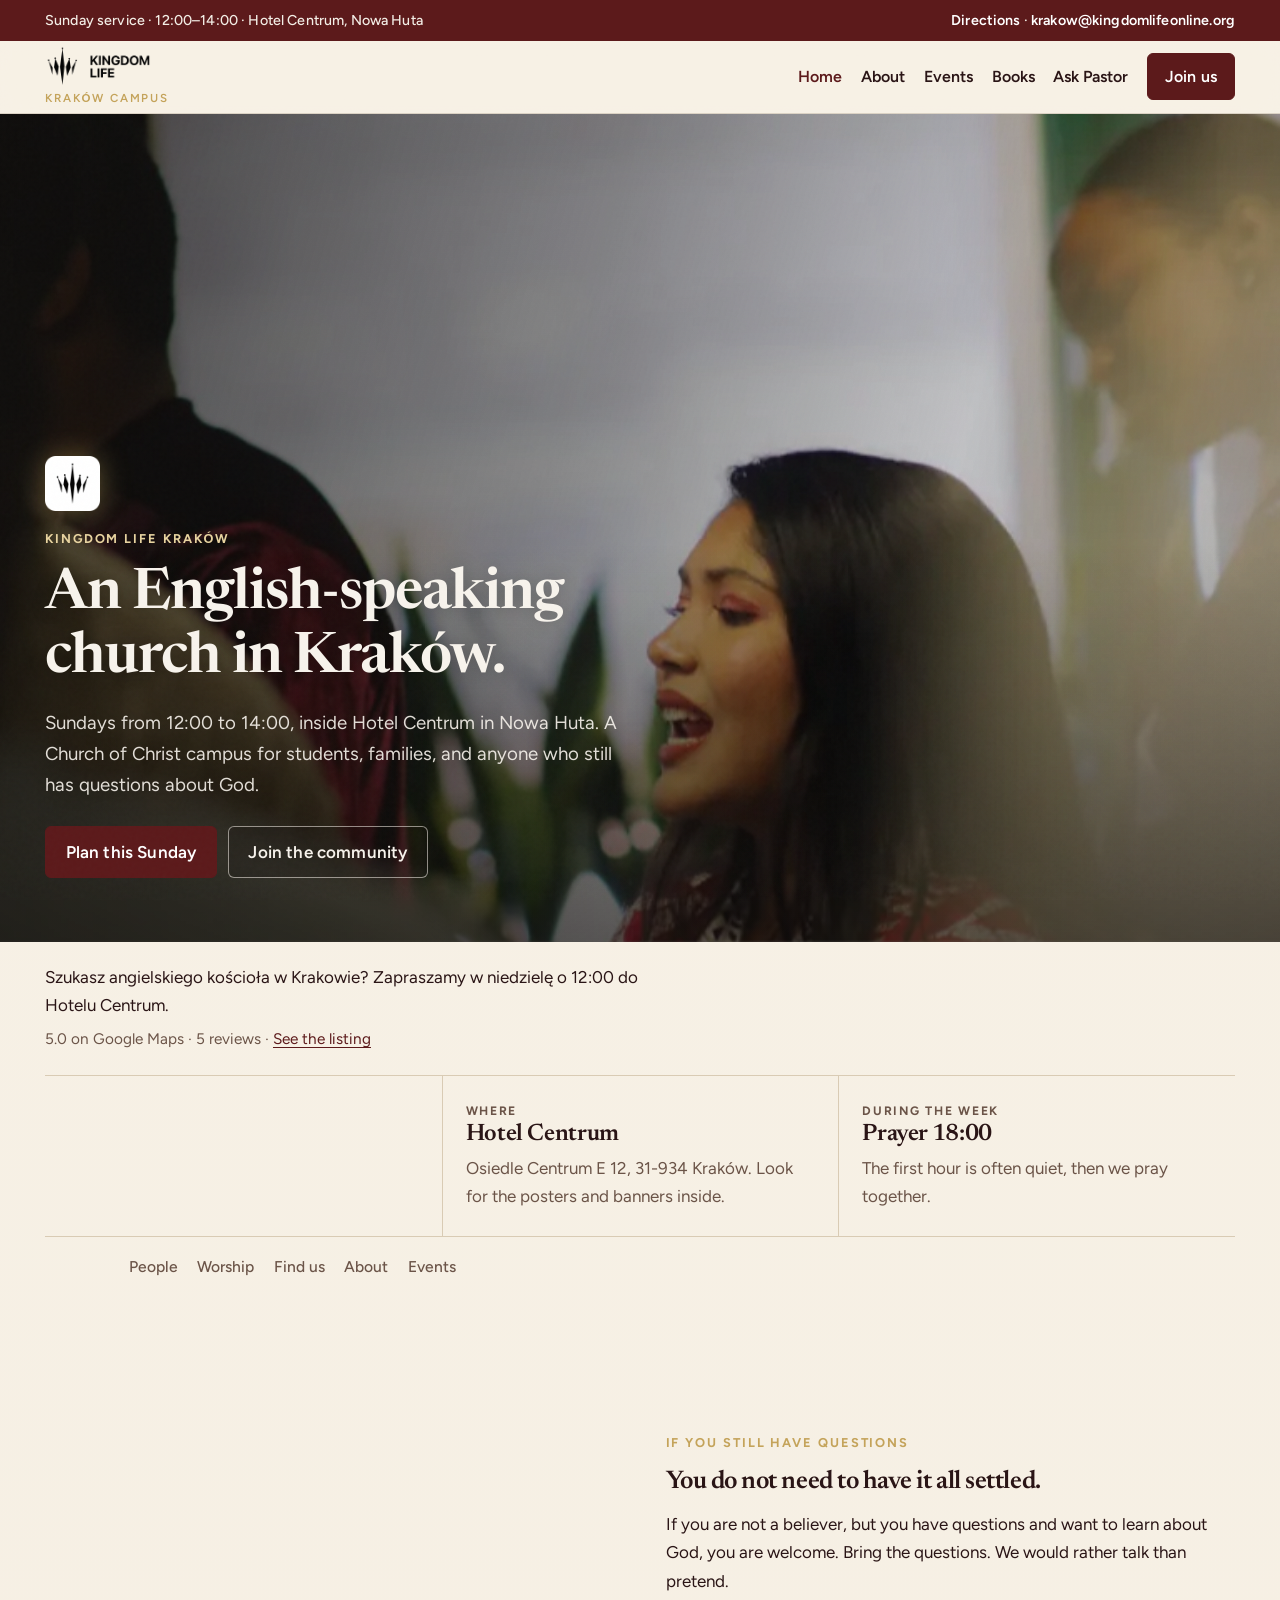
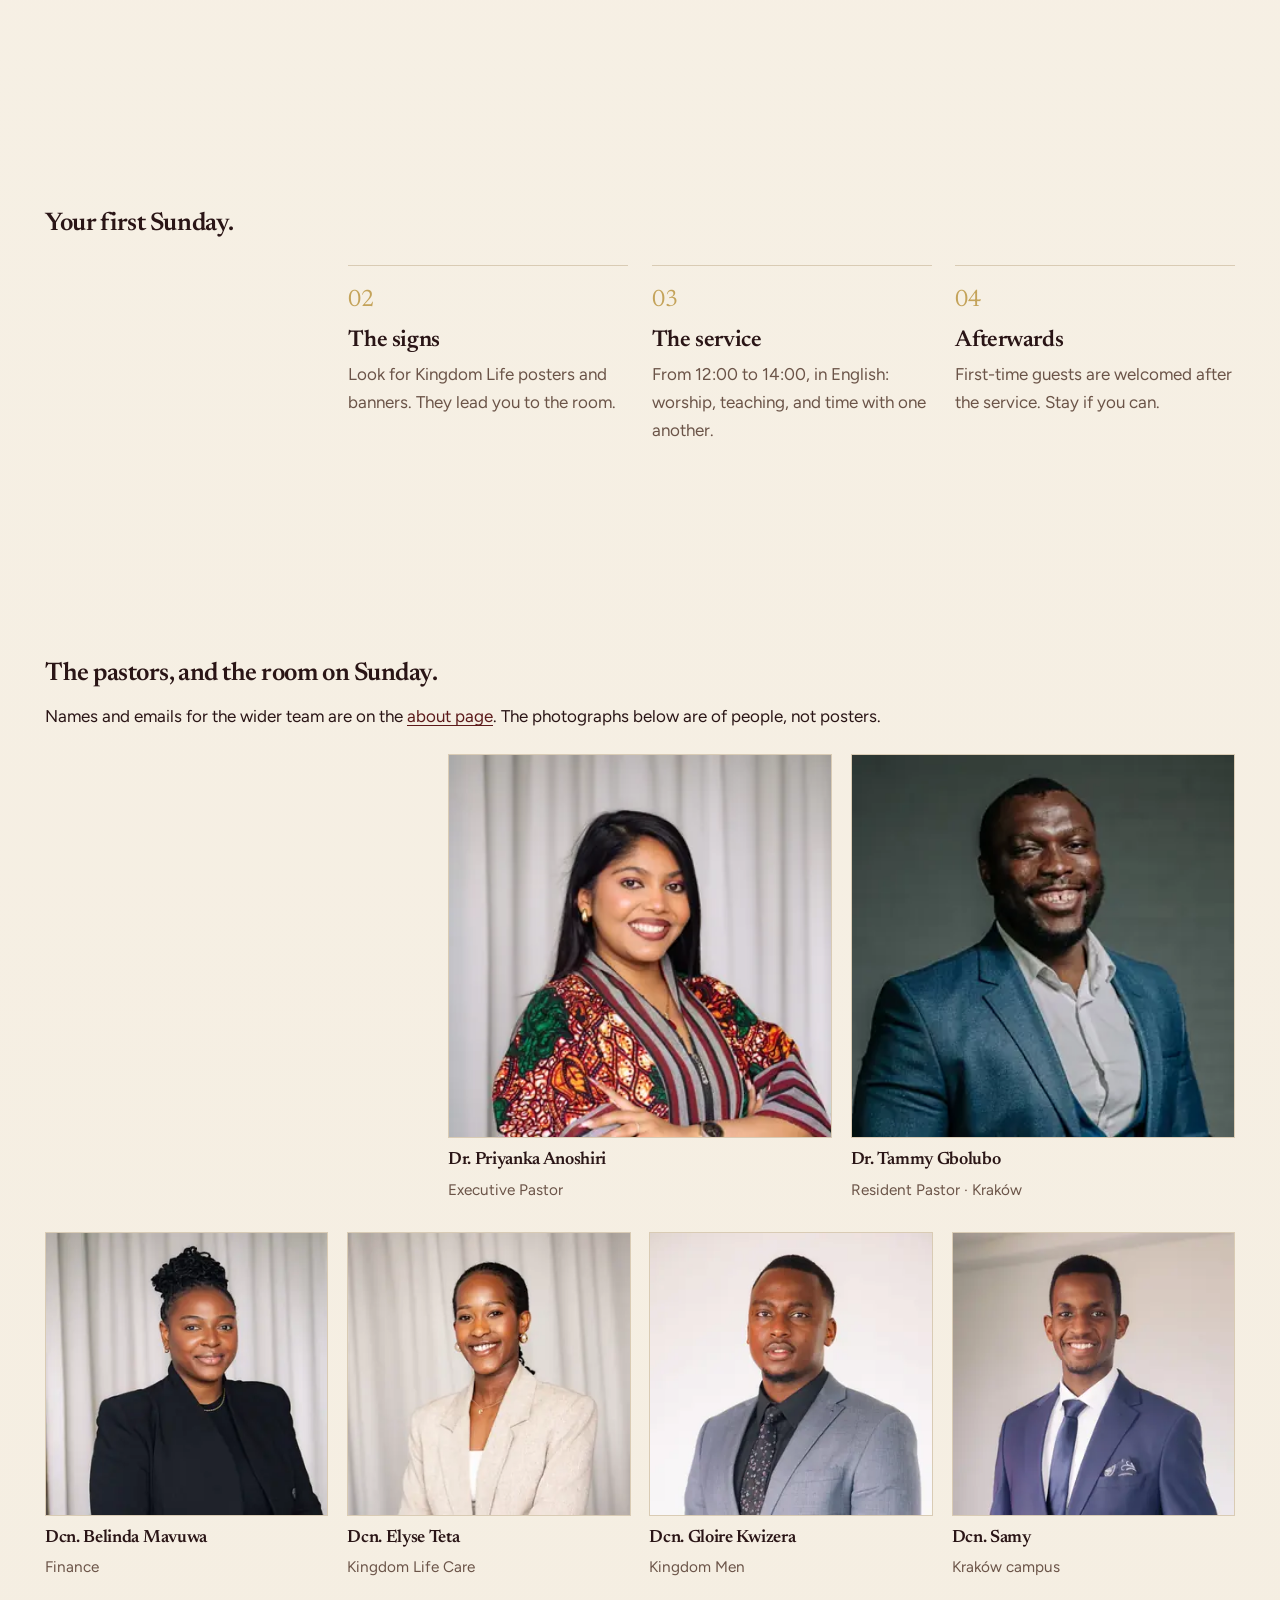
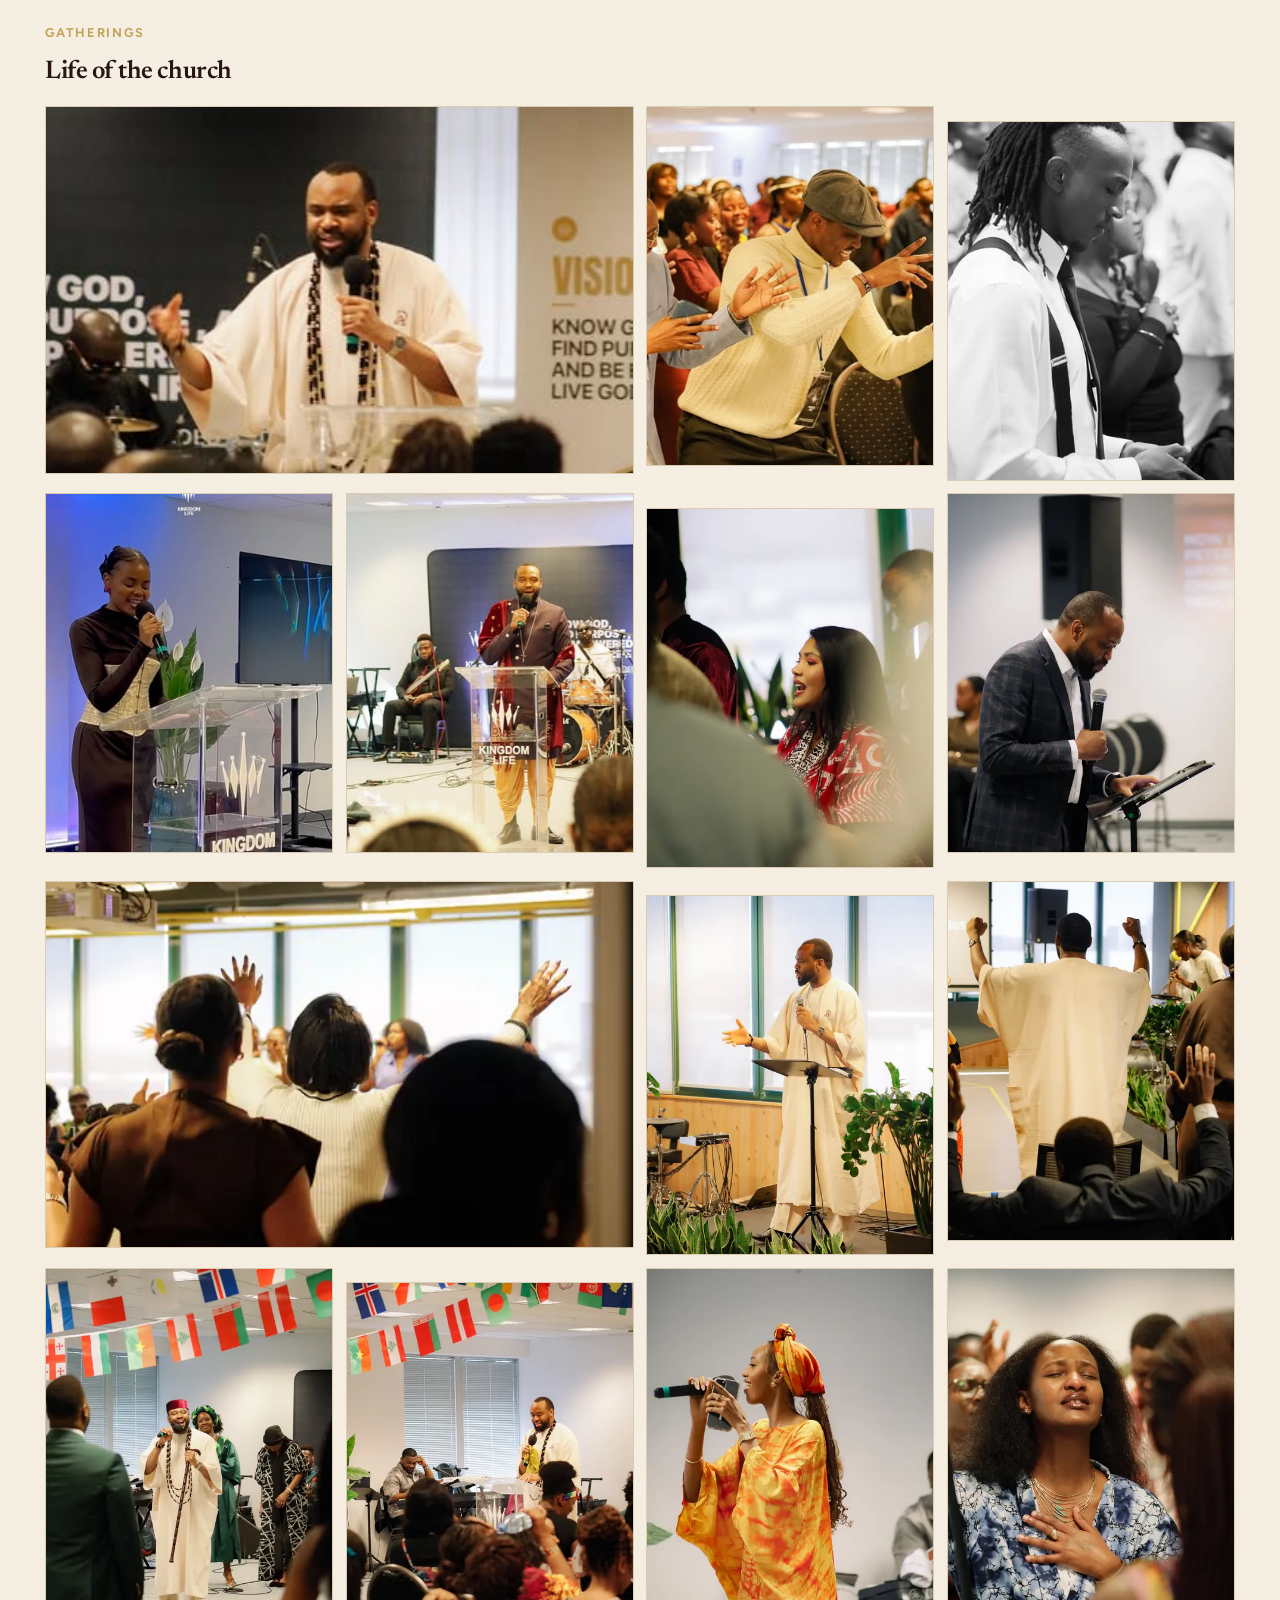
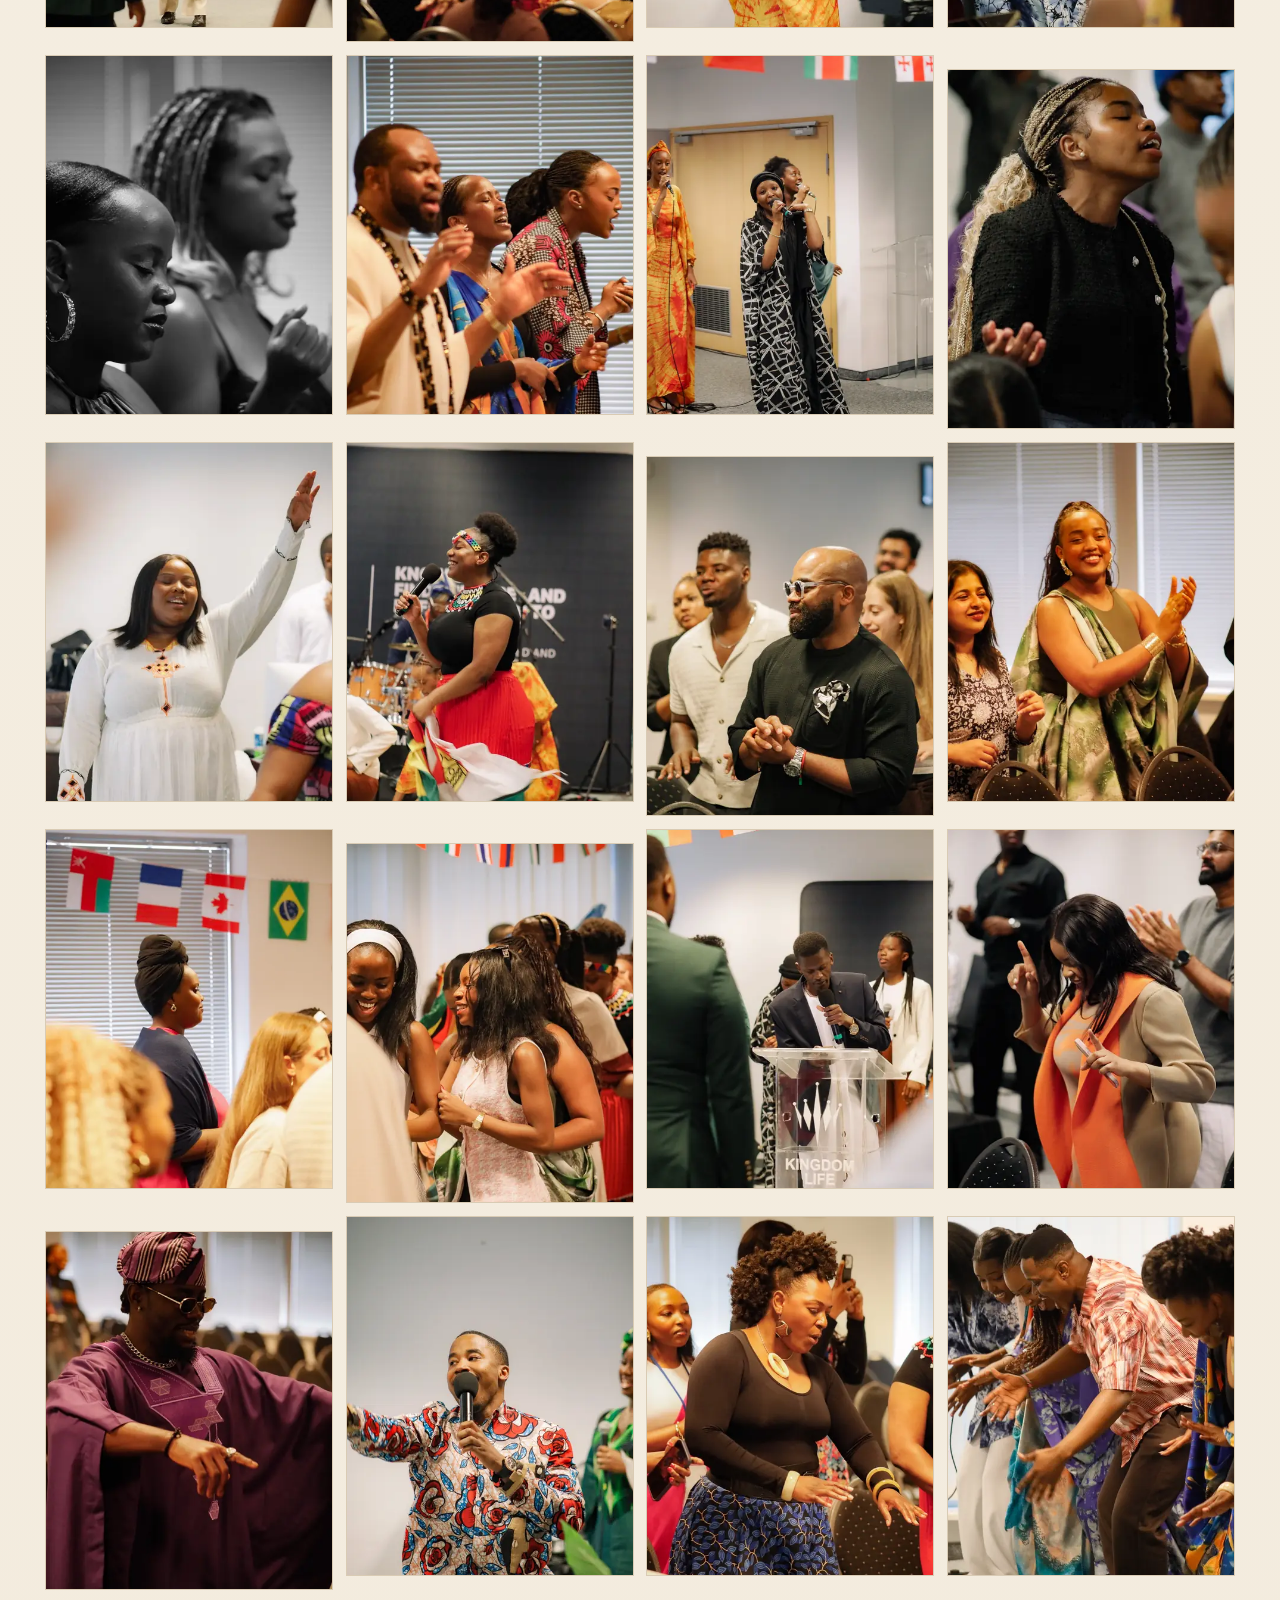
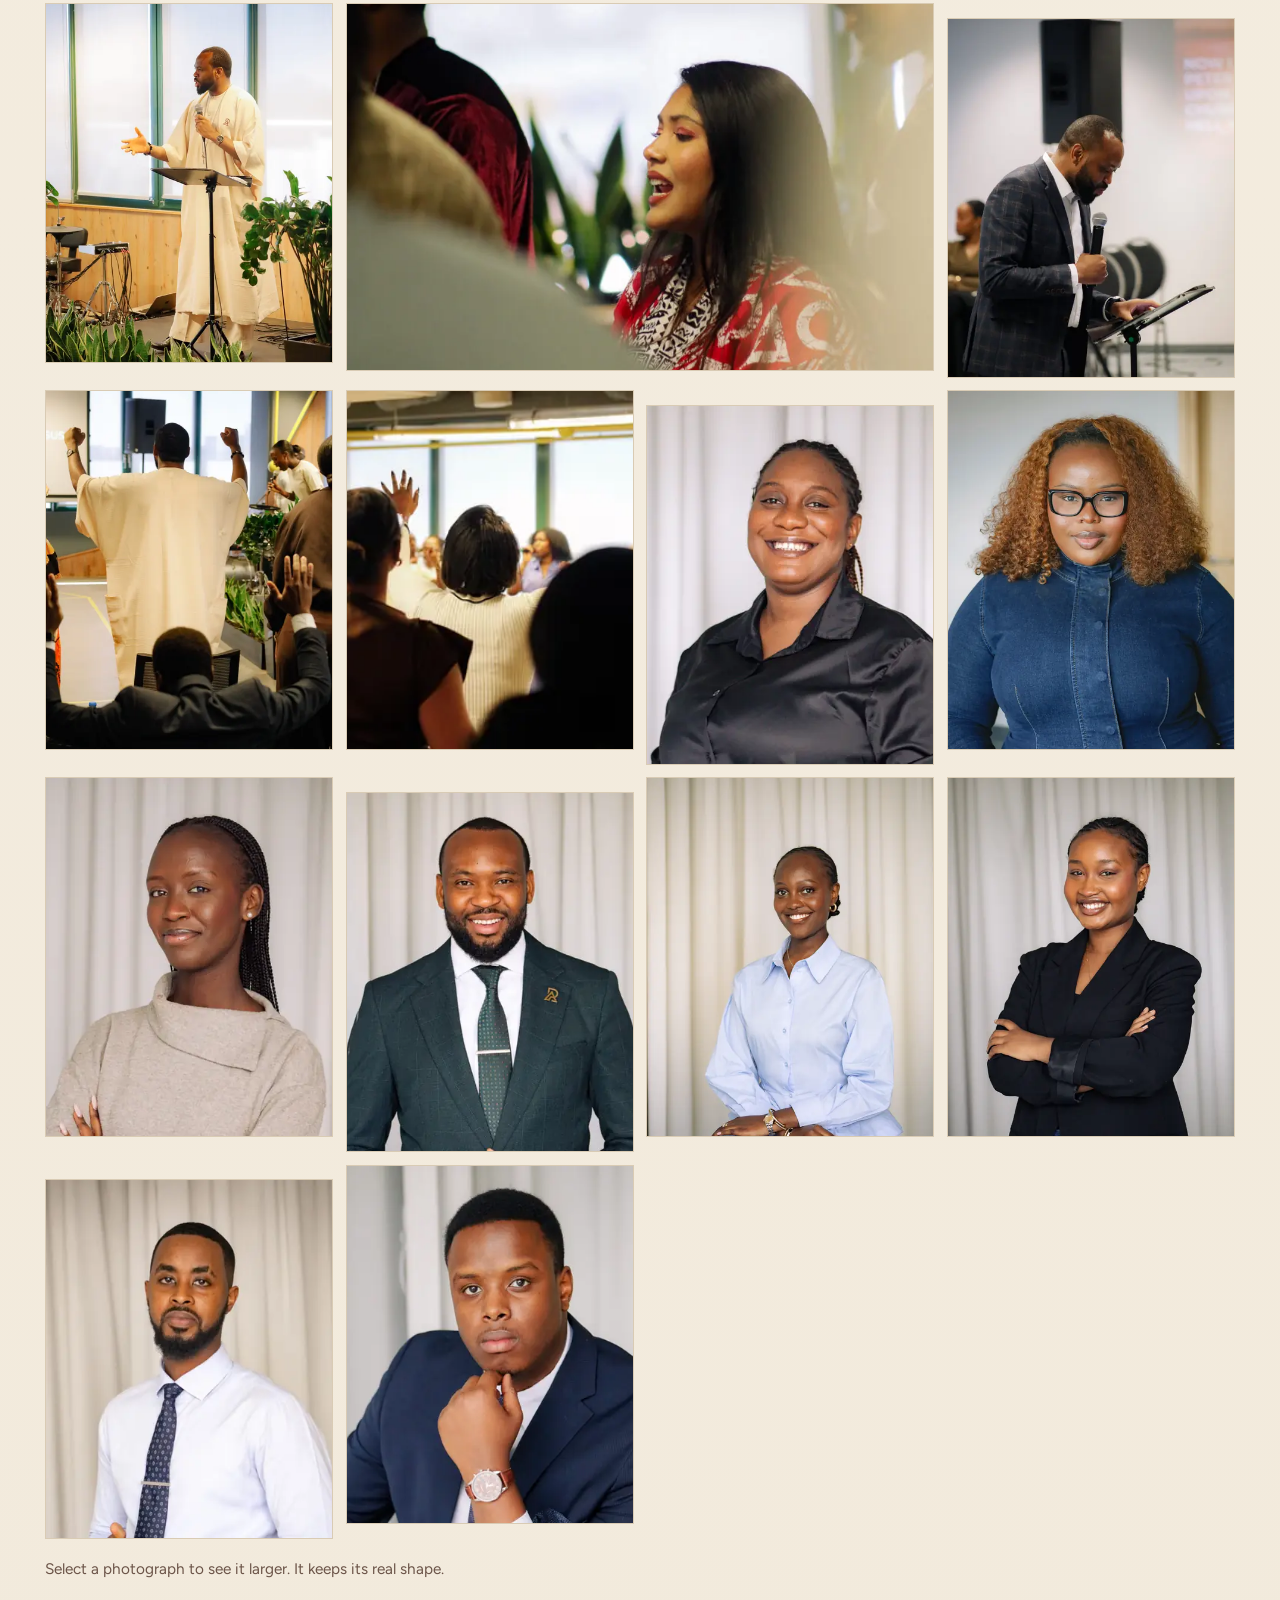
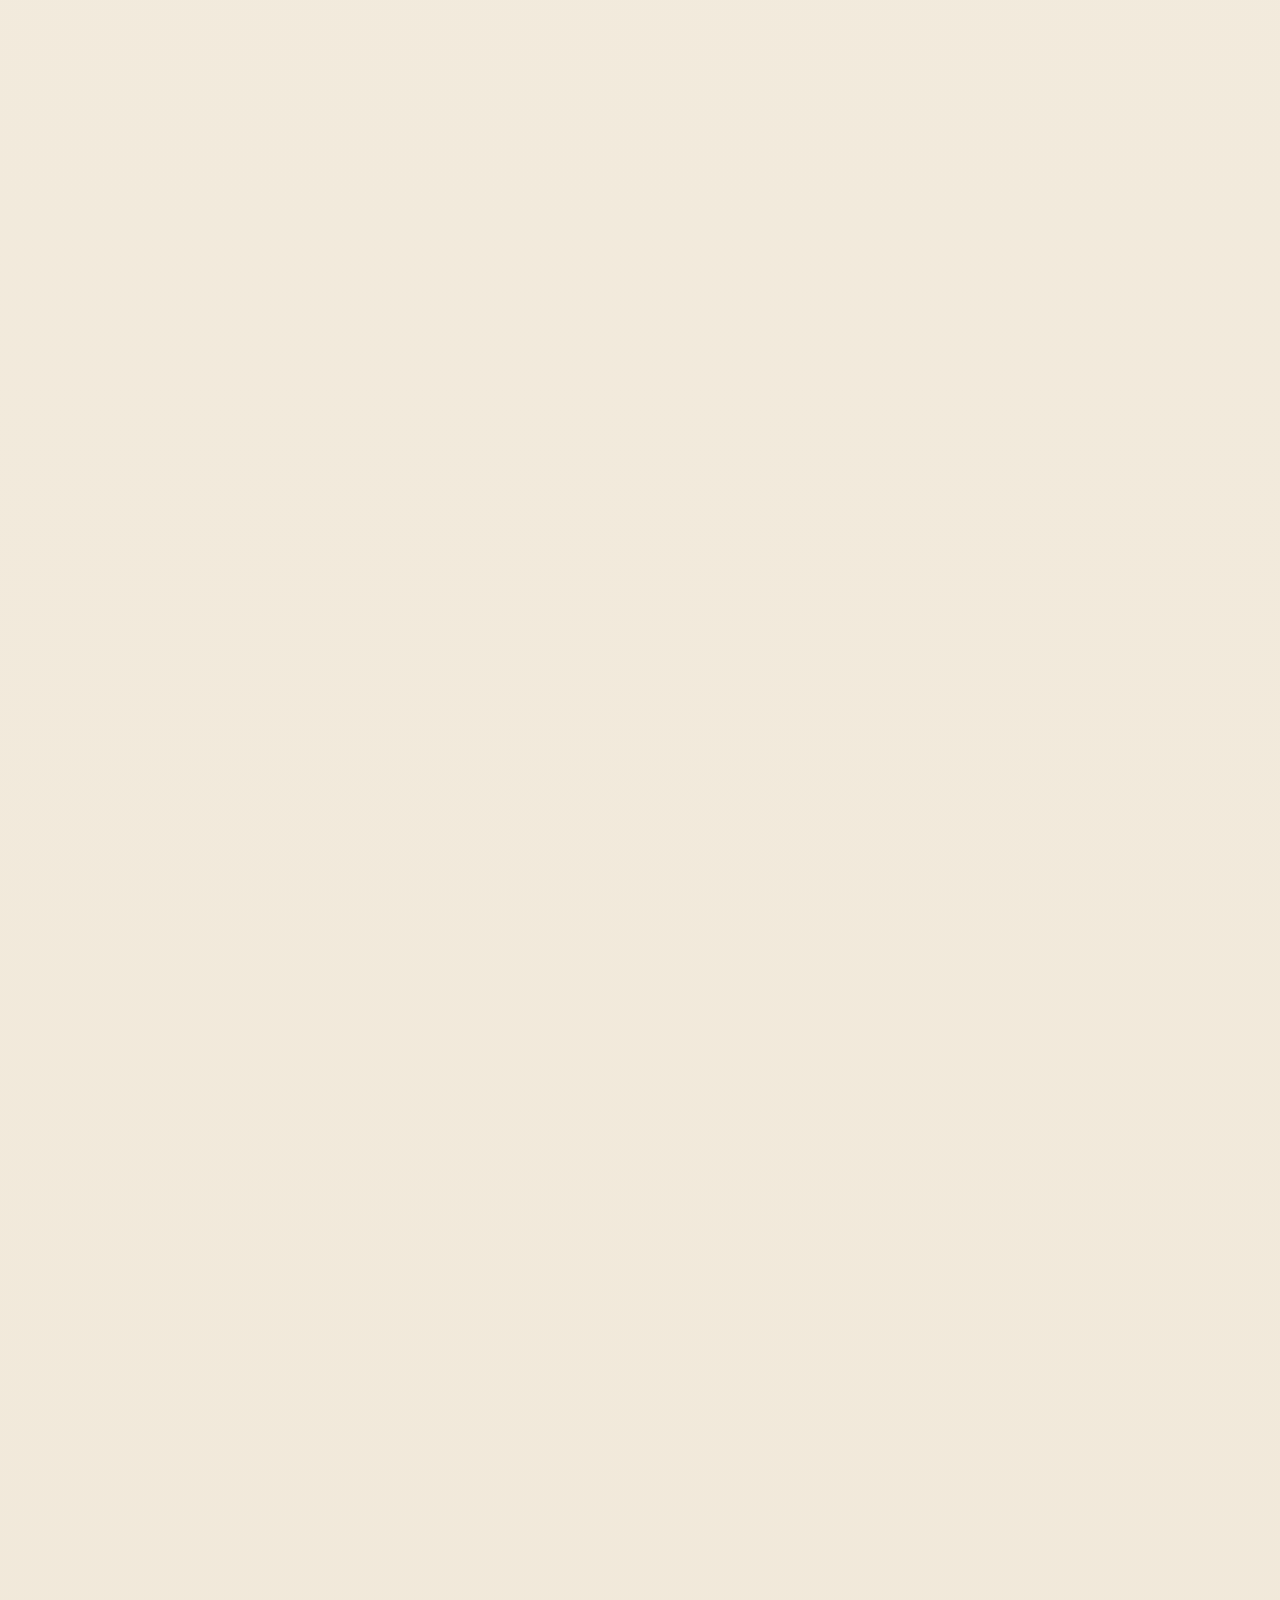
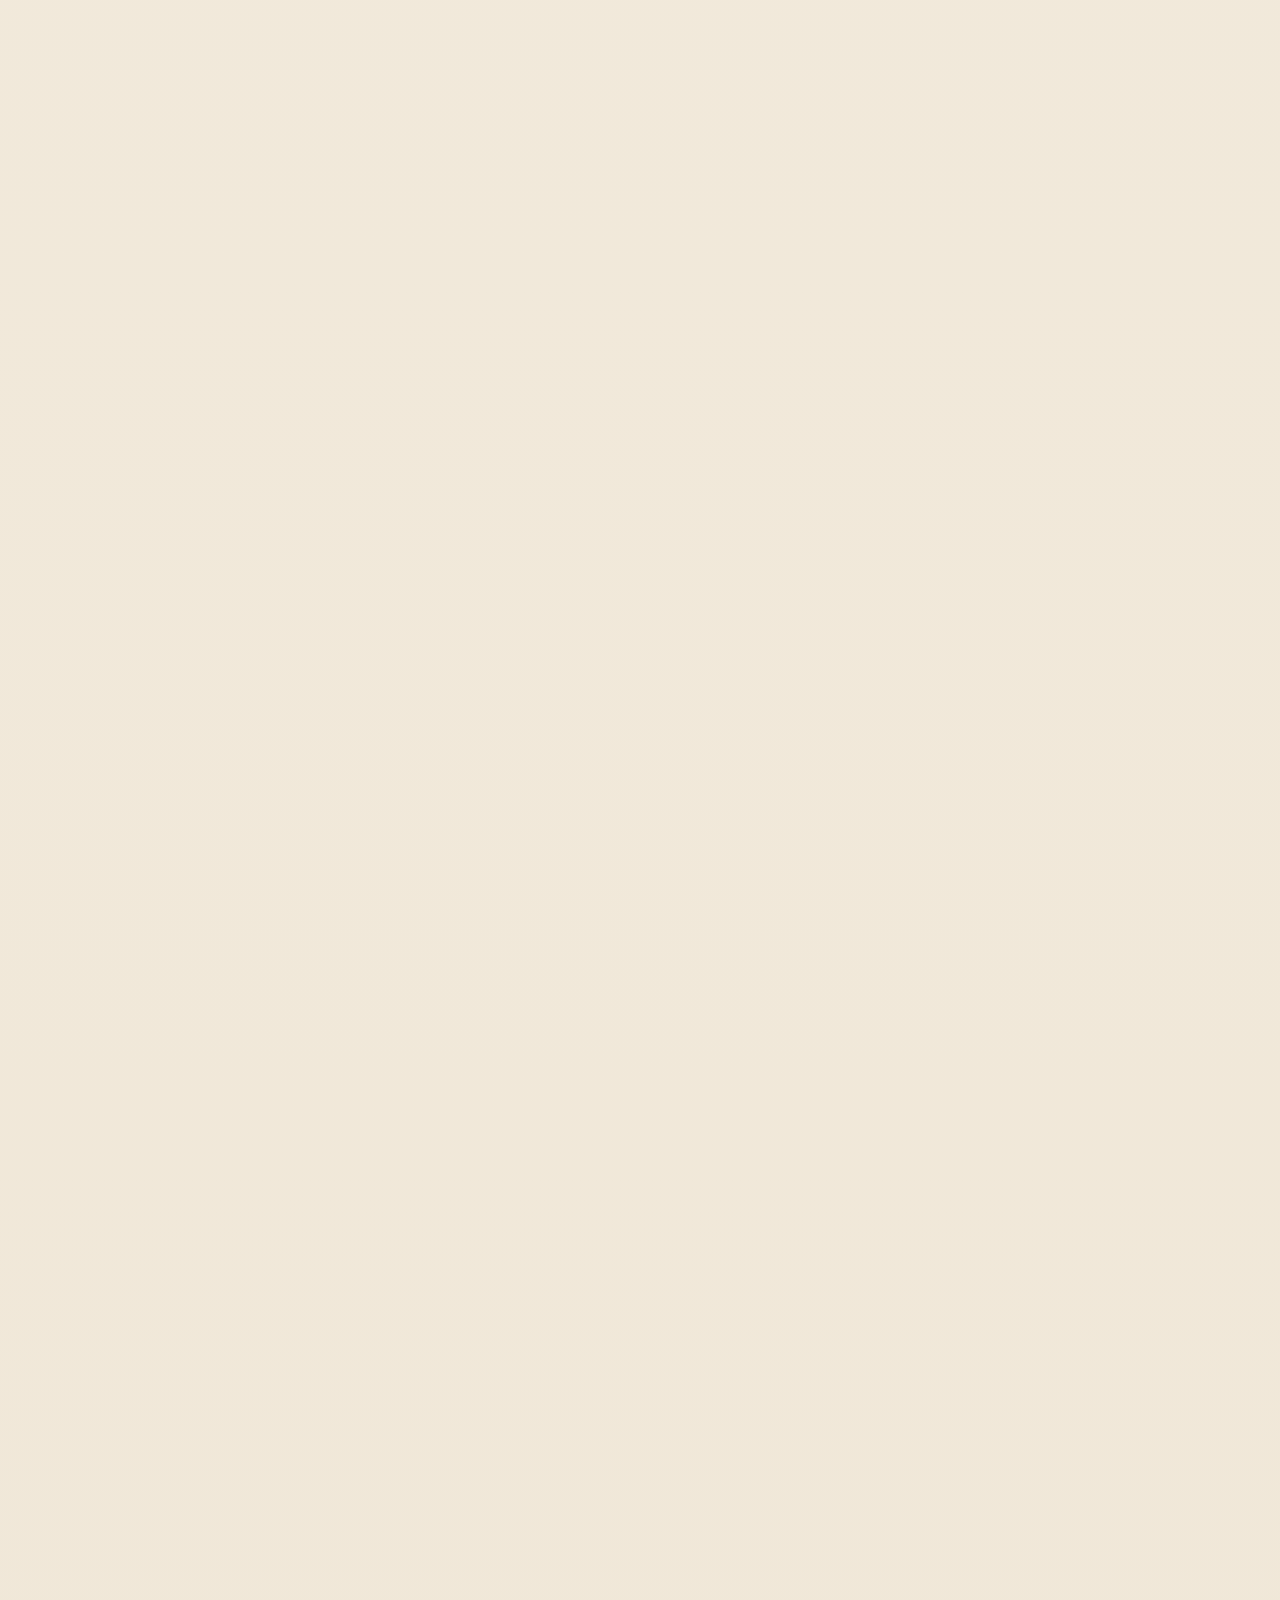
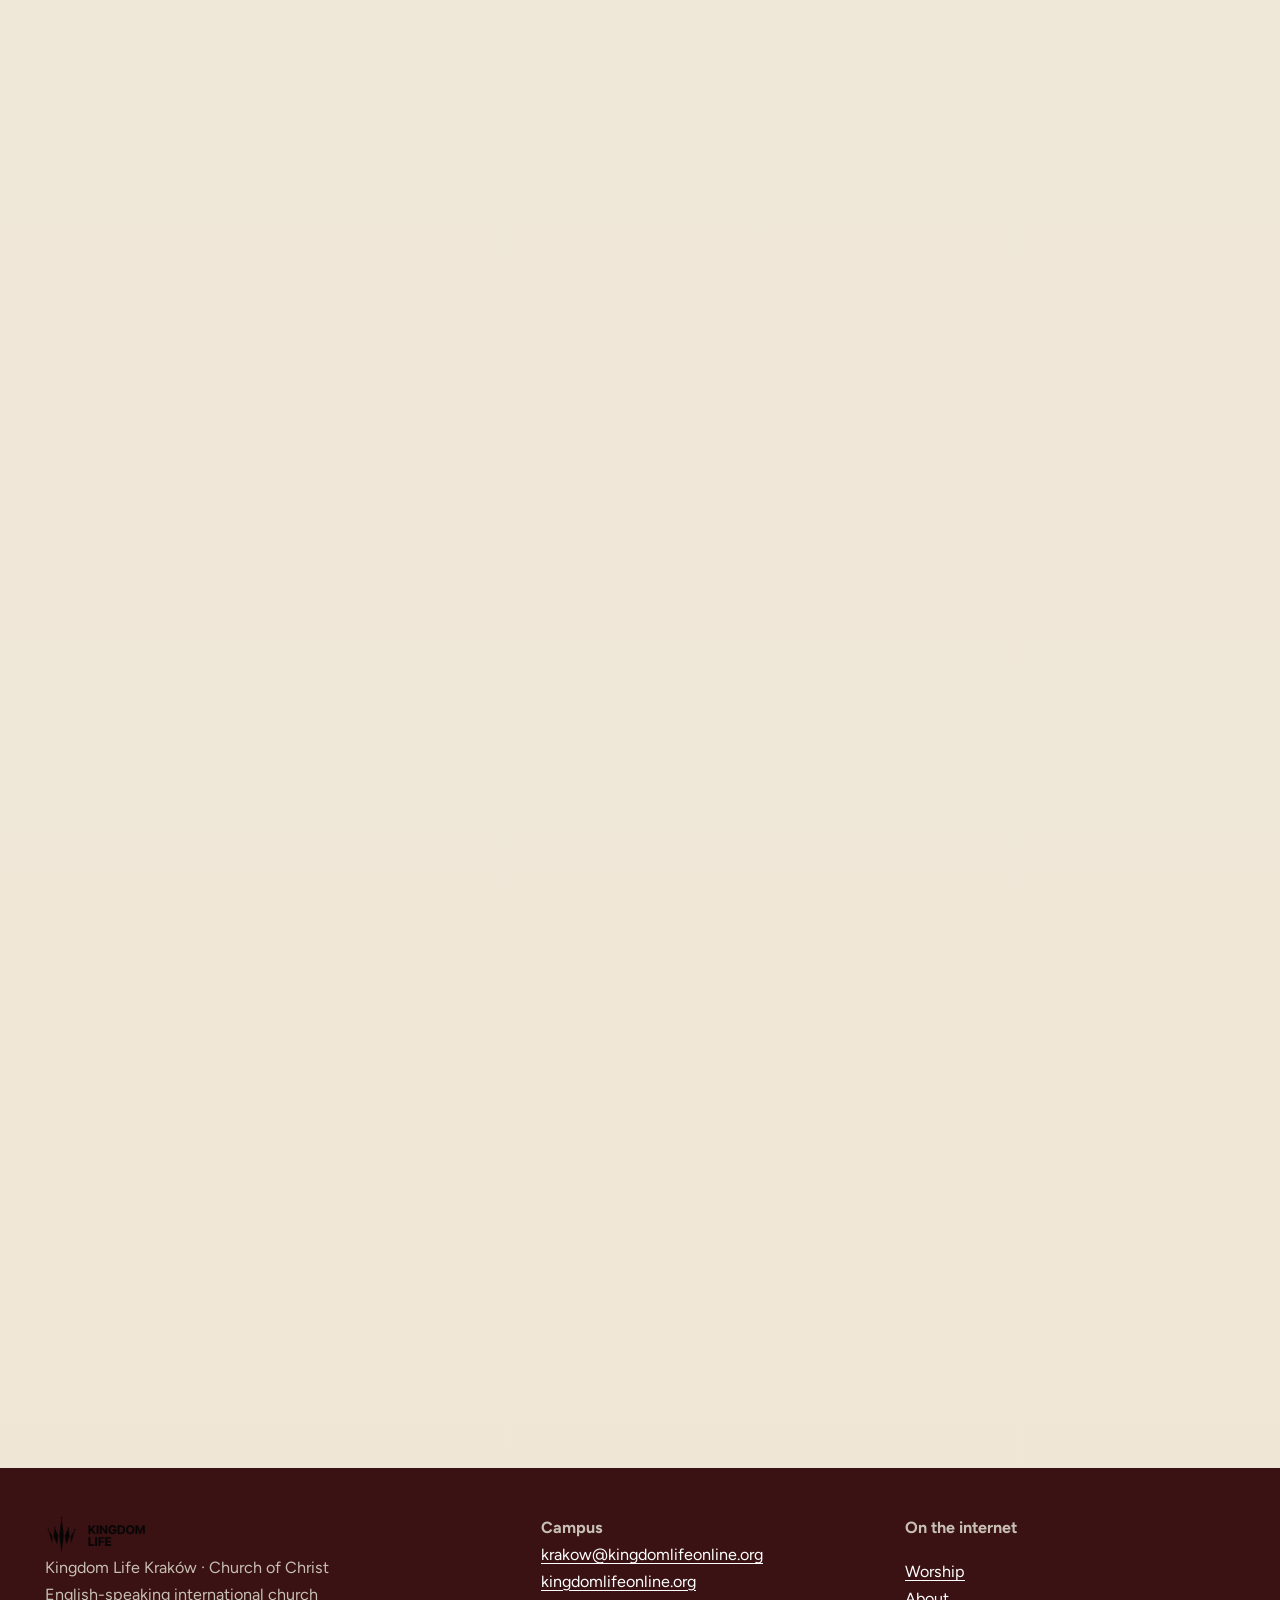
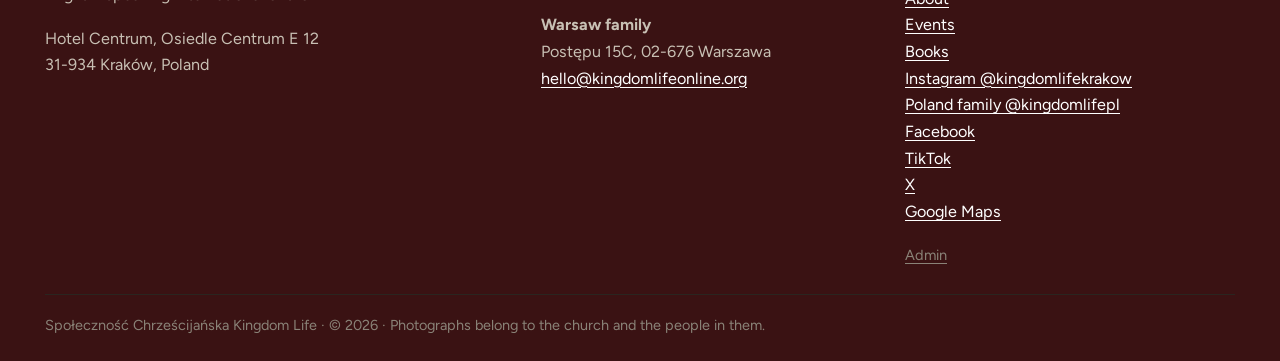
==== commit da5a9238: "Serve photographs as WebP, self-host the fonts, and close the embed gaps. Keep the existing copy and" ====
--- a/index.html
+++ b/index.html
@@ -27,11 +27,1637 @@
   <meta name="ICBM" content="50.0705027, 20.0396688">
   <link rel="icon" href="assets/favicon.png" type="image/png">
   <link rel="apple-touch-icon" href="assets/favicon.png">
-  <link rel="preconnect" href="https://fonts.googleapis.com">
-  <link rel="preconnect" href="https://fonts.gstatic.com" crossorigin>
-  <link rel="preload" as="image" href="assets/gathering-2.jpg">
-  <link href="https://fonts.googleapis.com/css2?family=Figtree:ital,wght@0,400;0,500;0,600;0,700;1,400&family=Newsreader:ital,opsz,wght@0,6..72,500;0,6..72,600;0,6..72,700;1,6..72,500&display=swap" rel="stylesheet">
-  <link rel="stylesheet" href="css/site.css">
+  <link rel="preload" as="image" href="assets/gathering-2-768.webp" imagesrcset="assets/gathering-2-480.webp 480w, assets/gathering-2-768.webp 768w" imagesizes="100vw" fetchpriority="high">
+  <link rel="preload" href="fonts/figtree-latin.woff2" as="font" type="font/woff2" crossorigin>
+  <style>
+/* Inlined from css/fonts.css and css/site.css so first paint is not blocked on a stylesheet request.
+   font URLs are rewritten from ../fonts/ to fonts/ for the document base. */
+/* Figtree and Newsreader, self-hosted under the SIL Open Font License.
+   Licences: /fonts/Figtree-OFL.txt and /fonts/Newsreader-OFL.txt.
+   Subsets cover the characters this site renders, with font-display: swap. */
+@font-face {
+  font-family: "Figtree";
+  font-style: italic;
+  font-weight: 400;
+  font-display: swap;
+  src: url("fonts/figtree-italic-latin-ext.woff2") format("woff2");
+  unicode-range: U+0041, U+0107, U+0119, U+0142, U+0144, U+015B, U+2020;
+}
+@font-face {
+  font-family: "Figtree";
+  font-style: italic;
+  font-weight: 400;
+  font-display: swap;
+  src: url("fonts/figtree-italic-latin.woff2") format("woff2");
+  unicode-range: U+0020-007E, U+00A3, U+00A7, U+00A9, U+00AB, U+00AE, U+00B0-00B1, U+00B7, U+00BB, U+00D7, U+00E9, U+00EB, U+00F3, U+00F7, U+2013-2014, U+2018-2019, U+201C-201D, U+2022, U+2026, U+20AC, U+2122;
+}
+@font-face {
+  font-family: "Figtree";
+  font-style: normal;
+  font-weight: 300 900;
+  font-display: swap;
+  src: url("fonts/figtree-latin-ext.woff2") format("woff2");
+  unicode-range: U+0041, U+0107, U+0119, U+0142, U+0144, U+015B, U+2020;
+}
+@font-face {
+  font-family: "Figtree";
+  font-style: normal;
+  font-weight: 300 900;
+  font-display: swap;
+  src: url("fonts/figtree-latin.woff2") format("woff2");
+  unicode-range: U+0020-007E, U+00A3, U+00A7, U+00A9, U+00AB, U+00AE, U+00B0-00B1, U+00B7, U+00BB, U+00D7, U+00E9, U+00EB, U+00F3, U+00F7, U+2013-2014, U+2018-2019, U+201C-201D, U+2022, U+2026, U+20AC, U+2122;
+}
+@font-face {
+  font-family: "Newsreader";
+  font-style: italic;
+  font-weight: 500;
+  font-display: swap;
+  src: url("fonts/newsreader-italic-latin-ext.woff2") format("woff2");
+  unicode-range: U+0020, U+0107, U+0119, U+0142, U+0144, U+015B, U+2020;
+}
+@font-face {
+  font-family: "Newsreader";
+  font-style: italic;
+  font-weight: 500;
+  font-display: swap;
+  src: url("fonts/newsreader-italic-latin.woff2") format("woff2");
+  unicode-range: U+0020-007E, U+00A3, U+00A7, U+00A9, U+00AB, U+00AE, U+00B0-00B1, U+00B7, U+00BB, U+00D7, U+00E9, U+00EB, U+00F3, U+00F7, U+2013-2014, U+2018-2019, U+201C-201D, U+2022, U+2026, U+20AC, U+2122;
+}
+@font-face {
+  font-family: "Newsreader";
+  font-style: normal;
+  font-weight: 400;
+  font-display: swap;
+  src: url("fonts/newsreader-regular-latin-ext.woff2") format("woff2");
+  unicode-range: U+0020, U+0107, U+0119, U+0142, U+0144, U+015B, U+2020;
+}
+@font-face {
+  font-family: "Newsreader";
+  font-style: normal;
+  font-weight: 400;
+  font-display: swap;
+  src: url("fonts/newsreader-regular-latin.woff2") format("woff2");
+  unicode-range: U+0020-007E, U+00A3, U+00A7, U+00A9, U+00AB, U+00AE, U+00B0-00B1, U+00B7, U+00BB, U+00D7, U+00E9, U+00EB, U+00F3, U+00F7, U+2013-2014, U+2018-2019, U+201C-201D, U+2022, U+2026, U+20AC, U+2122;
+}
+@font-face {
+  font-family: "Newsreader";
+  font-style: normal;
+  font-weight: 600;
+  font-display: swap;
+  src: url("fonts/newsreader-latin-ext.woff2") format("woff2");
+  unicode-range: U+0020, U+0107, U+0119, U+0142, U+0144, U+015B, U+2020;
+}
+@font-face {
+  font-family: "Newsreader";
+  font-style: normal;
+  font-weight: 600;
+  font-display: swap;
+  src: url("fonts/newsreader-latin.woff2") format("woff2");
+  unicode-range: U+0020-007E, U+00A3, U+00A7, U+00A9, U+00AB, U+00AE, U+00B0-00B1, U+00B7, U+00BB, U+00D7, U+00E9, U+00EB, U+00F3, U+00F7, U+2013-2014, U+2018-2019, U+201C-201D, U+2022, U+2026, U+20AC, U+2122;
+}
+
+/* Public pages inline this file together with css/fonts.css.
+   After editing either file, refresh the <style> block in each public page.
+   Kingdom Life Kraków — warm sanctuary
+   Cream · deep burgundy · soft gold · human church feel */
+
+:root {
+  --ink: #2a1516;
+  --black: #2a1516;
+  --white: #ffffff;
+  --paper: #F7F1E6;
+  --paper-2: #efe6d6;
+  --paper-deep: #e8dcc8;
+  --card: #fbf7ef;
+  --forest: #5C1A1B;
+  --leaf: #5C1A1B;
+  --ember: #C4A35A;
+  --ember-soft: #d4b86e;
+  --mute: #6b5448;
+  --muted: #6b5448;
+  --rule: #d9cbb4;
+  --line: #d9cbb4;
+  --footer: #3a1213;
+  --gold: #C4A35A;
+  --brass: #C4A35A;
+  --jewel: #5C1A1B;
+  --on-gold: #2a1516;
+  --void: #efe6d6;
+  --glass-top: rgba(247, 241, 230, 0.82);
+  --glass-dock: rgba(92, 26, 27, 0.88);
+  --max: 70rem;
+  --measure: 38rem;
+  --space-xl: 3.5rem;
+  --dock-pad: 0px;
+  --radius: 6px;
+  --ease: cubic-bezier(0.22, 1, 0.36, 1);
+  --serif: "Newsreader", "Iowan Old Style", "Palatino Linotype", Georgia, serif;
+  --sans: "Figtree", "Segoe UI", sans-serif;
+  --grain: url("data:image/svg+xml,%3Csvg viewBox='0 0 256 256' xmlns='http://www.w3.org/2000/svg'%3E%3Cfilter id='n'%3E%3CfeTurbulence type='fractalNoise' baseFrequency='0.9' numOctaves='3' stitchTiles='stitch'/%3E%3C/filter%3E%3Crect width='100%25' height='100%25' filter='url(%23n)'/%3E%3C/svg%3E");
+}
+
+*,
+*::before,
+*::after { box-sizing: border-box; }
+
+html {
+  scroll-behavior: smooth;
+  color-scheme: light;
+  font-size: 1.0625rem;
+}
+
+body {
+  margin: 0;
+  color: var(--ink);
+  background-color: var(--paper);
+  background-image: linear-gradient(180deg, var(--paper) 0%, var(--paper-2) 100%);
+  font-family: var(--sans);
+  font-weight: 400;
+  line-height: 1.65;
+  text-rendering: optimizeLegibility;
+  overflow-x: clip;
+  padding-bottom: var(--dock-pad);
+}
+
+body::before {
+  content: "";
+  position: fixed;
+  inset: 0;
+  pointer-events: none;
+  z-index: 50;
+  opacity: 0.02;
+  contain: strict;
+  background-image: var(--grain);
+}
+
+img, video, iframe { max-width: 100%; }
+img { height: auto; display: block; }
+
+a {
+  color: var(--leaf);
+  text-underline-offset: 0.18em;
+  overflow-wrap: break-word;
+  transition: color 0.2s var(--ease);
+}
+a:hover { color: var(--forest); }
+
+:focus-visible {
+  outline: 2px solid var(--ember);
+  outline-offset: 3px;
+}
+
+::selection { background: #e8c4ad; color: var(--ink); }
+
+h1, h2, h3, h4 {
+  font-family: var(--serif);
+  font-weight: 600;
+  line-height: 1.2;
+  letter-spacing: -0.018em;
+  margin: 0 0 0.75rem;
+  text-wrap: balance;
+  color: var(--ink);
+}
+
+p { margin: 0 0 1rem; }
+p:last-child { margin-bottom: 0; }
+
+.hero-lede,
+.lede,
+.section .wrap > p,
+.verse-box p,
+.faq p { max-width: var(--measure); }
+
+.wrap {
+  width: min(100% - 2.5rem, var(--max));
+  margin-inline: auto;
+}
+
+.muted { color: var(--mute); }
+.small { font-size: 0.9rem; }
+
+.kicker {
+  margin: 0 0 0.85rem;
+  color: var(--ember);
+  font-size: 0.75rem;
+  font-weight: 700;
+  letter-spacing: 0.15em;
+  text-transform: uppercase;
+}
+
+.visually-hidden {
+  position: absolute;
+  width: 1px;
+  height: 1px;
+  padding: 0;
+  margin: -1px;
+  overflow: hidden;
+  clip: rect(0, 0, 0, 0);
+  white-space: nowrap;
+  border: 0;
+}
+
+.skip {
+  position: absolute;
+  left: 0.8rem;
+  top: -3.5rem;
+  z-index: 120;
+  background: var(--card);
+  color: var(--ink);
+  padding: 0.6rem 0.85rem;
+  font-weight: 600;
+}
+.skip:focus { top: 0.65rem; }
+
+/* —— Topbar —— */
+.topbar {
+  position: sticky;
+  top: 0;
+  z-index: 80;
+  background: var(--forest);
+  color: #f3eee6;
+  font-size: 0.84rem;
+  font-weight: 500;
+  letter-spacing: 0.01em;
+  padding: 0.5rem 0;
+  border-bottom: 0;
+  box-shadow: none;
+}
+.topbar .wrap {
+  display: flex;
+  justify-content: space-between;
+  gap: 0.35rem 1rem;
+  flex-wrap: wrap;
+  align-items: baseline;
+}
+.topbar .wrap > * { min-width: 0; max-width: 100%; }
+.topbar a {
+  color: #fff;
+  font-weight: 600;
+  text-decoration: none;
+}
+.topbar a:hover { color: var(--gold); }
+
+/* —— Header —— */
+.site-header {
+  position: sticky;
+  top: var(--topbar-h, 0px);
+  z-index: 70;
+  background: var(--glass-top);
+  border-bottom: 1px solid rgba(207, 197, 182, 0.7);
+  box-shadow: none;
+  color: var(--ink);
+  backdrop-filter: blur(16px) saturate(1.2);
+  -webkit-backdrop-filter: blur(16px) saturate(1.2);
+}
+.site-header::before { display: none; }
+
+.nav-row {
+  position: relative;
+  z-index: 1;
+  display: flex;
+  align-items: center;
+  justify-content: space-between;
+  gap: 1rem;
+  min-height: 4.25rem;
+}
+
+.logo {
+  display: flex;
+  flex-direction: column;
+  align-items: flex-start;
+  text-decoration: none;
+  color: inherit;
+  min-width: 0;
+}
+.logo img { height: 42px; width: auto; }
+.logo-campus {
+  margin-top: 0.12rem;
+  color: var(--ember);
+  font-size: 0.68rem;
+  font-weight: 600;
+  letter-spacing: 0.16em;
+  text-transform: uppercase;
+}
+
+.nav-end {
+  display: flex;
+  align-items: center;
+  justify-content: flex-end;
+  gap: 0.8rem 1.2rem;
+  min-width: 0;
+}
+
+.nav-here {
+  display: none;
+  font-family: var(--serif);
+  font-style: italic;
+  font-size: 1.15rem;
+  color: var(--ember);
+}
+
+.nav-links {
+  display: flex;
+  align-items: center;
+  gap: 0.25rem 1.1rem;
+  flex-wrap: wrap;
+}
+.nav-links a {
+  color: var(--ink);
+  text-decoration: none;
+  font-weight: 600;
+  font-size: 0.94rem;
+  padding: 0.35rem 0;
+  background: none;
+  transition: color 0.2s var(--ease);
+}
+.nav-links a:hover,
+.nav-links a[aria-current="page"] { color: var(--forest); }
+
+.nav-links a.nav-join,
+.nav-links a.nav-join:hover,
+.nav-links a.nav-join[aria-current="page"] {
+  color: #fff !important;
+  background: var(--forest) !important;
+  border-color: var(--forest) !important;
+}
+
+.nav-join,
+.btn {
+  display: inline-flex;
+  align-items: center;
+  justify-content: center;
+  min-height: 46px;
+  padding: 0.65rem 1.15rem;
+  border: 1px solid var(--forest);
+  border-radius: var(--radius);
+  background: var(--forest);
+  color: #fff !important;
+  text-decoration: none;
+  font: inherit;
+  font-weight: 600;
+  letter-spacing: 0.01em;
+  cursor: pointer;
+  transition: background 0.2s var(--ease), border-color 0.2s var(--ease), color 0.2s var(--ease);
+}
+.nav-join { padding: 0.55rem 1rem !important; min-height: 42px; }
+.nav-join:hover,
+.btn:hover {
+  background: var(--leaf);
+  border-color: var(--leaf);
+  color: #fff !important;
+}
+
+.menu-btn {
+  display: none;
+  align-items: center;
+  justify-content: center;
+  min-width: 5rem;
+  min-height: 44px;
+  padding: 0.4rem 0.85rem;
+  border: 1px solid var(--forest);
+  border-radius: var(--radius);
+  background: transparent;
+  color: var(--ink);
+  font: inherit;
+  font-weight: 600;
+  letter-spacing: 0.08em;
+  text-transform: uppercase;
+  font-size: 0.75rem;
+  cursor: pointer;
+}
+.menu-btn:hover { background: rgba(36, 70, 58, 0.08); }
+
+/* —— Dock (phones/tablets only) —— */
+.dock {
+  display: none;
+  position: fixed;
+  z-index: 80;
+  left: 50%;
+  bottom: max(0.55rem, env(safe-area-inset-bottom));
+  transform: translateX(-50%);
+  width: min(36rem, calc(100% - 0.9rem));
+  padding: 0.35rem;
+  gap: 0.15rem;
+  border-radius: 1.15rem;
+  background: rgba(26, 24, 22, 0.55);
+  border: 1px solid rgba(255, 255, 255, 0.18);
+  box-shadow: 0 14px 32px rgba(20, 18, 16, 0.3);
+  backdrop-filter: blur(24px) saturate(1.4);
+  -webkit-backdrop-filter: blur(24px) saturate(1.4);
+  color: #f4efe7;
+}
+.dock-item {
+  flex: 1 1 0;
+  display: flex;
+  align-items: center;
+  justify-content: center;
+  min-height: 2.55rem;
+  min-width: 0;
+  padding: 0.35rem 0.12rem;
+  border-radius: 0.8rem;
+  color: #f4efe7;
+  text-decoration: none;
+  font-size: clamp(0.58rem, 2.6vw, 0.72rem);
+  font-weight: 600;
+  text-align: center;
+  line-height: 1.1;
+  letter-spacing: 0.01em;
+  transition: background 0.2s var(--ease);
+  overflow-wrap: anywhere;
+}
+.dock-item:hover {
+  background: rgba(255, 255, 255, 0.1);
+  color: #fff;
+}
+.dock-item[aria-current="page"] {
+  background: rgba(255, 255, 255, 0.14);
+  color: #fff;
+}
+.dock-join {
+  background: rgba(184, 91, 50, 0.92);
+  color: #fff;
+}
+.dock-join:hover,
+.dock-join[aria-current="page"] {
+  background: var(--ember-soft);
+  color: #fff;
+}
+
+/* —— Hero: full-bleed photography —— */
+.hero {
+  position: relative;
+  isolation: isolate;
+  display: flex;
+  align-items: flex-end;
+  min-height: min(92svh, 52rem);
+  margin: 0;
+  padding: 0;
+  overflow: hidden;
+  color: #f7f3ec;
+}
+.hero-bg {
+  position: absolute;
+  inset: 0;
+  z-index: 0;
+  margin: 0;
+}
+.hero-bg img {
+  width: 100%;
+  height: 100%;
+  object-fit: cover;
+  object-position: center 32%;
+  transform: scale(1.04);
+  animation: hero-ken 28s var(--ease) infinite alternate;
+}
+.hero::after {
+  content: "";
+  position: absolute;
+  inset: 0;
+  z-index: 1;
+  pointer-events: none;
+  background:
+    linear-gradient(105deg, rgba(20, 18, 16, 0.78) 0%, rgba(20, 18, 16, 0.5) 42%, rgba(20, 18, 16, 0.22) 70%, rgba(20, 18, 16, 0.38) 100%),
+    linear-gradient(0deg, rgba(20, 18, 16, 0.55) 0%, transparent 48%);
+}
+.hero-inner {
+  position: relative;
+  z-index: 2;
+  width: min(100% - 2.5rem, var(--max));
+  margin-inline: auto;
+  padding-top: clamp(5rem, 14vw, 8rem);
+  padding-bottom: clamp(2.25rem, 6vw, 3.75rem);
+}
+.hero-copy {
+  display: block;
+  max-width: 34rem;
+  width: 100%;
+  margin: 0;
+  padding: 0;
+}
+.hero-crown {
+  width: 3.25rem;
+  height: auto;
+  margin: 0 0 1rem;
+  filter: drop-shadow(0 2px 14px rgba(196, 163, 90, 0.45));
+  animation: crown-fade 1.4s var(--ease) both;
+}
+.hero .kicker { color: #e8d4a0; }
+.hero h1 {
+  max-width: 14em;
+  font-size: clamp(2rem, 4.6vw, 3.35rem);
+  font-weight: 600;
+  line-height: 1.12;
+  margin-bottom: 1rem;
+  color: #f7f3ec;
+  text-shadow: 0 1px 18px rgba(0, 0, 0, 0.25);
+}
+.hero-lede {
+  font-size: 1.1rem;
+  line-height: 1.65;
+  color: rgba(247, 243, 236, 0.9);
+  margin-bottom: 1.5rem;
+}
+.hero-actions,
+.actions {
+  display: flex;
+  flex-wrap: wrap;
+  gap: 0.65rem;
+  margin: 0 0 0.25rem;
+}
+.hero .btn.ghost {
+  background: rgba(20, 18, 16, 0.2);
+  color: #f7f3ec !important;
+  border-color: rgba(247, 243, 236, 0.55);
+}
+.hero .btn.ghost:hover {
+  background: rgba(247, 243, 236, 0.14);
+  color: #fff !important;
+  border-color: #f7f3ec;
+}
+.hero-photo { display: none; }
+.tagline { display: none; }
+
+.hero-meta {
+  padding-top: 1.25rem;
+  padding-bottom: 0.5rem;
+}
+.hero-meta p { margin-bottom: 0.4rem; max-width: 36rem; }
+.hero-note { margin-bottom: 0.4rem; }
+
+@keyframes hero-ken {
+  0% { transform: scale(1.04) translate3d(0, 0, 0); }
+  100% { transform: scale(1.1) translate3d(-1.2%, -0.8%, 0); }
+}
+@keyframes crown-fade {
+  0% { opacity: 0; transform: translateY(0.55rem) scale(0.94); filter: drop-shadow(0 0 0 transparent); }
+  55% { opacity: 1; transform: translateY(0) scale(1.02); }
+  100% { opacity: 1; transform: translateY(0) scale(1); filter: drop-shadow(0 2px 14px rgba(196, 163, 90, 0.45)); }
+}
+
+@keyframes gallery-rise {
+  from { opacity: 0; transform: translateY(1.25rem) scale(0.985); }
+  to { opacity: 1; transform: none; }
+}
+
+/* —— Sunday strip (never clobber .wrap centering) —— */
+.wrap.bulletin-band,
+.bulletin-band.wrap {
+  margin: 0 auto var(--space-xl);
+  padding-top: 0.5rem;
+}
+.bulletin-band:not(.wrap) {
+  margin: 0 0 var(--space-xl);
+  padding: clamp(1.5rem, 4vw, 2.5rem) 0;
+}
+
+.bulletin {
+  display: grid;
+  grid-template-columns: repeat(3, minmax(0, 1fr));
+  border-top: 1px solid var(--rule);
+  border-bottom: 1px solid var(--rule);
+  background: transparent;
+}
+.bulletin > div {
+  min-width: 0;
+  padding: 1.45rem 1.35rem 1.5rem 0;
+}
+.bulletin > div + div {
+  padding-left: 1.35rem;
+  border-left: 1px solid var(--rule);
+}
+.bulletin-label {
+  margin: 0 0 0.45rem;
+  color: var(--ember);
+  font-size: 0.72rem;
+  font-weight: 700;
+  letter-spacing: 0.14em;
+  text-transform: uppercase;
+}
+.bulletin strong {
+  display: block;
+  margin-bottom: 0.35rem;
+  font-family: var(--serif);
+  font-size: 1.4rem;
+  font-weight: 600;
+  letter-spacing: -0.015em;
+  line-height: 1.15;
+}
+.bulletin p { margin: 0; color: var(--mute); }
+
+.home-jump {
+  display: flex;
+  flex-wrap: wrap;
+  gap: 0.35rem 1.15rem;
+  padding: 1rem 0 0.15rem;
+}
+.home-jump a {
+  font-weight: 500;
+  font-size: 0.92rem;
+  color: var(--mute);
+  text-decoration: none;
+  border: 0;
+}
+.home-jump a:hover {
+  color: var(--forest);
+  text-decoration: underline;
+  text-underline-offset: 0.2em;
+}
+
+/* —— Sections —— */
+.section { padding: clamp(3.5rem, 7vw, 5.5rem) 0; }
+.page-mast {
+  padding: calc(clamp(2.8rem, 6vw, 4.5rem) + var(--chrome-h, 0px) * 0) 0 1.4rem;
+  background: transparent;
+}
+.page-mast .wrap::after,
+.ornament {
+  content: "";
+  display: block;
+  width: 3.5rem;
+  height: 1px;
+  margin-top: 1.4rem;
+  background: var(--ember);
+}
+.page-mast h1 {
+  max-width: 14em;
+  font-size: clamp(2.2rem, 1.4rem + 2.8vw, 3.6rem);
+  margin-bottom: 0.9rem;
+}
+.lede {
+  color: var(--mute);
+  font-size: 1.1rem;
+}
+.section-gap { margin-top: clamp(2rem, 4vw, 3rem); }
+
+.split {
+  display: grid;
+  grid-template-columns: minmax(0, 1fr) minmax(0, 1fr);
+  gap: clamp(1.5rem, 4vw, 3rem);
+  align-items: start;
+}
+.split > * { min-width: 0; }
+
+.welcome-split .split > div:first-child {
+  border-right: 1px solid var(--rule);
+  padding-right: clamp(1rem, 3vw, 2.5rem);
+}
+
+.steps {
+  list-style: none;
+  margin: 1.5rem 0 0;
+  padding: 0;
+  display: grid;
+  grid-template-columns: repeat(4, minmax(0, 1fr));
+  gap: 1.4rem;
+  counter-reset: step;
+}
+.steps li {
+  counter-increment: step;
+  border-top: 1px solid var(--rule);
+  padding-top: 0.85rem;
+  min-width: 0;
+}
+.steps li::before {
+  content: counter(step, decimal-leading-zero);
+  display: block;
+  margin-bottom: 0.4rem;
+  font-family: var(--serif);
+  font-size: 1.4rem;
+  color: var(--ember);
+}
+.steps h3 { font-size: 1.35rem; margin-bottom: 0.35rem; }
+.steps p { color: var(--mute); margin: 0; }
+
+/* —— Team —— */
+.gallery-intro { margin-bottom: 1.2rem; }
+.team-pastors,
+.team-deacons,
+.team-roster {
+  display: grid;
+  gap: 1.2rem 1.1rem;
+}
+.team-pastors { grid-template-columns: repeat(3, minmax(0, 1fr)); margin: 1.4rem 0 1.8rem; }
+.team-deacons,
+.team-roster { grid-template-columns: repeat(4, minmax(0, 1fr)); }
+.team-deacons { margin-bottom: 2.5rem; }
+.team-roster { margin: 1.2rem 0 2rem; }
+.team-card { margin: 0; min-width: 0; background: transparent; border: 0; padding: 0; }
+.team-photo {
+  aspect-ratio: 1;
+  overflow: hidden;
+  margin-bottom: 0.7rem;
+  background: var(--paper-2);
+  border: 1px solid var(--rule);
+}
+.photo-open {
+  display: block;
+  width: 100%;
+  height: 100%;
+  padding: 0;
+  border: 0;
+  background: transparent;
+  cursor: zoom-in;
+  color: inherit;
+}
+.team-photo img {
+  width: 100%;
+  height: 100%;
+  object-fit: cover;
+  object-position: center top;
+  transition: transform 0.55s var(--ease);
+}
+.team-card:hover .team-photo img { transform: scale(1.04); }
+.team-card h3 { font-size: 1.05rem; margin: 0; font-weight: 600; }
+.team-role,
+.team-mail {
+  margin: 0.28rem 0 0;
+  color: var(--mute);
+  font-size: 0.9rem;
+}
+.team-mail a { word-break: break-word; }
+
+.life-heading { margin: 0.5rem 0 1.1rem; }
+.life-heading h2 { margin-bottom: 0.25rem; }
+
+/* —— Photo mosaic —— */
+.photo-grid {
+  display: grid;
+  grid-template-columns: repeat(4, minmax(0, 1fr));
+  gap: 0.75rem;
+  align-items: start;
+  columns: unset;
+}
+.photo-tile {
+  margin: 0;
+  min-width: 0;
+  break-inside: unset;
+}
+
+@media (prefers-reduced-motion: no-preference) and (min-width: 1040px) {
+  .js .reveal:not(.is-visible) .photo-tile {
+    opacity: 0;
+    transform: translateY(1.1rem);
+  }
+  .js .reveal.is-visible .photo-tile {
+    animation: gallery-rise 0.8s var(--ease) both;
+  }
+  .js .reveal.is-visible .photo-tile:nth-child(1) { animation-delay: 0.05s; }
+  .js .reveal.is-visible .photo-tile:nth-child(2) { animation-delay: 0.1s; }
+  .js .reveal.is-visible .photo-tile:nth-child(3) { animation-delay: 0.15s; }
+  .js .reveal.is-visible .photo-tile:nth-child(4) { animation-delay: 0.2s; }
+  .js .reveal.is-visible .photo-tile:nth-child(5) { animation-delay: 0.25s; }
+  .js .reveal.is-visible .photo-tile:nth-child(6) { animation-delay: 0.3s; }
+  .js .reveal.is-visible .photo-tile:nth-child(7) { animation-delay: 0.35s; }
+  .js .reveal.is-visible .photo-tile:nth-child(8) { animation-delay: 0.4s; }
+  .js .reveal.is-visible .photo-tile:nth-child(n+9) { animation-delay: 0.48s; }
+}
+
+.photo-tile:nth-child(3n) { margin-top: 0.85rem; }
+.photo-tile:nth-child(5n) { margin-top: 0; }
+.photo-tile--wide {
+  grid-column: span 2;
+  margin-top: 0;
+}
+.photo-tile--wide .photo-frame { aspect-ratio: 16 / 10; }
+.photo-frame {
+  aspect-ratio: 4 / 5;
+  overflow: hidden;
+  background: var(--paper-2);
+  border: 1px solid var(--rule);
+  box-shadow: none;
+}
+.photo-frame img {
+  width: 100%;
+  height: 100%;
+  object-fit: cover;
+  display: block;
+  transition: transform 0.65s var(--ease);
+}
+.photo-tile:hover .photo-frame img { transform: scale(1.05); }
+.added-links { margin-top: 1.2rem; }
+.added-links a { display: block; margin: 0.25rem 0; }
+.gallery-note { margin-top: 1rem; }
+
+/* —— Worship —— */
+.worship-stage {
+  position: relative;
+  display: grid;
+  grid-template-columns: minmax(0, 1.55fr) minmax(16rem, 0.85fr);
+  gap: 0.9rem 1.2rem;
+  align-items: start;
+  margin-top: 1.25rem;
+}
+.worship-filters,
+.worship-tools { grid-column: 1 / -1; }
+.worship-filters {
+  display: flex;
+  flex-wrap: wrap;
+  gap: 0.4rem;
+}
+.worship-filters button,
+.worship-list button,
+.lightbox button,
+.player-poster { font: inherit; cursor: pointer; }
+.worship-filters button {
+  min-height: 40px;
+  padding: 0.4rem 0.8rem;
+  border: 1px solid var(--rule);
+  border-radius: var(--radius);
+  background: var(--card);
+  color: var(--ink);
+  font-weight: 600;
+  font-size: 0.88rem;
+  letter-spacing: 0;
+  text-transform: none;
+}
+.worship-filters button:hover {
+  border-color: var(--forest);
+  color: var(--forest);
+}
+.worship-filters button[aria-pressed="true"] {
+  background: var(--forest);
+  color: #fff;
+  border-color: var(--forest);
+}
+.worship-tools {
+  display: flex;
+  flex-wrap: wrap;
+  align-items: end;
+  justify-content: space-between;
+  gap: 0.7rem 1rem;
+}
+.worship-search {
+  display: grid;
+  gap: 0.3rem;
+  font-size: 0.75rem;
+  font-weight: 700;
+  letter-spacing: 0.12em;
+  text-transform: uppercase;
+  color: var(--ember);
+  flex: 1 1 16rem;
+}
+.worship-count { margin: 0; color: var(--mute); font-weight: 600; }
+.player {
+  position: relative;
+  grid-column: 1;
+  width: 100%;
+  aspect-ratio: 16 / 9;
+  background: #111;
+  border: 1px solid var(--rule);
+}
+.player iframe,
+.player-poster {
+  position: absolute;
+  inset: 0;
+  width: 100%;
+  height: 100%;
+  border: 0;
+}
+.player-poster { padding: 0; background: #1a1816; }
+.player-poster img {
+  width: 100%;
+  height: 100%;
+  object-fit: cover;
+  opacity: 0.88;
+}
+.player-poster span {
+  position: absolute;
+  left: 1rem;
+  bottom: 1rem;
+  padding: 0.5rem 0.85rem;
+  background: var(--forest);
+  color: #fff;
+  font-weight: 600;
+  font-size: 0.8rem;
+  border-radius: var(--radius);
+}
+.worship-now { grid-column: 1; margin: 0.2rem 0 0; }
+.worship-now strong {
+  display: block;
+  font-family: var(--serif);
+  font-size: 1.25rem;
+  font-weight: 600;
+  line-height: 1.2;
+}
+.worship-who {
+  display: block;
+  margin-top: 0.2rem;
+  color: var(--mute);
+  font-size: 0.88rem;
+}
+.worship-list {
+  position: relative;
+  grid-column: 2;
+  grid-row: 3 / span 2;
+  list-style: none;
+  margin: 0;
+  padding: 0 0 1.75rem;
+  max-height: min(68vh, 32.5rem);
+  overflow: auto;
+  background: var(--card);
+  border: 1px solid var(--rule);
+  scrollbar-gutter: stable;
+}
+.worship-list::after {
+  content: "";
+  position: sticky;
+  bottom: 0;
+  display: block;
+  height: 2.5rem;
+  margin: -2.5rem 0 0;
+  pointer-events: none;
+  background: linear-gradient(180deg, rgba(247, 243, 236, 0), var(--card));
+}
+.worship-group {
+  padding: 0.85rem 0.85rem 0.25rem;
+  font-family: var(--serif);
+  font-style: normal;
+  font-size: 1.05rem;
+  color: var(--ember);
+}
+.worship-list button,
+.worship-list a {
+  display: block;
+  width: 100%;
+  text-align: left;
+  color: inherit;
+  background: transparent;
+  border: 0;
+  border-bottom: 1px solid var(--rule);
+  padding: 0.7rem 0.85rem;
+  transition: background 0.15s var(--ease);
+  text-decoration: none;
+}
+.worship-list button:hover,
+.worship-list a:hover { background: rgba(228, 221, 210, 0.65); }
+.worship-list button[aria-current="true"] {
+  background: rgba(36, 70, 58, 0.08);
+  box-shadow: inset 3px 0 0 var(--forest);
+}
+.worship-title { display: block; font-weight: 600; }
+.worship-empty { grid-column: 1 / -1; margin: 0; }
+
+/* —— Quotes / verse / people —— */
+.quotes {
+  display: grid;
+  grid-template-columns: minmax(0, 1.4fr) minmax(0, 0.85fr);
+  gap: 1.6rem 2.5rem;
+  align-items: start;
+}
+.quote {
+  margin: 0;
+  padding: 0.15rem 0 0.15rem 1.1rem;
+  border-left: 2px solid var(--ember);
+}
+.quote p { margin-bottom: 0.75rem; }
+.quote-lead p:first-child {
+  font-family: var(--serif);
+  font-style: italic;
+  font-weight: 500;
+  font-size: clamp(1.35rem, 1.1rem + 0.9vw, 1.85rem);
+  line-height: 1.3;
+}
+.quote-side {
+  display: grid;
+  gap: 1.4rem;
+  border-top: 0;
+  padding-top: 0;
+}
+.verse-box {
+  background: var(--card);
+  border: 1px solid var(--rule);
+  border-top: 3px solid var(--forest);
+  border-left: 1px solid var(--rule);
+  padding: 1.5rem 1.4rem;
+}
+.verse-box blockquote {
+  margin: 0 0 0.9rem;
+  font-family: var(--serif);
+  font-style: italic;
+  font-weight: 500;
+  font-size: clamp(1.25rem, 1.1rem + 0.9vw, 1.6rem);
+  line-height: 1.35;
+  color: var(--ink);
+}
+.verse-feature blockquote {
+  font-size: clamp(1.6rem, 1.2rem + 1.6vw, 2.4rem);
+}
+.people {
+  display: grid;
+  grid-template-columns: 12rem minmax(0, 1fr);
+  gap: 1.5rem;
+  align-items: center;
+  background: var(--card);
+  border: 1px solid var(--rule);
+  border-left: 3px solid var(--ember);
+  padding: 1.25rem 1.4rem;
+}
+.people > img {
+  width: 100%;
+  aspect-ratio: 1;
+  object-fit: cover;
+  object-position: center top;
+  background: var(--paper-2);
+  border: 1px solid var(--rule);
+}
+.find-photos img {
+  width: auto;
+  max-width: min(100%, 375px);
+  border: 1px solid var(--rule);
+}
+.caption {
+  margin-top: 0.4rem;
+  color: var(--mute);
+  font-size: 0.86rem;
+}
+.map-wrap { min-width: 0; }
+.map-wrap iframe,
+.map-load {
+  width: 100%;
+  height: clamp(18rem, 48vh, 30rem);
+  border: 1px solid var(--rule);
+}
+.map-load {
+  display: flex;
+  align-items: center;
+  justify-content: center;
+  padding: 1rem;
+  background: var(--card);
+  color: var(--ink);
+  font: inherit;
+  font-weight: 600;
+  text-align: center;
+  cursor: pointer;
+}
+.map-load:hover { background: var(--paper-2); }
+.player-outbound {
+  position: absolute;
+  inset: 0;
+  display: flex;
+  align-items: flex-end;
+  padding: 1rem;
+  background: #1a1816;
+  color: #fff;
+  font-weight: 600;
+  text-decoration: none;
+}
+.player-outbound[hidden] { display: none; }
+.facts {
+  display: grid;
+  grid-template-columns: minmax(8rem, auto) minmax(0, 1fr);
+  gap: 1rem 1.2rem;
+  margin: 0;
+  background: var(--card);
+  border: 1px solid var(--rule);
+  padding: 1.25rem 1.35rem;
+}
+.facts dt {
+  margin: 0;
+  font-size: 0.72rem;
+  font-weight: 700;
+  letter-spacing: 0.1em;
+  text-transform: uppercase;
+  color: var(--ember);
+}
+.facts dd { margin: 0; }
+
+.faq details { border-top: 1px solid var(--rule); }
+.faq details:last-child { border-bottom: 1px solid var(--rule); }
+.faq summary {
+  display: flex;
+  align-items: center;
+  justify-content: space-between;
+  gap: 1rem;
+  min-height: 52px;
+  padding: 0.85rem 0;
+  cursor: pointer;
+  font-family: var(--serif);
+  font-size: 1.25rem;
+  font-weight: 600;
+  list-style: none;
+}
+.faq summary::-webkit-details-marker { display: none; }
+.faq summary::after {
+  content: "+";
+  font-family: var(--sans);
+  font-weight: 600;
+  color: var(--ember);
+}
+.faq details[open] summary::after { content: "–"; }
+.faq details p { margin: 0 0 1rem; }
+
+.library-index,
+.socials {
+  display: flex;
+  flex-wrap: wrap;
+  gap: 0.5rem;
+  margin: 1.2rem 0 0.3rem;
+}
+.library-index a,
+.socials a {
+  font-weight: 500;
+  text-decoration: none;
+  border: 1px solid var(--rule);
+  background: var(--card);
+  padding: 0.5rem 0.75rem;
+  color: var(--ink);
+  font-size: 0.9rem;
+  border-radius: var(--radius);
+}
+.library-index a:hover,
+.socials a:hover {
+  border-color: var(--forest);
+  color: var(--forest);
+}
+
+.shelf { margin-top: 2.5rem; }
+.shelf-head {
+  display: grid;
+  grid-template-columns: auto minmax(0, 1fr);
+  gap: 0.4rem 1rem;
+  align-items: baseline;
+  margin-bottom: 1.2rem;
+  padding-top: 0.9rem;
+  border-top: 1px solid var(--rule);
+}
+.shelf-num {
+  margin: 0;
+  font-family: var(--serif);
+  font-size: 1.5rem;
+  color: var(--ember);
+}
+.shelf-head h2 {
+  margin: 0;
+  font-size: clamp(1.6rem, 1.2rem + 1vw, 2.2rem);
+}
+.shelf-head p { margin: 0.2rem 0 0; color: var(--mute); }
+
+.cover-grid,
+.grid-3,
+.grid-2 {
+  display: grid;
+  gap: 1.4rem 1.1rem;
+  align-items: start;
+}
+.cover-grid { grid-template-columns: repeat(auto-fill, minmax(12rem, 1fr)); }
+.grid-3 { grid-template-columns: repeat(auto-fit, minmax(16rem, 1fr)); }
+.grid-2 { grid-template-columns: repeat(auto-fit, minmax(16rem, 1fr)); }
+.cover-grid figure,
+.event-card { margin: 0; min-width: 0; }
+.cover-grid img,
+.event-card img {
+  width: 100%;
+  height: auto;
+  object-fit: contain;
+  background: var(--paper-2);
+  border: 1px solid var(--rule);
+}
+.cover-grid figcaption { padding-top: 0.7rem; }
+.cover-grid h3,
+.event-card h3 {
+  font-size: 1.2rem;
+  margin: 0 0 0.25rem;
+}
+.cover-grid p,
+.event-card p { margin: 0 0 0.5rem; color: var(--mute); }
+.event-card {
+  padding-top: 1rem;
+  border-top: 1px solid var(--rule);
+}
+.event-card img { margin-bottom: 0.75rem; }
+
+/* Poster mat — art-direct saturated event art */
+.poster-mat {
+  margin: 1rem 0 0;
+  width: min(70%, 22rem);
+  padding: 0.7rem;
+  background: var(--card);
+  border: 1px solid var(--rule);
+}
+.poster-mat img {
+  width: 100%;
+  aspect-ratio: 16 / 10;
+  object-fit: cover;
+  object-position: center;
+  display: block;
+}
+
+.table-hint { display: none; }
+.table-scroll { overflow-x: auto; margin: 0.5rem 0 1.2rem; max-width: 100%; }
+table.meetings {
+  width: 100%;
+  min-width: 42rem;
+  border-collapse: collapse;
+  background: var(--card);
+  border: 1px solid var(--rule);
+}
+table.meetings th,
+table.meetings td {
+  text-align: left;
+  vertical-align: top;
+  padding: 0.85rem 0.9rem;
+  border-bottom: 1px solid var(--rule);
+}
+table.meetings th {
+  font-size: 0.72rem;
+  font-weight: 700;
+  letter-spacing: 0.1em;
+  text-transform: uppercase;
+  color: var(--mute);
+}
+
+.btn.ghost {
+  background: transparent;
+  color: var(--forest) !important;
+  border-color: var(--forest);
+}
+.btn.ghost:hover {
+  background: var(--forest);
+  border-color: var(--forest);
+  color: #fff !important;
+}
+.btn.wa {
+  background: #145c45;
+  border-color: #145c45;
+  color: #fff !important;
+}
+.btn.wa:hover {
+  background: #0e4636;
+  border-color: #0e4636;
+}
+
+.card {
+  background: var(--card);
+  border: 1px solid var(--rule);
+  padding: 1.35rem 1.4rem 1.5rem;
+  box-shadow: none;
+}
+
+form label {
+  display: block;
+  margin: 0.9rem 0 0.3rem;
+  font-weight: 600;
+  font-size: 0.92rem;
+}
+form input,
+form textarea,
+form select,
+.worship-search input {
+  width: 100%;
+  min-height: 46px;
+  padding: 0.6rem 0.75rem;
+  border: 1px solid var(--rule);
+  border-radius: var(--radius);
+  background: #fff;
+  color: var(--ink);
+  font: inherit;
+}
+form textarea { min-height: 9rem; resize: vertical; }
+form input:focus-visible,
+form textarea:focus-visible,
+form select:focus-visible,
+.worship-search input:focus-visible {
+  outline: 2px solid var(--ember);
+  outline-offset: 1px;
+  border-color: var(--ember);
+}
+::placeholder { color: #7a746c; }
+address { font-style: normal; }
+
+/* —— Footer —— */
+.site-footer {
+  background: var(--footer);
+  color: #c8c0b4;
+  border-top: 0;
+  padding: 2.8rem 0 1.4rem;
+  font-size: 0.95rem;
+}
+.site-footer a { color: #fff; }
+.site-footer a:hover { color: var(--ember-soft); }
+.foot-grid {
+  display: grid;
+  grid-template-columns: 1.4fr 1fr 1fr;
+  gap: 1.8rem 2rem;
+}
+.site-footer .logo img { height: 40px; }
+.site-footer .logo-campus { display: none; }
+.legal {
+  margin-top: 1.6rem;
+  padding-top: 1.1rem;
+  border-top: 1px solid #2a2520;
+  color: #8a8378;
+  font-size: 0.85rem;
+}
+.foot-quiet { margin-top: 0.9rem; font-size: 0.86rem; }
+.foot-quiet a { color: #8a8378; }
+
+.lightbox {
+  width: min(96vw, 72rem);
+  max-height: 94vh;
+  padding: 0;
+  border: 1px solid var(--rule);
+  background: var(--paper);
+  color: var(--ink);
+}
+.lightbox::backdrop { background: rgba(26, 24, 22, 0.55); }
+.lightbox img {
+  width: 100%;
+  max-height: 74vh;
+  object-fit: contain;
+  background: var(--paper-2);
+}
+.lightbox-bar,
+.lightbox-nav {
+  display: flex;
+  justify-content: flex-end;
+  gap: 0.5rem;
+  padding: 0.65rem 0.75rem;
+}
+.lightbox-nav { justify-content: space-between; }
+.lightbox button {
+  min-height: 44px;
+  padding: 0.4rem 0.8rem;
+  border: 1px solid var(--rule);
+  border-radius: var(--radius);
+  background: transparent;
+  color: var(--ink);
+  font-weight: 600;
+  font-size: 0.8rem;
+}
+.lightbox button:hover { background: rgba(36, 70, 58, 0.08); }
+.lightbox-cap {
+  margin: 0;
+  padding: 0 0.85rem 0.35rem;
+  color: var(--mute);
+}
+
+.btn:focus-visible,
+.nav-join:focus-visible,
+.dock-item:focus-visible,
+.player-poster:focus-visible,
+.lightbox :focus-visible { outline-color: var(--ember); }
+
+.reveal {
+  content-visibility: auto;
+  contain-intrinsic-size: auto 32rem;
+}
+.js .reveal {
+  opacity: 0;
+  transform: translateY(1rem);
+  transition: opacity 0.7s var(--ease), transform 0.7s var(--ease);
+}
+.js .reveal.is-visible { opacity: 1; transform: none; }
+
+/* Anime.js: never hide content in CSS — JS animates from values only */
+.anime-scroll .js .reveal {
+  opacity: 1;
+  transform: none;
+  transition: none;
+}
+.anime-scroll .hero-bg {
+  overflow: hidden;
+}
+.anime-scroll .hero-bg img {
+  will-change: transform;
+}
+.anime-scroll main {
+  overflow-x: clip;
+}
+.scroll-progress {
+  position: fixed;
+  top: 0;
+  left: 0;
+  z-index: 100;
+  width: 100%;
+  height: 3px;
+  margin: 0;
+  padding: 0;
+  border: 0;
+  transform-origin: 0 50%;
+  transform: scaleX(0);
+  background: linear-gradient(90deg, var(--gold, #C4A35A), var(--forest, #5C1A1B));
+  pointer-events: none;
+}
+
+@media (prefers-reduced-motion: reduce) {
+  html { scroll-behavior: auto; }
+  .hero-bg img { animation: none; transform: scale(1.04); }
+  .hero-crown { animation: none; }
+  .js .reveal,
+  .js .reveal.is-visible {
+    opacity: 1;
+    transform: none;
+    transition: none;
+  }
+  .scroll-progress { display: none; }
+  .team-photo img,
+  .photo-frame img { transition: none; }
+  .team-card:hover .team-photo img,
+  .photo-tile:hover .photo-frame img { transform: none; }
+}
+
+[id] { scroll-margin-top: calc(var(--chrome-h, 5.6rem) + 0.8rem); }
+
+/* —— Phones & tablets: bottom dock only (no top Menu nav) —— */
+@media (max-width: 1039px) {
+  :root { --dock-pad: 6.4rem; }
+  .dock { display: flex; }
+
+  /* Remove top navbar / Menu — navigation lives only in the dock */
+  .menu-btn,
+  .nav-here,
+  .nav-links,
+  .nav-end { display: none !important; }
+  .site-header .nav-row {
+    justify-content: flex-start;
+  }
+  .site-header {
+    position: sticky;
+    top: 0;
+  }
+
+  /* Content must stay fully visible on phones */
+  .js .reveal,
+  .js .reveal.is-visible,
+  .reveal,
+  .bulletin > *,
+  .home-jump a,
+  .team-card,
+  .photo-tile,
+  .steps > li,
+  .quote,
+  .faq details,
+  .split > div,
+  .site-footer,
+  .foot-grid > div,
+  .legal,
+  .hero-copy,
+  .hero-copy .kicker,
+  .hero-copy h1,
+  .hero-copy .hero-lede,
+  .hero-copy .hero-actions,
+  .hero-crown {
+    opacity: 1 !important;
+    transform: none !important;
+    visibility: visible !important;
+  }
+  .scroll-progress { display: none !important; }
+
+  /* Dock clearance inside hero so secondary CTA stays visible */
+  .hero-inner {
+    padding-bottom: calc(var(--dock-pad) + 1.25rem);
+  }
+  .hero {
+    min-height: min(78svh, 40rem);
+  }
+  .site-footer {
+    padding-bottom: calc(var(--dock-pad) + 1.5rem);
+  }
+
+  .photo-grid,
+  .team-pastors,
+  .team-deacons {
+    display: flex;
+    flex-wrap: nowrap;
+    gap: 0.75rem;
+    overflow-x: auto;
+    overflow-y: hidden;
+    scroll-snap-type: x mandatory;
+    scroll-behavior: smooth;
+    -webkit-overflow-scrolling: touch;
+    padding: 0.15rem 0.1rem 0.65rem;
+  }
+  .photo-grid .photo-tile,
+  .photo-grid .photo-tile--wide,
+  .team-pastors .team-card,
+  .team-deacons .team-card {
+    flex: 0 0 min(82vw, 17.5rem);
+    width: min(82vw, 17.5rem);
+    max-width: 17.5rem;
+    grid-column: auto;
+    margin: 0;
+    scroll-snap-align: center;
+  }
+  .photo-grid .photo-tile--wide {
+    flex-basis: min(90vw, 20rem);
+    width: min(90vw, 20rem);
+    max-width: 20rem;
+  }
+  .photo-frame { aspect-ratio: 3 / 4; }
+  .photo-tile:nth-child(3n) { margin-top: 0; }
+}
+
+@media (max-width: 900px) {
+  .quotes,
+  .foot-grid { grid-template-columns: 1fr; }
+  /* Keep welcome border-right while columns are still side-by-side */
+}
+
+@media (max-width: 800px) {
+  .topbar .wrap { flex-direction: column; align-items: flex-start; }
+  .split,
+  .steps,
+  .team-roster { grid-template-columns: 1fr 1fr; }
+  .team-deacons { grid-template-columns: repeat(2, minmax(0, 1fr)); }
+  .table-hint { display: block; }
+}
+
+/* Stack welcome columns + swap border only here (kills orphan hairline) */
+@media (max-width: 560px) {
+  .wrap,
+  .hero-inner { width: min(100% - 1.8rem, var(--max)); }
+  .welcome-split .split,
+  .split,
+  .bulletin,
+  .steps,
+  .team-pastors,
+  .team-roster { grid-template-columns: 1fr; }
+  .welcome-split .split > div:first-child {
+    border-right: 0;
+    padding-right: 0;
+    border-bottom: 1px solid var(--rule);
+    padding-bottom: 1.5rem;
+  }
+  .bulletin > div,
+  .bulletin > div + div {
+    padding: 1.1rem 0;
+    border-left: 0;
+    border-top: 1px solid var(--rule);
+  }
+  .bulletin > div:first-child { border-top: 0; }
+  .people { grid-template-columns: 7.2rem minmax(0, 1fr); gap: 0.95rem; padding: 1rem; }
+  .worship-stage,
+  .worship-list,
+  .player,
+  .worship-now { grid-column: 1; grid-row: auto; }
+  .worship-list { max-height: 50vh; }
+  .hero {
+    min-height: min(86svh, 40rem);
+  }
+  .hero h1 { font-size: clamp(1.8rem, 7.2vw, 2.35rem); }
+  .hero-crown { width: 2.75rem; }
+  .hero-actions .btn,
+  .actions .btn { flex: 1 1 12rem; }
+  .logo img { height: 38px; }
+  .section { padding: 2.8rem 0; }
+  .poster-mat { width: min(100%, 22rem); }
+  .photo-grid { grid-template-columns: repeat(2, minmax(0, 1fr)); }
+  .photo-tile--wide { grid-column: span 2; }
+}
+
+@media (max-width: 380px) {
+  .hero-actions .btn,
+  .actions .btn { flex-basis: 100%; }
+  .dock {
+    width: calc(100% - 0.6rem);
+    padding: 0.28rem;
+    gap: 0.1rem;
+  }
+  .dock-item {
+    min-height: 2.4rem;
+    font-size: 0.55rem;
+    padding: 0.28rem 0.08rem;
+  }
+}
+
+@media (max-height: 480px) and (orientation: landscape) {
+  :root { --dock-pad: 4.8rem; }
+  .dock-item { min-height: 38px; font-size: 0.58rem; }
+  .hero { min-height: 0; }
+  .hero-inner { padding-top: 3rem; padding-bottom: calc(var(--dock-pad) + 0.75rem); }
+  .hero h1 { font-size: 1.9rem; }
+}
+
+@media (prefers-contrast: more) {
+  :root { --rule: var(--ink); }
+  .btn, .menu-btn, .nav-join,
+  form input, form textarea, form select { border-width: 2px; }
+}
+
+@supports not ((backdrop-filter: blur(1px)) or (-webkit-backdrop-filter: blur(1px))) {
+  .topbar { background-color: var(--forest); }
+  .dock { background-color: #1a1816; }
+  .site-header { background: var(--paper); }
+}
+
+@media (max-width: 1039px) {
+  @supports not ((backdrop-filter: blur(1px)) or (-webkit-backdrop-filter: blur(1px))) {
+    .nav-links { background-color: var(--paper); }
+  }
+}
+
+@media print {
+  .topbar, .site-header, .dock, .menu-btn, .home-jump, .worship-stage, .hero-actions, .actions { display: none !important; }
+  .reveal { content-visibility: visible; }
+  body { padding: 0; background: #fff; color: #000; }
+  .hero { display: block; min-height: 0; color: #000; }
+  .hero-bg, .hero::after { display: none; }
+  .hero h1, .hero-lede { color: #000; }
+  a { text-decoration: underline; }
+  .site-footer { background: #fff; color: #000; }
+  .site-footer a { color: #000; }
+}
+  </style>
   <script>
   document.documentElement.classList.add("js");
 </script>
@@ -140,7 +1766,7 @@
   <main id="main">
     <section class="hero">
       <div class="hero-bg" aria-hidden="true">
-        <img src="assets/gathering-2.jpg" alt="" width="768" height="1152" decoding="async" fetchpriority="high">
+        <img src="assets/gathering-2-768.webp" srcset="assets/gathering-2-480.webp 480w, assets/gathering-2-768.webp 768w" sizes="100vw" alt="" width="768" height="1152" fetchpriority="high">
       </div>
       <div class="wrap hero-inner">
         <div class="hero-copy">
@@ -238,39 +1864,39 @@
         </div>
         <div class="team-pastors" id="gal-team">
           <article class="team-card">
-            <div class="team-photo"><img src="assets/pastor-precious.jpg" alt="Dr. Precious Anoshiri" width="768" height="768"></div>
+            <div class="team-photo"><img src="assets/pastor-precious-768.webp" srcset="assets/pastor-precious-320.webp 320w, assets/pastor-precious-480.webp 480w, assets/pastor-precious-768.webp 768w" sizes="(max-width: 1039px) 72vw, 16rem" alt="Dr. Precious Anoshiri" width="768" height="768" decoding="async" loading="lazy"></div>
             <h3>Dr. Precious Anoshiri</h3>
             <p class="team-role">Lead Pastor · Warsaw</p>
           </article>
           <article class="team-card">
-            <div class="team-photo"><img src="assets/pastor-priyanka.jpg" alt="Dr. Priyanka Anoshiri" width="768" height="768"></div>
+            <div class="team-photo"><img src="assets/pastor-priyanka-768.webp" srcset="assets/pastor-priyanka-320.webp 320w, assets/pastor-priyanka-480.webp 480w, assets/pastor-priyanka-768.webp 768w" sizes="(max-width: 1039px) 72vw, 16rem" alt="Dr. Priyanka Anoshiri" width="768" height="768" loading="lazy" decoding="async"></div>
             <h3>Dr. Priyanka Anoshiri</h3>
             <p class="team-role">Executive Pastor</p>
           </article>
           <article class="team-card">
-            <div class="team-photo"><img src="assets/pastor-tammy.jpg" alt="Dr. Tammy Gbolubo" width="768" height="768"></div>
+            <div class="team-photo"><img src="assets/pastor-tammy-768.webp" srcset="assets/pastor-tammy-320.webp 320w, assets/pastor-tammy-480.webp 480w, assets/pastor-tammy-768.webp 768w" sizes="(max-width: 1039px) 72vw, 16rem" alt="Dr. Tammy Gbolubo" width="768" height="768" loading="lazy" decoding="async"></div>
             <h3>Dr. Tammy Gbolubo</h3>
             <p class="team-role">Resident Pastor · Kraków</p>
           </article>
         </div>
         <div class="team-deacons">
           <article class="team-card">
-            <div class="team-photo"><img src="assets/dcn-belinda.jpg" alt="Dcn. Belinda Mavuwa" width="768" height="768"></div>
+            <div class="team-photo"><img src="assets/dcn-belinda-768.webp" srcset="assets/dcn-belinda-320.webp 320w, assets/dcn-belinda-480.webp 480w, assets/dcn-belinda-768.webp 768w" sizes="(max-width: 1039px) 72vw, 16rem" alt="Dcn. Belinda Mavuwa" width="768" height="768" loading="lazy" decoding="async"></div>
             <h3>Dcn. Belinda Mavuwa</h3>
             <p class="team-role">Finance</p>
           </article>
           <article class="team-card">
-            <div class="team-photo"><img src="assets/dcn-elyse.jpg" alt="Dcn. Elyse Teta" width="768" height="768"></div>
+            <div class="team-photo"><img src="assets/dcn-elyse-768.webp" srcset="assets/dcn-elyse-320.webp 320w, assets/dcn-elyse-480.webp 480w, assets/dcn-elyse-768.webp 768w" sizes="(max-width: 1039px) 72vw, 16rem" alt="Dcn. Elyse Teta" width="768" height="768" loading="lazy" decoding="async"></div>
             <h3>Dcn. Elyse Teta</h3>
             <p class="team-role">Kingdom Life Care</p>
           </article>
           <article class="team-card">
-            <div class="team-photo"><img src="assets/dcn-gloire.jpg" alt="Dcn. Gloire Kwizera" width="768" height="768"></div>
+            <div class="team-photo"><img src="assets/dcn-gloire-768.webp" srcset="assets/dcn-gloire-320.webp 320w, assets/dcn-gloire-480.webp 480w, assets/dcn-gloire-768.webp 768w" sizes="(max-width: 1039px) 72vw, 16rem" alt="Dcn. Gloire Kwizera" width="768" height="768" loading="lazy" decoding="async"></div>
             <h3>Dcn. Gloire Kwizera</h3>
             <p class="team-role">Kingdom Men</p>
           </article>
           <article class="team-card">
-            <div class="team-photo"><img src="assets/dcn-samy.jpg" alt="Dcn. Samy" width="768" height="768"></div>
+            <div class="team-photo"><img src="assets/dcn-samy-768.webp" srcset="assets/dcn-samy-320.webp 320w, assets/dcn-samy-480.webp 480w, assets/dcn-samy-768.webp 768w" sizes="(max-width: 1039px) 72vw, 16rem" alt="Dcn. Samy" width="768" height="768" loading="lazy" decoding="async"></div>
             <h3>Dcn. Samy</h3>
             <p class="team-role">Kraków campus</p>
           </article>
@@ -285,44 +1911,44 @@
           <figure class="photo-tile"><div class="photo-frame"><img src="assets/ig-krk-4.jpg" alt="Prayer during a Kingdom Life gathering" width="361" height="640" loading="lazy" decoding="async"></div></figure>
           <figure class="photo-tile"><div class="photo-frame"><img src="assets/ig-krk-5.jpg" alt="A woman speaking at the Kingdom Life lectern" width="360" height="640" loading="lazy" decoding="async"></div></figure>
           <figure class="photo-tile"><div class="photo-frame"><img src="assets/ig-krk-6.jpg" alt="Pastor teaching with the worship band" width="363" height="640" loading="lazy" decoding="async"></div></figure>
-          <figure class="photo-tile"><div class="photo-frame"><img src="assets/pl-singing.jpg" alt="A woman singing during worship" width="1080" height="1620" loading="lazy" decoding="async"></div></figure>
-          <figure class="photo-tile"><div class="photo-frame"><img src="assets/pl-lectern.jpg" alt="Sunday teaching at the lectern" width="1080" height="1620" loading="lazy" decoding="async"></div></figure>
-          <figure class="photo-tile photo-tile--wide"><div class="photo-frame"><img src="assets/pl-raised-hands.jpg" alt="The congregation worshiping with hands raised" width="1620" height="1080" loading="lazy" decoding="async"></div></figure>
-          <figure class="photo-tile"><div class="photo-frame"><img src="assets/pl-teaching.jpg" alt="Teaching during a Kingdom Life gathering" width="1080" height="1620" loading="lazy" decoding="async"></div></figure>
-          <figure class="photo-tile"><div class="photo-frame"><img src="assets/pl-praise.jpg" alt="Hands raised during the service" width="1080" height="1620" loading="lazy" decoding="async"></div></figure>
-          <figure class="photo-tile"><div class="photo-frame"><img src="assets/ig/pl-DeOvbu5iiF_-01.jpg" alt="Worship under flags at a Kingdom Life gathering" width="1080" height="1440" loading="lazy" decoding="async"></div></figure>
-          <figure class="photo-tile"><div class="photo-frame"><img src="assets/ig/pl-DeOvbu5iiF_-02.jpg" alt="A minister speaking at the Kingdom Life lectern" width="814" height="1079" loading="lazy" decoding="async"></div></figure>
-          <figure class="photo-tile"><div class="photo-frame"><img src="assets/ig/pl-DeOvbu5iiF_-03.jpg" alt="A woman singing during worship" width="1080" height="1440" loading="lazy" decoding="async"></div></figure>
-          <figure class="photo-tile"><div class="photo-frame"><img src="assets/ig/pl-DeOvbu5iiF_-04.jpg" alt="A woman worshiping with her hand on her heart" width="1080" height="1440" loading="lazy" decoding="async"></div></figure>
-          <figure class="photo-tile"><div class="photo-frame"><img src="assets/ig/pl-DeOvbu5iiF_-05.jpg" alt="Two women worshiping during the service" width="1080" height="1440" loading="lazy" decoding="async"></div></figure>
-          <figure class="photo-tile"><div class="photo-frame"><img src="assets/ig/pl-DeOvbu5iiF_-06.jpg" alt="Three people singing in worship" width="1080" height="1440" loading="lazy" decoding="async"></div></figure>
-          <figure class="photo-tile"><div class="photo-frame"><img src="assets/ig/pl-DeOvbu5iiF_-07.jpg" alt="Women leading a song at Kingdom Life" width="1080" height="1440" loading="lazy" decoding="async"></div></figure>
-          <figure class="photo-tile"><div class="photo-frame"><img src="assets/ig/pl-DeOvbu5iiF_-08.jpg" alt="A young woman worshiping in the congregation" width="1080" height="1440" loading="lazy" decoding="async"></div></figure>
-          <figure class="photo-tile"><div class="photo-frame"><img src="assets/ig/pl-DeOvbu5iiF_-09.jpg" alt="A woman lifting her hand in worship" width="814" height="1080" loading="lazy" decoding="async"></div></figure>
-          <figure class="photo-tile"><div class="photo-frame"><img src="assets/ig/pl-DeOvbu5iiF_-10.jpg" alt="A woman singing in front of the worship band" width="814" height="1080" loading="lazy" decoding="async"></div></figure>
-          <figure class="photo-tile"><div class="photo-frame"><img src="assets/ig/pl-DeOvbu5iiF_-11.jpg" alt="Men standing together during worship" width="1080" height="1440" loading="lazy" decoding="async"></div></figure>
-          <figure class="photo-tile"><div class="photo-frame"><img src="assets/ig/pl-DeOvbu5iiF_-12.jpg" alt="Two women clapping during the gathering" width="1080" height="1440" loading="lazy" decoding="async"></div></figure>
-          <figure class="photo-tile"><div class="photo-frame"><img src="assets/ig/pl-DeOvbu5iiF_-13.jpg" alt="A woman standing in worship beneath national flags" width="1080" height="1440" loading="lazy" decoding="async"></div></figure>
-          <figure class="photo-tile"><div class="photo-frame"><img src="assets/ig/pl-DeOvbu5iiF_-14.jpg" alt="Women dancing during worship" width="814" height="1080" loading="lazy" decoding="async"></div></figure>
-          <figure class="photo-tile"><div class="photo-frame"><img src="assets/ig/pl-DeOvbu5iiF_-15.jpg" alt="Prayer at the Kingdom Life lectern" width="814" height="1079" loading="lazy" decoding="async"></div></figure>
-          <figure class="photo-tile"><div class="photo-frame"><img src="assets/ig/pl-DeOvbu5iiF_-16.jpg" alt="A woman worshiping while the church claps" width="1080" height="1440" loading="lazy" decoding="async"></div></figure>
-          <figure class="photo-tile"><div class="photo-frame"><img src="assets/ig/pl-DeOvbu5iiF_-17.jpg" alt="A man in traditional dress during the gathering" width="1080" height="1440" loading="lazy" decoding="async"></div></figure>
-          <figure class="photo-tile"><div class="photo-frame"><img src="assets/ig/pl-DeOvbu5iiF_-18.jpg" alt="A man singing at Kingdom Life" width="1080" height="1440" loading="lazy" decoding="async"></div></figure>
-          <figure class="photo-tile"><div class="photo-frame"><img src="assets/ig/pl-DeOvbu5iiF_-19.jpg" alt="A woman worshiping with outstretched hands" width="814" height="1080" loading="lazy" decoding="async"></div></figure>
-          <figure class="photo-tile"><div class="photo-frame"><img src="assets/ig/pl-DeOvbu5iiF_-20.jpg" alt="The church leaning forward in worship" width="813" height="1079" loading="lazy" decoding="async"></div></figure>
-          <figure class="photo-tile"><div class="photo-frame"><img src="assets/gathering-3.jpg" alt="Sunday teaching at Kingdom Life" width="1080" height="1620" loading="lazy" decoding="async"></div></figure>
-          <figure class="photo-tile photo-tile--wide"><div class="photo-frame"><img src="assets/gathering-2.jpg" alt="Worship during a Kingdom Life service" width="768" height="1152" loading="lazy" decoding="async"></div></figure>
-          <figure class="photo-tile"><div class="photo-frame"><img src="assets/gathering-1.jpg" alt="Teaching from the lectern" width="768" height="1152" loading="lazy" decoding="async"></div></figure>
-          <figure class="photo-tile"><div class="photo-frame"><img src="assets/gal-0186.jpg" alt="Hands raised in worship at Kingdom Life" width="768" height="1152" loading="lazy" decoding="async"></div></figure>
-          <figure class="photo-tile"><div class="photo-frame"><img src="assets/gal-0158.jpg" alt="Congregation in worship at Kingdom Life" width="1620" height="1080" loading="lazy" decoding="async"></div></figure>
-          <figure class="photo-tile"><div class="photo-frame"><img src="assets/gal-0017.jpg" alt="A member of the Kingdom Life family" width="768" height="768" loading="lazy" decoding="async"></div></figure>
-          <figure class="photo-tile"><div class="photo-frame"><img src="assets/gal-0349.jpg" alt="A member of the Kingdom Life family" width="1080" height="1620" loading="lazy" decoding="async"></div></figure>
-          <figure class="photo-tile"><div class="photo-frame"><img src="assets/gal-0366.jpg" alt="A member of the Kingdom Life family" width="768" height="768" loading="lazy" decoding="async"></div></figure>
-          <figure class="photo-tile"><div class="photo-frame"><img src="assets/gal-0555.jpg" alt="A member of the Kingdom Life family" width="768" height="768" loading="lazy" decoding="async"></div></figure>
-          <figure class="photo-tile"><div class="photo-frame"><img src="assets/gal-0604.jpg" alt="A member of the Kingdom Life family" width="1080" height="1620" loading="lazy" decoding="async"></div></figure>
-          <figure class="photo-tile"><div class="photo-frame"><img src="assets/gal-0654.jpg" alt="A member of the Kingdom Life family" width="1080" height="1620" loading="lazy" decoding="async"></div></figure>
-          <figure class="photo-tile"><div class="photo-frame"><img src="assets/gal-0712.jpg" alt="A member of the Kingdom Life family" width="768" height="768" loading="lazy" decoding="async"></div></figure>
-          <figure class="photo-tile"><div class="photo-frame"><img src="assets/gal-0998.jpg" alt="A member of the Kingdom Life family" width="768" height="768" loading="lazy" decoding="async"></div></figure>
+          <figure class="photo-tile"><div class="photo-frame"><img src="assets/pl-singing-1080.webp" srcset="assets/pl-singing-480.webp 480w, assets/pl-singing-800.webp 800w, assets/pl-singing-1080.webp 1080w" sizes="(max-width: 1039px) 82vw, 20rem" alt="A woman singing during worship" width="1080" height="1620" loading="lazy" decoding="async"></div></figure>
+          <figure class="photo-tile"><div class="photo-frame"><img src="assets/pl-lectern-1080.webp" srcset="assets/pl-lectern-480.webp 480w, assets/pl-lectern-800.webp 800w, assets/pl-lectern-1080.webp 1080w" sizes="(max-width: 1039px) 82vw, 20rem" alt="Sunday teaching at the lectern" width="1080" height="1620" loading="lazy" decoding="async"></div></figure>
+          <figure class="photo-tile photo-tile--wide"><div class="photo-frame"><img src="assets/pl-raised-hands-1620.webp" srcset="assets/pl-raised-hands-480.webp 480w, assets/pl-raised-hands-800.webp 800w, assets/pl-raised-hands-1200.webp 1200w, assets/pl-raised-hands-1620.webp 1620w" sizes="(max-width: 1039px) 82vw, 20rem" alt="The congregation worshiping with hands raised" width="1620" height="1080" loading="lazy" decoding="async"></div></figure>
+          <figure class="photo-tile"><div class="photo-frame"><img src="assets/pl-teaching-1080.webp" srcset="assets/pl-teaching-480.webp 480w, assets/pl-teaching-800.webp 800w, assets/pl-teaching-1080.webp 1080w" sizes="(max-width: 1039px) 82vw, 20rem" alt="Teaching during a Kingdom Life gathering" width="1080" height="1620" loading="lazy" decoding="async"></div></figure>
+          <figure class="photo-tile"><div class="photo-frame"><img src="assets/pl-praise-1080.webp" srcset="assets/pl-praise-480.webp 480w, assets/pl-praise-800.webp 800w, assets/pl-praise-1080.webp 1080w" sizes="(max-width: 1039px) 82vw, 20rem" alt="Hands raised during the service" width="1080" height="1620" loading="lazy" decoding="async"></div></figure>
+          <figure class="photo-tile"><div class="photo-frame"><img src="assets/ig/pl-DeOvbu5iiF_-01-1080.webp" srcset="assets/ig/pl-DeOvbu5iiF_-01-480.webp 480w, assets/ig/pl-DeOvbu5iiF_-01-800.webp 800w, assets/ig/pl-DeOvbu5iiF_-01-1080.webp 1080w" sizes="(max-width: 1039px) 82vw, 20rem" alt="Worship under flags at a Kingdom Life gathering" width="1080" height="1440" loading="lazy" decoding="async"></div></figure>
+          <figure class="photo-tile"><div class="photo-frame"><img src="assets/ig/pl-DeOvbu5iiF_-02-814.webp" srcset="assets/ig/pl-DeOvbu5iiF_-02-480.webp 480w, assets/ig/pl-DeOvbu5iiF_-02-800.webp 800w, assets/ig/pl-DeOvbu5iiF_-02-814.webp 814w" sizes="(max-width: 1039px) 82vw, 20rem" alt="A minister speaking at the Kingdom Life lectern" width="814" height="1079" loading="lazy" decoding="async"></div></figure>
+          <figure class="photo-tile"><div class="photo-frame"><img src="assets/ig/pl-DeOvbu5iiF_-03-1080.webp" srcset="assets/ig/pl-DeOvbu5iiF_-03-480.webp 480w, assets/ig/pl-DeOvbu5iiF_-03-800.webp 800w, assets/ig/pl-DeOvbu5iiF_-03-1080.webp 1080w" sizes="(max-width: 1039px) 82vw, 20rem" alt="A woman singing during worship" width="1080" height="1440" loading="lazy" decoding="async"></div></figure>
+          <figure class="photo-tile"><div class="photo-frame"><img src="assets/ig/pl-DeOvbu5iiF_-04-1080.webp" srcset="assets/ig/pl-DeOvbu5iiF_-04-480.webp 480w, assets/ig/pl-DeOvbu5iiF_-04-800.webp 800w, assets/ig/pl-DeOvbu5iiF_-04-1080.webp 1080w" sizes="(max-width: 1039px) 82vw, 20rem" alt="A woman worshiping with her hand on her heart" width="1080" height="1440" loading="lazy" decoding="async"></div></figure>
+          <figure class="photo-tile"><div class="photo-frame"><img src="assets/ig/pl-DeOvbu5iiF_-05-1080.webp" srcset="assets/ig/pl-DeOvbu5iiF_-05-480.webp 480w, assets/ig/pl-DeOvbu5iiF_-05-800.webp 800w, assets/ig/pl-DeOvbu5iiF_-05-1080.webp 1080w" sizes="(max-width: 1039px) 82vw, 20rem" alt="Two women worshiping during the service" width="1080" height="1440" loading="lazy" decoding="async"></div></figure>
+          <figure class="photo-tile"><div class="photo-frame"><img src="assets/ig/pl-DeOvbu5iiF_-06-1080.webp" srcset="assets/ig/pl-DeOvbu5iiF_-06-480.webp 480w, assets/ig/pl-DeOvbu5iiF_-06-800.webp 800w, assets/ig/pl-DeOvbu5iiF_-06-1080.webp 1080w" sizes="(max-width: 1039px) 82vw, 20rem" alt="Three people singing in worship" width="1080" height="1440" loading="lazy" decoding="async"></div></figure>
+          <figure class="photo-tile"><div class="photo-frame"><img src="assets/ig/pl-DeOvbu5iiF_-07-1080.webp" srcset="assets/ig/pl-DeOvbu5iiF_-07-480.webp 480w, assets/ig/pl-DeOvbu5iiF_-07-800.webp 800w, assets/ig/pl-DeOvbu5iiF_-07-1080.webp 1080w" sizes="(max-width: 1039px) 82vw, 20rem" alt="Women leading a song at Kingdom Life" width="1080" height="1440" loading="lazy" decoding="async"></div></figure>
+          <figure class="photo-tile"><div class="photo-frame"><img src="assets/ig/pl-DeOvbu5iiF_-08-1080.webp" srcset="assets/ig/pl-DeOvbu5iiF_-08-480.webp 480w, assets/ig/pl-DeOvbu5iiF_-08-800.webp 800w, assets/ig/pl-DeOvbu5iiF_-08-1080.webp 1080w" sizes="(max-width: 1039px) 82vw, 20rem" alt="A young woman worshiping in the congregation" width="1080" height="1440" loading="lazy" decoding="async"></div></figure>
+          <figure class="photo-tile"><div class="photo-frame"><img src="assets/ig/pl-DeOvbu5iiF_-09-814.webp" srcset="assets/ig/pl-DeOvbu5iiF_-09-480.webp 480w, assets/ig/pl-DeOvbu5iiF_-09-800.webp 800w, assets/ig/pl-DeOvbu5iiF_-09-814.webp 814w" sizes="(max-width: 1039px) 82vw, 20rem" alt="A woman lifting her hand in worship" width="814" height="1080" loading="lazy" decoding="async"></div></figure>
+          <figure class="photo-tile"><div class="photo-frame"><img src="assets/ig/pl-DeOvbu5iiF_-10-814.webp" srcset="assets/ig/pl-DeOvbu5iiF_-10-480.webp 480w, assets/ig/pl-DeOvbu5iiF_-10-800.webp 800w, assets/ig/pl-DeOvbu5iiF_-10-814.webp 814w" sizes="(max-width: 1039px) 82vw, 20rem" alt="A woman singing in front of the worship band" width="814" height="1080" loading="lazy" decoding="async"></div></figure>
+          <figure class="photo-tile"><div class="photo-frame"><img src="assets/ig/pl-DeOvbu5iiF_-11-1080.webp" srcset="assets/ig/pl-DeOvbu5iiF_-11-480.webp 480w, assets/ig/pl-DeOvbu5iiF_-11-800.webp 800w, assets/ig/pl-DeOvbu5iiF_-11-1080.webp 1080w" sizes="(max-width: 1039px) 82vw, 20rem" alt="Men standing together during worship" width="1080" height="1440" loading="lazy" decoding="async"></div></figure>
+          <figure class="photo-tile"><div class="photo-frame"><img src="assets/ig/pl-DeOvbu5iiF_-12-1080.webp" srcset="assets/ig/pl-DeOvbu5iiF_-12-480.webp 480w, assets/ig/pl-DeOvbu5iiF_-12-800.webp 800w, assets/ig/pl-DeOvbu5iiF_-12-1080.webp 1080w" sizes="(max-width: 1039px) 82vw, 20rem" alt="Two women clapping during the gathering" width="1080" height="1440" loading="lazy" decoding="async"></div></figure>
+          <figure class="photo-tile"><div class="photo-frame"><img src="assets/ig/pl-DeOvbu5iiF_-13-1080.webp" srcset="assets/ig/pl-DeOvbu5iiF_-13-480.webp 480w, assets/ig/pl-DeOvbu5iiF_-13-800.webp 800w, assets/ig/pl-DeOvbu5iiF_-13-1080.webp 1080w" sizes="(max-width: 1039px) 82vw, 20rem" alt="A woman standing in worship beneath national flags" width="1080" height="1440" loading="lazy" decoding="async"></div></figure>
+          <figure class="photo-tile"><div class="photo-frame"><img src="assets/ig/pl-DeOvbu5iiF_-14-814.webp" srcset="assets/ig/pl-DeOvbu5iiF_-14-480.webp 480w, assets/ig/pl-DeOvbu5iiF_-14-800.webp 800w, assets/ig/pl-DeOvbu5iiF_-14-814.webp 814w" sizes="(max-width: 1039px) 82vw, 20rem" alt="Women dancing during worship" width="814" height="1080" loading="lazy" decoding="async"></div></figure>
+          <figure class="photo-tile"><div class="photo-frame"><img src="assets/ig/pl-DeOvbu5iiF_-15-814.webp" srcset="assets/ig/pl-DeOvbu5iiF_-15-480.webp 480w, assets/ig/pl-DeOvbu5iiF_-15-800.webp 800w, assets/ig/pl-DeOvbu5iiF_-15-814.webp 814w" sizes="(max-width: 1039px) 82vw, 20rem" alt="Prayer at the Kingdom Life lectern" width="814" height="1079" loading="lazy" decoding="async"></div></figure>
+          <figure class="photo-tile"><div class="photo-frame"><img src="assets/ig/pl-DeOvbu5iiF_-16-1080.webp" srcset="assets/ig/pl-DeOvbu5iiF_-16-480.webp 480w, assets/ig/pl-DeOvbu5iiF_-16-800.webp 800w, assets/ig/pl-DeOvbu5iiF_-16-1080.webp 1080w" sizes="(max-width: 1039px) 82vw, 20rem" alt="A woman worshiping while the church claps" width="1080" height="1440" loading="lazy" decoding="async"></div></figure>
+          <figure class="photo-tile"><div class="photo-frame"><img src="assets/ig/pl-DeOvbu5iiF_-17-1080.webp" srcset="assets/ig/pl-DeOvbu5iiF_-17-480.webp 480w, assets/ig/pl-DeOvbu5iiF_-17-800.webp 800w, assets/ig/pl-DeOvbu5iiF_-17-1080.webp 1080w" sizes="(max-width: 1039px) 82vw, 20rem" alt="A man in traditional dress during the gathering" width="1080" height="1440" loading="lazy" decoding="async"></div></figure>
+          <figure class="photo-tile"><div class="photo-frame"><img src="assets/ig/pl-DeOvbu5iiF_-18-1080.webp" srcset="assets/ig/pl-DeOvbu5iiF_-18-480.webp 480w, assets/ig/pl-DeOvbu5iiF_-18-800.webp 800w, assets/ig/pl-DeOvbu5iiF_-18-1080.webp 1080w" sizes="(max-width: 1039px) 82vw, 20rem" alt="A man singing at Kingdom Life" width="1080" height="1440" loading="lazy" decoding="async"></div></figure>
+          <figure class="photo-tile"><div class="photo-frame"><img src="assets/ig/pl-DeOvbu5iiF_-19-814.webp" srcset="assets/ig/pl-DeOvbu5iiF_-19-480.webp 480w, assets/ig/pl-DeOvbu5iiF_-19-800.webp 800w, assets/ig/pl-DeOvbu5iiF_-19-814.webp 814w" sizes="(max-width: 1039px) 82vw, 20rem" alt="A woman worshiping with outstretched hands" width="814" height="1080" loading="lazy" decoding="async"></div></figure>
+          <figure class="photo-tile"><div class="photo-frame"><img src="assets/ig/pl-DeOvbu5iiF_-20-813.webp" srcset="assets/ig/pl-DeOvbu5iiF_-20-480.webp 480w, assets/ig/pl-DeOvbu5iiF_-20-800.webp 800w, assets/ig/pl-DeOvbu5iiF_-20-813.webp 813w" sizes="(max-width: 1039px) 82vw, 20rem" alt="The church leaning forward in worship" width="813" height="1079" loading="lazy" decoding="async"></div></figure>
+          <figure class="photo-tile"><div class="photo-frame"><img src="assets/gathering-3-1080.webp" srcset="assets/gathering-3-480.webp 480w, assets/gathering-3-800.webp 800w, assets/gathering-3-1080.webp 1080w" sizes="(max-width: 1039px) 82vw, 20rem" alt="Sunday teaching at Kingdom Life" width="1080" height="1620" loading="lazy" decoding="async"></div></figure>
+          <figure class="photo-tile photo-tile--wide"><div class="photo-frame"><img src="assets/gathering-2-768.webp" srcset="assets/gathering-2-480.webp 480w, assets/gathering-2-768.webp 768w" sizes="(max-width: 1039px) 82vw, 20rem" alt="Worship during a Kingdom Life service" width="768" height="1152" loading="lazy" decoding="async"></div></figure>
+          <figure class="photo-tile"><div class="photo-frame"><img src="assets/gathering-1-768.webp" srcset="assets/gathering-1-480.webp 480w, assets/gathering-1-768.webp 768w" sizes="(max-width: 1039px) 82vw, 20rem" alt="Teaching from the lectern" width="768" height="1152" loading="lazy" decoding="async"></div></figure>
+          <figure class="photo-tile"><div class="photo-frame"><img src="assets/gal-0186-768.webp" srcset="assets/gal-0186-480.webp 480w, assets/gal-0186-768.webp 768w" sizes="(max-width: 1039px) 82vw, 20rem" alt="Hands raised in worship at Kingdom Life" width="768" height="1152" loading="lazy" decoding="async"></div></figure>
+          <figure class="photo-tile"><div class="photo-frame"><img src="assets/gal-0158-1620.webp" srcset="assets/gal-0158-480.webp 480w, assets/gal-0158-800.webp 800w, assets/gal-0158-1200.webp 1200w, assets/gal-0158-1620.webp 1620w" sizes="(max-width: 1039px) 82vw, 20rem" alt="Congregation in worship at Kingdom Life" width="1620" height="1080" loading="lazy" decoding="async"></div></figure>
+          <figure class="photo-tile"><div class="photo-frame"><img src="assets/gal-0017-768.webp" srcset="assets/gal-0017-480.webp 480w, assets/gal-0017-768.webp 768w" sizes="(max-width: 1039px) 82vw, 20rem" alt="A member of the Kingdom Life family" width="768" height="768" loading="lazy" decoding="async"></div></figure>
+          <figure class="photo-tile"><div class="photo-frame"><img src="assets/gal-0349-1080.webp" srcset="assets/gal-0349-480.webp 480w, assets/gal-0349-800.webp 800w, assets/gal-0349-1080.webp 1080w" sizes="(max-width: 1039px) 82vw, 20rem" alt="A member of the Kingdom Life family" width="1080" height="1620" loading="lazy" decoding="async"></div></figure>
+          <figure class="photo-tile"><div class="photo-frame"><img src="assets/gal-0366-768.webp" srcset="assets/gal-0366-480.webp 480w, assets/gal-0366-768.webp 768w" sizes="(max-width: 1039px) 82vw, 20rem" alt="A member of the Kingdom Life family" width="768" height="768" loading="lazy" decoding="async"></div></figure>
+          <figure class="photo-tile"><div class="photo-frame"><img src="assets/gal-0555-768.webp" srcset="assets/gal-0555-480.webp 480w, assets/gal-0555-768.webp 768w" sizes="(max-width: 1039px) 82vw, 20rem" alt="A member of the Kingdom Life family" width="768" height="768" loading="lazy" decoding="async"></div></figure>
+          <figure class="photo-tile"><div class="photo-frame"><img src="assets/gal-0604-1080.webp" srcset="assets/gal-0604-480.webp 480w, assets/gal-0604-800.webp 800w, assets/gal-0604-1080.webp 1080w" sizes="(max-width: 1039px) 82vw, 20rem" alt="A member of the Kingdom Life family" width="1080" height="1620" loading="lazy" decoding="async"></div></figure>
+          <figure class="photo-tile"><div class="photo-frame"><img src="assets/gal-0654-1080.webp" srcset="assets/gal-0654-480.webp 480w, assets/gal-0654-800.webp 800w, assets/gal-0654-1080.webp 1080w" sizes="(max-width: 1039px) 82vw, 20rem" alt="A member of the Kingdom Life family" width="1080" height="1620" loading="lazy" decoding="async"></div></figure>
+          <figure class="photo-tile"><div class="photo-frame"><img src="assets/gal-0712-768.webp" srcset="assets/gal-0712-480.webp 480w, assets/gal-0712-768.webp 768w" sizes="(max-width: 1039px) 82vw, 20rem" alt="A member of the Kingdom Life family" width="768" height="768" loading="lazy" decoding="async"></div></figure>
+          <figure class="photo-tile"><div class="photo-frame"><img src="assets/gal-0998-768.webp" srcset="assets/gal-0998-480.webp 480w, assets/gal-0998-768.webp 768w" sizes="(max-width: 1039px) 82vw, 20rem" alt="A member of the Kingdom Life family" width="768" height="768" loading="lazy" decoding="async"></div></figure>
         </div>
         <p class="small muted gallery-note">Select a photograph to see it larger. It keeps its real shape.</p>
         <div class="added-links" data-admin-links hidden></div>
@@ -350,7 +1976,7 @@
 
     <section class="section reveal" id="pastor">
       <div class="wrap people">
-        <img src="assets/pastor-tammy.jpg" alt="Dr. Tammy Gbolubo, Resident Pastor of the Krakow campus" width="768" height="768">
+        <img src="assets/pastor-tammy-768.webp" srcset="assets/pastor-tammy-320.webp 320w, assets/pastor-tammy-480.webp 480w, assets/pastor-tammy-768.webp 768w" sizes="(max-width: 1039px) 72vw, 16rem" alt="Dr. Tammy Gbolubo, Resident Pastor of the Krakow campus" width="768" height="768" loading="lazy" decoding="async">
         <div>
           <p class="kicker">Kraków campus</p>
           <h2>Dr. Tammy Gbolubo, Resident Pastor</h2>
@@ -376,7 +2002,7 @@
           <p>Sundays and weekly prayer happen here in Kraków. Larger conferences — Harvest, Kingdom Women, His Presence — are shared with the Warsaw family.</p>
           <p class="actions"><a class="btn" href="events.html">See programs and events</a></p>
           <figure class="poster-mat">
-            <img src="assets/event-women.png" alt="Kingdom Women Conference 2026 poster" width="1024" height="576">
+            <img src="assets/event-women-1024.webp" srcset="assets/event-women-480.webp 480w, assets/event-women-800.webp 800w, assets/event-women-1024.webp 1024w" sizes="(max-width: 700px) 92vw, (max-width: 1040px) 46vw, 32rem" alt="Kingdom Women Conference 2026 poster" width="1024" height="576" loading="lazy" decoding="async">
           </figure>
         </div>
       </div>
@@ -418,13 +2044,13 @@
           </p>
           <div class="find-photos">
             <figure>
-              <img src="assets/hotel-centrum-facade.jpg" alt="Hotel Centrum building at Osiedle Centrum E 12, Kraków" width="375" height="170">
+              <img src="assets/hotel-centrum-facade.jpg" alt="Hotel Centrum building at Osiedle Centrum E 12, Kraków" width="375" height="170" loading="lazy">
               <figcaption class="caption">Hotel Centrum, Osiedle Centrum E 12. Photo: hotel-centrum.pl.</figcaption>
             </figure>
           </div>
         </div>
         <div class="map-wrap">
-          <iframe title="Google Map of Kingdom Life Krakow at Hotel Centrum" src="https://maps.google.com/maps?q=Kingdom+Life+Krakow,+Osiedle+Centrum+E+12,+31-934+Krakow&amp;ll=50.0705027,20.0396688&amp;z=16&amp;output=embed" loading="lazy" referrerpolicy="no-referrer-when-downgrade"></iframe>
+          <button type="button" class="map-load" data-map-src="https://maps.google.com/maps?q=Kingdom+Life+Krakow,+Osiedle+Centrum+E+12,+31-934+Krakow&amp;ll=50.0705027,20.0396688&amp;z=16&amp;output=embed" data-map-title="Google Map of Kingdom Life Krakow at Hotel Centrum">Show the map</button>
         </div>
       </div>
     </section>
@@ -509,9 +2135,8 @@
     </div>
     <div class="wrap legal">Społeczność Chrześcijańska Kingdom Life · © <span data-year></span> · Photographs belong to the church and the people in them.</div>
   </footer>
-  <script src="js/site.js"></script>
-  <script type="module" src="js/scroll-motion.js"></script>
-  <script src="js/verse.js"></script>
+  <script src="js/site.js" defer></script>
+  <script src="js/verse.js" defer></script>
     <nav class="dock" aria-label="Main">
     <a class="dock-item" href="index.html" aria-current="page">Home</a>
     <a class="dock-item" href="about.html">About</a>
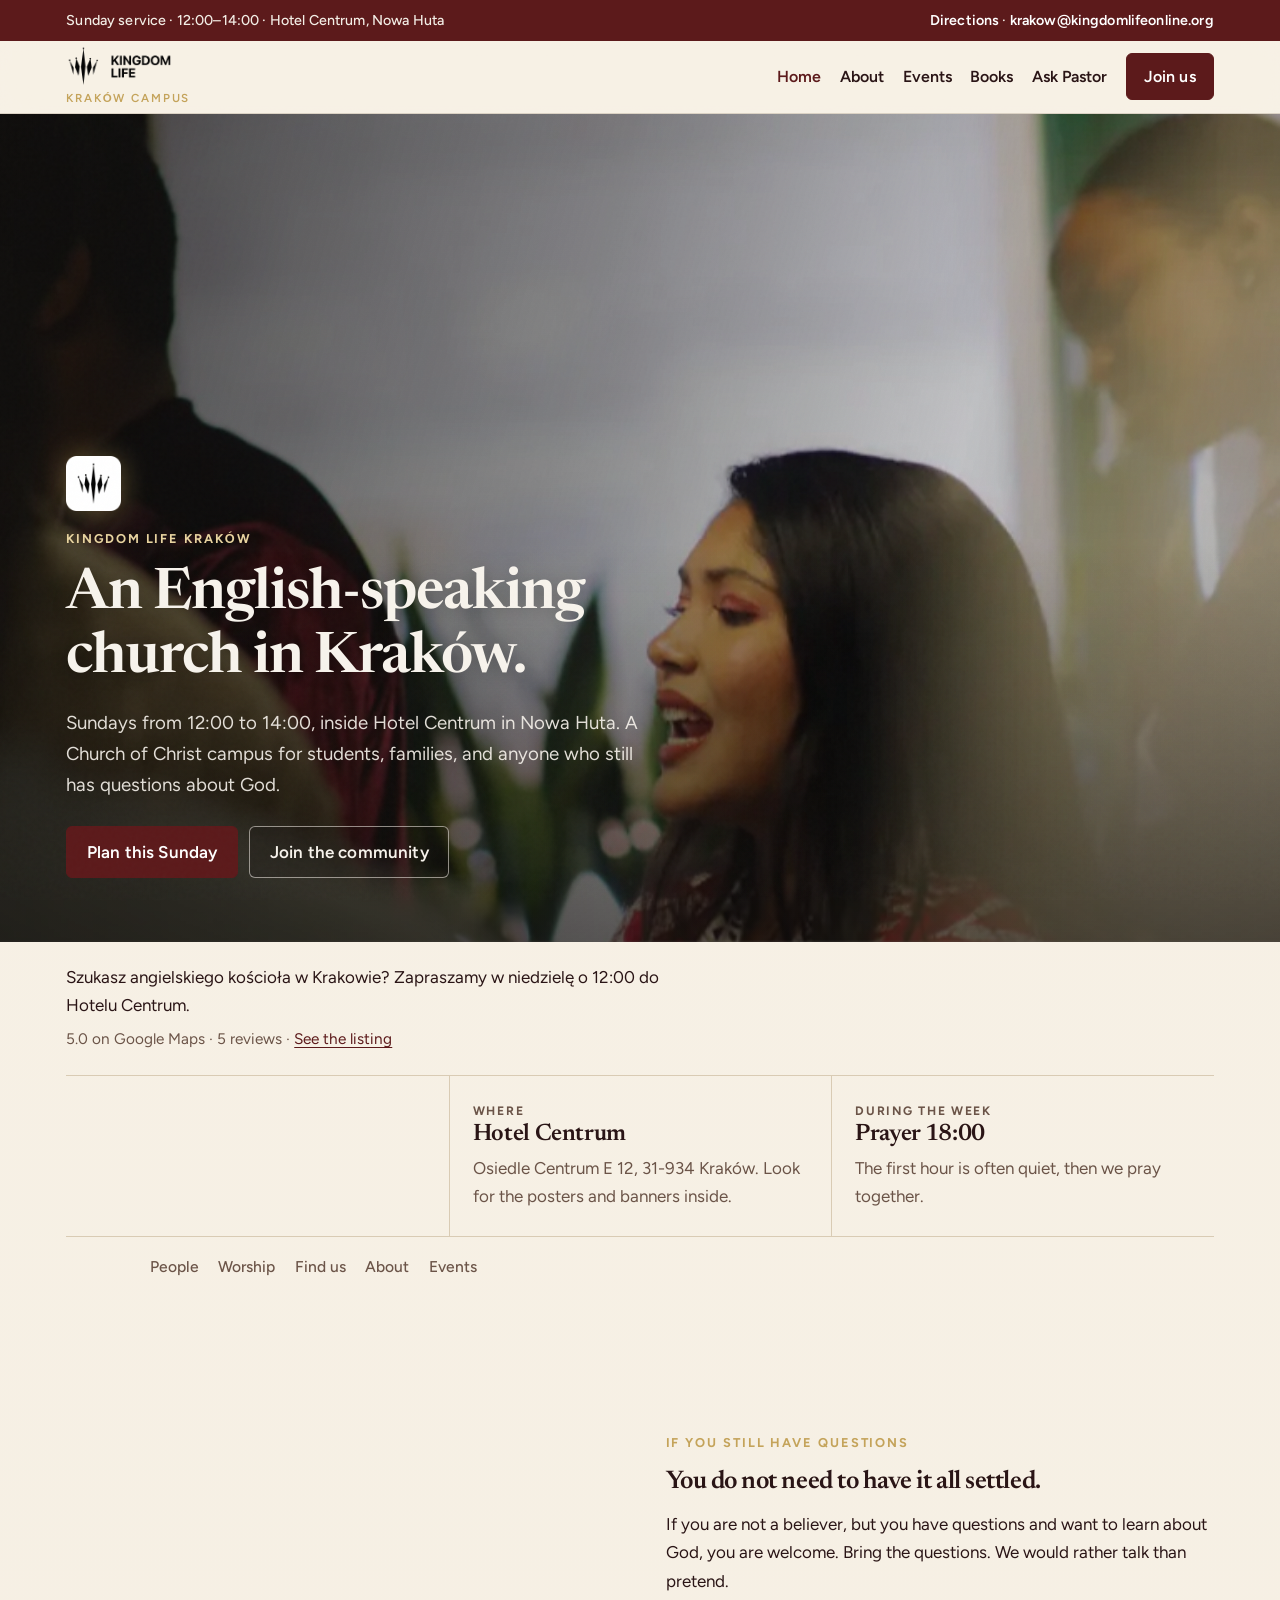
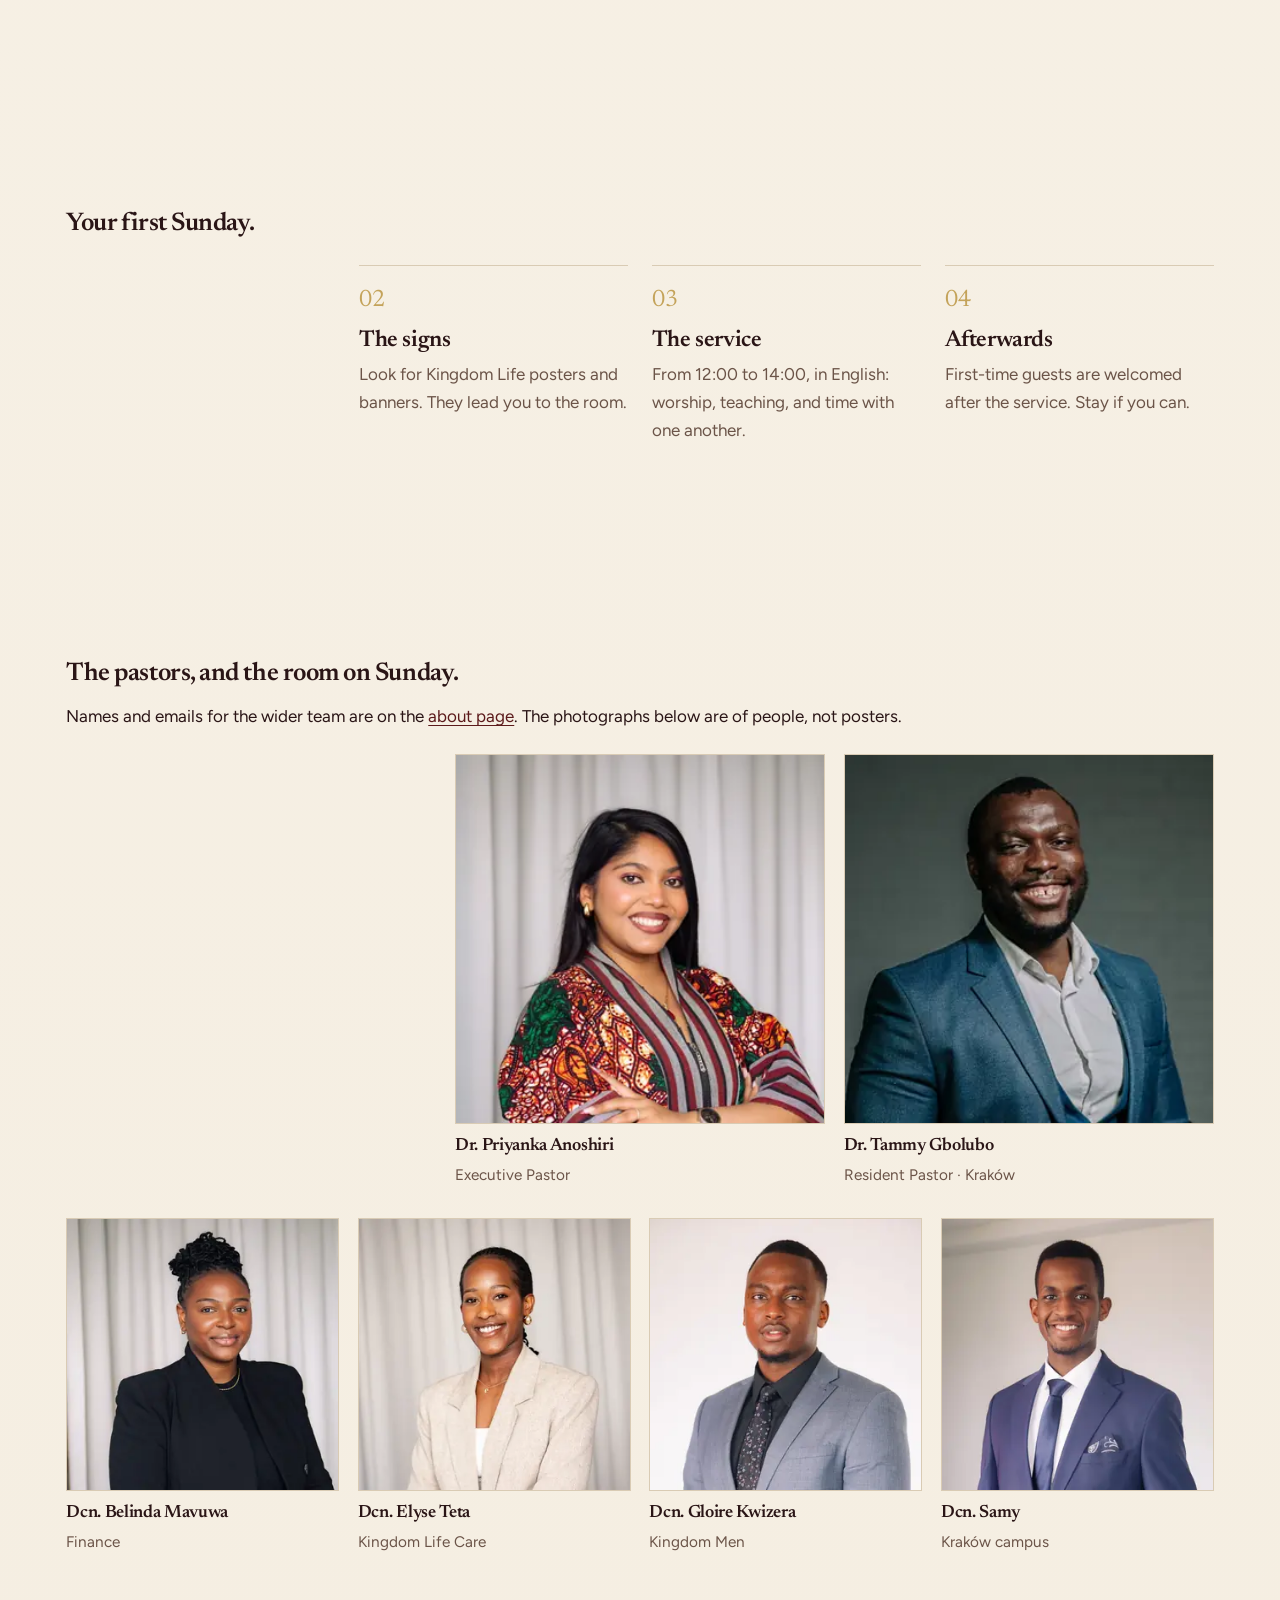
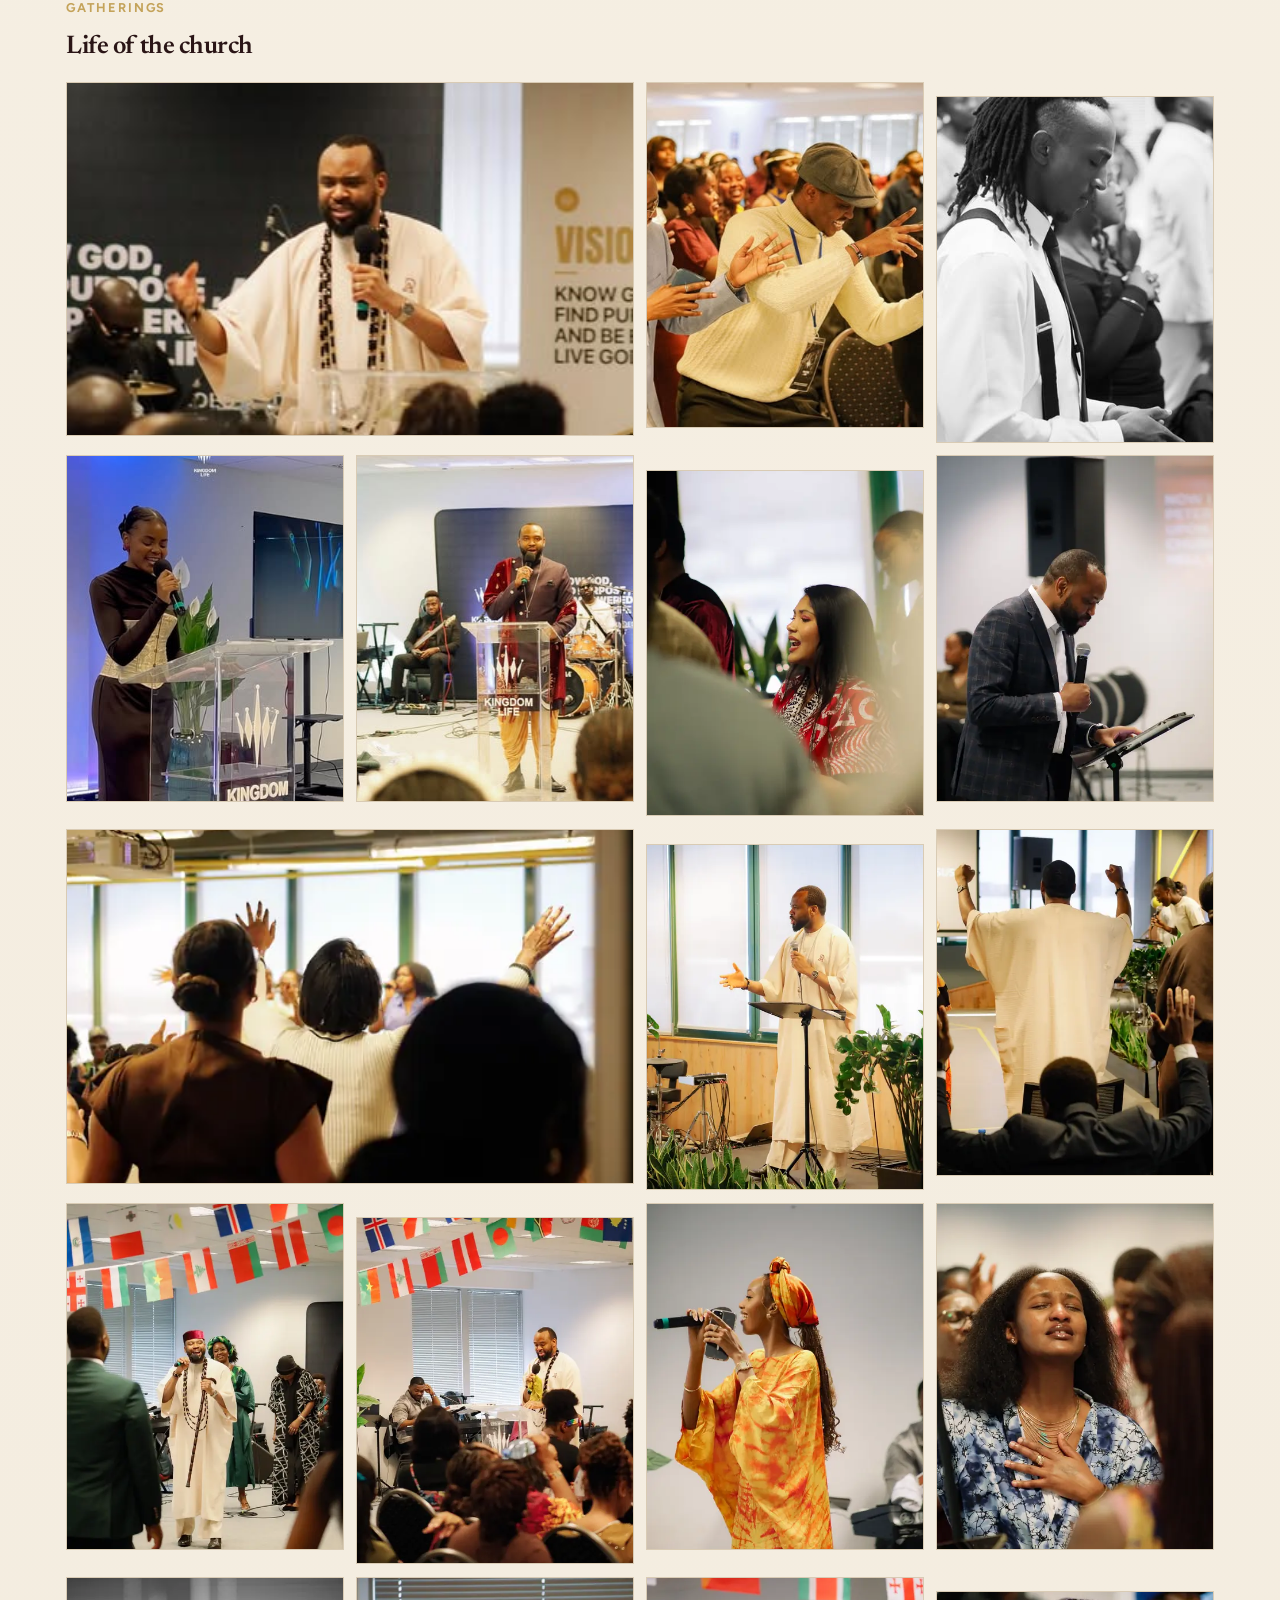
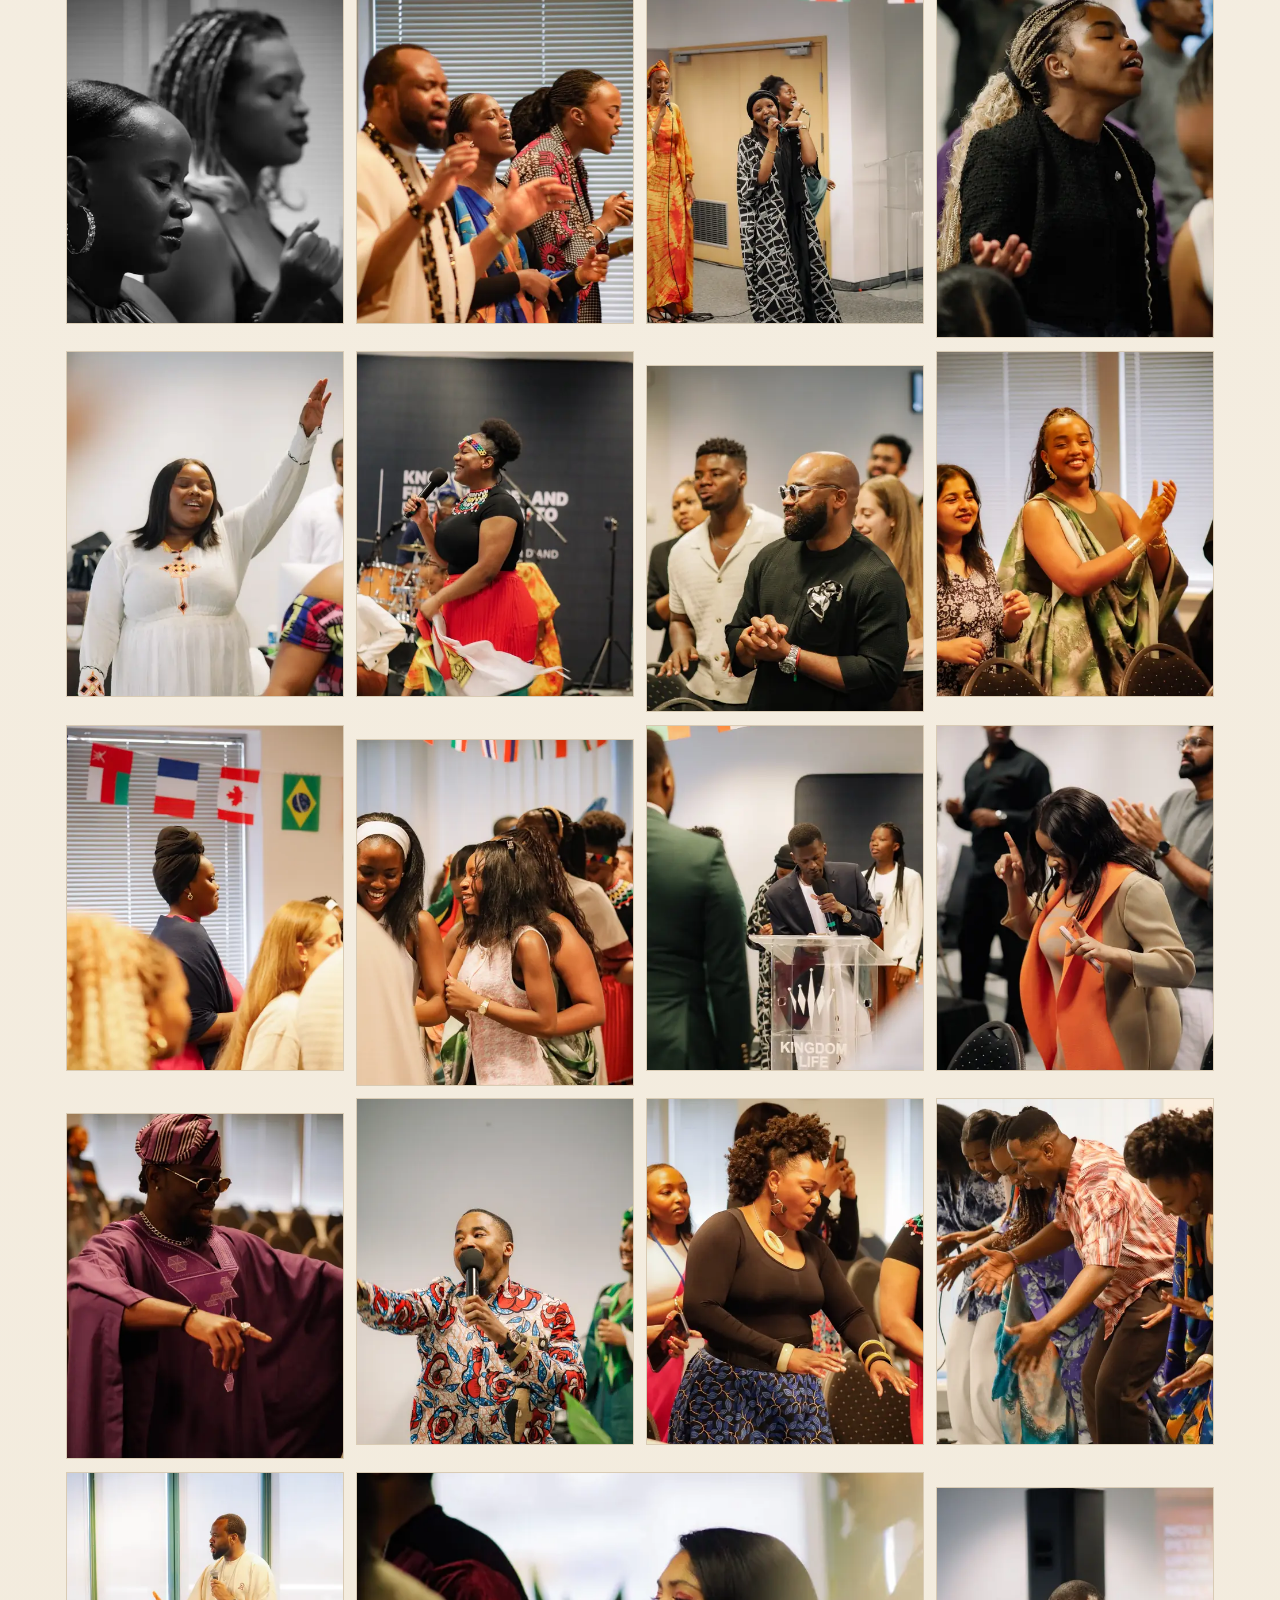
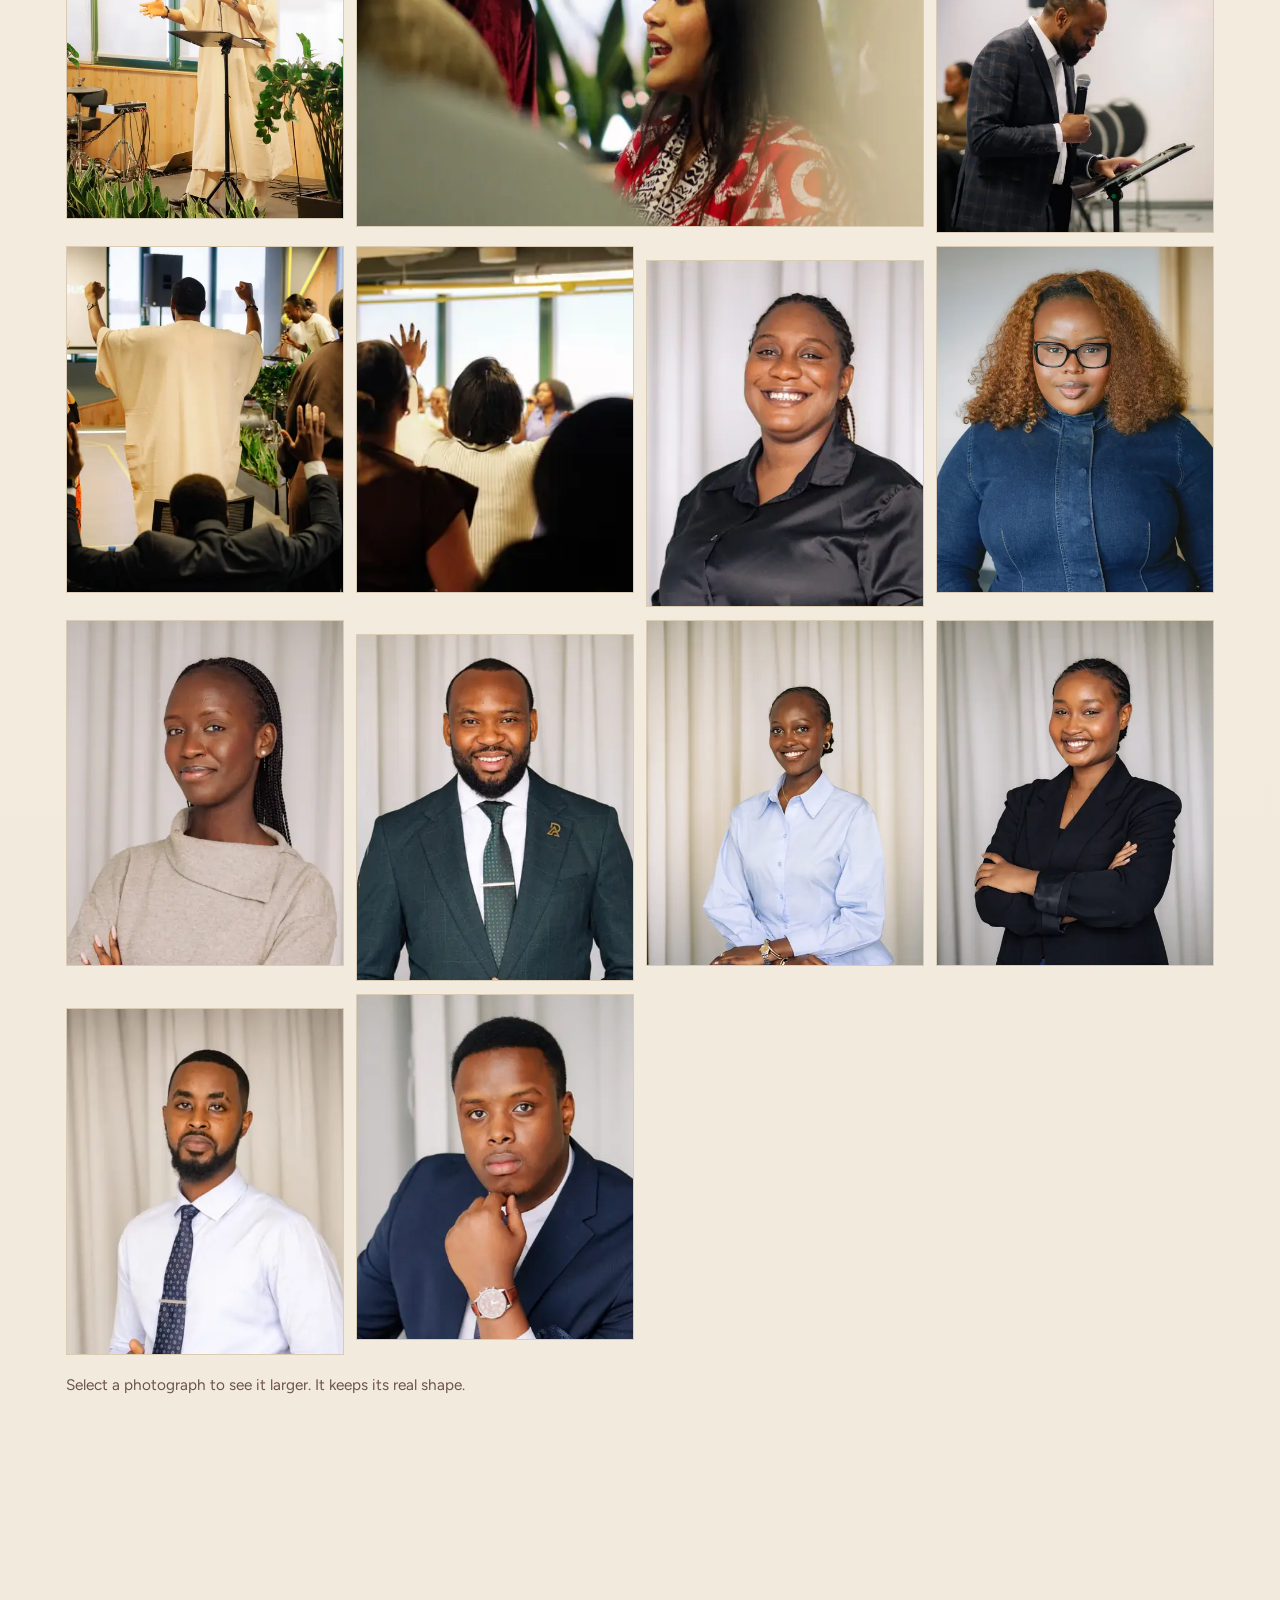
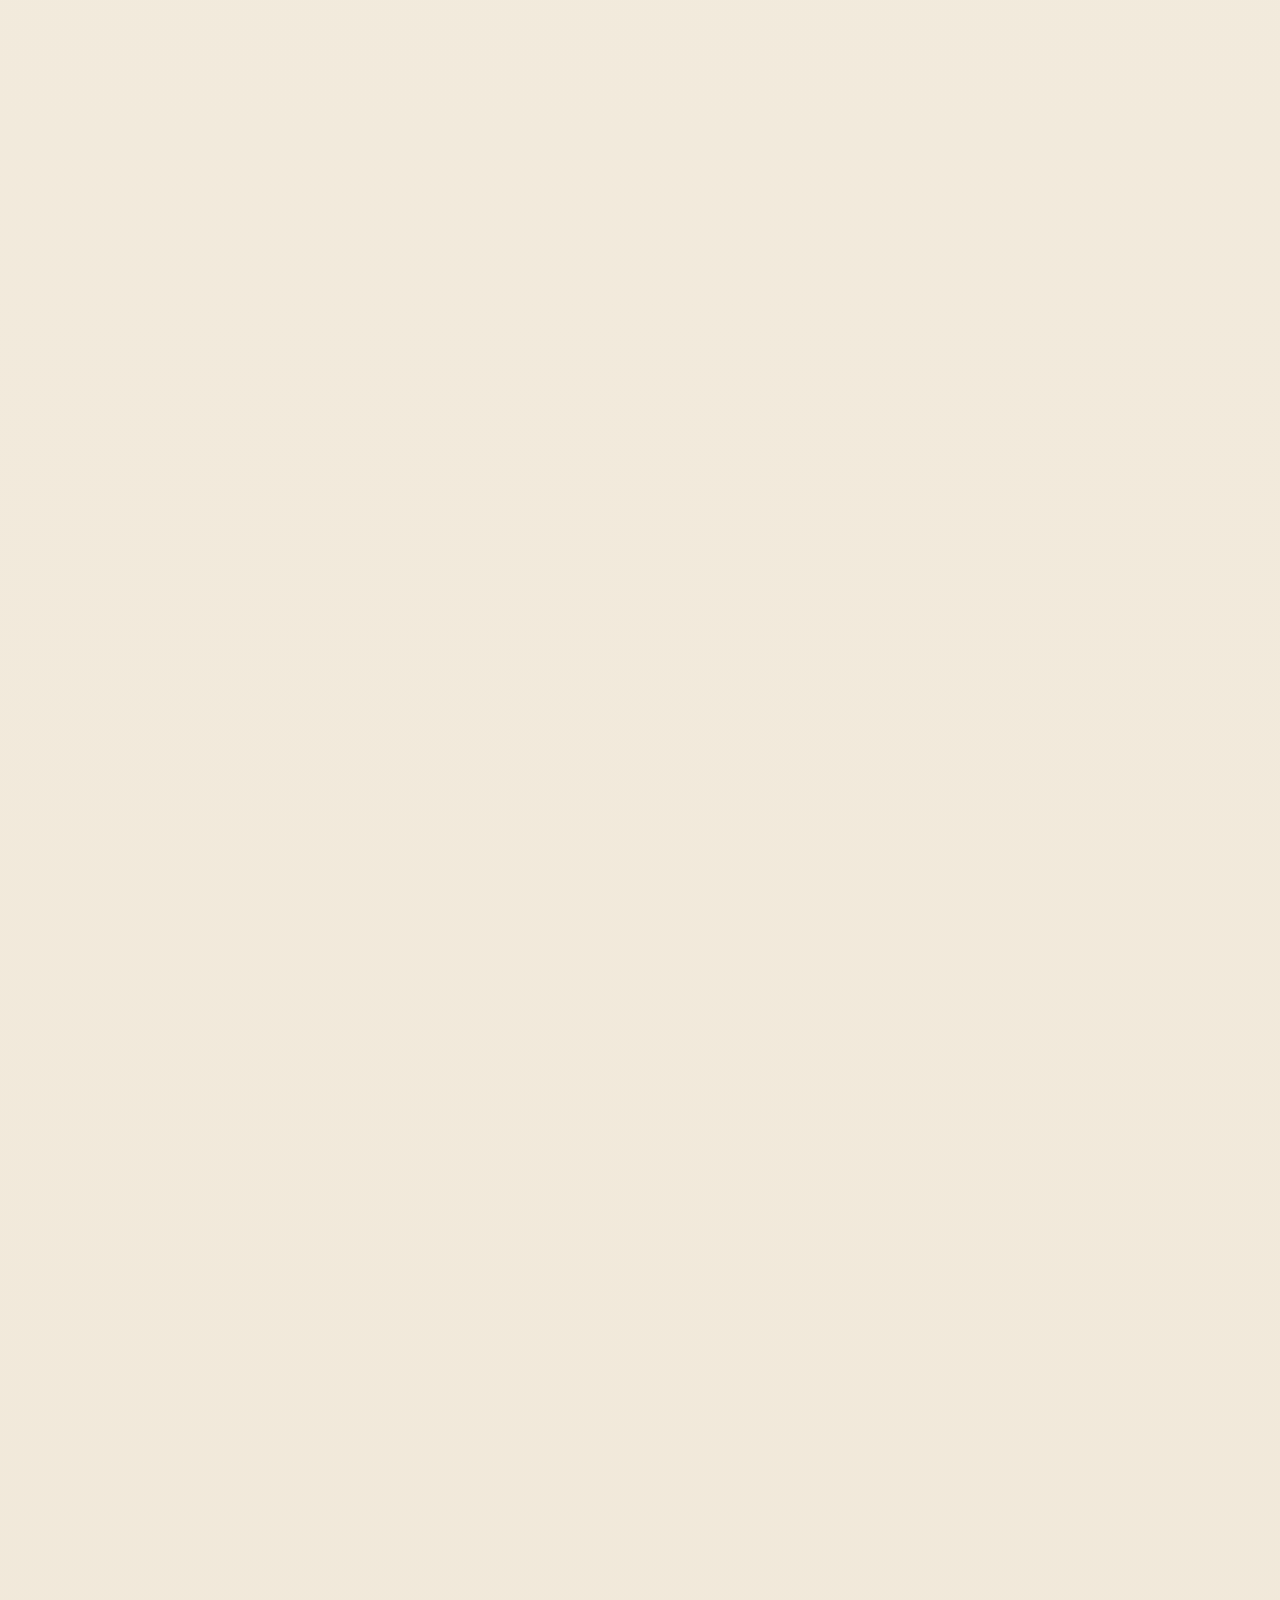
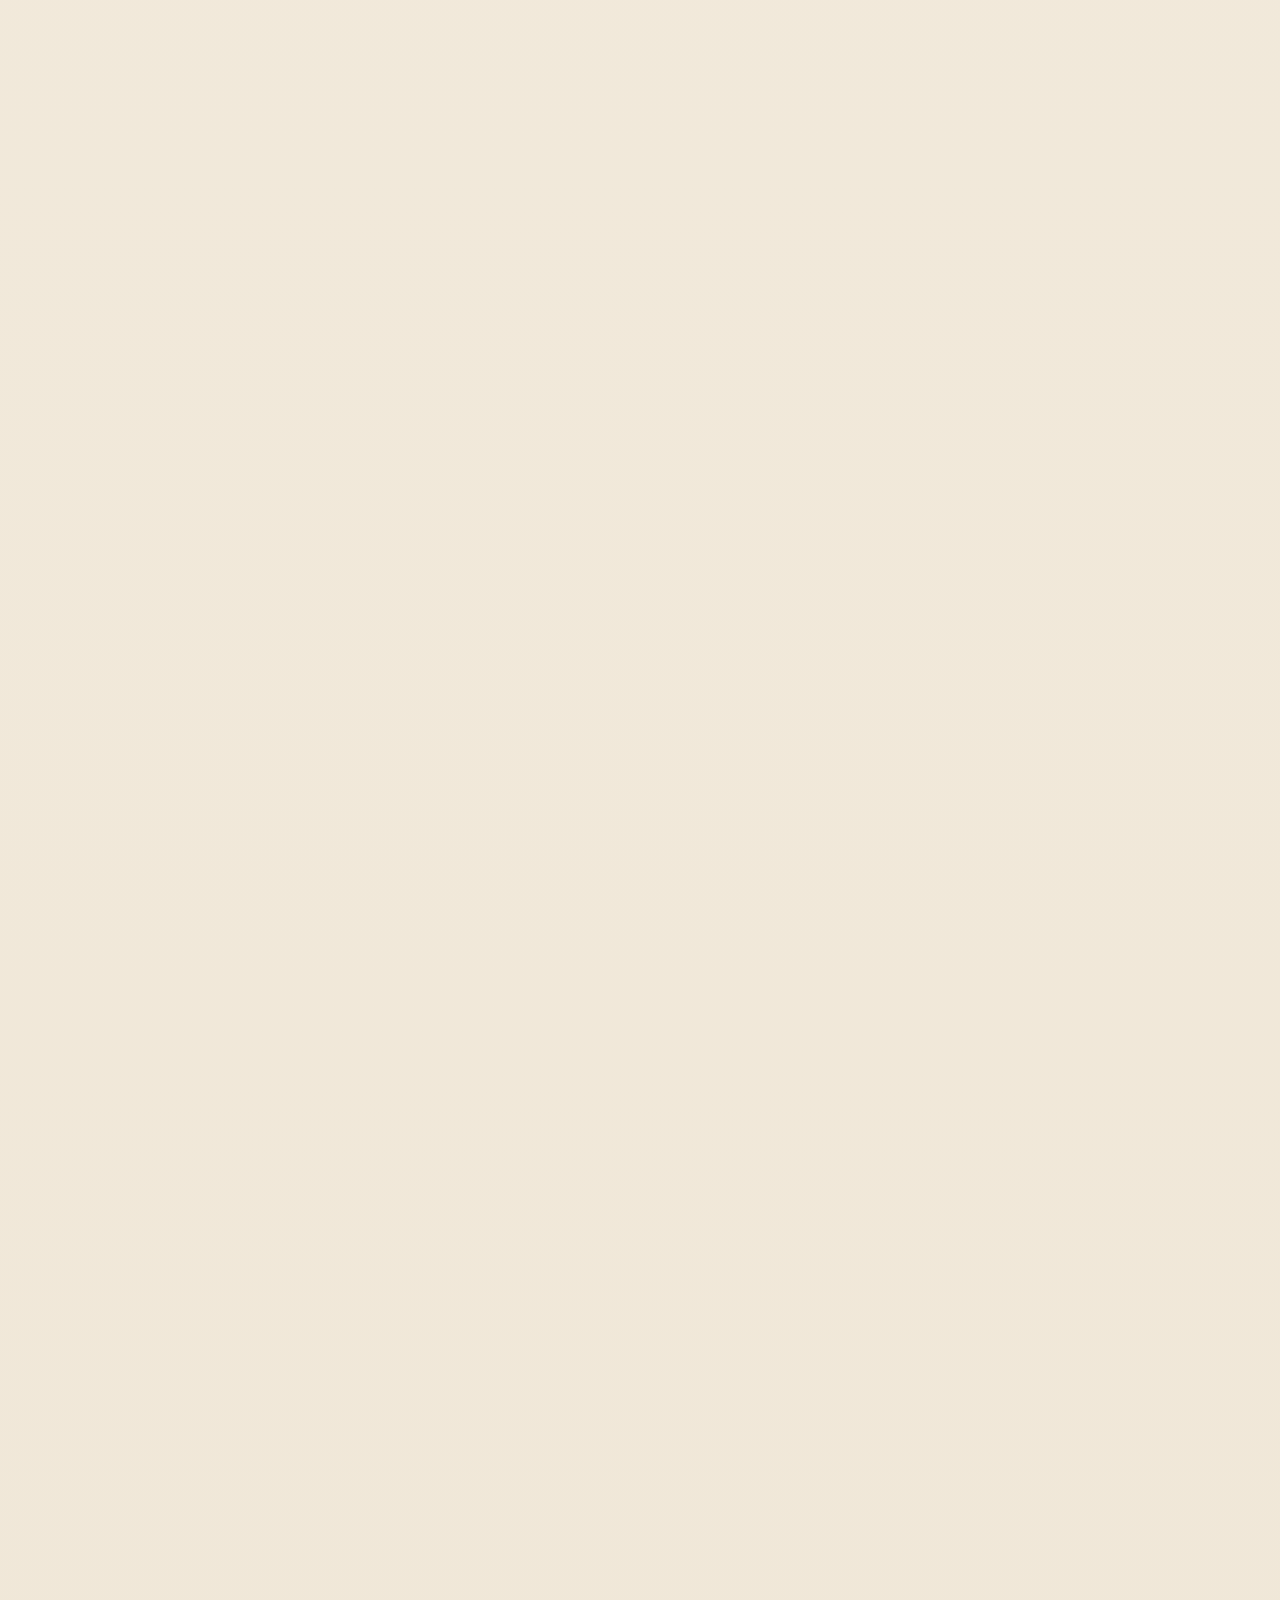
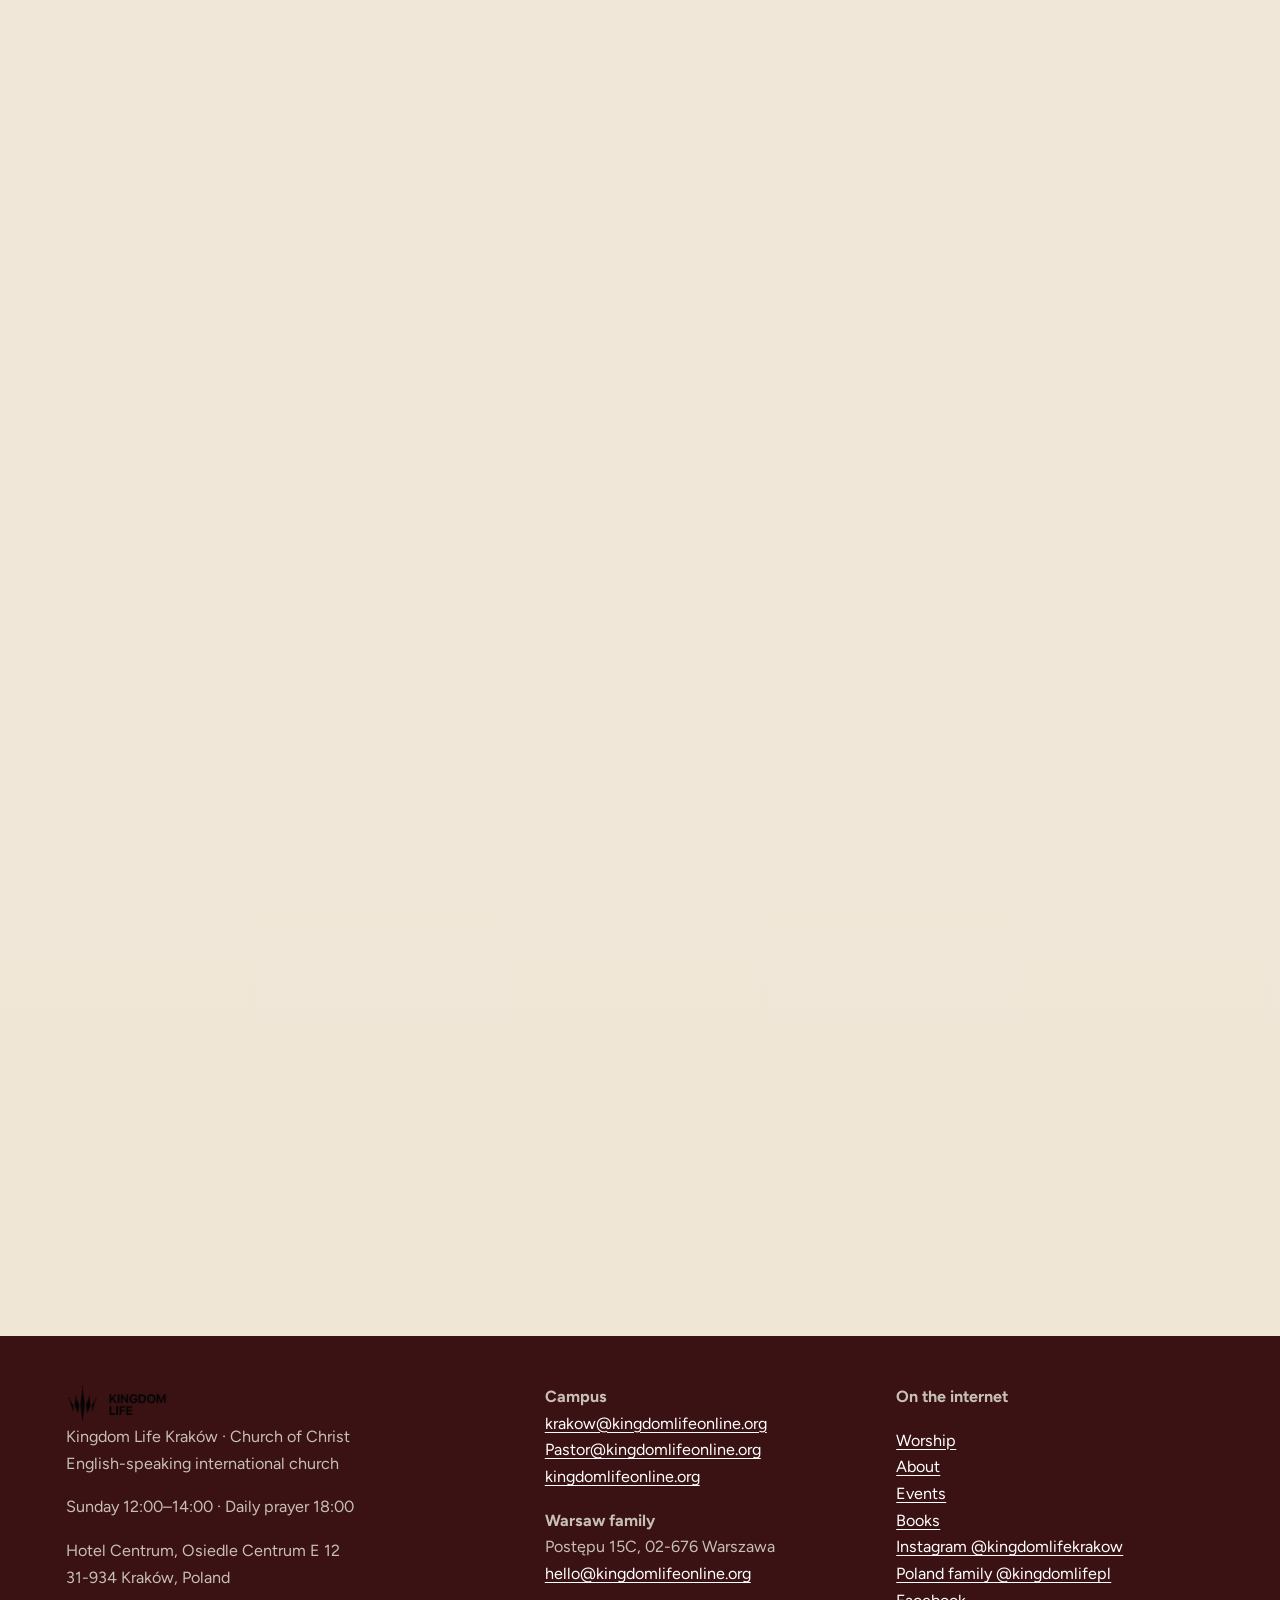
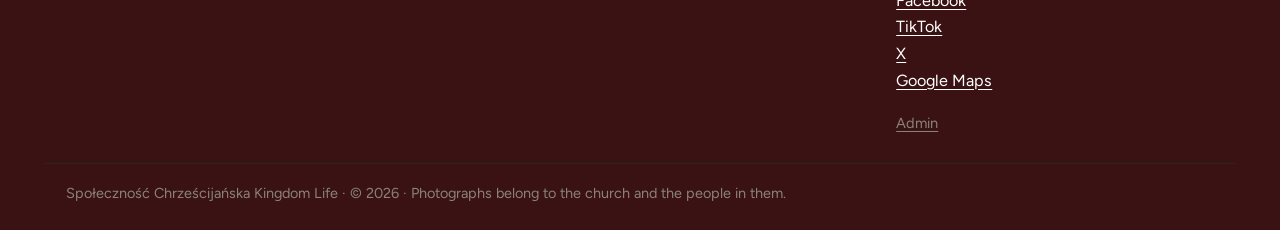
==== commit cde8f36e: "Stop carousel auto-scroll, link the book covers into the Bible App, and add the campus feedback form" ====
--- a/index.html
+++ b/index.html
@@ -2,7 +2,7 @@
 <html lang="en">
 <head>
   <meta charset="utf-8">
-  <meta name="viewport" content="width=device-width, initial-scale=1">
+  <meta name="viewport" content="width=device-width, initial-scale=1, viewport-fit=cover">
   <title>English Church in Krakow | Kingdom Life Kraków</title>
   <meta name="description" content="Kingdom Life Kraków is an English-speaking Church of Christ. Sundays 12:00–14:00 inside Hotel Centrum, Osiedle Centrum E 12, Nowa Huta.">
   <meta name="keywords" content="English church in Krakow, English speaking church Krakow, international church Krakow, Church of Christ Krakow, Kingdom Life Krakow, church Nowa Huta, Hotel Centrum church">
@@ -148,6 +148,7 @@
   --max: 70rem;
   --measure: 38rem;
   --space-xl: 3.5rem;
+  --gutter: 1.25rem;
   --dock-pad: 0px;
   --radius: 6px;
   --ease: cubic-bezier(0.22, 1, 0.36, 1);
@@ -227,9 +228,11 @@
 .verse-box p,
 .faq p { max-width: var(--measure); }
 
-.wrap {
-  width: min(100% - 2.5rem, var(--max));
+.wrap,
+.hero-inner {
+  width: min(100%, var(--max));
   margin-inline: auto;
+  padding-inline: max(var(--gutter), env(safe-area-inset-left, 0px)) max(var(--gutter), env(safe-area-inset-right, 0px));
 }
 
 .muted { color: var(--mute); }
@@ -278,7 +281,7 @@
   font-size: 0.84rem;
   font-weight: 500;
   letter-spacing: 0.01em;
-  padding: 0.5rem 0;
+  padding: max(0.5rem, env(safe-area-inset-top, 0px)) 0 0.5rem;
   border-bottom: 0;
   box-shadow: none;
 }
@@ -435,7 +438,7 @@
   left: 50%;
   bottom: max(0.55rem, env(safe-area-inset-bottom));
   transform: translateX(-50%);
-  width: min(36rem, calc(100% - 0.9rem));
+  width: min(36rem, calc(100% - 0.9rem - env(safe-area-inset-left, 0px) - env(safe-area-inset-right, 0px)));
   padding: 0.35rem;
   gap: 0.15rem;
   border-radius: 1.15rem;
@@ -522,8 +525,6 @@
 .hero-inner {
   position: relative;
   z-index: 2;
-  width: min(100% - 2.5rem, var(--max));
-  margin-inline: auto;
   padding-top: clamp(5rem, 14vw, 8rem);
   padding-bottom: clamp(2.25rem, 6vw, 3.75rem);
 }
@@ -1220,6 +1221,32 @@
 }
 .cover-grid p,
 .event-card p { margin: 0 0 0.5rem; color: var(--mute); }
+.cover-link { display: block; color: inherit; text-decoration: none; }
+.cover-link:focus-visible img,
+.cover-link:hover img { outline: 2px solid var(--ember); outline-offset: 3px; }
+.cover-grid .cover-cta {
+  margin-top: 0.35rem;
+  padding: 0.4rem 0.7rem;
+  min-height: 44px;
+  max-width: 100%;
+  font-size: 0.78rem;
+  white-space: normal;
+  text-align: center;
+}
+.bible-banner {
+  display: flex;
+  flex-wrap: wrap;
+  align-items: center;
+  justify-content: space-between;
+  gap: 0.9rem 1.4rem;
+  margin: 0 0 1.6rem;
+  padding: 1.05rem 1.15rem;
+  background: var(--card);
+  border: 1px solid var(--rule);
+  border-left: 3px solid var(--forest);
+}
+.bible-banner p { margin: 0; max-width: var(--measure); }
+.bible-actions { display: flex; flex-wrap: wrap; gap: 0.6rem; }
 .event-card {
   padding-top: 1rem;
   border-top: 1px solid var(--rule);
@@ -1460,7 +1487,7 @@
 
 /* —— Phones & tablets: bottom dock only (no top Menu nav) —— */
 @media (max-width: 1039px) {
-  :root { --dock-pad: 6.4rem; }
+  :root { --dock-pad: calc(5.25rem + env(safe-area-inset-bottom, 0px)); }
   .dock { display: flex; }
 
   /* Remove top navbar / Menu — navigation lives only in the dock */
@@ -1563,9 +1590,16 @@
 }
 
 /* Stack welcome columns + swap border only here (kills orphan hairline) */
+@media (max-width: 640px) {
+  .cover-grid {
+    grid-template-columns: repeat(2, minmax(0, 1fr));
+    gap: 1rem 0.75rem;
+  }
+  .cover-grid h3 { font-size: 1.02rem; }
+}
+
 @media (max-width: 560px) {
-  .wrap,
-  .hero-inner { width: min(100% - 1.8rem, var(--max)); }
+  :root { --gutter: 0.9rem; }
   .welcome-split .split,
   .split,
   .bulletin,
@@ -1609,7 +1643,7 @@
   .hero-actions .btn,
   .actions .btn { flex-basis: 100%; }
   .dock {
-    width: calc(100% - 0.6rem);
+    width: calc(100% - 0.6rem - env(safe-area-inset-left, 0px) - env(safe-area-inset-right, 0px));
     padding: 0.28rem;
     gap: 0.1rem;
   }
@@ -1621,7 +1655,7 @@
 }
 
 @media (max-height: 480px) and (orientation: landscape) {
-  :root { --dock-pad: 4.8rem; }
+  :root { --dock-pad: calc(4.2rem + env(safe-area-inset-bottom, 0px)); }
   .dock-item { min-height: 38px; font-size: 0.58rem; }
   .hero { min-height: 0; }
   .hero-inner { padding-top: 3rem; padding-bottom: calc(var(--dock-pad) + 0.75rem); }
@@ -1735,7 +1769,7 @@
   }
   </script>
 </head>
-<body>
+<body class="page-home">
   <a class="skip" href="#main">Skip to content</a>
   <div class="topbar">
     <div class="wrap">
@@ -1994,6 +2028,7 @@
           <blockquote data-verse-text></blockquote>
           <p><strong data-verse-ref></strong></p>
           <p data-verse-note></p>
+          <p><a data-verse-app href="https://www.bible.com/bible/1/JHN.8.12" target="_blank" rel="noopener noreferrer">Read in Bible App</a></p>
           <p><a href="#worship">Play worship here</a></p>
         </div>
         <div>
@@ -2108,11 +2143,13 @@
       <div>
         <a class="logo" href="index.html"><img src="assets/logo-black.png" alt="Kingdom Life" width="1024" height="377"></a>
         <p>Kingdom Life Kraków · Church of Christ<br>English-speaking international church</p>
+        <p>Sunday 12:00–14:00 · Daily prayer 18:00</p>
         <address>Hotel Centrum, Osiedle Centrum E 12<br>31-934 Kraków, Poland</address>
       </div>
       <div>
         <p><strong>Campus</strong><br>
         <a href="mailto:krakow@kingdomlifeonline.org">krakow@kingdomlifeonline.org</a><br>
+        <a href="mailto:Pastor@kingdomlifeonline.org">Pastor@kingdomlifeonline.org</a><br>
         <a href="https://kingdomlifeonline.org/">kingdomlifeonline.org</a></p>
         <p><strong>Warsaw family</strong><br>Postępu 15C, 02-676 Warszawa<br><a href="mailto:hello@kingdomlifeonline.org">hello@kingdomlifeonline.org</a></p>
       </div>
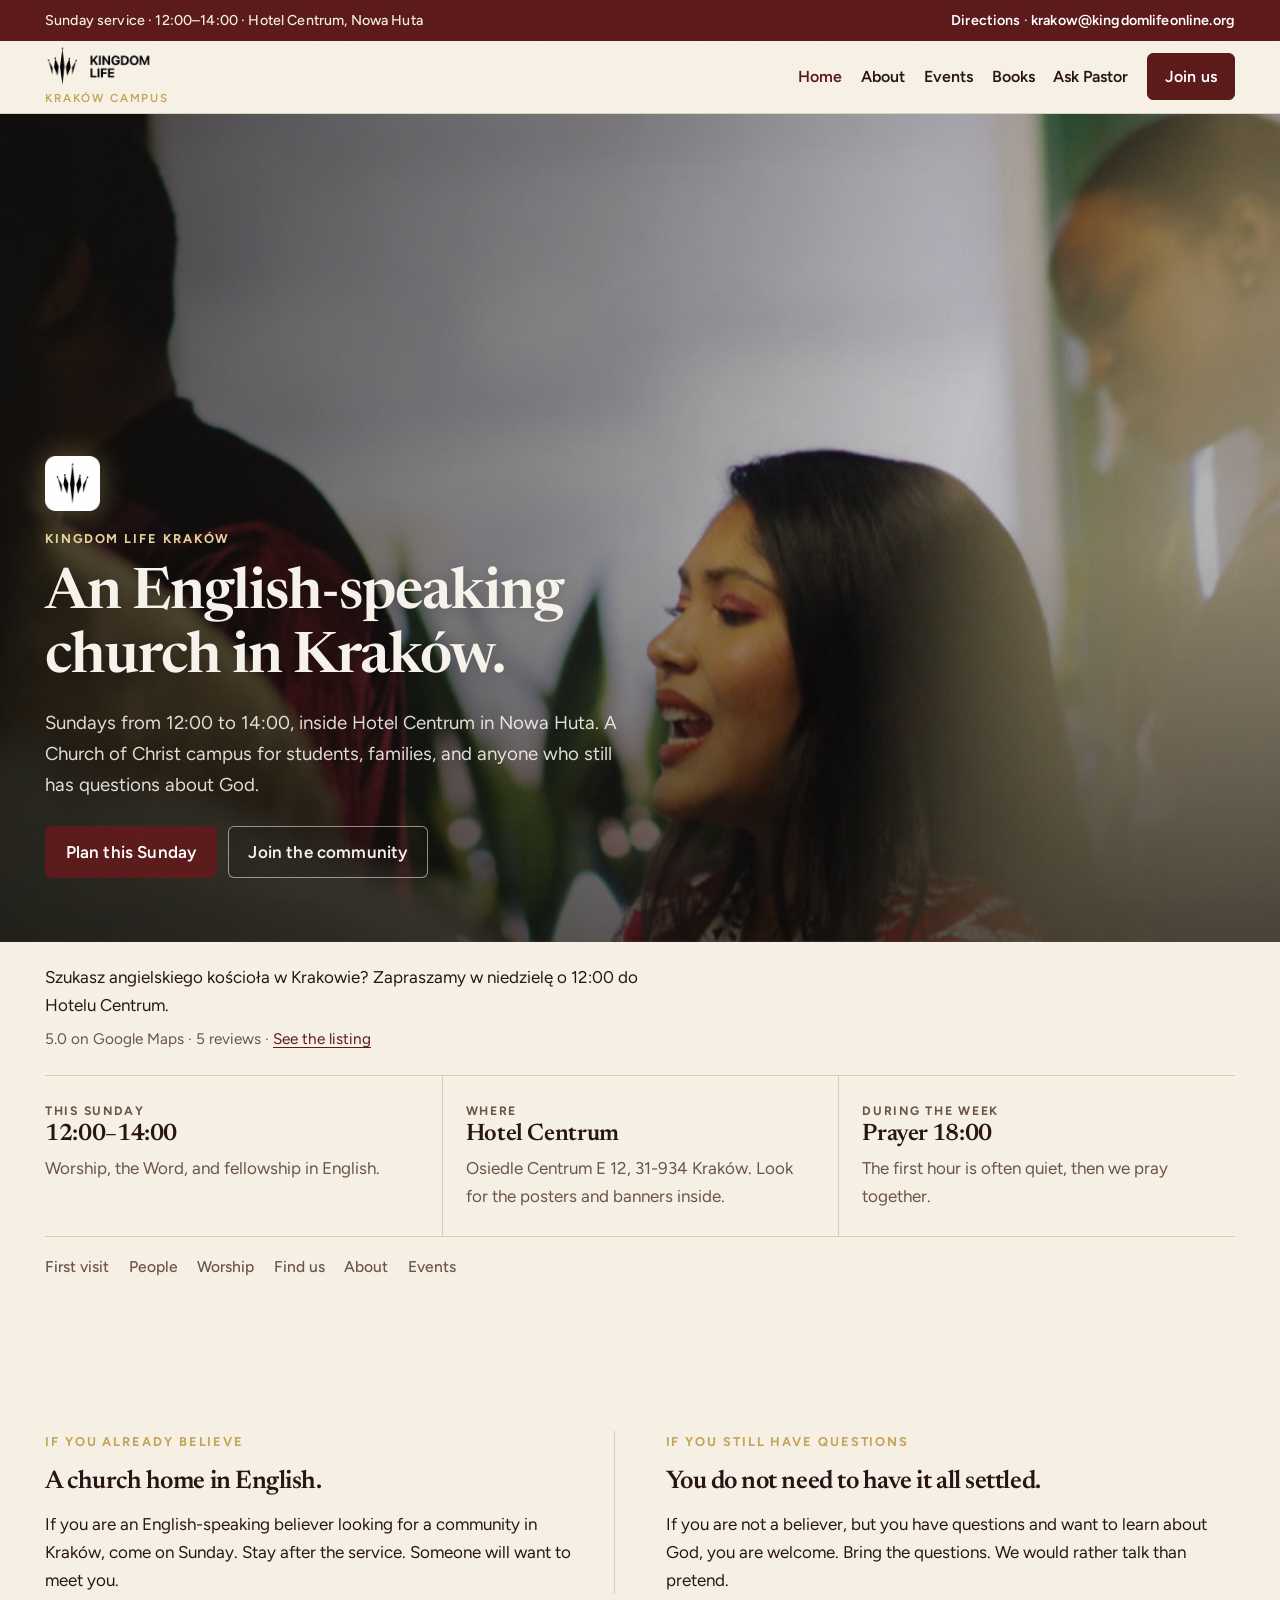
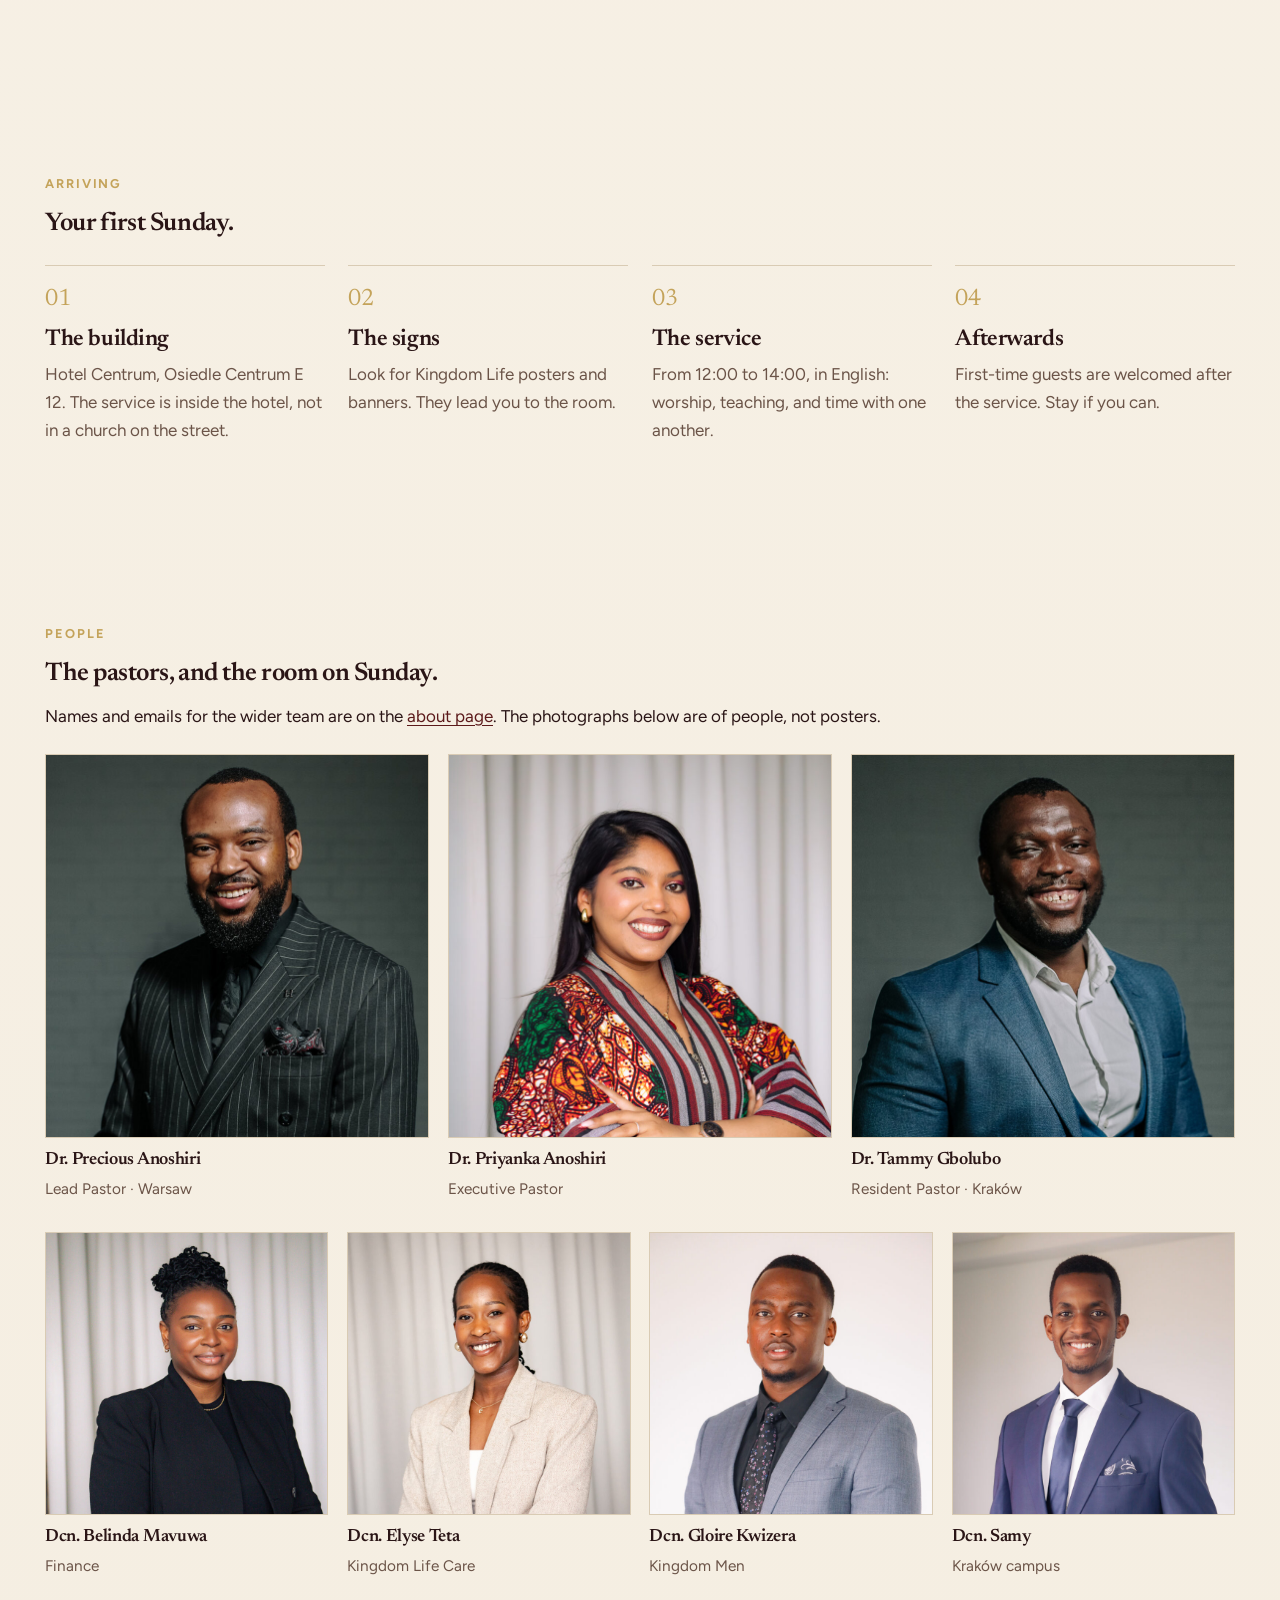
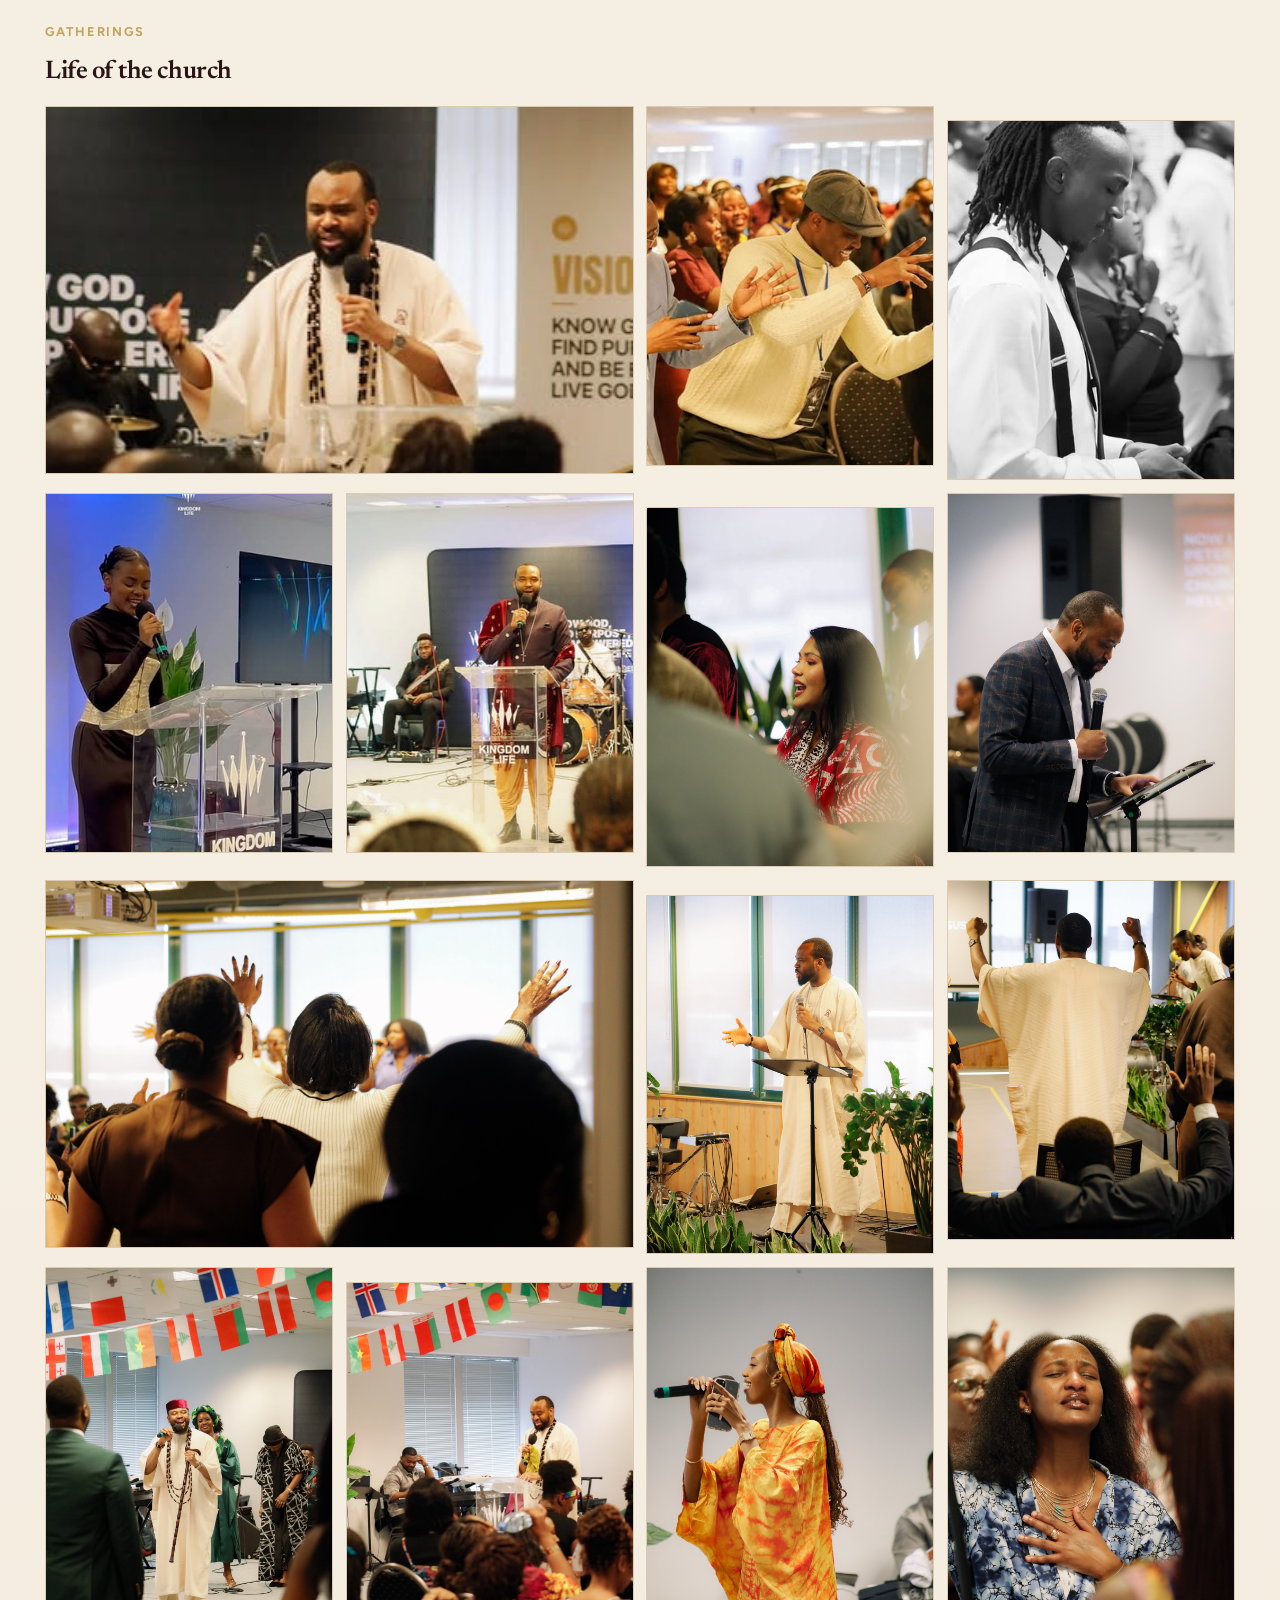
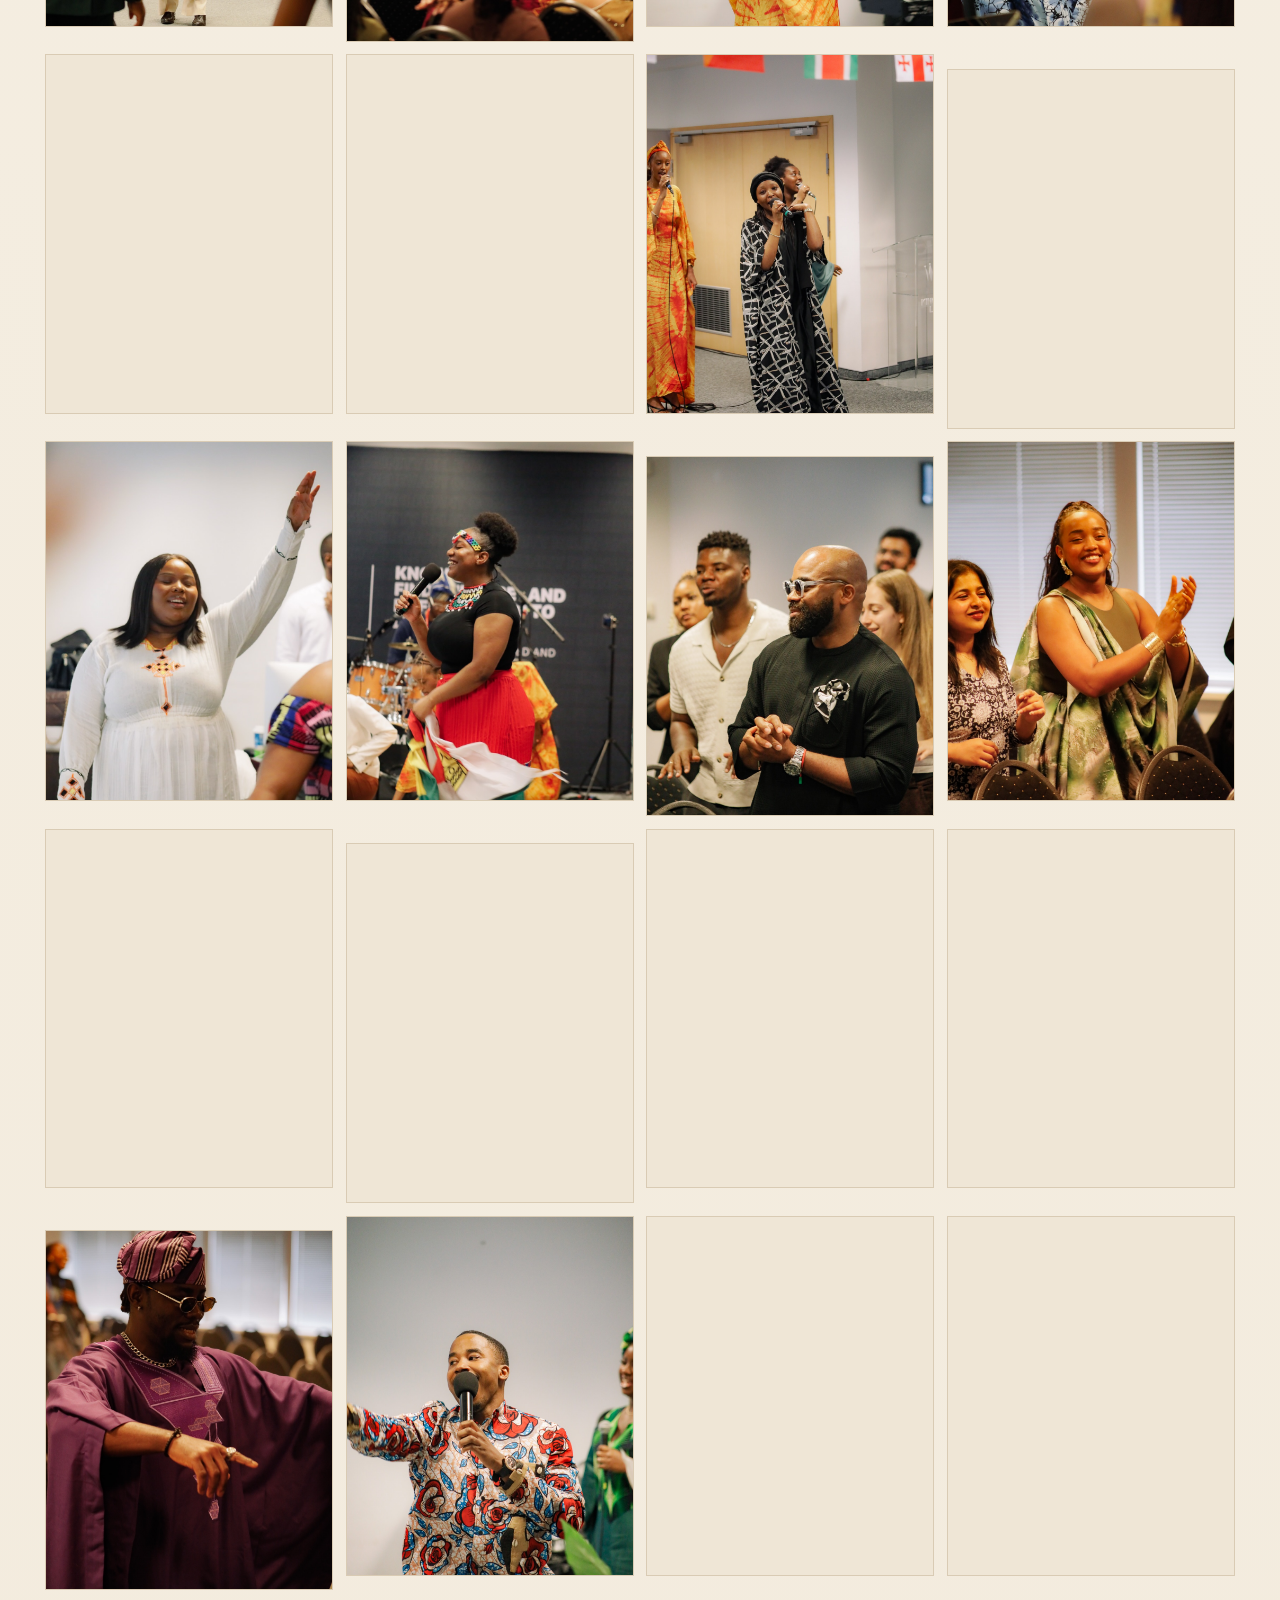
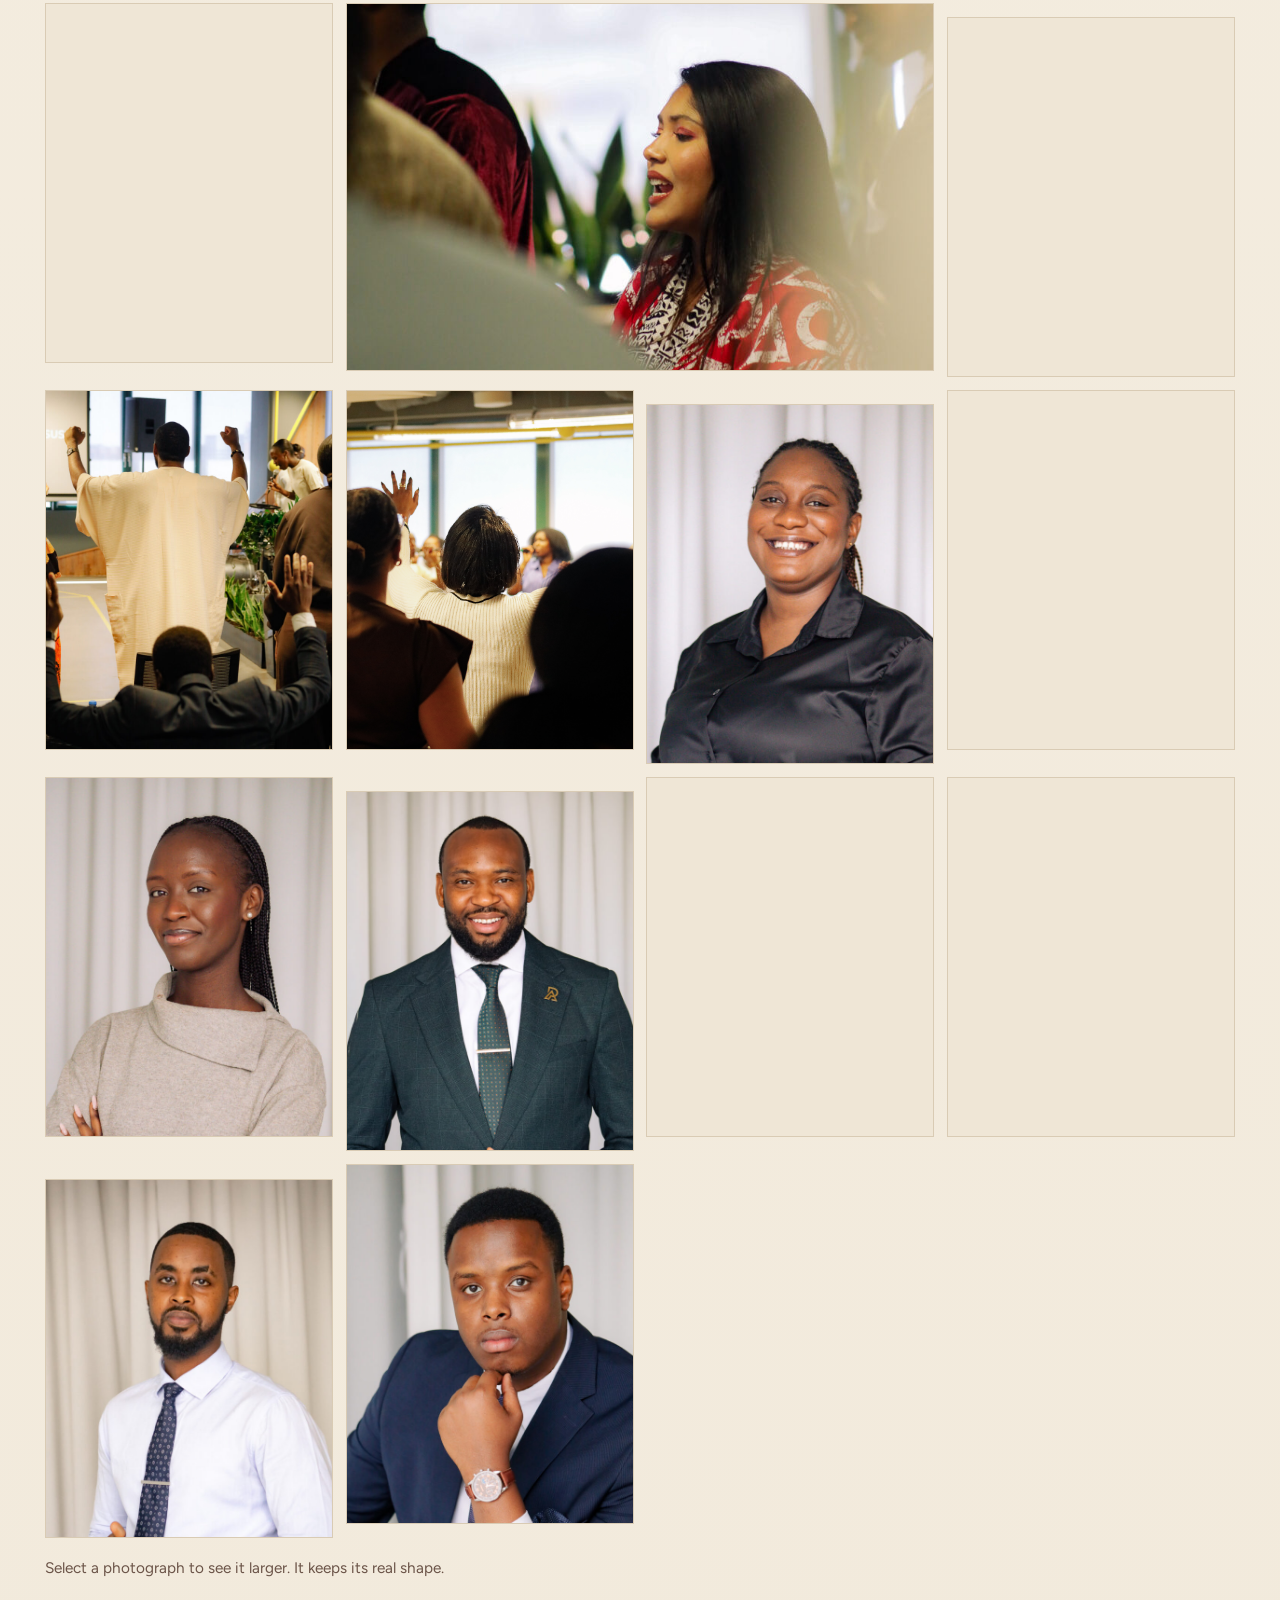
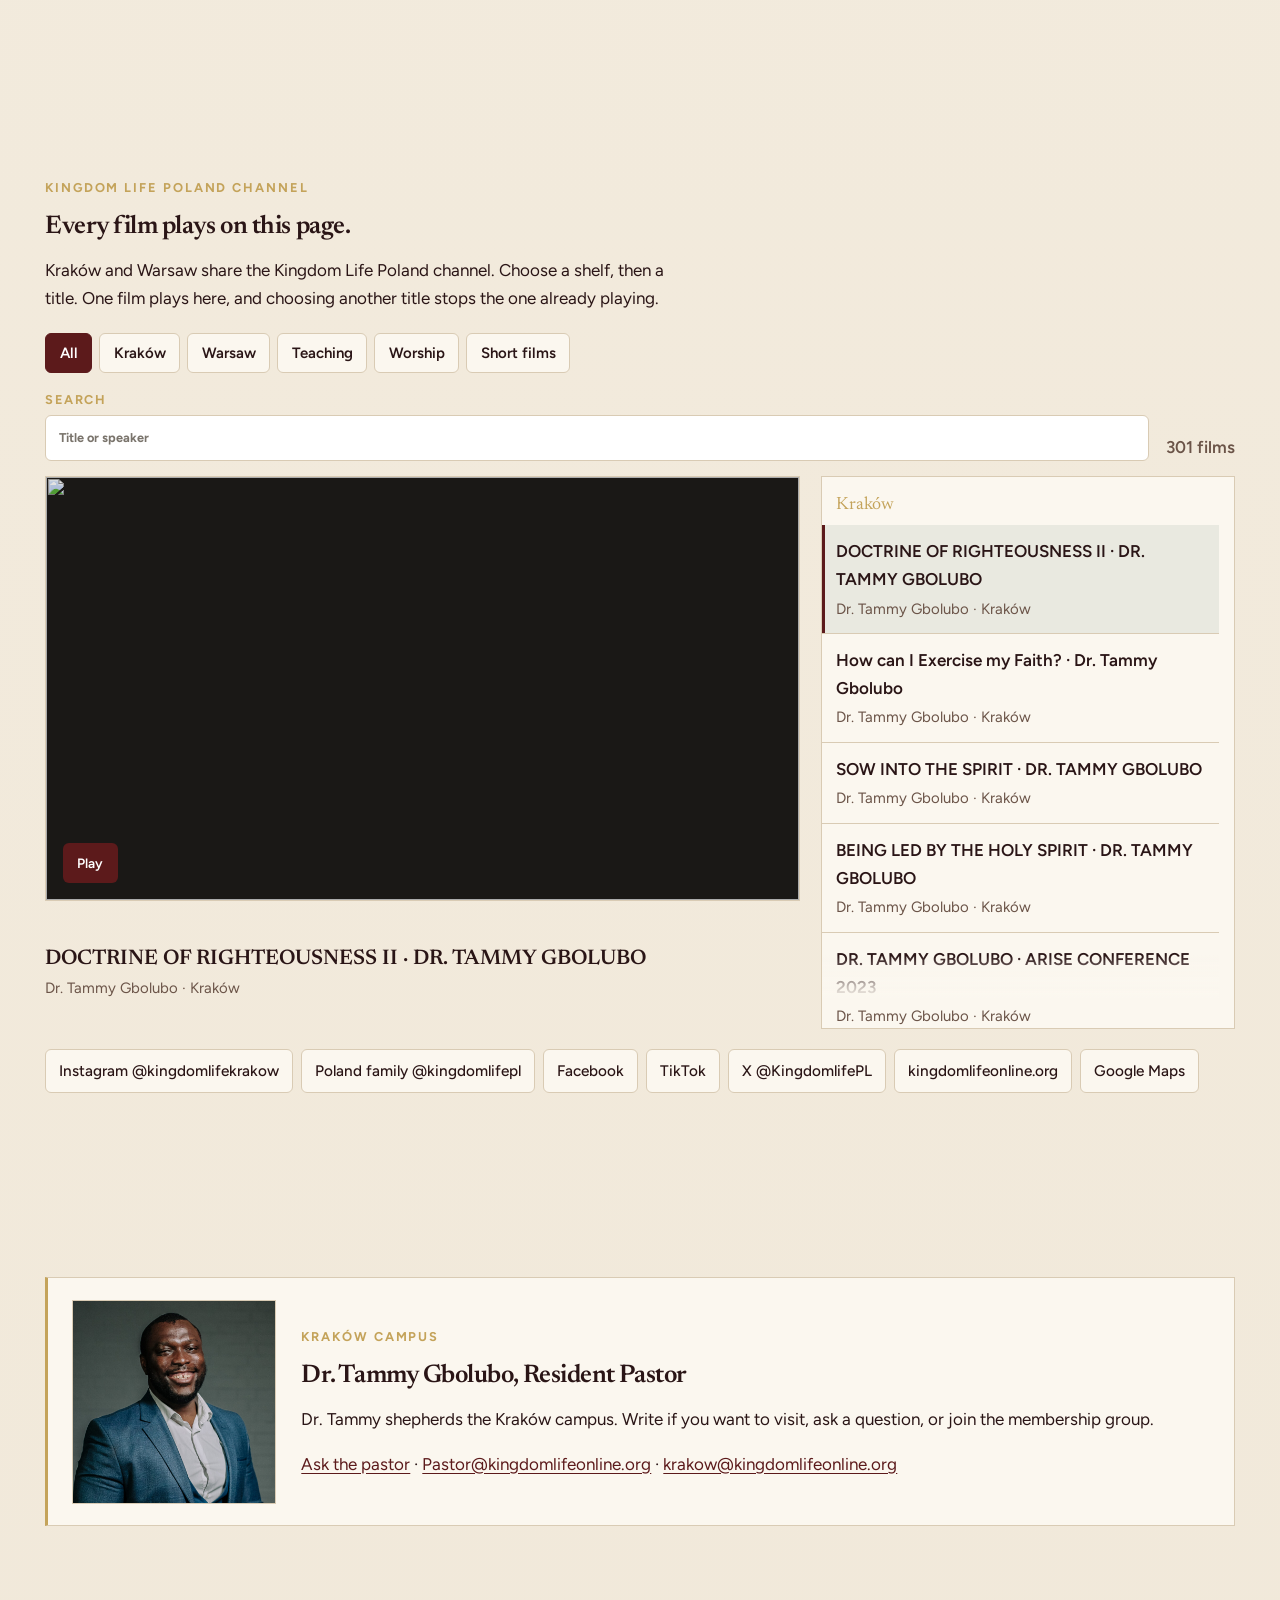
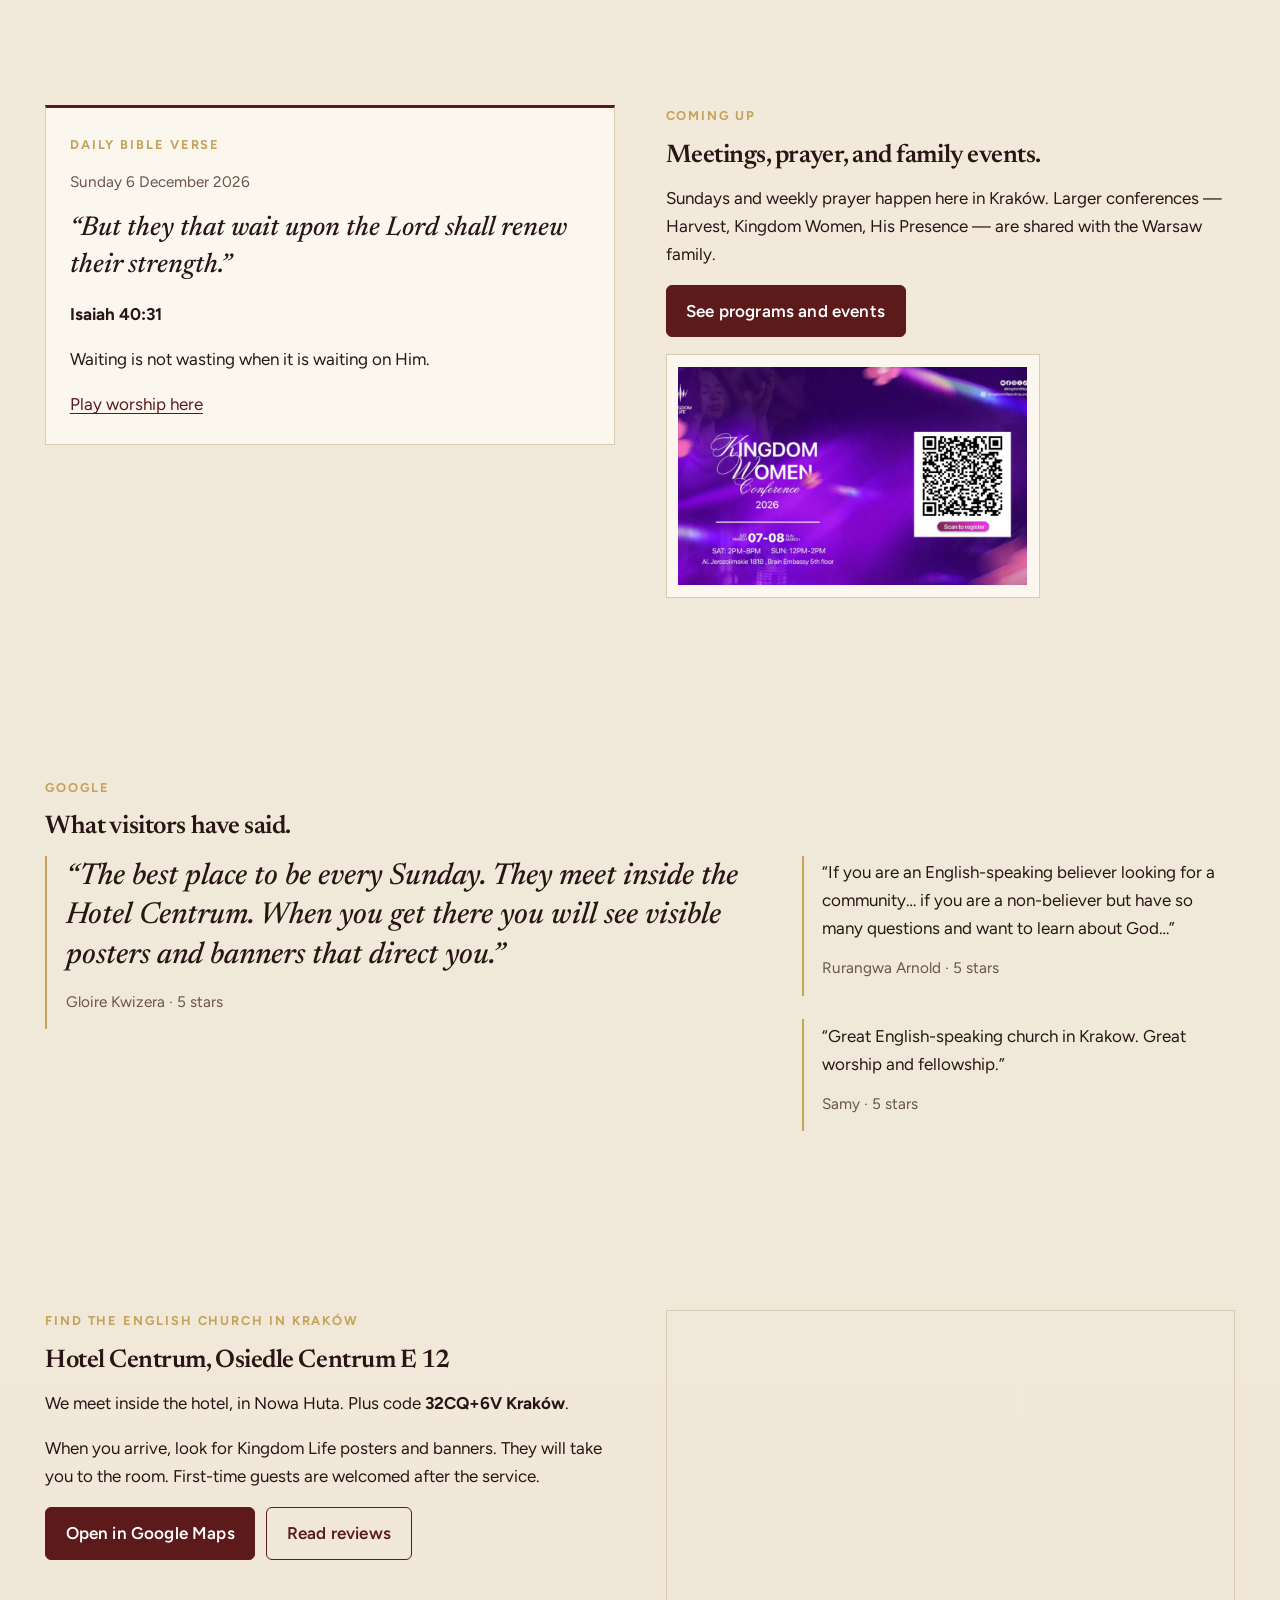
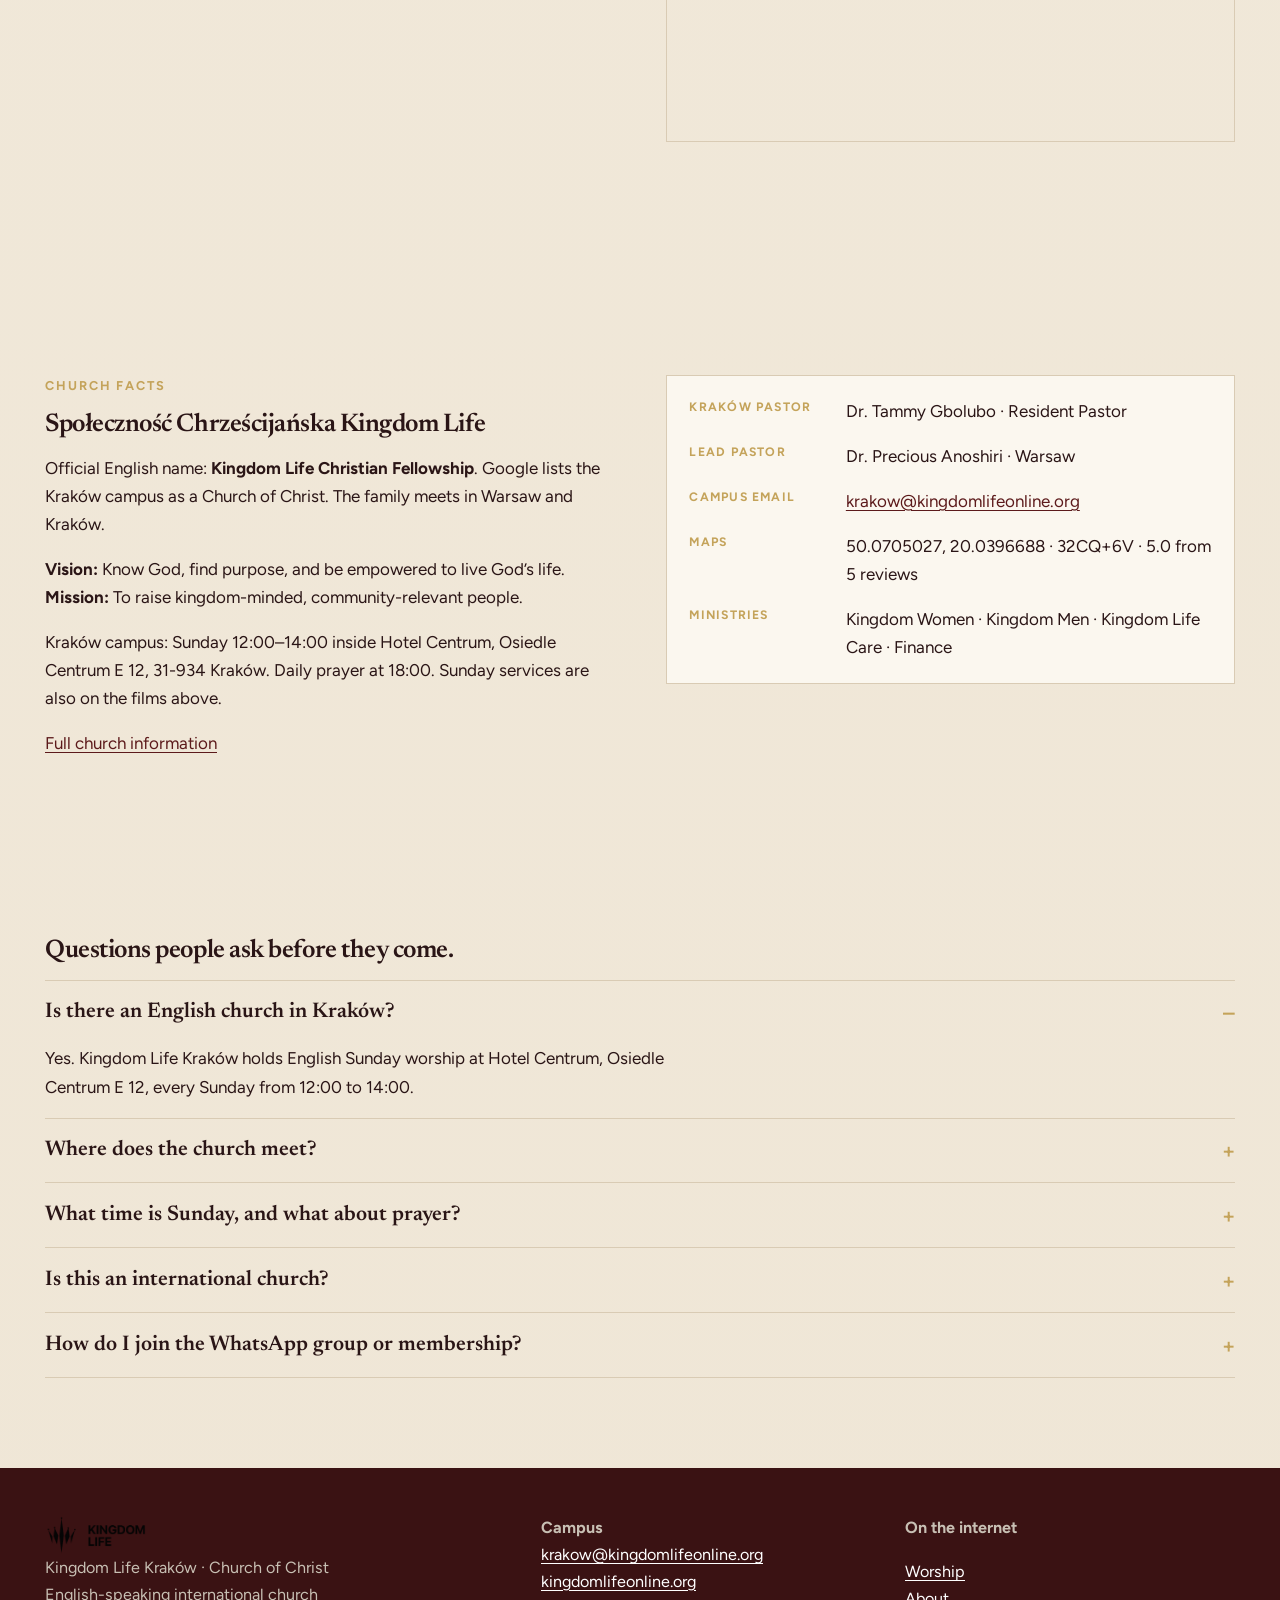
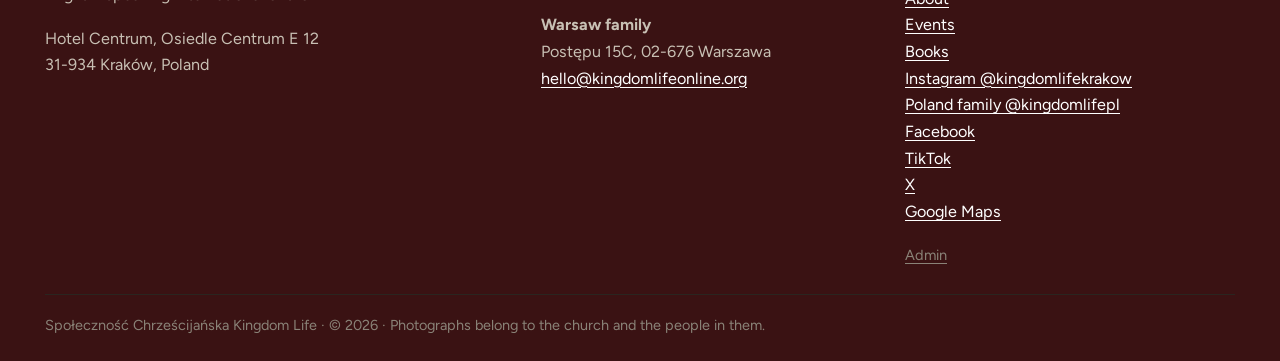
==== commit a125e6dd: "chore: establish fresh project snapshot Re-baseline the current project files without changing their" ====
--- a/index.html
+++ b/index.html
@@ -2,7 +2,7 @@
 <html lang="en">
 <head>
   <meta charset="utf-8">
-  <meta name="viewport" content="width=device-width, initial-scale=1, viewport-fit=cover">
+  <meta name="viewport" content="width=device-width, initial-scale=1">
   <title>English Church in Krakow | Kingdom Life Kraków</title>
   <meta name="description" content="Kingdom Life Kraków is an English-speaking Church of Christ. Sundays 12:00–14:00 inside Hotel Centrum, Osiedle Centrum E 12, Nowa Huta.">
   <meta name="keywords" content="English church in Krakow, English speaking church Krakow, international church Krakow, Church of Christ Krakow, Kingdom Life Krakow, church Nowa Huta, Hotel Centrum church">
@@ -27,1671 +27,11 @@
   <meta name="ICBM" content="50.0705027, 20.0396688">
   <link rel="icon" href="assets/favicon.png" type="image/png">
   <link rel="apple-touch-icon" href="assets/favicon.png">
-  <link rel="preload" as="image" href="assets/gathering-2-768.webp" imagesrcset="assets/gathering-2-480.webp 480w, assets/gathering-2-768.webp 768w" imagesizes="100vw" fetchpriority="high">
-  <link rel="preload" href="fonts/figtree-latin.woff2" as="font" type="font/woff2" crossorigin>
-  <style>
-/* Inlined from css/fonts.css and css/site.css so first paint is not blocked on a stylesheet request.
-   font URLs are rewritten from ../fonts/ to fonts/ for the document base. */
-/* Figtree and Newsreader, self-hosted under the SIL Open Font License.
-   Licences: /fonts/Figtree-OFL.txt and /fonts/Newsreader-OFL.txt.
-   Subsets cover the characters this site renders, with font-display: swap. */
-@font-face {
-  font-family: "Figtree";
-  font-style: italic;
-  font-weight: 400;
-  font-display: swap;
-  src: url("fonts/figtree-italic-latin-ext.woff2") format("woff2");
-  unicode-range: U+0041, U+0107, U+0119, U+0142, U+0144, U+015B, U+2020;
-}
-@font-face {
-  font-family: "Figtree";
-  font-style: italic;
-  font-weight: 400;
-  font-display: swap;
-  src: url("fonts/figtree-italic-latin.woff2") format("woff2");
-  unicode-range: U+0020-007E, U+00A3, U+00A7, U+00A9, U+00AB, U+00AE, U+00B0-00B1, U+00B7, U+00BB, U+00D7, U+00E9, U+00EB, U+00F3, U+00F7, U+2013-2014, U+2018-2019, U+201C-201D, U+2022, U+2026, U+20AC, U+2122;
-}
-@font-face {
-  font-family: "Figtree";
-  font-style: normal;
-  font-weight: 300 900;
-  font-display: swap;
-  src: url("fonts/figtree-latin-ext.woff2") format("woff2");
-  unicode-range: U+0041, U+0107, U+0119, U+0142, U+0144, U+015B, U+2020;
-}
-@font-face {
-  font-family: "Figtree";
-  font-style: normal;
-  font-weight: 300 900;
-  font-display: swap;
-  src: url("fonts/figtree-latin.woff2") format("woff2");
-  unicode-range: U+0020-007E, U+00A3, U+00A7, U+00A9, U+00AB, U+00AE, U+00B0-00B1, U+00B7, U+00BB, U+00D7, U+00E9, U+00EB, U+00F3, U+00F7, U+2013-2014, U+2018-2019, U+201C-201D, U+2022, U+2026, U+20AC, U+2122;
-}
-@font-face {
-  font-family: "Newsreader";
-  font-style: italic;
-  font-weight: 500;
-  font-display: swap;
-  src: url("fonts/newsreader-italic-latin-ext.woff2") format("woff2");
-  unicode-range: U+0020, U+0107, U+0119, U+0142, U+0144, U+015B, U+2020;
-}
-@font-face {
-  font-family: "Newsreader";
-  font-style: italic;
-  font-weight: 500;
-  font-display: swap;
-  src: url("fonts/newsreader-italic-latin.woff2") format("woff2");
-  unicode-range: U+0020-007E, U+00A3, U+00A7, U+00A9, U+00AB, U+00AE, U+00B0-00B1, U+00B7, U+00BB, U+00D7, U+00E9, U+00EB, U+00F3, U+00F7, U+2013-2014, U+2018-2019, U+201C-201D, U+2022, U+2026, U+20AC, U+2122;
-}
-@font-face {
-  font-family: "Newsreader";
-  font-style: normal;
-  font-weight: 400;
-  font-display: swap;
-  src: url("fonts/newsreader-regular-latin-ext.woff2") format("woff2");
-  unicode-range: U+0020, U+0107, U+0119, U+0142, U+0144, U+015B, U+2020;
-}
-@font-face {
-  font-family: "Newsreader";
-  font-style: normal;
-  font-weight: 400;
-  font-display: swap;
-  src: url("fonts/newsreader-regular-latin.woff2") format("woff2");
-  unicode-range: U+0020-007E, U+00A3, U+00A7, U+00A9, U+00AB, U+00AE, U+00B0-00B1, U+00B7, U+00BB, U+00D7, U+00E9, U+00EB, U+00F3, U+00F7, U+2013-2014, U+2018-2019, U+201C-201D, U+2022, U+2026, U+20AC, U+2122;
-}
-@font-face {
-  font-family: "Newsreader";
-  font-style: normal;
-  font-weight: 600;
-  font-display: swap;
-  src: url("fonts/newsreader-latin-ext.woff2") format("woff2");
-  unicode-range: U+0020, U+0107, U+0119, U+0142, U+0144, U+015B, U+2020;
-}
-@font-face {
-  font-family: "Newsreader";
-  font-style: normal;
-  font-weight: 600;
-  font-display: swap;
-  src: url("fonts/newsreader-latin.woff2") format("woff2");
-  unicode-range: U+0020-007E, U+00A3, U+00A7, U+00A9, U+00AB, U+00AE, U+00B0-00B1, U+00B7, U+00BB, U+00D7, U+00E9, U+00EB, U+00F3, U+00F7, U+2013-2014, U+2018-2019, U+201C-201D, U+2022, U+2026, U+20AC, U+2122;
-}
-
-/* Public pages inline this file together with css/fonts.css.
-   After editing either file, refresh the <style> block in each public page.
-   Kingdom Life Kraków — warm sanctuary
-   Cream · deep burgundy · soft gold · human church feel */
-
-:root {
-  --ink: #2a1516;
-  --black: #2a1516;
-  --white: #ffffff;
-  --paper: #F7F1E6;
-  --paper-2: #efe6d6;
-  --paper-deep: #e8dcc8;
-  --card: #fbf7ef;
-  --forest: #5C1A1B;
-  --leaf: #5C1A1B;
-  --ember: #C4A35A;
-  --ember-soft: #d4b86e;
-  --mute: #6b5448;
-  --muted: #6b5448;
-  --rule: #d9cbb4;
-  --line: #d9cbb4;
-  --footer: #3a1213;
-  --gold: #C4A35A;
-  --brass: #C4A35A;
-  --jewel: #5C1A1B;
-  --on-gold: #2a1516;
-  --void: #efe6d6;
-  --glass-top: rgba(247, 241, 230, 0.82);
-  --glass-dock: rgba(92, 26, 27, 0.88);
-  --max: 70rem;
-  --measure: 38rem;
-  --space-xl: 3.5rem;
-  --gutter: 1.25rem;
-  --dock-pad: 0px;
-  --radius: 6px;
-  --ease: cubic-bezier(0.22, 1, 0.36, 1);
-  --serif: "Newsreader", "Iowan Old Style", "Palatino Linotype", Georgia, serif;
-  --sans: "Figtree", "Segoe UI", sans-serif;
-  --grain: url("data:image/svg+xml,%3Csvg viewBox='0 0 256 256' xmlns='http://www.w3.org/2000/svg'%3E%3Cfilter id='n'%3E%3CfeTurbulence type='fractalNoise' baseFrequency='0.9' numOctaves='3' stitchTiles='stitch'/%3E%3C/filter%3E%3Crect width='100%25' height='100%25' filter='url(%23n)'/%3E%3C/svg%3E");
-}
-
-*,
-*::before,
-*::after { box-sizing: border-box; }
-
-html {
-  scroll-behavior: smooth;
-  color-scheme: light;
-  font-size: 1.0625rem;
-}
-
-body {
-  margin: 0;
-  color: var(--ink);
-  background-color: var(--paper);
-  background-image: linear-gradient(180deg, var(--paper) 0%, var(--paper-2) 100%);
-  font-family: var(--sans);
-  font-weight: 400;
-  line-height: 1.65;
-  text-rendering: optimizeLegibility;
-  overflow-x: clip;
-  padding-bottom: var(--dock-pad);
-}
-
-body::before {
-  content: "";
-  position: fixed;
-  inset: 0;
-  pointer-events: none;
-  z-index: 50;
-  opacity: 0.02;
-  contain: strict;
-  background-image: var(--grain);
-}
-
-img, video, iframe { max-width: 100%; }
-img { height: auto; display: block; }
-
-a {
-  color: var(--leaf);
-  text-underline-offset: 0.18em;
-  overflow-wrap: break-word;
-  transition: color 0.2s var(--ease);
-}
-a:hover { color: var(--forest); }
-
-:focus-visible {
-  outline: 2px solid var(--ember);
-  outline-offset: 3px;
-}
-
-::selection { background: #e8c4ad; color: var(--ink); }
-
-h1, h2, h3, h4 {
-  font-family: var(--serif);
-  font-weight: 600;
-  line-height: 1.2;
-  letter-spacing: -0.018em;
-  margin: 0 0 0.75rem;
-  text-wrap: balance;
-  color: var(--ink);
-}
-
-p { margin: 0 0 1rem; }
-p:last-child { margin-bottom: 0; }
-
-.hero-lede,
-.lede,
-.section .wrap > p,
-.verse-box p,
-.faq p { max-width: var(--measure); }
-
-.wrap,
-.hero-inner {
-  width: min(100%, var(--max));
-  margin-inline: auto;
-  padding-inline: max(var(--gutter), env(safe-area-inset-left, 0px)) max(var(--gutter), env(safe-area-inset-right, 0px));
-}
-
-.muted { color: var(--mute); }
-.small { font-size: 0.9rem; }
-
-.kicker {
-  margin: 0 0 0.85rem;
-  color: var(--ember);
-  font-size: 0.75rem;
-  font-weight: 700;
-  letter-spacing: 0.15em;
-  text-transform: uppercase;
-}
-
-.visually-hidden {
-  position: absolute;
-  width: 1px;
-  height: 1px;
-  padding: 0;
-  margin: -1px;
-  overflow: hidden;
-  clip: rect(0, 0, 0, 0);
-  white-space: nowrap;
-  border: 0;
-}
-
-.skip {
-  position: absolute;
-  left: 0.8rem;
-  top: -3.5rem;
-  z-index: 120;
-  background: var(--card);
-  color: var(--ink);
-  padding: 0.6rem 0.85rem;
-  font-weight: 600;
-}
-.skip:focus { top: 0.65rem; }
-
-/* —— Topbar —— */
-.topbar {
-  position: sticky;
-  top: 0;
-  z-index: 80;
-  background: var(--forest);
-  color: #f3eee6;
-  font-size: 0.84rem;
-  font-weight: 500;
-  letter-spacing: 0.01em;
-  padding: max(0.5rem, env(safe-area-inset-top, 0px)) 0 0.5rem;
-  border-bottom: 0;
-  box-shadow: none;
-}
-.topbar .wrap {
-  display: flex;
-  justify-content: space-between;
-  gap: 0.35rem 1rem;
-  flex-wrap: wrap;
-  align-items: baseline;
-}
-.topbar .wrap > * { min-width: 0; max-width: 100%; }
-.topbar a {
-  color: #fff;
-  font-weight: 600;
-  text-decoration: none;
-}
-.topbar a:hover { color: var(--gold); }
-
-/* —— Header —— */
-.site-header {
-  position: sticky;
-  top: var(--topbar-h, 0px);
-  z-index: 70;
-  background: var(--glass-top);
-  border-bottom: 1px solid rgba(207, 197, 182, 0.7);
-  box-shadow: none;
-  color: var(--ink);
-  backdrop-filter: blur(16px) saturate(1.2);
-  -webkit-backdrop-filter: blur(16px) saturate(1.2);
-}
-.site-header::before { display: none; }
-
-.nav-row {
-  position: relative;
-  z-index: 1;
-  display: flex;
-  align-items: center;
-  justify-content: space-between;
-  gap: 1rem;
-  min-height: 4.25rem;
-}
-
-.logo {
-  display: flex;
-  flex-direction: column;
-  align-items: flex-start;
-  text-decoration: none;
-  color: inherit;
-  min-width: 0;
-}
-.logo img { height: 42px; width: auto; }
-.logo-campus {
-  margin-top: 0.12rem;
-  color: var(--ember);
-  font-size: 0.68rem;
-  font-weight: 600;
-  letter-spacing: 0.16em;
-  text-transform: uppercase;
-}
-
-.nav-end {
-  display: flex;
-  align-items: center;
-  justify-content: flex-end;
-  gap: 0.8rem 1.2rem;
-  min-width: 0;
-}
-
-.nav-here {
-  display: none;
-  font-family: var(--serif);
-  font-style: italic;
-  font-size: 1.15rem;
-  color: var(--ember);
-}
-
-.nav-links {
-  display: flex;
-  align-items: center;
-  gap: 0.25rem 1.1rem;
-  flex-wrap: wrap;
-}
-.nav-links a {
-  color: var(--ink);
-  text-decoration: none;
-  font-weight: 600;
-  font-size: 0.94rem;
-  padding: 0.35rem 0;
-  background: none;
-  transition: color 0.2s var(--ease);
-}
-.nav-links a:hover,
-.nav-links a[aria-current="page"] { color: var(--forest); }
-
-.nav-links a.nav-join,
-.nav-links a.nav-join:hover,
-.nav-links a.nav-join[aria-current="page"] {
-  color: #fff !important;
-  background: var(--forest) !important;
-  border-color: var(--forest) !important;
-}
-
-.nav-join,
-.btn {
-  display: inline-flex;
-  align-items: center;
-  justify-content: center;
-  min-height: 46px;
-  padding: 0.65rem 1.15rem;
-  border: 1px solid var(--forest);
-  border-radius: var(--radius);
-  background: var(--forest);
-  color: #fff !important;
-  text-decoration: none;
-  font: inherit;
-  font-weight: 600;
-  letter-spacing: 0.01em;
-  cursor: pointer;
-  transition: background 0.2s var(--ease), border-color 0.2s var(--ease), color 0.2s var(--ease);
-}
-.nav-join { padding: 0.55rem 1rem !important; min-height: 42px; }
-.nav-join:hover,
-.btn:hover {
-  background: var(--leaf);
-  border-color: var(--leaf);
-  color: #fff !important;
-}
-
-.menu-btn {
-  display: none;
-  align-items: center;
-  justify-content: center;
-  min-width: 5rem;
-  min-height: 44px;
-  padding: 0.4rem 0.85rem;
-  border: 1px solid var(--forest);
-  border-radius: var(--radius);
-  background: transparent;
-  color: var(--ink);
-  font: inherit;
-  font-weight: 600;
-  letter-spacing: 0.08em;
-  text-transform: uppercase;
-  font-size: 0.75rem;
-  cursor: pointer;
-}
-.menu-btn:hover { background: rgba(36, 70, 58, 0.08); }
-
-/* —— Dock (phones/tablets only) —— */
-.dock {
-  display: none;
-  position: fixed;
-  z-index: 80;
-  left: 50%;
-  bottom: max(0.55rem, env(safe-area-inset-bottom));
-  transform: translateX(-50%);
-  width: min(36rem, calc(100% - 0.9rem - env(safe-area-inset-left, 0px) - env(safe-area-inset-right, 0px)));
-  padding: 0.35rem;
-  gap: 0.15rem;
-  border-radius: 1.15rem;
-  background: rgba(26, 24, 22, 0.55);
-  border: 1px solid rgba(255, 255, 255, 0.18);
-  box-shadow: 0 14px 32px rgba(20, 18, 16, 0.3);
-  backdrop-filter: blur(24px) saturate(1.4);
-  -webkit-backdrop-filter: blur(24px) saturate(1.4);
-  color: #f4efe7;
-}
-.dock-item {
-  flex: 1 1 0;
-  display: flex;
-  align-items: center;
-  justify-content: center;
-  min-height: 2.55rem;
-  min-width: 0;
-  padding: 0.35rem 0.12rem;
-  border-radius: 0.8rem;
-  color: #f4efe7;
-  text-decoration: none;
-  font-size: clamp(0.58rem, 2.6vw, 0.72rem);
-  font-weight: 600;
-  text-align: center;
-  line-height: 1.1;
-  letter-spacing: 0.01em;
-  transition: background 0.2s var(--ease);
-  overflow-wrap: anywhere;
-}
-.dock-item:hover {
-  background: rgba(255, 255, 255, 0.1);
-  color: #fff;
-}
-.dock-item[aria-current="page"] {
-  background: rgba(255, 255, 255, 0.14);
-  color: #fff;
-}
-.dock-join {
-  background: rgba(184, 91, 50, 0.92);
-  color: #fff;
-}
-.dock-join:hover,
-.dock-join[aria-current="page"] {
-  background: var(--ember-soft);
-  color: #fff;
-}
-
-/* —— Hero: full-bleed photography —— */
-.hero {
-  position: relative;
-  isolation: isolate;
-  display: flex;
-  align-items: flex-end;
-  min-height: min(92svh, 52rem);
-  margin: 0;
-  padding: 0;
-  overflow: hidden;
-  color: #f7f3ec;
-}
-.hero-bg {
-  position: absolute;
-  inset: 0;
-  z-index: 0;
-  margin: 0;
-}
-.hero-bg img {
-  width: 100%;
-  height: 100%;
-  object-fit: cover;
-  object-position: center 32%;
-  transform: scale(1.04);
-  animation: hero-ken 28s var(--ease) infinite alternate;
-}
-.hero::after {
-  content: "";
-  position: absolute;
-  inset: 0;
-  z-index: 1;
-  pointer-events: none;
-  background:
-    linear-gradient(105deg, rgba(20, 18, 16, 0.78) 0%, rgba(20, 18, 16, 0.5) 42%, rgba(20, 18, 16, 0.22) 70%, rgba(20, 18, 16, 0.38) 100%),
-    linear-gradient(0deg, rgba(20, 18, 16, 0.55) 0%, transparent 48%);
-}
-.hero-inner {
-  position: relative;
-  z-index: 2;
-  padding-top: clamp(5rem, 14vw, 8rem);
-  padding-bottom: clamp(2.25rem, 6vw, 3.75rem);
-}
-.hero-copy {
-  display: block;
-  max-width: 34rem;
-  width: 100%;
-  margin: 0;
-  padding: 0;
-}
-.hero-crown {
-  width: 3.25rem;
-  height: auto;
-  margin: 0 0 1rem;
-  filter: drop-shadow(0 2px 14px rgba(196, 163, 90, 0.45));
-  animation: crown-fade 1.4s var(--ease) both;
-}
-.hero .kicker { color: #e8d4a0; }
-.hero h1 {
-  max-width: 14em;
-  font-size: clamp(2rem, 4.6vw, 3.35rem);
-  font-weight: 600;
-  line-height: 1.12;
-  margin-bottom: 1rem;
-  color: #f7f3ec;
-  text-shadow: 0 1px 18px rgba(0, 0, 0, 0.25);
-}
-.hero-lede {
-  font-size: 1.1rem;
-  line-height: 1.65;
-  color: rgba(247, 243, 236, 0.9);
-  margin-bottom: 1.5rem;
-}
-.hero-actions,
-.actions {
-  display: flex;
-  flex-wrap: wrap;
-  gap: 0.65rem;
-  margin: 0 0 0.25rem;
-}
-.hero .btn.ghost {
-  background: rgba(20, 18, 16, 0.2);
-  color: #f7f3ec !important;
-  border-color: rgba(247, 243, 236, 0.55);
-}
-.hero .btn.ghost:hover {
-  background: rgba(247, 243, 236, 0.14);
-  color: #fff !important;
-  border-color: #f7f3ec;
-}
-.hero-photo { display: none; }
-.tagline { display: none; }
-
-.hero-meta {
-  padding-top: 1.25rem;
-  padding-bottom: 0.5rem;
-}
-.hero-meta p { margin-bottom: 0.4rem; max-width: 36rem; }
-.hero-note { margin-bottom: 0.4rem; }
-
-@keyframes hero-ken {
-  0% { transform: scale(1.04) translate3d(0, 0, 0); }
-  100% { transform: scale(1.1) translate3d(-1.2%, -0.8%, 0); }
-}
-@keyframes crown-fade {
-  0% { opacity: 0; transform: translateY(0.55rem) scale(0.94); filter: drop-shadow(0 0 0 transparent); }
-  55% { opacity: 1; transform: translateY(0) scale(1.02); }
-  100% { opacity: 1; transform: translateY(0) scale(1); filter: drop-shadow(0 2px 14px rgba(196, 163, 90, 0.45)); }
-}
-
-@keyframes gallery-rise {
-  from { opacity: 0; transform: translateY(1.25rem) scale(0.985); }
-  to { opacity: 1; transform: none; }
-}
-
-/* —— Sunday strip (never clobber .wrap centering) —— */
-.wrap.bulletin-band,
-.bulletin-band.wrap {
-  margin: 0 auto var(--space-xl);
-  padding-top: 0.5rem;
-}
-.bulletin-band:not(.wrap) {
-  margin: 0 0 var(--space-xl);
-  padding: clamp(1.5rem, 4vw, 2.5rem) 0;
-}
-
-.bulletin {
-  display: grid;
-  grid-template-columns: repeat(3, minmax(0, 1fr));
-  border-top: 1px solid var(--rule);
-  border-bottom: 1px solid var(--rule);
-  background: transparent;
-}
-.bulletin > div {
-  min-width: 0;
-  padding: 1.45rem 1.35rem 1.5rem 0;
-}
-.bulletin > div + div {
-  padding-left: 1.35rem;
-  border-left: 1px solid var(--rule);
-}
-.bulletin-label {
-  margin: 0 0 0.45rem;
-  color: var(--ember);
-  font-size: 0.72rem;
-  font-weight: 700;
-  letter-spacing: 0.14em;
-  text-transform: uppercase;
-}
-.bulletin strong {
-  display: block;
-  margin-bottom: 0.35rem;
-  font-family: var(--serif);
-  font-size: 1.4rem;
-  font-weight: 600;
-  letter-spacing: -0.015em;
-  line-height: 1.15;
-}
-.bulletin p { margin: 0; color: var(--mute); }
-
-.home-jump {
-  display: flex;
-  flex-wrap: wrap;
-  gap: 0.35rem 1.15rem;
-  padding: 1rem 0 0.15rem;
-}
-.home-jump a {
-  font-weight: 500;
-  font-size: 0.92rem;
-  color: var(--mute);
-  text-decoration: none;
-  border: 0;
-}
-.home-jump a:hover {
-  color: var(--forest);
-  text-decoration: underline;
-  text-underline-offset: 0.2em;
-}
-
-/* —— Sections —— */
-.section { padding: clamp(3.5rem, 7vw, 5.5rem) 0; }
-.page-mast {
-  padding: calc(clamp(2.8rem, 6vw, 4.5rem) + var(--chrome-h, 0px) * 0) 0 1.4rem;
-  background: transparent;
-}
-.page-mast .wrap::after,
-.ornament {
-  content: "";
-  display: block;
-  width: 3.5rem;
-  height: 1px;
-  margin-top: 1.4rem;
-  background: var(--ember);
-}
-.page-mast h1 {
-  max-width: 14em;
-  font-size: clamp(2.2rem, 1.4rem + 2.8vw, 3.6rem);
-  margin-bottom: 0.9rem;
-}
-.lede {
-  color: var(--mute);
-  font-size: 1.1rem;
-}
-.section-gap { margin-top: clamp(2rem, 4vw, 3rem); }
-
-.split {
-  display: grid;
-  grid-template-columns: minmax(0, 1fr) minmax(0, 1fr);
-  gap: clamp(1.5rem, 4vw, 3rem);
-  align-items: start;
-}
-.split > * { min-width: 0; }
-
-.welcome-split .split > div:first-child {
-  border-right: 1px solid var(--rule);
-  padding-right: clamp(1rem, 3vw, 2.5rem);
-}
-
-.steps {
-  list-style: none;
-  margin: 1.5rem 0 0;
-  padding: 0;
-  display: grid;
-  grid-template-columns: repeat(4, minmax(0, 1fr));
-  gap: 1.4rem;
-  counter-reset: step;
-}
-.steps li {
-  counter-increment: step;
-  border-top: 1px solid var(--rule);
-  padding-top: 0.85rem;
-  min-width: 0;
-}
-.steps li::before {
-  content: counter(step, decimal-leading-zero);
-  display: block;
-  margin-bottom: 0.4rem;
-  font-family: var(--serif);
-  font-size: 1.4rem;
-  color: var(--ember);
-}
-.steps h3 { font-size: 1.35rem; margin-bottom: 0.35rem; }
-.steps p { color: var(--mute); margin: 0; }
-
-/* —— Team —— */
-.gallery-intro { margin-bottom: 1.2rem; }
-.team-pastors,
-.team-deacons,
-.team-roster {
-  display: grid;
-  gap: 1.2rem 1.1rem;
-}
-.team-pastors { grid-template-columns: repeat(3, minmax(0, 1fr)); margin: 1.4rem 0 1.8rem; }
-.team-deacons,
-.team-roster { grid-template-columns: repeat(4, minmax(0, 1fr)); }
-.team-deacons { margin-bottom: 2.5rem; }
-.team-roster { margin: 1.2rem 0 2rem; }
-.team-card { margin: 0; min-width: 0; background: transparent; border: 0; padding: 0; }
-.team-photo {
-  aspect-ratio: 1;
-  overflow: hidden;
-  margin-bottom: 0.7rem;
-  background: var(--paper-2);
-  border: 1px solid var(--rule);
-}
-.photo-open {
-  display: block;
-  width: 100%;
-  height: 100%;
-  padding: 0;
-  border: 0;
-  background: transparent;
-  cursor: zoom-in;
-  color: inherit;
-}
-.team-photo img {
-  width: 100%;
-  height: 100%;
-  object-fit: cover;
-  object-position: center top;
-  transition: transform 0.55s var(--ease);
-}
-.team-card:hover .team-photo img { transform: scale(1.04); }
-.team-card h3 { font-size: 1.05rem; margin: 0; font-weight: 600; }
-.team-role,
-.team-mail {
-  margin: 0.28rem 0 0;
-  color: var(--mute);
-  font-size: 0.9rem;
-}
-.team-mail a { word-break: break-word; }
-
-.life-heading { margin: 0.5rem 0 1.1rem; }
-.life-heading h2 { margin-bottom: 0.25rem; }
-
-/* —— Photo mosaic —— */
-.photo-grid {
-  display: grid;
-  grid-template-columns: repeat(4, minmax(0, 1fr));
-  gap: 0.75rem;
-  align-items: start;
-  columns: unset;
-}
-.photo-tile {
-  margin: 0;
-  min-width: 0;
-  break-inside: unset;
-}
-
-@media (prefers-reduced-motion: no-preference) and (min-width: 1040px) {
-  .js .reveal:not(.is-visible) .photo-tile {
-    opacity: 0;
-    transform: translateY(1.1rem);
-  }
-  .js .reveal.is-visible .photo-tile {
-    animation: gallery-rise 0.8s var(--ease) both;
-  }
-  .js .reveal.is-visible .photo-tile:nth-child(1) { animation-delay: 0.05s; }
-  .js .reveal.is-visible .photo-tile:nth-child(2) { animation-delay: 0.1s; }
-  .js .reveal.is-visible .photo-tile:nth-child(3) { animation-delay: 0.15s; }
-  .js .reveal.is-visible .photo-tile:nth-child(4) { animation-delay: 0.2s; }
-  .js .reveal.is-visible .photo-tile:nth-child(5) { animation-delay: 0.25s; }
-  .js .reveal.is-visible .photo-tile:nth-child(6) { animation-delay: 0.3s; }
-  .js .reveal.is-visible .photo-tile:nth-child(7) { animation-delay: 0.35s; }
-  .js .reveal.is-visible .photo-tile:nth-child(8) { animation-delay: 0.4s; }
-  .js .reveal.is-visible .photo-tile:nth-child(n+9) { animation-delay: 0.48s; }
-}
-
-.photo-tile:nth-child(3n) { margin-top: 0.85rem; }
-.photo-tile:nth-child(5n) { margin-top: 0; }
-.photo-tile--wide {
-  grid-column: span 2;
-  margin-top: 0;
-}
-.photo-tile--wide .photo-frame { aspect-ratio: 16 / 10; }
-.photo-frame {
-  aspect-ratio: 4 / 5;
-  overflow: hidden;
-  background: var(--paper-2);
-  border: 1px solid var(--rule);
-  box-shadow: none;
-}
-.photo-frame img {
-  width: 100%;
-  height: 100%;
-  object-fit: cover;
-  display: block;
-  transition: transform 0.65s var(--ease);
-}
-.photo-tile:hover .photo-frame img { transform: scale(1.05); }
-.added-links { margin-top: 1.2rem; }
-.added-links a { display: block; margin: 0.25rem 0; }
-.gallery-note { margin-top: 1rem; }
-
-/* —— Worship —— */
-.worship-stage {
-  position: relative;
-  display: grid;
-  grid-template-columns: minmax(0, 1.55fr) minmax(16rem, 0.85fr);
-  gap: 0.9rem 1.2rem;
-  align-items: start;
-  margin-top: 1.25rem;
-}
-.worship-filters,
-.worship-tools { grid-column: 1 / -1; }
-.worship-filters {
-  display: flex;
-  flex-wrap: wrap;
-  gap: 0.4rem;
-}
-.worship-filters button,
-.worship-list button,
-.lightbox button,
-.player-poster { font: inherit; cursor: pointer; }
-.worship-filters button {
-  min-height: 40px;
-  padding: 0.4rem 0.8rem;
-  border: 1px solid var(--rule);
-  border-radius: var(--radius);
-  background: var(--card);
-  color: var(--ink);
-  font-weight: 600;
-  font-size: 0.88rem;
-  letter-spacing: 0;
-  text-transform: none;
-}
-.worship-filters button:hover {
-  border-color: var(--forest);
-  color: var(--forest);
-}
-.worship-filters button[aria-pressed="true"] {
-  background: var(--forest);
-  color: #fff;
-  border-color: var(--forest);
-}
-.worship-tools {
-  display: flex;
-  flex-wrap: wrap;
-  align-items: end;
-  justify-content: space-between;
-  gap: 0.7rem 1rem;
-}
-.worship-search {
-  display: grid;
-  gap: 0.3rem;
-  font-size: 0.75rem;
-  font-weight: 700;
-  letter-spacing: 0.12em;
-  text-transform: uppercase;
-  color: var(--ember);
-  flex: 1 1 16rem;
-}
-.worship-count { margin: 0; color: var(--mute); font-weight: 600; }
-.player {
-  position: relative;
-  grid-column: 1;
-  width: 100%;
-  aspect-ratio: 16 / 9;
-  background: #111;
-  border: 1px solid var(--rule);
-}
-.player iframe,
-.player-poster {
-  position: absolute;
-  inset: 0;
-  width: 100%;
-  height: 100%;
-  border: 0;
-}
-.player-poster { padding: 0; background: #1a1816; }
-.player-poster img {
-  width: 100%;
-  height: 100%;
-  object-fit: cover;
-  opacity: 0.88;
-}
-.player-poster span {
-  position: absolute;
-  left: 1rem;
-  bottom: 1rem;
-  padding: 0.5rem 0.85rem;
-  background: var(--forest);
-  color: #fff;
-  font-weight: 600;
-  font-size: 0.8rem;
-  border-radius: var(--radius);
-}
-.worship-now { grid-column: 1; margin: 0.2rem 0 0; }
-.worship-now strong {
-  display: block;
-  font-family: var(--serif);
-  font-size: 1.25rem;
-  font-weight: 600;
-  line-height: 1.2;
-}
-.worship-who {
-  display: block;
-  margin-top: 0.2rem;
-  color: var(--mute);
-  font-size: 0.88rem;
-}
-.worship-list {
-  position: relative;
-  grid-column: 2;
-  grid-row: 3 / span 2;
-  list-style: none;
-  margin: 0;
-  padding: 0 0 1.75rem;
-  max-height: min(68vh, 32.5rem);
-  overflow: auto;
-  background: var(--card);
-  border: 1px solid var(--rule);
-  scrollbar-gutter: stable;
-}
-.worship-list::after {
-  content: "";
-  position: sticky;
-  bottom: 0;
-  display: block;
-  height: 2.5rem;
-  margin: -2.5rem 0 0;
-  pointer-events: none;
-  background: linear-gradient(180deg, rgba(247, 243, 236, 0), var(--card));
-}
-.worship-group {
-  padding: 0.85rem 0.85rem 0.25rem;
-  font-family: var(--serif);
-  font-style: normal;
-  font-size: 1.05rem;
-  color: var(--ember);
-}
-.worship-list button,
-.worship-list a {
-  display: block;
-  width: 100%;
-  text-align: left;
-  color: inherit;
-  background: transparent;
-  border: 0;
-  border-bottom: 1px solid var(--rule);
-  padding: 0.7rem 0.85rem;
-  transition: background 0.15s var(--ease);
-  text-decoration: none;
-}
-.worship-list button:hover,
-.worship-list a:hover { background: rgba(228, 221, 210, 0.65); }
-.worship-list button[aria-current="true"] {
-  background: rgba(36, 70, 58, 0.08);
-  box-shadow: inset 3px 0 0 var(--forest);
-}
-.worship-title { display: block; font-weight: 600; }
-.worship-empty { grid-column: 1 / -1; margin: 0; }
-
-/* —— Quotes / verse / people —— */
-.quotes {
-  display: grid;
-  grid-template-columns: minmax(0, 1.4fr) minmax(0, 0.85fr);
-  gap: 1.6rem 2.5rem;
-  align-items: start;
-}
-.quote {
-  margin: 0;
-  padding: 0.15rem 0 0.15rem 1.1rem;
-  border-left: 2px solid var(--ember);
-}
-.quote p { margin-bottom: 0.75rem; }
-.quote-lead p:first-child {
-  font-family: var(--serif);
-  font-style: italic;
-  font-weight: 500;
-  font-size: clamp(1.35rem, 1.1rem + 0.9vw, 1.85rem);
-  line-height: 1.3;
-}
-.quote-side {
-  display: grid;
-  gap: 1.4rem;
-  border-top: 0;
-  padding-top: 0;
-}
-.verse-box {
-  background: var(--card);
-  border: 1px solid var(--rule);
-  border-top: 3px solid var(--forest);
-  border-left: 1px solid var(--rule);
-  padding: 1.5rem 1.4rem;
-}
-.verse-box blockquote {
-  margin: 0 0 0.9rem;
-  font-family: var(--serif);
-  font-style: italic;
-  font-weight: 500;
-  font-size: clamp(1.25rem, 1.1rem + 0.9vw, 1.6rem);
-  line-height: 1.35;
-  color: var(--ink);
-}
-.verse-feature blockquote {
-  font-size: clamp(1.6rem, 1.2rem + 1.6vw, 2.4rem);
-}
-.people {
-  display: grid;
-  grid-template-columns: 12rem minmax(0, 1fr);
-  gap: 1.5rem;
-  align-items: center;
-  background: var(--card);
-  border: 1px solid var(--rule);
-  border-left: 3px solid var(--ember);
-  padding: 1.25rem 1.4rem;
-}
-.people > img {
-  width: 100%;
-  aspect-ratio: 1;
-  object-fit: cover;
-  object-position: center top;
-  background: var(--paper-2);
-  border: 1px solid var(--rule);
-}
-.find-photos img {
-  width: auto;
-  max-width: min(100%, 375px);
-  border: 1px solid var(--rule);
-}
-.caption {
-  margin-top: 0.4rem;
-  color: var(--mute);
-  font-size: 0.86rem;
-}
-.map-wrap { min-width: 0; }
-.map-wrap iframe,
-.map-load {
-  width: 100%;
-  height: clamp(18rem, 48vh, 30rem);
-  border: 1px solid var(--rule);
-}
-.map-load {
-  display: flex;
-  align-items: center;
-  justify-content: center;
-  padding: 1rem;
-  background: var(--card);
-  color: var(--ink);
-  font: inherit;
-  font-weight: 600;
-  text-align: center;
-  cursor: pointer;
-}
-.map-load:hover { background: var(--paper-2); }
-.player-outbound {
-  position: absolute;
-  inset: 0;
-  display: flex;
-  align-items: flex-end;
-  padding: 1rem;
-  background: #1a1816;
-  color: #fff;
-  font-weight: 600;
-  text-decoration: none;
-}
-.player-outbound[hidden] { display: none; }
-.facts {
-  display: grid;
-  grid-template-columns: minmax(8rem, auto) minmax(0, 1fr);
-  gap: 1rem 1.2rem;
-  margin: 0;
-  background: var(--card);
-  border: 1px solid var(--rule);
-  padding: 1.25rem 1.35rem;
-}
-.facts dt {
-  margin: 0;
-  font-size: 0.72rem;
-  font-weight: 700;
-  letter-spacing: 0.1em;
-  text-transform: uppercase;
-  color: var(--ember);
-}
-.facts dd { margin: 0; }
-
-.faq details { border-top: 1px solid var(--rule); }
-.faq details:last-child { border-bottom: 1px solid var(--rule); }
-.faq summary {
-  display: flex;
-  align-items: center;
-  justify-content: space-between;
-  gap: 1rem;
-  min-height: 52px;
-  padding: 0.85rem 0;
-  cursor: pointer;
-  font-family: var(--serif);
-  font-size: 1.25rem;
-  font-weight: 600;
-  list-style: none;
-}
-.faq summary::-webkit-details-marker { display: none; }
-.faq summary::after {
-  content: "+";
-  font-family: var(--sans);
-  font-weight: 600;
-  color: var(--ember);
-}
-.faq details[open] summary::after { content: "–"; }
-.faq details p { margin: 0 0 1rem; }
-
-.library-index,
-.socials {
-  display: flex;
-  flex-wrap: wrap;
-  gap: 0.5rem;
-  margin: 1.2rem 0 0.3rem;
-}
-.library-index a,
-.socials a {
-  font-weight: 500;
-  text-decoration: none;
-  border: 1px solid var(--rule);
-  background: var(--card);
-  padding: 0.5rem 0.75rem;
-  color: var(--ink);
-  font-size: 0.9rem;
-  border-radius: var(--radius);
-}
-.library-index a:hover,
-.socials a:hover {
-  border-color: var(--forest);
-  color: var(--forest);
-}
-
-.shelf { margin-top: 2.5rem; }
-.shelf-head {
-  display: grid;
-  grid-template-columns: auto minmax(0, 1fr);
-  gap: 0.4rem 1rem;
-  align-items: baseline;
-  margin-bottom: 1.2rem;
-  padding-top: 0.9rem;
-  border-top: 1px solid var(--rule);
-}
-.shelf-num {
-  margin: 0;
-  font-family: var(--serif);
-  font-size: 1.5rem;
-  color: var(--ember);
-}
-.shelf-head h2 {
-  margin: 0;
-  font-size: clamp(1.6rem, 1.2rem + 1vw, 2.2rem);
-}
-.shelf-head p { margin: 0.2rem 0 0; color: var(--mute); }
-
-.cover-grid,
-.grid-3,
-.grid-2 {
-  display: grid;
-  gap: 1.4rem 1.1rem;
-  align-items: start;
-}
-.cover-grid { grid-template-columns: repeat(auto-fill, minmax(12rem, 1fr)); }
-.grid-3 { grid-template-columns: repeat(auto-fit, minmax(16rem, 1fr)); }
-.grid-2 { grid-template-columns: repeat(auto-fit, minmax(16rem, 1fr)); }
-.cover-grid figure,
-.event-card { margin: 0; min-width: 0; }
-.cover-grid img,
-.event-card img {
-  width: 100%;
-  height: auto;
-  object-fit: contain;
-  background: var(--paper-2);
-  border: 1px solid var(--rule);
-}
-.cover-grid figcaption { padding-top: 0.7rem; }
-.cover-grid h3,
-.event-card h3 {
-  font-size: 1.2rem;
-  margin: 0 0 0.25rem;
-}
-.cover-grid p,
-.event-card p { margin: 0 0 0.5rem; color: var(--mute); }
-.cover-link { display: block; color: inherit; text-decoration: none; }
-.cover-link:focus-visible img,
-.cover-link:hover img { outline: 2px solid var(--ember); outline-offset: 3px; }
-.cover-grid .cover-cta {
-  margin-top: 0.35rem;
-  padding: 0.4rem 0.7rem;
-  min-height: 44px;
-  max-width: 100%;
-  font-size: 0.78rem;
-  white-space: normal;
-  text-align: center;
-}
-.bible-banner {
-  display: flex;
-  flex-wrap: wrap;
-  align-items: center;
-  justify-content: space-between;
-  gap: 0.9rem 1.4rem;
-  margin: 0 0 1.6rem;
-  padding: 1.05rem 1.15rem;
-  background: var(--card);
-  border: 1px solid var(--rule);
-  border-left: 3px solid var(--forest);
-}
-.bible-banner p { margin: 0; max-width: var(--measure); }
-.bible-actions { display: flex; flex-wrap: wrap; gap: 0.6rem; }
-.event-card {
-  padding-top: 1rem;
-  border-top: 1px solid var(--rule);
-}
-.event-card img { margin-bottom: 0.75rem; }
-
-/* Poster mat — art-direct saturated event art */
-.poster-mat {
-  margin: 1rem 0 0;
-  width: min(70%, 22rem);
-  padding: 0.7rem;
-  background: var(--card);
-  border: 1px solid var(--rule);
-}
-.poster-mat img {
-  width: 100%;
-  aspect-ratio: 16 / 10;
-  object-fit: cover;
-  object-position: center;
-  display: block;
-}
-
-.table-hint { display: none; }
-.table-scroll { overflow-x: auto; margin: 0.5rem 0 1.2rem; max-width: 100%; }
-table.meetings {
-  width: 100%;
-  min-width: 42rem;
-  border-collapse: collapse;
-  background: var(--card);
-  border: 1px solid var(--rule);
-}
-table.meetings th,
-table.meetings td {
-  text-align: left;
-  vertical-align: top;
-  padding: 0.85rem 0.9rem;
-  border-bottom: 1px solid var(--rule);
-}
-table.meetings th {
-  font-size: 0.72rem;
-  font-weight: 700;
-  letter-spacing: 0.1em;
-  text-transform: uppercase;
-  color: var(--mute);
-}
-
-.btn.ghost {
-  background: transparent;
-  color: var(--forest) !important;
-  border-color: var(--forest);
-}
-.btn.ghost:hover {
-  background: var(--forest);
-  border-color: var(--forest);
-  color: #fff !important;
-}
-.btn.wa {
-  background: #145c45;
-  border-color: #145c45;
-  color: #fff !important;
-}
-.btn.wa:hover {
-  background: #0e4636;
-  border-color: #0e4636;
-}
-
-.card {
-  background: var(--card);
-  border: 1px solid var(--rule);
-  padding: 1.35rem 1.4rem 1.5rem;
-  box-shadow: none;
-}
-
-form label {
-  display: block;
-  margin: 0.9rem 0 0.3rem;
-  font-weight: 600;
-  font-size: 0.92rem;
-}
-form input,
-form textarea,
-form select,
-.worship-search input {
-  width: 100%;
-  min-height: 46px;
-  padding: 0.6rem 0.75rem;
-  border: 1px solid var(--rule);
-  border-radius: var(--radius);
-  background: #fff;
-  color: var(--ink);
-  font: inherit;
-}
-form textarea { min-height: 9rem; resize: vertical; }
-form input:focus-visible,
-form textarea:focus-visible,
-form select:focus-visible,
-.worship-search input:focus-visible {
-  outline: 2px solid var(--ember);
-  outline-offset: 1px;
-  border-color: var(--ember);
-}
-::placeholder { color: #7a746c; }
-address { font-style: normal; }
-
-/* —— Footer —— */
-.site-footer {
-  background: var(--footer);
-  color: #c8c0b4;
-  border-top: 0;
-  padding: 2.8rem 0 1.4rem;
-  font-size: 0.95rem;
-}
-.site-footer a { color: #fff; }
-.site-footer a:hover { color: var(--ember-soft); }
-.foot-grid {
-  display: grid;
-  grid-template-columns: 1.4fr 1fr 1fr;
-  gap: 1.8rem 2rem;
-}
-.site-footer .logo img { height: 40px; }
-.site-footer .logo-campus { display: none; }
-.legal {
-  margin-top: 1.6rem;
-  padding-top: 1.1rem;
-  border-top: 1px solid #2a2520;
-  color: #8a8378;
-  font-size: 0.85rem;
-}
-.foot-quiet { margin-top: 0.9rem; font-size: 0.86rem; }
-.foot-quiet a { color: #8a8378; }
-
-.lightbox {
-  width: min(96vw, 72rem);
-  max-height: 94vh;
-  padding: 0;
-  border: 1px solid var(--rule);
-  background: var(--paper);
-  color: var(--ink);
-}
-.lightbox::backdrop { background: rgba(26, 24, 22, 0.55); }
-.lightbox img {
-  width: 100%;
-  max-height: 74vh;
-  object-fit: contain;
-  background: var(--paper-2);
-}
-.lightbox-bar,
-.lightbox-nav {
-  display: flex;
-  justify-content: flex-end;
-  gap: 0.5rem;
-  padding: 0.65rem 0.75rem;
-}
-.lightbox-nav { justify-content: space-between; }
-.lightbox button {
-  min-height: 44px;
-  padding: 0.4rem 0.8rem;
-  border: 1px solid var(--rule);
-  border-radius: var(--radius);
-  background: transparent;
-  color: var(--ink);
-  font-weight: 600;
-  font-size: 0.8rem;
-}
-.lightbox button:hover { background: rgba(36, 70, 58, 0.08); }
-.lightbox-cap {
-  margin: 0;
-  padding: 0 0.85rem 0.35rem;
-  color: var(--mute);
-}
-
-.btn:focus-visible,
-.nav-join:focus-visible,
-.dock-item:focus-visible,
-.player-poster:focus-visible,
-.lightbox :focus-visible { outline-color: var(--ember); }
-
-.reveal {
-  content-visibility: auto;
-  contain-intrinsic-size: auto 32rem;
-}
-.js .reveal {
-  opacity: 0;
-  transform: translateY(1rem);
-  transition: opacity 0.7s var(--ease), transform 0.7s var(--ease);
-}
-.js .reveal.is-visible { opacity: 1; transform: none; }
-
-/* Anime.js: never hide content in CSS — JS animates from values only */
-.anime-scroll .js .reveal {
-  opacity: 1;
-  transform: none;
-  transition: none;
-}
-.anime-scroll .hero-bg {
-  overflow: hidden;
-}
-.anime-scroll .hero-bg img {
-  will-change: transform;
-}
-.anime-scroll main {
-  overflow-x: clip;
-}
-.scroll-progress {
-  position: fixed;
-  top: 0;
-  left: 0;
-  z-index: 100;
-  width: 100%;
-  height: 3px;
-  margin: 0;
-  padding: 0;
-  border: 0;
-  transform-origin: 0 50%;
-  transform: scaleX(0);
-  background: linear-gradient(90deg, var(--gold, #C4A35A), var(--forest, #5C1A1B));
-  pointer-events: none;
-}
-
-@media (prefers-reduced-motion: reduce) {
-  html { scroll-behavior: auto; }
-  .hero-bg img { animation: none; transform: scale(1.04); }
-  .hero-crown { animation: none; }
-  .js .reveal,
-  .js .reveal.is-visible {
-    opacity: 1;
-    transform: none;
-    transition: none;
-  }
-  .scroll-progress { display: none; }
-  .team-photo img,
-  .photo-frame img { transition: none; }
-  .team-card:hover .team-photo img,
-  .photo-tile:hover .photo-frame img { transform: none; }
-}
-
-[id] { scroll-margin-top: calc(var(--chrome-h, 5.6rem) + 0.8rem); }
-
-/* —— Phones & tablets: bottom dock only (no top Menu nav) —— */
-@media (max-width: 1039px) {
-  :root { --dock-pad: calc(5.25rem + env(safe-area-inset-bottom, 0px)); }
-  .dock { display: flex; }
-
-  /* Remove top navbar / Menu — navigation lives only in the dock */
-  .menu-btn,
-  .nav-here,
-  .nav-links,
-  .nav-end { display: none !important; }
-  .site-header .nav-row {
-    justify-content: flex-start;
-  }
-  .site-header {
-    position: sticky;
-    top: 0;
-  }
-
-  /* Content must stay fully visible on phones */
-  .js .reveal,
-  .js .reveal.is-visible,
-  .reveal,
-  .bulletin > *,
-  .home-jump a,
-  .team-card,
-  .photo-tile,
-  .steps > li,
-  .quote,
-  .faq details,
-  .split > div,
-  .site-footer,
-  .foot-grid > div,
-  .legal,
-  .hero-copy,
-  .hero-copy .kicker,
-  .hero-copy h1,
-  .hero-copy .hero-lede,
-  .hero-copy .hero-actions,
-  .hero-crown {
-    opacity: 1 !important;
-    transform: none !important;
-    visibility: visible !important;
-  }
-  .scroll-progress { display: none !important; }
-
-  /* Dock clearance inside hero so secondary CTA stays visible */
-  .hero-inner {
-    padding-bottom: calc(var(--dock-pad) + 1.25rem);
-  }
-  .hero {
-    min-height: min(78svh, 40rem);
-  }
-  .site-footer {
-    padding-bottom: calc(var(--dock-pad) + 1.5rem);
-  }
-
-  .photo-grid,
-  .team-pastors,
-  .team-deacons {
-    display: flex;
-    flex-wrap: nowrap;
-    gap: 0.75rem;
-    overflow-x: auto;
-    overflow-y: hidden;
-    scroll-snap-type: x mandatory;
-    scroll-behavior: smooth;
-    -webkit-overflow-scrolling: touch;
-    padding: 0.15rem 0.1rem 0.65rem;
-  }
-  .photo-grid .photo-tile,
-  .photo-grid .photo-tile--wide,
-  .team-pastors .team-card,
-  .team-deacons .team-card {
-    flex: 0 0 min(82vw, 17.5rem);
-    width: min(82vw, 17.5rem);
-    max-width: 17.5rem;
-    grid-column: auto;
-    margin: 0;
-    scroll-snap-align: center;
-  }
-  .photo-grid .photo-tile--wide {
-    flex-basis: min(90vw, 20rem);
-    width: min(90vw, 20rem);
-    max-width: 20rem;
-  }
-  .photo-frame { aspect-ratio: 3 / 4; }
-  .photo-tile:nth-child(3n) { margin-top: 0; }
-}
-
-@media (max-width: 900px) {
-  .quotes,
-  .foot-grid { grid-template-columns: 1fr; }
-  /* Keep welcome border-right while columns are still side-by-side */
-}
-
-@media (max-width: 800px) {
-  .topbar .wrap { flex-direction: column; align-items: flex-start; }
-  .split,
-  .steps,
-  .team-roster { grid-template-columns: 1fr 1fr; }
-  .team-deacons { grid-template-columns: repeat(2, minmax(0, 1fr)); }
-  .table-hint { display: block; }
-}
-
-/* Stack welcome columns + swap border only here (kills orphan hairline) */
-@media (max-width: 640px) {
-  .cover-grid {
-    grid-template-columns: repeat(2, minmax(0, 1fr));
-    gap: 1rem 0.75rem;
-  }
-  .cover-grid h3 { font-size: 1.02rem; }
-}
-
-@media (max-width: 560px) {
-  :root { --gutter: 0.9rem; }
-  .welcome-split .split,
-  .split,
-  .bulletin,
-  .steps,
-  .team-pastors,
-  .team-roster { grid-template-columns: 1fr; }
-  .welcome-split .split > div:first-child {
-    border-right: 0;
-    padding-right: 0;
-    border-bottom: 1px solid var(--rule);
-    padding-bottom: 1.5rem;
-  }
-  .bulletin > div,
-  .bulletin > div + div {
-    padding: 1.1rem 0;
-    border-left: 0;
-    border-top: 1px solid var(--rule);
-  }
-  .bulletin > div:first-child { border-top: 0; }
-  .people { grid-template-columns: 7.2rem minmax(0, 1fr); gap: 0.95rem; padding: 1rem; }
-  .worship-stage,
-  .worship-list,
-  .player,
-  .worship-now { grid-column: 1; grid-row: auto; }
-  .worship-list { max-height: 50vh; }
-  .hero {
-    min-height: min(86svh, 40rem);
-  }
-  .hero h1 { font-size: clamp(1.8rem, 7.2vw, 2.35rem); }
-  .hero-crown { width: 2.75rem; }
-  .hero-actions .btn,
-  .actions .btn { flex: 1 1 12rem; }
-  .logo img { height: 38px; }
-  .section { padding: 2.8rem 0; }
-  .poster-mat { width: min(100%, 22rem); }
-  .photo-grid { grid-template-columns: repeat(2, minmax(0, 1fr)); }
-  .photo-tile--wide { grid-column: span 2; }
-}
-
-@media (max-width: 380px) {
-  .hero-actions .btn,
-  .actions .btn { flex-basis: 100%; }
-  .dock {
-    width: calc(100% - 0.6rem - env(safe-area-inset-left, 0px) - env(safe-area-inset-right, 0px));
-    padding: 0.28rem;
-    gap: 0.1rem;
-  }
-  .dock-item {
-    min-height: 2.4rem;
-    font-size: 0.55rem;
-    padding: 0.28rem 0.08rem;
-  }
-}
-
-@media (max-height: 480px) and (orientation: landscape) {
-  :root { --dock-pad: calc(4.2rem + env(safe-area-inset-bottom, 0px)); }
-  .dock-item { min-height: 38px; font-size: 0.58rem; }
-  .hero { min-height: 0; }
-  .hero-inner { padding-top: 3rem; padding-bottom: calc(var(--dock-pad) + 0.75rem); }
-  .hero h1 { font-size: 1.9rem; }
-}
-
-@media (prefers-contrast: more) {
-  :root { --rule: var(--ink); }
-  .btn, .menu-btn, .nav-join,
-  form input, form textarea, form select { border-width: 2px; }
-}
-
-@supports not ((backdrop-filter: blur(1px)) or (-webkit-backdrop-filter: blur(1px))) {
-  .topbar { background-color: var(--forest); }
-  .dock { background-color: #1a1816; }
-  .site-header { background: var(--paper); }
-}
-
-@media (max-width: 1039px) {
-  @supports not ((backdrop-filter: blur(1px)) or (-webkit-backdrop-filter: blur(1px))) {
-    .nav-links { background-color: var(--paper); }
-  }
-}
-
-@media print {
-  .topbar, .site-header, .dock, .menu-btn, .home-jump, .worship-stage, .hero-actions, .actions { display: none !important; }
-  .reveal { content-visibility: visible; }
-  body { padding: 0; background: #fff; color: #000; }
-  .hero { display: block; min-height: 0; color: #000; }
-  .hero-bg, .hero::after { display: none; }
-  .hero h1, .hero-lede { color: #000; }
-  a { text-decoration: underline; }
-  .site-footer { background: #fff; color: #000; }
-  .site-footer a { color: #000; }
-}
-  </style>
+  <link rel="preconnect" href="https://fonts.googleapis.com">
+  <link rel="preconnect" href="https://fonts.gstatic.com" crossorigin>
+  <link rel="preload" as="image" href="assets/gathering-2.jpg">
+  <link href="https://fonts.googleapis.com/css2?family=Figtree:ital,wght@0,400;0,500;0,600;0,700;1,400&family=Newsreader:ital,opsz,wght@0,6..72,500;0,6..72,600;0,6..72,700;1,6..72,500&display=swap" rel="stylesheet">
+  <link rel="stylesheet" href="css/site.css">
   <script>
   document.documentElement.classList.add("js");
 </script>
@@ -1769,7 +109,7 @@
   }
   </script>
 </head>
-<body class="page-home">
+<body>
   <a class="skip" href="#main">Skip to content</a>
   <div class="topbar">
     <div class="wrap">
@@ -1800,7 +140,7 @@
   <main id="main">
     <section class="hero">
       <div class="hero-bg" aria-hidden="true">
-        <img src="assets/gathering-2-768.webp" srcset="assets/gathering-2-480.webp 480w, assets/gathering-2-768.webp 768w" sizes="100vw" alt="" width="768" height="1152" fetchpriority="high">
+        <img src="assets/gathering-2.jpg" alt="" width="768" height="1152" decoding="async" fetchpriority="high">
       </div>
       <div class="wrap hero-inner">
         <div class="hero-copy">
@@ -1898,39 +238,39 @@
         </div>
         <div class="team-pastors" id="gal-team">
           <article class="team-card">
-            <div class="team-photo"><img src="assets/pastor-precious-768.webp" srcset="assets/pastor-precious-320.webp 320w, assets/pastor-precious-480.webp 480w, assets/pastor-precious-768.webp 768w" sizes="(max-width: 1039px) 72vw, 16rem" alt="Dr. Precious Anoshiri" width="768" height="768" decoding="async" loading="lazy"></div>
+            <div class="team-photo"><img src="assets/pastor-precious.jpg" alt="Dr. Precious Anoshiri" width="768" height="768"></div>
             <h3>Dr. Precious Anoshiri</h3>
             <p class="team-role">Lead Pastor · Warsaw</p>
           </article>
           <article class="team-card">
-            <div class="team-photo"><img src="assets/pastor-priyanka-768.webp" srcset="assets/pastor-priyanka-320.webp 320w, assets/pastor-priyanka-480.webp 480w, assets/pastor-priyanka-768.webp 768w" sizes="(max-width: 1039px) 72vw, 16rem" alt="Dr. Priyanka Anoshiri" width="768" height="768" loading="lazy" decoding="async"></div>
+            <div class="team-photo"><img src="assets/pastor-priyanka.jpg" alt="Dr. Priyanka Anoshiri" width="768" height="768"></div>
             <h3>Dr. Priyanka Anoshiri</h3>
             <p class="team-role">Executive Pastor</p>
           </article>
           <article class="team-card">
-            <div class="team-photo"><img src="assets/pastor-tammy-768.webp" srcset="assets/pastor-tammy-320.webp 320w, assets/pastor-tammy-480.webp 480w, assets/pastor-tammy-768.webp 768w" sizes="(max-width: 1039px) 72vw, 16rem" alt="Dr. Tammy Gbolubo" width="768" height="768" loading="lazy" decoding="async"></div>
+            <div class="team-photo"><img src="assets/pastor-tammy.jpg" alt="Dr. Tammy Gbolubo" width="768" height="768"></div>
             <h3>Dr. Tammy Gbolubo</h3>
             <p class="team-role">Resident Pastor · Kraków</p>
           </article>
         </div>
         <div class="team-deacons">
           <article class="team-card">
-            <div class="team-photo"><img src="assets/dcn-belinda-768.webp" srcset="assets/dcn-belinda-320.webp 320w, assets/dcn-belinda-480.webp 480w, assets/dcn-belinda-768.webp 768w" sizes="(max-width: 1039px) 72vw, 16rem" alt="Dcn. Belinda Mavuwa" width="768" height="768" loading="lazy" decoding="async"></div>
+            <div class="team-photo"><img src="assets/dcn-belinda.jpg" alt="Dcn. Belinda Mavuwa" width="768" height="768"></div>
             <h3>Dcn. Belinda Mavuwa</h3>
             <p class="team-role">Finance</p>
           </article>
           <article class="team-card">
-            <div class="team-photo"><img src="assets/dcn-elyse-768.webp" srcset="assets/dcn-elyse-320.webp 320w, assets/dcn-elyse-480.webp 480w, assets/dcn-elyse-768.webp 768w" sizes="(max-width: 1039px) 72vw, 16rem" alt="Dcn. Elyse Teta" width="768" height="768" loading="lazy" decoding="async"></div>
+            <div class="team-photo"><img src="assets/dcn-elyse.jpg" alt="Dcn. Elyse Teta" width="768" height="768"></div>
             <h3>Dcn. Elyse Teta</h3>
             <p class="team-role">Kingdom Life Care</p>
           </article>
           <article class="team-card">
-            <div class="team-photo"><img src="assets/dcn-gloire-768.webp" srcset="assets/dcn-gloire-320.webp 320w, assets/dcn-gloire-480.webp 480w, assets/dcn-gloire-768.webp 768w" sizes="(max-width: 1039px) 72vw, 16rem" alt="Dcn. Gloire Kwizera" width="768" height="768" loading="lazy" decoding="async"></div>
+            <div class="team-photo"><img src="assets/dcn-gloire.jpg" alt="Dcn. Gloire Kwizera" width="768" height="768"></div>
             <h3>Dcn. Gloire Kwizera</h3>
             <p class="team-role">Kingdom Men</p>
           </article>
           <article class="team-card">
-            <div class="team-photo"><img src="assets/dcn-samy-768.webp" srcset="assets/dcn-samy-320.webp 320w, assets/dcn-samy-480.webp 480w, assets/dcn-samy-768.webp 768w" sizes="(max-width: 1039px) 72vw, 16rem" alt="Dcn. Samy" width="768" height="768" loading="lazy" decoding="async"></div>
+            <div class="team-photo"><img src="assets/dcn-samy.jpg" alt="Dcn. Samy" width="768" height="768"></div>
             <h3>Dcn. Samy</h3>
             <p class="team-role">Kraków campus</p>
           </article>
@@ -1945,44 +285,44 @@
           <figure class="photo-tile"><div class="photo-frame"><img src="assets/ig-krk-4.jpg" alt="Prayer during a Kingdom Life gathering" width="361" height="640" loading="lazy" decoding="async"></div></figure>
           <figure class="photo-tile"><div class="photo-frame"><img src="assets/ig-krk-5.jpg" alt="A woman speaking at the Kingdom Life lectern" width="360" height="640" loading="lazy" decoding="async"></div></figure>
           <figure class="photo-tile"><div class="photo-frame"><img src="assets/ig-krk-6.jpg" alt="Pastor teaching with the worship band" width="363" height="640" loading="lazy" decoding="async"></div></figure>
-          <figure class="photo-tile"><div class="photo-frame"><img src="assets/pl-singing-1080.webp" srcset="assets/pl-singing-480.webp 480w, assets/pl-singing-800.webp 800w, assets/pl-singing-1080.webp 1080w" sizes="(max-width: 1039px) 82vw, 20rem" alt="A woman singing during worship" width="1080" height="1620" loading="lazy" decoding="async"></div></figure>
-          <figure class="photo-tile"><div class="photo-frame"><img src="assets/pl-lectern-1080.webp" srcset="assets/pl-lectern-480.webp 480w, assets/pl-lectern-800.webp 800w, assets/pl-lectern-1080.webp 1080w" sizes="(max-width: 1039px) 82vw, 20rem" alt="Sunday teaching at the lectern" width="1080" height="1620" loading="lazy" decoding="async"></div></figure>
-          <figure class="photo-tile photo-tile--wide"><div class="photo-frame"><img src="assets/pl-raised-hands-1620.webp" srcset="assets/pl-raised-hands-480.webp 480w, assets/pl-raised-hands-800.webp 800w, assets/pl-raised-hands-1200.webp 1200w, assets/pl-raised-hands-1620.webp 1620w" sizes="(max-width: 1039px) 82vw, 20rem" alt="The congregation worshiping with hands raised" width="1620" height="1080" loading="lazy" decoding="async"></div></figure>
-          <figure class="photo-tile"><div class="photo-frame"><img src="assets/pl-teaching-1080.webp" srcset="assets/pl-teaching-480.webp 480w, assets/pl-teaching-800.webp 800w, assets/pl-teaching-1080.webp 1080w" sizes="(max-width: 1039px) 82vw, 20rem" alt="Teaching during a Kingdom Life gathering" width="1080" height="1620" loading="lazy" decoding="async"></div></figure>
-          <figure class="photo-tile"><div class="photo-frame"><img src="assets/pl-praise-1080.webp" srcset="assets/pl-praise-480.webp 480w, assets/pl-praise-800.webp 800w, assets/pl-praise-1080.webp 1080w" sizes="(max-width: 1039px) 82vw, 20rem" alt="Hands raised during the service" width="1080" height="1620" loading="lazy" decoding="async"></div></figure>
-          <figure class="photo-tile"><div class="photo-frame"><img src="assets/ig/pl-DeOvbu5iiF_-01-1080.webp" srcset="assets/ig/pl-DeOvbu5iiF_-01-480.webp 480w, assets/ig/pl-DeOvbu5iiF_-01-800.webp 800w, assets/ig/pl-DeOvbu5iiF_-01-1080.webp 1080w" sizes="(max-width: 1039px) 82vw, 20rem" alt="Worship under flags at a Kingdom Life gathering" width="1080" height="1440" loading="lazy" decoding="async"></div></figure>
-          <figure class="photo-tile"><div class="photo-frame"><img src="assets/ig/pl-DeOvbu5iiF_-02-814.webp" srcset="assets/ig/pl-DeOvbu5iiF_-02-480.webp 480w, assets/ig/pl-DeOvbu5iiF_-02-800.webp 800w, assets/ig/pl-DeOvbu5iiF_-02-814.webp 814w" sizes="(max-width: 1039px) 82vw, 20rem" alt="A minister speaking at the Kingdom Life lectern" width="814" height="1079" loading="lazy" decoding="async"></div></figure>
-          <figure class="photo-tile"><div class="photo-frame"><img src="assets/ig/pl-DeOvbu5iiF_-03-1080.webp" srcset="assets/ig/pl-DeOvbu5iiF_-03-480.webp 480w, assets/ig/pl-DeOvbu5iiF_-03-800.webp 800w, assets/ig/pl-DeOvbu5iiF_-03-1080.webp 1080w" sizes="(max-width: 1039px) 82vw, 20rem" alt="A woman singing during worship" width="1080" height="1440" loading="lazy" decoding="async"></div></figure>
-          <figure class="photo-tile"><div class="photo-frame"><img src="assets/ig/pl-DeOvbu5iiF_-04-1080.webp" srcset="assets/ig/pl-DeOvbu5iiF_-04-480.webp 480w, assets/ig/pl-DeOvbu5iiF_-04-800.webp 800w, assets/ig/pl-DeOvbu5iiF_-04-1080.webp 1080w" sizes="(max-width: 1039px) 82vw, 20rem" alt="A woman worshiping with her hand on her heart" width="1080" height="1440" loading="lazy" decoding="async"></div></figure>
-          <figure class="photo-tile"><div class="photo-frame"><img src="assets/ig/pl-DeOvbu5iiF_-05-1080.webp" srcset="assets/ig/pl-DeOvbu5iiF_-05-480.webp 480w, assets/ig/pl-DeOvbu5iiF_-05-800.webp 800w, assets/ig/pl-DeOvbu5iiF_-05-1080.webp 1080w" sizes="(max-width: 1039px) 82vw, 20rem" alt="Two women worshiping during the service" width="1080" height="1440" loading="lazy" decoding="async"></div></figure>
-          <figure class="photo-tile"><div class="photo-frame"><img src="assets/ig/pl-DeOvbu5iiF_-06-1080.webp" srcset="assets/ig/pl-DeOvbu5iiF_-06-480.webp 480w, assets/ig/pl-DeOvbu5iiF_-06-800.webp 800w, assets/ig/pl-DeOvbu5iiF_-06-1080.webp 1080w" sizes="(max-width: 1039px) 82vw, 20rem" alt="Three people singing in worship" width="1080" height="1440" loading="lazy" decoding="async"></div></figure>
-          <figure class="photo-tile"><div class="photo-frame"><img src="assets/ig/pl-DeOvbu5iiF_-07-1080.webp" srcset="assets/ig/pl-DeOvbu5iiF_-07-480.webp 480w, assets/ig/pl-DeOvbu5iiF_-07-800.webp 800w, assets/ig/pl-DeOvbu5iiF_-07-1080.webp 1080w" sizes="(max-width: 1039px) 82vw, 20rem" alt="Women leading a song at Kingdom Life" width="1080" height="1440" loading="lazy" decoding="async"></div></figure>
-          <figure class="photo-tile"><div class="photo-frame"><img src="assets/ig/pl-DeOvbu5iiF_-08-1080.webp" srcset="assets/ig/pl-DeOvbu5iiF_-08-480.webp 480w, assets/ig/pl-DeOvbu5iiF_-08-800.webp 800w, assets/ig/pl-DeOvbu5iiF_-08-1080.webp 1080w" sizes="(max-width: 1039px) 82vw, 20rem" alt="A young woman worshiping in the congregation" width="1080" height="1440" loading="lazy" decoding="async"></div></figure>
-          <figure class="photo-tile"><div class="photo-frame"><img src="assets/ig/pl-DeOvbu5iiF_-09-814.webp" srcset="assets/ig/pl-DeOvbu5iiF_-09-480.webp 480w, assets/ig/pl-DeOvbu5iiF_-09-800.webp 800w, assets/ig/pl-DeOvbu5iiF_-09-814.webp 814w" sizes="(max-width: 1039px) 82vw, 20rem" alt="A woman lifting her hand in worship" width="814" height="1080" loading="lazy" decoding="async"></div></figure>
-          <figure class="photo-tile"><div class="photo-frame"><img src="assets/ig/pl-DeOvbu5iiF_-10-814.webp" srcset="assets/ig/pl-DeOvbu5iiF_-10-480.webp 480w, assets/ig/pl-DeOvbu5iiF_-10-800.webp 800w, assets/ig/pl-DeOvbu5iiF_-10-814.webp 814w" sizes="(max-width: 1039px) 82vw, 20rem" alt="A woman singing in front of the worship band" width="814" height="1080" loading="lazy" decoding="async"></div></figure>
-          <figure class="photo-tile"><div class="photo-frame"><img src="assets/ig/pl-DeOvbu5iiF_-11-1080.webp" srcset="assets/ig/pl-DeOvbu5iiF_-11-480.webp 480w, assets/ig/pl-DeOvbu5iiF_-11-800.webp 800w, assets/ig/pl-DeOvbu5iiF_-11-1080.webp 1080w" sizes="(max-width: 1039px) 82vw, 20rem" alt="Men standing together during worship" width="1080" height="1440" loading="lazy" decoding="async"></div></figure>
-          <figure class="photo-tile"><div class="photo-frame"><img src="assets/ig/pl-DeOvbu5iiF_-12-1080.webp" srcset="assets/ig/pl-DeOvbu5iiF_-12-480.webp 480w, assets/ig/pl-DeOvbu5iiF_-12-800.webp 800w, assets/ig/pl-DeOvbu5iiF_-12-1080.webp 1080w" sizes="(max-width: 1039px) 82vw, 20rem" alt="Two women clapping during the gathering" width="1080" height="1440" loading="lazy" decoding="async"></div></figure>
-          <figure class="photo-tile"><div class="photo-frame"><img src="assets/ig/pl-DeOvbu5iiF_-13-1080.webp" srcset="assets/ig/pl-DeOvbu5iiF_-13-480.webp 480w, assets/ig/pl-DeOvbu5iiF_-13-800.webp 800w, assets/ig/pl-DeOvbu5iiF_-13-1080.webp 1080w" sizes="(max-width: 1039px) 82vw, 20rem" alt="A woman standing in worship beneath national flags" width="1080" height="1440" loading="lazy" decoding="async"></div></figure>
-          <figure class="photo-tile"><div class="photo-frame"><img src="assets/ig/pl-DeOvbu5iiF_-14-814.webp" srcset="assets/ig/pl-DeOvbu5iiF_-14-480.webp 480w, assets/ig/pl-DeOvbu5iiF_-14-800.webp 800w, assets/ig/pl-DeOvbu5iiF_-14-814.webp 814w" sizes="(max-width: 1039px) 82vw, 20rem" alt="Women dancing during worship" width="814" height="1080" loading="lazy" decoding="async"></div></figure>
-          <figure class="photo-tile"><div class="photo-frame"><img src="assets/ig/pl-DeOvbu5iiF_-15-814.webp" srcset="assets/ig/pl-DeOvbu5iiF_-15-480.webp 480w, assets/ig/pl-DeOvbu5iiF_-15-800.webp 800w, assets/ig/pl-DeOvbu5iiF_-15-814.webp 814w" sizes="(max-width: 1039px) 82vw, 20rem" alt="Prayer at the Kingdom Life lectern" width="814" height="1079" loading="lazy" decoding="async"></div></figure>
-          <figure class="photo-tile"><div class="photo-frame"><img src="assets/ig/pl-DeOvbu5iiF_-16-1080.webp" srcset="assets/ig/pl-DeOvbu5iiF_-16-480.webp 480w, assets/ig/pl-DeOvbu5iiF_-16-800.webp 800w, assets/ig/pl-DeOvbu5iiF_-16-1080.webp 1080w" sizes="(max-width: 1039px) 82vw, 20rem" alt="A woman worshiping while the church claps" width="1080" height="1440" loading="lazy" decoding="async"></div></figure>
-          <figure class="photo-tile"><div class="photo-frame"><img src="assets/ig/pl-DeOvbu5iiF_-17-1080.webp" srcset="assets/ig/pl-DeOvbu5iiF_-17-480.webp 480w, assets/ig/pl-DeOvbu5iiF_-17-800.webp 800w, assets/ig/pl-DeOvbu5iiF_-17-1080.webp 1080w" sizes="(max-width: 1039px) 82vw, 20rem" alt="A man in traditional dress during the gathering" width="1080" height="1440" loading="lazy" decoding="async"></div></figure>
-          <figure class="photo-tile"><div class="photo-frame"><img src="assets/ig/pl-DeOvbu5iiF_-18-1080.webp" srcset="assets/ig/pl-DeOvbu5iiF_-18-480.webp 480w, assets/ig/pl-DeOvbu5iiF_-18-800.webp 800w, assets/ig/pl-DeOvbu5iiF_-18-1080.webp 1080w" sizes="(max-width: 1039px) 82vw, 20rem" alt="A man singing at Kingdom Life" width="1080" height="1440" loading="lazy" decoding="async"></div></figure>
-          <figure class="photo-tile"><div class="photo-frame"><img src="assets/ig/pl-DeOvbu5iiF_-19-814.webp" srcset="assets/ig/pl-DeOvbu5iiF_-19-480.webp 480w, assets/ig/pl-DeOvbu5iiF_-19-800.webp 800w, assets/ig/pl-DeOvbu5iiF_-19-814.webp 814w" sizes="(max-width: 1039px) 82vw, 20rem" alt="A woman worshiping with outstretched hands" width="814" height="1080" loading="lazy" decoding="async"></div></figure>
-          <figure class="photo-tile"><div class="photo-frame"><img src="assets/ig/pl-DeOvbu5iiF_-20-813.webp" srcset="assets/ig/pl-DeOvbu5iiF_-20-480.webp 480w, assets/ig/pl-DeOvbu5iiF_-20-800.webp 800w, assets/ig/pl-DeOvbu5iiF_-20-813.webp 813w" sizes="(max-width: 1039px) 82vw, 20rem" alt="The church leaning forward in worship" width="813" height="1079" loading="lazy" decoding="async"></div></figure>
-          <figure class="photo-tile"><div class="photo-frame"><img src="assets/gathering-3-1080.webp" srcset="assets/gathering-3-480.webp 480w, assets/gathering-3-800.webp 800w, assets/gathering-3-1080.webp 1080w" sizes="(max-width: 1039px) 82vw, 20rem" alt="Sunday teaching at Kingdom Life" width="1080" height="1620" loading="lazy" decoding="async"></div></figure>
-          <figure class="photo-tile photo-tile--wide"><div class="photo-frame"><img src="assets/gathering-2-768.webp" srcset="assets/gathering-2-480.webp 480w, assets/gathering-2-768.webp 768w" sizes="(max-width: 1039px) 82vw, 20rem" alt="Worship during a Kingdom Life service" width="768" height="1152" loading="lazy" decoding="async"></div></figure>
-          <figure class="photo-tile"><div class="photo-frame"><img src="assets/gathering-1-768.webp" srcset="assets/gathering-1-480.webp 480w, assets/gathering-1-768.webp 768w" sizes="(max-width: 1039px) 82vw, 20rem" alt="Teaching from the lectern" width="768" height="1152" loading="lazy" decoding="async"></div></figure>
-          <figure class="photo-tile"><div class="photo-frame"><img src="assets/gal-0186-768.webp" srcset="assets/gal-0186-480.webp 480w, assets/gal-0186-768.webp 768w" sizes="(max-width: 1039px) 82vw, 20rem" alt="Hands raised in worship at Kingdom Life" width="768" height="1152" loading="lazy" decoding="async"></div></figure>
-          <figure class="photo-tile"><div class="photo-frame"><img src="assets/gal-0158-1620.webp" srcset="assets/gal-0158-480.webp 480w, assets/gal-0158-800.webp 800w, assets/gal-0158-1200.webp 1200w, assets/gal-0158-1620.webp 1620w" sizes="(max-width: 1039px) 82vw, 20rem" alt="Congregation in worship at Kingdom Life" width="1620" height="1080" loading="lazy" decoding="async"></div></figure>
-          <figure class="photo-tile"><div class="photo-frame"><img src="assets/gal-0017-768.webp" srcset="assets/gal-0017-480.webp 480w, assets/gal-0017-768.webp 768w" sizes="(max-width: 1039px) 82vw, 20rem" alt="A member of the Kingdom Life family" width="768" height="768" loading="lazy" decoding="async"></div></figure>
-          <figure class="photo-tile"><div class="photo-frame"><img src="assets/gal-0349-1080.webp" srcset="assets/gal-0349-480.webp 480w, assets/gal-0349-800.webp 800w, assets/gal-0349-1080.webp 1080w" sizes="(max-width: 1039px) 82vw, 20rem" alt="A member of the Kingdom Life family" width="1080" height="1620" loading="lazy" decoding="async"></div></figure>
-          <figure class="photo-tile"><div class="photo-frame"><img src="assets/gal-0366-768.webp" srcset="assets/gal-0366-480.webp 480w, assets/gal-0366-768.webp 768w" sizes="(max-width: 1039px) 82vw, 20rem" alt="A member of the Kingdom Life family" width="768" height="768" loading="lazy" decoding="async"></div></figure>
-          <figure class="photo-tile"><div class="photo-frame"><img src="assets/gal-0555-768.webp" srcset="assets/gal-0555-480.webp 480w, assets/gal-0555-768.webp 768w" sizes="(max-width: 1039px) 82vw, 20rem" alt="A member of the Kingdom Life family" width="768" height="768" loading="lazy" decoding="async"></div></figure>
-          <figure class="photo-tile"><div class="photo-frame"><img src="assets/gal-0604-1080.webp" srcset="assets/gal-0604-480.webp 480w, assets/gal-0604-800.webp 800w, assets/gal-0604-1080.webp 1080w" sizes="(max-width: 1039px) 82vw, 20rem" alt="A member of the Kingdom Life family" width="1080" height="1620" loading="lazy" decoding="async"></div></figure>
-          <figure class="photo-tile"><div class="photo-frame"><img src="assets/gal-0654-1080.webp" srcset="assets/gal-0654-480.webp 480w, assets/gal-0654-800.webp 800w, assets/gal-0654-1080.webp 1080w" sizes="(max-width: 1039px) 82vw, 20rem" alt="A member of the Kingdom Life family" width="1080" height="1620" loading="lazy" decoding="async"></div></figure>
-          <figure class="photo-tile"><div class="photo-frame"><img src="assets/gal-0712-768.webp" srcset="assets/gal-0712-480.webp 480w, assets/gal-0712-768.webp 768w" sizes="(max-width: 1039px) 82vw, 20rem" alt="A member of the Kingdom Life family" width="768" height="768" loading="lazy" decoding="async"></div></figure>
-          <figure class="photo-tile"><div class="photo-frame"><img src="assets/gal-0998-768.webp" srcset="assets/gal-0998-480.webp 480w, assets/gal-0998-768.webp 768w" sizes="(max-width: 1039px) 82vw, 20rem" alt="A member of the Kingdom Life family" width="768" height="768" loading="lazy" decoding="async"></div></figure>
+          <figure class="photo-tile"><div class="photo-frame"><img src="assets/pl-singing.jpg" alt="A woman singing during worship" width="1080" height="1620" loading="lazy" decoding="async"></div></figure>
+          <figure class="photo-tile"><div class="photo-frame"><img src="assets/pl-lectern.jpg" alt="Sunday teaching at the lectern" width="1080" height="1620" loading="lazy" decoding="async"></div></figure>
+          <figure class="photo-tile photo-tile--wide"><div class="photo-frame"><img src="assets/pl-raised-hands.jpg" alt="The congregation worshiping with hands raised" width="1620" height="1080" loading="lazy" decoding="async"></div></figure>
+          <figure class="photo-tile"><div class="photo-frame"><img src="assets/pl-teaching.jpg" alt="Teaching during a Kingdom Life gathering" width="1080" height="1620" loading="lazy" decoding="async"></div></figure>
+          <figure class="photo-tile"><div class="photo-frame"><img src="assets/pl-praise.jpg" alt="Hands raised during the service" width="1080" height="1620" loading="lazy" decoding="async"></div></figure>
+          <figure class="photo-tile"><div class="photo-frame"><img src="assets/ig/pl-DeOvbu5iiF_-01.jpg" alt="Worship under flags at a Kingdom Life gathering" width="1080" height="1440" loading="lazy" decoding="async"></div></figure>
+          <figure class="photo-tile"><div class="photo-frame"><img src="assets/ig/pl-DeOvbu5iiF_-02.jpg" alt="A minister speaking at the Kingdom Life lectern" width="814" height="1079" loading="lazy" decoding="async"></div></figure>
+          <figure class="photo-tile"><div class="photo-frame"><img src="assets/ig/pl-DeOvbu5iiF_-03.jpg" alt="A woman singing during worship" width="1080" height="1440" loading="lazy" decoding="async"></div></figure>
+          <figure class="photo-tile"><div class="photo-frame"><img src="assets/ig/pl-DeOvbu5iiF_-04.jpg" alt="A woman worshiping with her hand on her heart" width="1080" height="1440" loading="lazy" decoding="async"></div></figure>
+          <figure class="photo-tile"><div class="photo-frame"><img src="assets/ig/pl-DeOvbu5iiF_-05.jpg" alt="Two women worshiping during the service" width="1080" height="1440" loading="lazy" decoding="async"></div></figure>
+          <figure class="photo-tile"><div class="photo-frame"><img src="assets/ig/pl-DeOvbu5iiF_-06.jpg" alt="Three people singing in worship" width="1080" height="1440" loading="lazy" decoding="async"></div></figure>
+          <figure class="photo-tile"><div class="photo-frame"><img src="assets/ig/pl-DeOvbu5iiF_-07.jpg" alt="Women leading a song at Kingdom Life" width="1080" height="1440" loading="lazy" decoding="async"></div></figure>
+          <figure class="photo-tile"><div class="photo-frame"><img src="assets/ig/pl-DeOvbu5iiF_-08.jpg" alt="A young woman worshiping in the congregation" width="1080" height="1440" loading="lazy" decoding="async"></div></figure>
+          <figure class="photo-tile"><div class="photo-frame"><img src="assets/ig/pl-DeOvbu5iiF_-09.jpg" alt="A woman lifting her hand in worship" width="814" height="1080" loading="lazy" decoding="async"></div></figure>
+          <figure class="photo-tile"><div class="photo-frame"><img src="assets/ig/pl-DeOvbu5iiF_-10.jpg" alt="A woman singing in front of the worship band" width="814" height="1080" loading="lazy" decoding="async"></div></figure>
+          <figure class="photo-tile"><div class="photo-frame"><img src="assets/ig/pl-DeOvbu5iiF_-11.jpg" alt="Men standing together during worship" width="1080" height="1440" loading="lazy" decoding="async"></div></figure>
+          <figure class="photo-tile"><div class="photo-frame"><img src="assets/ig/pl-DeOvbu5iiF_-12.jpg" alt="Two women clapping during the gathering" width="1080" height="1440" loading="lazy" decoding="async"></div></figure>
+          <figure class="photo-tile"><div class="photo-frame"><img src="assets/ig/pl-DeOvbu5iiF_-13.jpg" alt="A woman standing in worship beneath national flags" width="1080" height="1440" loading="lazy" decoding="async"></div></figure>
+          <figure class="photo-tile"><div class="photo-frame"><img src="assets/ig/pl-DeOvbu5iiF_-14.jpg" alt="Women dancing during worship" width="814" height="1080" loading="lazy" decoding="async"></div></figure>
+          <figure class="photo-tile"><div class="photo-frame"><img src="assets/ig/pl-DeOvbu5iiF_-15.jpg" alt="Prayer at the Kingdom Life lectern" width="814" height="1079" loading="lazy" decoding="async"></div></figure>
+          <figure class="photo-tile"><div class="photo-frame"><img src="assets/ig/pl-DeOvbu5iiF_-16.jpg" alt="A woman worshiping while the church claps" width="1080" height="1440" loading="lazy" decoding="async"></div></figure>
+          <figure class="photo-tile"><div class="photo-frame"><img src="assets/ig/pl-DeOvbu5iiF_-17.jpg" alt="A man in traditional dress during the gathering" width="1080" height="1440" loading="lazy" decoding="async"></div></figure>
+          <figure class="photo-tile"><div class="photo-frame"><img src="assets/ig/pl-DeOvbu5iiF_-18.jpg" alt="A man singing at Kingdom Life" width="1080" height="1440" loading="lazy" decoding="async"></div></figure>
+          <figure class="photo-tile"><div class="photo-frame"><img src="assets/ig/pl-DeOvbu5iiF_-19.jpg" alt="A woman worshiping with outstretched hands" width="814" height="1080" loading="lazy" decoding="async"></div></figure>
+          <figure class="photo-tile"><div class="photo-frame"><img src="assets/ig/pl-DeOvbu5iiF_-20.jpg" alt="The church leaning forward in worship" width="813" height="1079" loading="lazy" decoding="async"></div></figure>
+          <figure class="photo-tile"><div class="photo-frame"><img src="assets/gathering-3.jpg" alt="Sunday teaching at Kingdom Life" width="1080" height="1620" loading="lazy" decoding="async"></div></figure>
+          <figure class="photo-tile photo-tile--wide"><div class="photo-frame"><img src="assets/gathering-2.jpg" alt="Worship during a Kingdom Life service" width="768" height="1152" loading="lazy" decoding="async"></div></figure>
+          <figure class="photo-tile"><div class="photo-frame"><img src="assets/gathering-1.jpg" alt="Teaching from the lectern" width="768" height="1152" loading="lazy" decoding="async"></div></figure>
+          <figure class="photo-tile"><div class="photo-frame"><img src="assets/gal-0186.jpg" alt="Hands raised in worship at Kingdom Life" width="768" height="1152" loading="lazy" decoding="async"></div></figure>
+          <figure class="photo-tile"><div class="photo-frame"><img src="assets/gal-0158.jpg" alt="Congregation in worship at Kingdom Life" width="1620" height="1080" loading="lazy" decoding="async"></div></figure>
+          <figure class="photo-tile"><div class="photo-frame"><img src="assets/gal-0017.jpg" alt="A member of the Kingdom Life family" width="768" height="768" loading="lazy" decoding="async"></div></figure>
+          <figure class="photo-tile"><div class="photo-frame"><img src="assets/gal-0349.jpg" alt="A member of the Kingdom Life family" width="1080" height="1620" loading="lazy" decoding="async"></div></figure>
+          <figure class="photo-tile"><div class="photo-frame"><img src="assets/gal-0366.jpg" alt="A member of the Kingdom Life family" width="768" height="768" loading="lazy" decoding="async"></div></figure>
+          <figure class="photo-tile"><div class="photo-frame"><img src="assets/gal-0555.jpg" alt="A member of the Kingdom Life family" width="768" height="768" loading="lazy" decoding="async"></div></figure>
+          <figure class="photo-tile"><div class="photo-frame"><img src="assets/gal-0604.jpg" alt="A member of the Kingdom Life family" width="1080" height="1620" loading="lazy" decoding="async"></div></figure>
+          <figure class="photo-tile"><div class="photo-frame"><img src="assets/gal-0654.jpg" alt="A member of the Kingdom Life family" width="1080" height="1620" loading="lazy" decoding="async"></div></figure>
+          <figure class="photo-tile"><div class="photo-frame"><img src="assets/gal-0712.jpg" alt="A member of the Kingdom Life family" width="768" height="768" loading="lazy" decoding="async"></div></figure>
+          <figure class="photo-tile"><div class="photo-frame"><img src="assets/gal-0998.jpg" alt="A member of the Kingdom Life family" width="768" height="768" loading="lazy" decoding="async"></div></figure>
         </div>
         <p class="small muted gallery-note">Select a photograph to see it larger. It keeps its real shape.</p>
         <div class="added-links" data-admin-links hidden></div>
@@ -2010,7 +350,7 @@
 
     <section class="section reveal" id="pastor">
       <div class="wrap people">
-        <img src="assets/pastor-tammy-768.webp" srcset="assets/pastor-tammy-320.webp 320w, assets/pastor-tammy-480.webp 480w, assets/pastor-tammy-768.webp 768w" sizes="(max-width: 1039px) 72vw, 16rem" alt="Dr. Tammy Gbolubo, Resident Pastor of the Krakow campus" width="768" height="768" loading="lazy" decoding="async">
+        <img src="assets/pastor-tammy.jpg" alt="Dr. Tammy Gbolubo, Resident Pastor of the Krakow campus" width="768" height="768">
         <div>
           <p class="kicker">Kraków campus</p>
           <h2>Dr. Tammy Gbolubo, Resident Pastor</h2>
@@ -2028,7 +368,6 @@
           <blockquote data-verse-text></blockquote>
           <p><strong data-verse-ref></strong></p>
           <p data-verse-note></p>
-          <p><a data-verse-app href="https://www.bible.com/bible/1/JHN.8.12" target="_blank" rel="noopener noreferrer">Read in Bible App</a></p>
           <p><a href="#worship">Play worship here</a></p>
         </div>
         <div>
@@ -2037,7 +376,7 @@
           <p>Sundays and weekly prayer happen here in Kraków. Larger conferences — Harvest, Kingdom Women, His Presence — are shared with the Warsaw family.</p>
           <p class="actions"><a class="btn" href="events.html">See programs and events</a></p>
           <figure class="poster-mat">
-            <img src="assets/event-women-1024.webp" srcset="assets/event-women-480.webp 480w, assets/event-women-800.webp 800w, assets/event-women-1024.webp 1024w" sizes="(max-width: 700px) 92vw, (max-width: 1040px) 46vw, 32rem" alt="Kingdom Women Conference 2026 poster" width="1024" height="576" loading="lazy" decoding="async">
+            <img src="assets/event-women.png" alt="Kingdom Women Conference 2026 poster" width="1024" height="576">
           </figure>
         </div>
       </div>
@@ -2079,13 +418,13 @@
           </p>
           <div class="find-photos">
             <figure>
-              <img src="assets/hotel-centrum-facade.jpg" alt="Hotel Centrum building at Osiedle Centrum E 12, Kraków" width="375" height="170" loading="lazy">
+              <img src="assets/hotel-centrum-facade.jpg" alt="Hotel Centrum building at Osiedle Centrum E 12, Kraków" width="375" height="170">
               <figcaption class="caption">Hotel Centrum, Osiedle Centrum E 12. Photo: hotel-centrum.pl.</figcaption>
             </figure>
           </div>
         </div>
         <div class="map-wrap">
-          <button type="button" class="map-load" data-map-src="https://maps.google.com/maps?q=Kingdom+Life+Krakow,+Osiedle+Centrum+E+12,+31-934+Krakow&amp;ll=50.0705027,20.0396688&amp;z=16&amp;output=embed" data-map-title="Google Map of Kingdom Life Krakow at Hotel Centrum">Show the map</button>
+          <iframe title="Google Map of Kingdom Life Krakow at Hotel Centrum" src="https://maps.google.com/maps?q=Kingdom+Life+Krakow,+Osiedle+Centrum+E+12,+31-934+Krakow&amp;ll=50.0705027,20.0396688&amp;z=16&amp;output=embed" loading="lazy" referrerpolicy="no-referrer-when-downgrade"></iframe>
         </div>
       </div>
     </section>
@@ -2143,13 +482,11 @@
       <div>
         <a class="logo" href="index.html"><img src="assets/logo-black.png" alt="Kingdom Life" width="1024" height="377"></a>
         <p>Kingdom Life Kraków · Church of Christ<br>English-speaking international church</p>
-        <p>Sunday 12:00–14:00 · Daily prayer 18:00</p>
         <address>Hotel Centrum, Osiedle Centrum E 12<br>31-934 Kraków, Poland</address>
       </div>
       <div>
         <p><strong>Campus</strong><br>
         <a href="mailto:krakow@kingdomlifeonline.org">krakow@kingdomlifeonline.org</a><br>
-        <a href="mailto:Pastor@kingdomlifeonline.org">Pastor@kingdomlifeonline.org</a><br>
         <a href="https://kingdomlifeonline.org/">kingdomlifeonline.org</a></p>
         <p><strong>Warsaw family</strong><br>Postępu 15C, 02-676 Warszawa<br><a href="mailto:hello@kingdomlifeonline.org">hello@kingdomlifeonline.org</a></p>
       </div>
@@ -2172,8 +509,9 @@
     </div>
     <div class="wrap legal">Społeczność Chrześcijańska Kingdom Life · © <span data-year></span> · Photographs belong to the church and the people in them.</div>
   </footer>
-  <script src="js/site.js" defer></script>
-  <script src="js/verse.js" defer></script>
+  <script src="js/site.js"></script>
+  <script type="module" src="js/scroll-motion.js"></script>
+  <script src="js/verse.js"></script>
     <nav class="dock" aria-label="Main">
     <a class="dock-item" href="index.html" aria-current="page">Home</a>
     <a class="dock-item" href="about.html">About</a>
--- a/css/site.css
+++ b/css/site.css
@@ -0,0 +1,1504 @@
+/* Kingdom Life Kraków — warm sanctuary
+   Cream · deep burgundy · soft gold · human church feel */
+
+:root {
+  --ink: #2a1516;
+  --black: #2a1516;
+  --white: #ffffff;
+  --paper: #F7F1E6;
+  --paper-2: #efe6d6;
+  --paper-deep: #e8dcc8;
+  --card: #fbf7ef;
+  --forest: #5C1A1B;
+  --leaf: #5C1A1B;
+  --ember: #C4A35A;
+  --ember-soft: #d4b86e;
+  --mute: #6b5448;
+  --muted: #6b5448;
+  --rule: #d9cbb4;
+  --line: #d9cbb4;
+  --footer: #3a1213;
+  --gold: #C4A35A;
+  --brass: #C4A35A;
+  --jewel: #5C1A1B;
+  --on-gold: #2a1516;
+  --void: #efe6d6;
+  --glass-top: rgba(247, 241, 230, 0.82);
+  --glass-dock: rgba(92, 26, 27, 0.88);
+  --max: 70rem;
+  --measure: 38rem;
+  --space-xl: 3.5rem;
+  --dock-pad: 0px;
+  --radius: 6px;
+  --ease: cubic-bezier(0.22, 1, 0.36, 1);
+  --serif: "Newsreader", "Iowan Old Style", "Palatino Linotype", Georgia, serif;
+  --sans: "Figtree", "Segoe UI", sans-serif;
+  --grain: url("data:image/svg+xml,%3Csvg viewBox='0 0 256 256' xmlns='http://www.w3.org/2000/svg'%3E%3Cfilter id='n'%3E%3CfeTurbulence type='fractalNoise' baseFrequency='0.9' numOctaves='3' stitchTiles='stitch'/%3E%3C/filter%3E%3Crect width='100%25' height='100%25' filter='url(%23n)'/%3E%3C/svg%3E");
+}
+
+*,
+*::before,
+*::after { box-sizing: border-box; }
+
+html {
+  scroll-behavior: smooth;
+  color-scheme: light;
+  font-size: 1.0625rem;
+}
+
+body {
+  margin: 0;
+  color: var(--ink);
+  background-color: var(--paper);
+  background-image: linear-gradient(180deg, var(--paper) 0%, var(--paper-2) 100%);
+  font-family: var(--sans);
+  font-weight: 400;
+  line-height: 1.65;
+  text-rendering: optimizeLegibility;
+  overflow-x: clip;
+  padding-bottom: var(--dock-pad);
+}
+
+body::before {
+  content: "";
+  position: fixed;
+  inset: 0;
+  pointer-events: none;
+  z-index: 50;
+  opacity: 0.02;
+  contain: strict;
+  background-image: var(--grain);
+}
+
+img, video, iframe { max-width: 100%; }
+img { height: auto; display: block; }
+
+a {
+  color: var(--leaf);
+  text-underline-offset: 0.18em;
+  overflow-wrap: break-word;
+  transition: color 0.2s var(--ease);
+}
+a:hover { color: var(--forest); }
+
+:focus-visible {
+  outline: 2px solid var(--ember);
+  outline-offset: 3px;
+}
+
+::selection { background: #e8c4ad; color: var(--ink); }
+
+h1, h2, h3, h4 {
+  font-family: var(--serif);
+  font-weight: 600;
+  line-height: 1.2;
+  letter-spacing: -0.018em;
+  margin: 0 0 0.75rem;
+  text-wrap: balance;
+  color: var(--ink);
+}
+
+p { margin: 0 0 1rem; }
+p:last-child { margin-bottom: 0; }
+
+.hero-lede,
+.lede,
+.section .wrap > p,
+.verse-box p,
+.faq p { max-width: var(--measure); }
+
+.wrap {
+  width: min(100% - 2.5rem, var(--max));
+  margin-inline: auto;
+}
+
+.muted { color: var(--mute); }
+.small { font-size: 0.9rem; }
+
+.kicker {
+  margin: 0 0 0.85rem;
+  color: var(--ember);
+  font-size: 0.75rem;
+  font-weight: 700;
+  letter-spacing: 0.15em;
+  text-transform: uppercase;
+}
+
+.visually-hidden {
+  position: absolute;
+  width: 1px;
+  height: 1px;
+  padding: 0;
+  margin: -1px;
+  overflow: hidden;
+  clip: rect(0, 0, 0, 0);
+  white-space: nowrap;
+  border: 0;
+}
+
+.skip {
+  position: absolute;
+  left: 0.8rem;
+  top: -3.5rem;
+  z-index: 120;
+  background: var(--card);
+  color: var(--ink);
+  padding: 0.6rem 0.85rem;
+  font-weight: 600;
+}
+.skip:focus { top: 0.65rem; }
+
+/* —— Topbar —— */
+.topbar {
+  position: sticky;
+  top: 0;
+  z-index: 80;
+  background: var(--forest);
+  color: #f3eee6;
+  font-size: 0.84rem;
+  font-weight: 500;
+  letter-spacing: 0.01em;
+  padding: 0.5rem 0;
+  border-bottom: 0;
+  box-shadow: none;
+}
+.topbar .wrap {
+  display: flex;
+  justify-content: space-between;
+  gap: 0.35rem 1rem;
+  flex-wrap: wrap;
+  align-items: baseline;
+}
+.topbar .wrap > * { min-width: 0; max-width: 100%; }
+.topbar a {
+  color: #fff;
+  font-weight: 600;
+  text-decoration: none;
+}
+.topbar a:hover { color: var(--gold); }
+
+/* —— Header —— */
+.site-header {
+  position: sticky;
+  top: var(--topbar-h, 0px);
+  z-index: 70;
+  background: var(--glass-top);
+  border-bottom: 1px solid rgba(207, 197, 182, 0.7);
+  box-shadow: none;
+  color: var(--ink);
+  backdrop-filter: blur(16px) saturate(1.2);
+  -webkit-backdrop-filter: blur(16px) saturate(1.2);
+}
+.site-header::before { display: none; }
+
+.nav-row {
+  position: relative;
+  z-index: 1;
+  display: flex;
+  align-items: center;
+  justify-content: space-between;
+  gap: 1rem;
+  min-height: 4.25rem;
+}
+
+.logo {
+  display: flex;
+  flex-direction: column;
+  align-items: flex-start;
+  text-decoration: none;
+  color: inherit;
+  min-width: 0;
+}
+.logo img { height: 42px; width: auto; }
+.logo-campus {
+  margin-top: 0.12rem;
+  color: var(--ember);
+  font-size: 0.68rem;
+  font-weight: 600;
+  letter-spacing: 0.16em;
+  text-transform: uppercase;
+}
+
+.nav-end {
+  display: flex;
+  align-items: center;
+  justify-content: flex-end;
+  gap: 0.8rem 1.2rem;
+  min-width: 0;
+}
+
+.nav-here {
+  display: none;
+  font-family: var(--serif);
+  font-style: italic;
+  font-size: 1.15rem;
+  color: var(--ember);
+}
+
+.nav-links {
+  display: flex;
+  align-items: center;
+  gap: 0.25rem 1.1rem;
+  flex-wrap: wrap;
+}
+.nav-links a {
+  color: var(--ink);
+  text-decoration: none;
+  font-weight: 600;
+  font-size: 0.94rem;
+  padding: 0.35rem 0;
+  background: none;
+  transition: color 0.2s var(--ease);
+}
+.nav-links a:hover,
+.nav-links a[aria-current="page"] { color: var(--forest); }
+
+.nav-links a.nav-join,
+.nav-links a.nav-join:hover,
+.nav-links a.nav-join[aria-current="page"] {
+  color: #fff !important;
+  background: var(--forest) !important;
+  border-color: var(--forest) !important;
+}
+
+.nav-join,
+.btn {
+  display: inline-flex;
+  align-items: center;
+  justify-content: center;
+  min-height: 46px;
+  padding: 0.65rem 1.15rem;
+  border: 1px solid var(--forest);
+  border-radius: var(--radius);
+  background: var(--forest);
+  color: #fff !important;
+  text-decoration: none;
+  font: inherit;
+  font-weight: 600;
+  letter-spacing: 0.01em;
+  cursor: pointer;
+  transition: background 0.2s var(--ease), border-color 0.2s var(--ease), color 0.2s var(--ease);
+}
+.nav-join { padding: 0.55rem 1rem !important; min-height: 42px; }
+.nav-join:hover,
+.btn:hover {
+  background: var(--leaf);
+  border-color: var(--leaf);
+  color: #fff !important;
+}
+
+.menu-btn {
+  display: none;
+  align-items: center;
+  justify-content: center;
+  min-width: 5rem;
+  min-height: 44px;
+  padding: 0.4rem 0.85rem;
+  border: 1px solid var(--forest);
+  border-radius: var(--radius);
+  background: transparent;
+  color: var(--ink);
+  font: inherit;
+  font-weight: 600;
+  letter-spacing: 0.08em;
+  text-transform: uppercase;
+  font-size: 0.75rem;
+  cursor: pointer;
+}
+.menu-btn:hover { background: rgba(36, 70, 58, 0.08); }
+
+/* —— Dock (phones/tablets only) —— */
+.dock {
+  display: none;
+  position: fixed;
+  z-index: 80;
+  left: 50%;
+  bottom: max(0.55rem, env(safe-area-inset-bottom));
+  transform: translateX(-50%);
+  width: min(36rem, calc(100% - 0.9rem));
+  padding: 0.35rem;
+  gap: 0.15rem;
+  border-radius: 1.15rem;
+  background: rgba(26, 24, 22, 0.55);
+  border: 1px solid rgba(255, 255, 255, 0.18);
+  box-shadow: 0 14px 32px rgba(20, 18, 16, 0.3);
+  backdrop-filter: blur(24px) saturate(1.4);
+  -webkit-backdrop-filter: blur(24px) saturate(1.4);
+  color: #f4efe7;
+}
+.dock-item {
+  flex: 1 1 0;
+  display: flex;
+  align-items: center;
+  justify-content: center;
+  min-height: 2.55rem;
+  min-width: 0;
+  padding: 0.35rem 0.12rem;
+  border-radius: 0.8rem;
+  color: #f4efe7;
+  text-decoration: none;
+  font-size: clamp(0.58rem, 2.6vw, 0.72rem);
+  font-weight: 600;
+  text-align: center;
+  line-height: 1.1;
+  letter-spacing: 0.01em;
+  transition: background 0.2s var(--ease);
+  overflow-wrap: anywhere;
+}
+.dock-item:hover {
+  background: rgba(255, 255, 255, 0.1);
+  color: #fff;
+}
+.dock-item[aria-current="page"] {
+  background: rgba(255, 255, 255, 0.14);
+  color: #fff;
+}
+.dock-join {
+  background: rgba(184, 91, 50, 0.92);
+  color: #fff;
+}
+.dock-join:hover,
+.dock-join[aria-current="page"] {
+  background: var(--ember-soft);
+  color: #fff;
+}
+
+/* —— Hero: full-bleed photography —— */
+.hero {
+  position: relative;
+  isolation: isolate;
+  display: flex;
+  align-items: flex-end;
+  min-height: min(92svh, 52rem);
+  margin: 0;
+  padding: 0;
+  overflow: hidden;
+  color: #f7f3ec;
+}
+.hero-bg {
+  position: absolute;
+  inset: 0;
+  z-index: 0;
+  margin: 0;
+}
+.hero-bg img {
+  width: 100%;
+  height: 100%;
+  object-fit: cover;
+  object-position: center 32%;
+  transform: scale(1.04);
+  animation: hero-ken 28s var(--ease) infinite alternate;
+}
+.hero::after {
+  content: "";
+  position: absolute;
+  inset: 0;
+  z-index: 1;
+  pointer-events: none;
+  background:
+    linear-gradient(105deg, rgba(20, 18, 16, 0.78) 0%, rgba(20, 18, 16, 0.5) 42%, rgba(20, 18, 16, 0.22) 70%, rgba(20, 18, 16, 0.38) 100%),
+    linear-gradient(0deg, rgba(20, 18, 16, 0.55) 0%, transparent 48%);
+}
+.hero-inner {
+  position: relative;
+  z-index: 2;
+  width: min(100% - 2.5rem, var(--max));
+  margin-inline: auto;
+  padding-top: clamp(5rem, 14vw, 8rem);
+  padding-bottom: clamp(2.25rem, 6vw, 3.75rem);
+}
+.hero-copy {
+  display: block;
+  max-width: 34rem;
+  width: 100%;
+  margin: 0;
+  padding: 0;
+}
+.hero-crown {
+  width: 3.25rem;
+  height: auto;
+  margin: 0 0 1rem;
+  filter: drop-shadow(0 2px 14px rgba(196, 163, 90, 0.45));
+  animation: crown-fade 1.4s var(--ease) both;
+}
+.hero .kicker { color: #e8d4a0; }
+.hero h1 {
+  max-width: 14em;
+  font-size: clamp(2rem, 4.6vw, 3.35rem);
+  font-weight: 600;
+  line-height: 1.12;
+  margin-bottom: 1rem;
+  color: #f7f3ec;
+  text-shadow: 0 1px 18px rgba(0, 0, 0, 0.25);
+}
+.hero-lede {
+  font-size: 1.1rem;
+  line-height: 1.65;
+  color: rgba(247, 243, 236, 0.9);
+  margin-bottom: 1.5rem;
+}
+.hero-actions,
+.actions {
+  display: flex;
+  flex-wrap: wrap;
+  gap: 0.65rem;
+  margin: 0 0 0.25rem;
+}
+.hero .btn.ghost {
+  background: rgba(20, 18, 16, 0.2);
+  color: #f7f3ec !important;
+  border-color: rgba(247, 243, 236, 0.55);
+}
+.hero .btn.ghost:hover {
+  background: rgba(247, 243, 236, 0.14);
+  color: #fff !important;
+  border-color: #f7f3ec;
+}
+.hero-photo { display: none; }
+.tagline { display: none; }
+
+.hero-meta {
+  padding-top: 1.25rem;
+  padding-bottom: 0.5rem;
+}
+.hero-meta p { margin-bottom: 0.4rem; max-width: 36rem; }
+.hero-note { margin-bottom: 0.4rem; }
+
+@keyframes hero-ken {
+  0% { transform: scale(1.04) translate3d(0, 0, 0); }
+  100% { transform: scale(1.1) translate3d(-1.2%, -0.8%, 0); }
+}
+@keyframes crown-fade {
+  0% { opacity: 0; transform: translateY(0.55rem) scale(0.94); filter: drop-shadow(0 0 0 transparent); }
+  55% { opacity: 1; transform: translateY(0) scale(1.02); }
+  100% { opacity: 1; transform: translateY(0) scale(1); filter: drop-shadow(0 2px 14px rgba(196, 163, 90, 0.45)); }
+}
+
+@keyframes gallery-rise {
+  from { opacity: 0; transform: translateY(1.25rem) scale(0.985); }
+  to { opacity: 1; transform: none; }
+}
+
+/* —— Sunday strip (never clobber .wrap centering) —— */
+.wrap.bulletin-band,
+.bulletin-band.wrap {
+  margin: 0 auto var(--space-xl);
+  padding-top: 0.5rem;
+}
+.bulletin-band:not(.wrap) {
+  margin: 0 0 var(--space-xl);
+  padding: clamp(1.5rem, 4vw, 2.5rem) 0;
+}
+
+.bulletin {
+  display: grid;
+  grid-template-columns: repeat(3, minmax(0, 1fr));
+  border-top: 1px solid var(--rule);
+  border-bottom: 1px solid var(--rule);
+  background: transparent;
+}
+.bulletin > div {
+  min-width: 0;
+  padding: 1.45rem 1.35rem 1.5rem 0;
+}
+.bulletin > div + div {
+  padding-left: 1.35rem;
+  border-left: 1px solid var(--rule);
+}
+.bulletin-label {
+  margin: 0 0 0.45rem;
+  color: var(--ember);
+  font-size: 0.72rem;
+  font-weight: 700;
+  letter-spacing: 0.14em;
+  text-transform: uppercase;
+}
+.bulletin strong {
+  display: block;
+  margin-bottom: 0.35rem;
+  font-family: var(--serif);
+  font-size: 1.4rem;
+  font-weight: 600;
+  letter-spacing: -0.015em;
+  line-height: 1.15;
+}
+.bulletin p { margin: 0; color: var(--mute); }
+
+.home-jump {
+  display: flex;
+  flex-wrap: wrap;
+  gap: 0.35rem 1.15rem;
+  padding: 1rem 0 0.15rem;
+}
+.home-jump a {
+  font-weight: 500;
+  font-size: 0.92rem;
+  color: var(--mute);
+  text-decoration: none;
+  border: 0;
+}
+.home-jump a:hover {
+  color: var(--forest);
+  text-decoration: underline;
+  text-underline-offset: 0.2em;
+}
+
+/* —— Sections —— */
+.section { padding: clamp(3.5rem, 7vw, 5.5rem) 0; }
+.page-mast {
+  padding: calc(clamp(2.8rem, 6vw, 4.5rem) + var(--chrome-h, 0px) * 0) 0 1.4rem;
+  background: transparent;
+}
+.page-mast .wrap::after,
+.ornament {
+  content: "";
+  display: block;
+  width: 3.5rem;
+  height: 1px;
+  margin-top: 1.4rem;
+  background: var(--ember);
+}
+.page-mast h1 {
+  max-width: 14em;
+  font-size: clamp(2.2rem, 1.4rem + 2.8vw, 3.6rem);
+  margin-bottom: 0.9rem;
+}
+.lede {
+  color: var(--mute);
+  font-size: 1.1rem;
+}
+.section-gap { margin-top: clamp(2rem, 4vw, 3rem); }
+
+.split {
+  display: grid;
+  grid-template-columns: minmax(0, 1fr) minmax(0, 1fr);
+  gap: clamp(1.5rem, 4vw, 3rem);
+  align-items: start;
+}
+.split > * { min-width: 0; }
+
+.welcome-split .split > div:first-child {
+  border-right: 1px solid var(--rule);
+  padding-right: clamp(1rem, 3vw, 2.5rem);
+}
+
+.steps {
+  list-style: none;
+  margin: 1.5rem 0 0;
+  padding: 0;
+  display: grid;
+  grid-template-columns: repeat(4, minmax(0, 1fr));
+  gap: 1.4rem;
+  counter-reset: step;
+}
+.steps li {
+  counter-increment: step;
+  border-top: 1px solid var(--rule);
+  padding-top: 0.85rem;
+  min-width: 0;
+}
+.steps li::before {
+  content: counter(step, decimal-leading-zero);
+  display: block;
+  margin-bottom: 0.4rem;
+  font-family: var(--serif);
+  font-size: 1.4rem;
+  color: var(--ember);
+}
+.steps h3 { font-size: 1.35rem; margin-bottom: 0.35rem; }
+.steps p { color: var(--mute); margin: 0; }
+
+/* —— Team —— */
+.gallery-intro { margin-bottom: 1.2rem; }
+.team-pastors,
+.team-deacons,
+.team-roster {
+  display: grid;
+  gap: 1.2rem 1.1rem;
+}
+.team-pastors { grid-template-columns: repeat(3, minmax(0, 1fr)); margin: 1.4rem 0 1.8rem; }
+.team-deacons,
+.team-roster { grid-template-columns: repeat(4, minmax(0, 1fr)); }
+.team-deacons { margin-bottom: 2.5rem; }
+.team-roster { margin: 1.2rem 0 2rem; }
+.team-card { margin: 0; min-width: 0; background: transparent; border: 0; padding: 0; }
+.team-photo {
+  aspect-ratio: 1;
+  overflow: hidden;
+  margin-bottom: 0.7rem;
+  background: var(--paper-2);
+  border: 1px solid var(--rule);
+}
+.photo-open {
+  display: block;
+  width: 100%;
+  height: 100%;
+  padding: 0;
+  border: 0;
+  background: transparent;
+  cursor: zoom-in;
+  color: inherit;
+}
+.team-photo img {
+  width: 100%;
+  height: 100%;
+  object-fit: cover;
+  object-position: center top;
+  transition: transform 0.55s var(--ease);
+}
+.team-card:hover .team-photo img { transform: scale(1.04); }
+.team-card h3 { font-size: 1.05rem; margin: 0; font-weight: 600; }
+.team-role,
+.team-mail {
+  margin: 0.28rem 0 0;
+  color: var(--mute);
+  font-size: 0.9rem;
+}
+.team-mail a { word-break: break-word; }
+
+.life-heading { margin: 0.5rem 0 1.1rem; }
+.life-heading h2 { margin-bottom: 0.25rem; }
+
+/* —— Photo mosaic —— */
+.photo-grid {
+  display: grid;
+  grid-template-columns: repeat(4, minmax(0, 1fr));
+  gap: 0.75rem;
+  align-items: start;
+  columns: unset;
+}
+.photo-tile {
+  margin: 0;
+  min-width: 0;
+  break-inside: unset;
+}
+
+@media (prefers-reduced-motion: no-preference) and (min-width: 1040px) {
+  .js .reveal:not(.is-visible) .photo-tile {
+    opacity: 0;
+    transform: translateY(1.1rem);
+  }
+  .js .reveal.is-visible .photo-tile {
+    animation: gallery-rise 0.8s var(--ease) both;
+  }
+  .js .reveal.is-visible .photo-tile:nth-child(1) { animation-delay: 0.05s; }
+  .js .reveal.is-visible .photo-tile:nth-child(2) { animation-delay: 0.1s; }
+  .js .reveal.is-visible .photo-tile:nth-child(3) { animation-delay: 0.15s; }
+  .js .reveal.is-visible .photo-tile:nth-child(4) { animation-delay: 0.2s; }
+  .js .reveal.is-visible .photo-tile:nth-child(5) { animation-delay: 0.25s; }
+  .js .reveal.is-visible .photo-tile:nth-child(6) { animation-delay: 0.3s; }
+  .js .reveal.is-visible .photo-tile:nth-child(7) { animation-delay: 0.35s; }
+  .js .reveal.is-visible .photo-tile:nth-child(8) { animation-delay: 0.4s; }
+  .js .reveal.is-visible .photo-tile:nth-child(n+9) { animation-delay: 0.48s; }
+}
+
+.photo-tile:nth-child(3n) { margin-top: 0.85rem; }
+.photo-tile:nth-child(5n) { margin-top: 0; }
+.photo-tile--wide {
+  grid-column: span 2;
+  margin-top: 0;
+}
+.photo-tile--wide .photo-frame { aspect-ratio: 16 / 10; }
+.photo-frame {
+  aspect-ratio: 4 / 5;
+  overflow: hidden;
+  background: var(--paper-2);
+  border: 1px solid var(--rule);
+  box-shadow: none;
+}
+.photo-frame img {
+  width: 100%;
+  height: 100%;
+  object-fit: cover;
+  display: block;
+  transition: transform 0.65s var(--ease);
+}
+.photo-tile:hover .photo-frame img { transform: scale(1.05); }
+.added-links { margin-top: 1.2rem; }
+.added-links a { display: block; margin: 0.25rem 0; }
+.gallery-note { margin-top: 1rem; }
+
+/* —— Worship —— */
+.worship-stage {
+  position: relative;
+  display: grid;
+  grid-template-columns: minmax(0, 1.55fr) minmax(16rem, 0.85fr);
+  gap: 0.9rem 1.2rem;
+  align-items: start;
+  margin-top: 1.25rem;
+}
+.worship-filters,
+.worship-tools { grid-column: 1 / -1; }
+.worship-filters {
+  display: flex;
+  flex-wrap: wrap;
+  gap: 0.4rem;
+}
+.worship-filters button,
+.worship-list button,
+.lightbox button,
+.player-poster { font: inherit; cursor: pointer; }
+.worship-filters button {
+  min-height: 40px;
+  padding: 0.4rem 0.8rem;
+  border: 1px solid var(--rule);
+  border-radius: var(--radius);
+  background: var(--card);
+  color: var(--ink);
+  font-weight: 600;
+  font-size: 0.88rem;
+  letter-spacing: 0;
+  text-transform: none;
+}
+.worship-filters button:hover {
+  border-color: var(--forest);
+  color: var(--forest);
+}
+.worship-filters button[aria-pressed="true"] {
+  background: var(--forest);
+  color: #fff;
+  border-color: var(--forest);
+}
+.worship-tools {
+  display: flex;
+  flex-wrap: wrap;
+  align-items: end;
+  justify-content: space-between;
+  gap: 0.7rem 1rem;
+}
+.worship-search {
+  display: grid;
+  gap: 0.3rem;
+  font-size: 0.75rem;
+  font-weight: 700;
+  letter-spacing: 0.12em;
+  text-transform: uppercase;
+  color: var(--ember);
+  flex: 1 1 16rem;
+}
+.worship-count { margin: 0; color: var(--mute); font-weight: 600; }
+.player {
+  position: relative;
+  grid-column: 1;
+  width: 100%;
+  aspect-ratio: 16 / 9;
+  background: #111;
+  border: 1px solid var(--rule);
+}
+.player iframe,
+.player-poster {
+  position: absolute;
+  inset: 0;
+  width: 100%;
+  height: 100%;
+  border: 0;
+}
+.player-poster { padding: 0; background: #1a1816; }
+.player-poster img {
+  width: 100%;
+  height: 100%;
+  object-fit: cover;
+  opacity: 0.88;
+}
+.player-poster span {
+  position: absolute;
+  left: 1rem;
+  bottom: 1rem;
+  padding: 0.5rem 0.85rem;
+  background: var(--forest);
+  color: #fff;
+  font-weight: 600;
+  font-size: 0.8rem;
+  border-radius: var(--radius);
+}
+.worship-now { grid-column: 1; margin: 0.2rem 0 0; }
+.worship-now strong {
+  display: block;
+  font-family: var(--serif);
+  font-size: 1.25rem;
+  font-weight: 600;
+  line-height: 1.2;
+}
+.worship-who {
+  display: block;
+  margin-top: 0.2rem;
+  color: var(--mute);
+  font-size: 0.88rem;
+}
+.worship-list {
+  position: relative;
+  grid-column: 2;
+  grid-row: 3 / span 2;
+  list-style: none;
+  margin: 0;
+  padding: 0 0 1.75rem;
+  max-height: min(68vh, 32.5rem);
+  overflow: auto;
+  background: var(--card);
+  border: 1px solid var(--rule);
+  scrollbar-gutter: stable;
+}
+.worship-list::after {
+  content: "";
+  position: sticky;
+  bottom: 0;
+  display: block;
+  height: 2.5rem;
+  margin: -2.5rem 0 0;
+  pointer-events: none;
+  background: linear-gradient(180deg, rgba(247, 243, 236, 0), var(--card));
+}
+.worship-group {
+  padding: 0.85rem 0.85rem 0.25rem;
+  font-family: var(--serif);
+  font-style: normal;
+  font-size: 1.05rem;
+  color: var(--ember);
+}
+.worship-list button {
+  display: block;
+  width: 100%;
+  text-align: left;
+  color: inherit;
+  background: transparent;
+  border: 0;
+  border-bottom: 1px solid var(--rule);
+  padding: 0.7rem 0.85rem;
+  transition: background 0.15s var(--ease);
+}
+.worship-list button:hover { background: rgba(228, 221, 210, 0.65); }
+.worship-list button[aria-current="true"] {
+  background: rgba(36, 70, 58, 0.08);
+  box-shadow: inset 3px 0 0 var(--forest);
+}
+.worship-title { display: block; font-weight: 600; }
+.worship-empty { grid-column: 1 / -1; margin: 0; }
+
+/* —— Quotes / verse / people —— */
+.quotes {
+  display: grid;
+  grid-template-columns: minmax(0, 1.4fr) minmax(0, 0.85fr);
+  gap: 1.6rem 2.5rem;
+  align-items: start;
+}
+.quote {
+  margin: 0;
+  padding: 0.15rem 0 0.15rem 1.1rem;
+  border-left: 2px solid var(--ember);
+}
+.quote p { margin-bottom: 0.75rem; }
+.quote-lead p:first-child {
+  font-family: var(--serif);
+  font-style: italic;
+  font-weight: 500;
+  font-size: clamp(1.35rem, 1.1rem + 0.9vw, 1.85rem);
+  line-height: 1.3;
+}
+.quote-side {
+  display: grid;
+  gap: 1.4rem;
+  border-top: 0;
+  padding-top: 0;
+}
+.verse-box {
+  background: var(--card);
+  border: 1px solid var(--rule);
+  border-top: 3px solid var(--forest);
+  border-left: 1px solid var(--rule);
+  padding: 1.5rem 1.4rem;
+}
+.verse-box blockquote {
+  margin: 0 0 0.9rem;
+  font-family: var(--serif);
+  font-style: italic;
+  font-weight: 500;
+  font-size: clamp(1.25rem, 1.1rem + 0.9vw, 1.6rem);
+  line-height: 1.35;
+  color: var(--ink);
+}
+.verse-feature blockquote {
+  font-size: clamp(1.6rem, 1.2rem + 1.6vw, 2.4rem);
+}
+.people {
+  display: grid;
+  grid-template-columns: 12rem minmax(0, 1fr);
+  gap: 1.5rem;
+  align-items: center;
+  background: var(--card);
+  border: 1px solid var(--rule);
+  border-left: 3px solid var(--ember);
+  padding: 1.25rem 1.4rem;
+}
+.people > img {
+  width: 100%;
+  aspect-ratio: 1;
+  object-fit: cover;
+  object-position: center top;
+  background: var(--paper-2);
+  border: 1px solid var(--rule);
+}
+.find-photos img {
+  width: auto;
+  max-width: min(100%, 375px);
+  border: 1px solid var(--rule);
+}
+.caption {
+  margin-top: 0.4rem;
+  color: var(--mute);
+  font-size: 0.86rem;
+}
+.map-wrap iframe {
+  width: 100%;
+  height: clamp(18rem, 48vh, 30rem);
+  border: 1px solid var(--rule);
+}
+.facts {
+  display: grid;
+  grid-template-columns: minmax(8rem, auto) minmax(0, 1fr);
+  gap: 1rem 1.2rem;
+  margin: 0;
+  background: var(--card);
+  border: 1px solid var(--rule);
+  padding: 1.25rem 1.35rem;
+}
+.facts dt {
+  margin: 0;
+  font-size: 0.72rem;
+  font-weight: 700;
+  letter-spacing: 0.1em;
+  text-transform: uppercase;
+  color: var(--ember);
+}
+.facts dd { margin: 0; }
+
+.faq details { border-top: 1px solid var(--rule); }
+.faq details:last-child { border-bottom: 1px solid var(--rule); }
+.faq summary {
+  display: flex;
+  align-items: center;
+  justify-content: space-between;
+  gap: 1rem;
+  min-height: 52px;
+  padding: 0.85rem 0;
+  cursor: pointer;
+  font-family: var(--serif);
+  font-size: 1.25rem;
+  font-weight: 600;
+  list-style: none;
+}
+.faq summary::-webkit-details-marker { display: none; }
+.faq summary::after {
+  content: "+";
+  font-family: var(--sans);
+  font-weight: 600;
+  color: var(--ember);
+}
+.faq details[open] summary::after { content: "–"; }
+.faq details p { margin: 0 0 1rem; }
+
+.library-index,
+.socials {
+  display: flex;
+  flex-wrap: wrap;
+  gap: 0.5rem;
+  margin: 1.2rem 0 0.3rem;
+}
+.library-index a,
+.socials a {
+  font-weight: 500;
+  text-decoration: none;
+  border: 1px solid var(--rule);
+  background: var(--card);
+  padding: 0.5rem 0.75rem;
+  color: var(--ink);
+  font-size: 0.9rem;
+  border-radius: var(--radius);
+}
+.library-index a:hover,
+.socials a:hover {
+  border-color: var(--forest);
+  color: var(--forest);
+}
+
+.shelf { margin-top: 2.5rem; }
+.shelf-head {
+  display: grid;
+  grid-template-columns: auto minmax(0, 1fr);
+  gap: 0.4rem 1rem;
+  align-items: baseline;
+  margin-bottom: 1.2rem;
+  padding-top: 0.9rem;
+  border-top: 1px solid var(--rule);
+}
+.shelf-num {
+  margin: 0;
+  font-family: var(--serif);
+  font-size: 1.5rem;
+  color: var(--ember);
+}
+.shelf-head h2 {
+  margin: 0;
+  font-size: clamp(1.6rem, 1.2rem + 1vw, 2.2rem);
+}
+.shelf-head p { margin: 0.2rem 0 0; color: var(--mute); }
+
+.cover-grid,
+.grid-3,
+.grid-2 {
+  display: grid;
+  gap: 1.4rem 1.1rem;
+  align-items: start;
+}
+.cover-grid { grid-template-columns: repeat(auto-fill, minmax(12rem, 1fr)); }
+.grid-3 { grid-template-columns: repeat(auto-fit, minmax(16rem, 1fr)); }
+.grid-2 { grid-template-columns: repeat(auto-fit, minmax(16rem, 1fr)); }
+.cover-grid figure,
+.event-card { margin: 0; min-width: 0; }
+.cover-grid img,
+.event-card img {
+  width: 100%;
+  height: auto;
+  object-fit: contain;
+  background: var(--paper-2);
+  border: 1px solid var(--rule);
+}
+.cover-grid figcaption { padding-top: 0.7rem; }
+.cover-grid h3,
+.event-card h3 {
+  font-size: 1.2rem;
+  margin: 0 0 0.25rem;
+}
+.cover-grid p,
+.event-card p { margin: 0 0 0.5rem; color: var(--mute); }
+.event-card {
+  padding-top: 1rem;
+  border-top: 1px solid var(--rule);
+}
+.event-card img { margin-bottom: 0.75rem; }
+
+/* Poster mat — art-direct saturated event art */
+.poster-mat {
+  margin: 1rem 0 0;
+  width: min(70%, 22rem);
+  padding: 0.7rem;
+  background: var(--card);
+  border: 1px solid var(--rule);
+}
+.poster-mat img {
+  width: 100%;
+  aspect-ratio: 16 / 10;
+  object-fit: cover;
+  object-position: center;
+  display: block;
+}
+
+.table-hint { display: none; }
+.table-scroll { overflow-x: auto; margin: 0.5rem 0 1.2rem; }
+table.meetings {
+  width: 100%;
+  min-width: 42rem;
+  border-collapse: collapse;
+  background: var(--card);
+  border: 1px solid var(--rule);
+}
+table.meetings th,
+table.meetings td {
+  text-align: left;
+  vertical-align: top;
+  padding: 0.85rem 0.9rem;
+  border-bottom: 1px solid var(--rule);
+}
+table.meetings th {
+  font-size: 0.72rem;
+  font-weight: 700;
+  letter-spacing: 0.1em;
+  text-transform: uppercase;
+  color: var(--mute);
+}
+
+.btn.ghost {
+  background: transparent;
+  color: var(--forest) !important;
+  border-color: var(--forest);
+}
+.btn.ghost:hover {
+  background: var(--forest);
+  border-color: var(--forest);
+  color: #fff !important;
+}
+.btn.wa {
+  background: #145c45;
+  border-color: #145c45;
+  color: #fff !important;
+}
+.btn.wa:hover {
+  background: #0e4636;
+  border-color: #0e4636;
+}
+
+.card {
+  background: var(--card);
+  border: 1px solid var(--rule);
+  padding: 1.35rem 1.4rem 1.5rem;
+  box-shadow: none;
+}
+
+form label {
+  display: block;
+  margin: 0.9rem 0 0.3rem;
+  font-weight: 600;
+  font-size: 0.92rem;
+}
+form input,
+form textarea,
+form select,
+.worship-search input {
+  width: 100%;
+  min-height: 46px;
+  padding: 0.6rem 0.75rem;
+  border: 1px solid var(--rule);
+  border-radius: var(--radius);
+  background: #fff;
+  color: var(--ink);
+  font: inherit;
+}
+form textarea { min-height: 9rem; resize: vertical; }
+form input:focus-visible,
+form textarea:focus-visible,
+form select:focus-visible,
+.worship-search input:focus-visible {
+  outline: 2px solid var(--ember);
+  outline-offset: 1px;
+  border-color: var(--ember);
+}
+::placeholder { color: #7a746c; }
+address { font-style: normal; }
+
+/* —— Footer —— */
+.site-footer {
+  background: var(--footer);
+  color: #c8c0b4;
+  border-top: 0;
+  padding: 2.8rem 0 1.4rem;
+  font-size: 0.95rem;
+}
+.site-footer a { color: #fff; }
+.site-footer a:hover { color: var(--ember-soft); }
+.foot-grid {
+  display: grid;
+  grid-template-columns: 1.4fr 1fr 1fr;
+  gap: 1.8rem 2rem;
+}
+.site-footer .logo img { height: 40px; }
+.site-footer .logo-campus { display: none; }
+.legal {
+  margin-top: 1.6rem;
+  padding-top: 1.1rem;
+  border-top: 1px solid #2a2520;
+  color: #8a8378;
+  font-size: 0.85rem;
+}
+.foot-quiet { margin-top: 0.9rem; font-size: 0.86rem; }
+.foot-quiet a { color: #8a8378; }
+
+.lightbox {
+  width: min(96vw, 72rem);
+  max-height: 94vh;
+  padding: 0;
+  border: 1px solid var(--rule);
+  background: var(--paper);
+  color: var(--ink);
+}
+.lightbox::backdrop { background: rgba(26, 24, 22, 0.55); }
+.lightbox img {
+  width: 100%;
+  max-height: 74vh;
+  object-fit: contain;
+  background: var(--paper-2);
+}
+.lightbox-bar,
+.lightbox-nav {
+  display: flex;
+  justify-content: flex-end;
+  gap: 0.5rem;
+  padding: 0.65rem 0.75rem;
+}
+.lightbox-nav { justify-content: space-between; }
+.lightbox button {
+  min-height: 44px;
+  padding: 0.4rem 0.8rem;
+  border: 1px solid var(--rule);
+  border-radius: var(--radius);
+  background: transparent;
+  color: var(--ink);
+  font-weight: 600;
+  font-size: 0.8rem;
+}
+.lightbox button:hover { background: rgba(36, 70, 58, 0.08); }
+.lightbox-cap {
+  margin: 0;
+  padding: 0 0.85rem 0.35rem;
+  color: var(--mute);
+}
+
+.btn:focus-visible,
+.nav-join:focus-visible,
+.dock-item:focus-visible,
+.player-poster:focus-visible,
+.lightbox :focus-visible { outline-color: var(--ember); }
+
+.js .reveal {
+  opacity: 0;
+  transform: translateY(1rem);
+  transition: opacity 0.7s var(--ease), transform 0.7s var(--ease);
+}
+.js .reveal.is-visible { opacity: 1; transform: none; }
+
+/* Anime.js: never hide content in CSS — JS animates from values only */
+.anime-scroll .js .reveal {
+  opacity: 1;
+  transform: none;
+  transition: none;
+}
+.anime-scroll .hero-bg {
+  overflow: hidden;
+}
+.anime-scroll .hero-bg img {
+  will-change: transform;
+}
+.anime-scroll main {
+  overflow-x: clip;
+}
+.scroll-progress {
+  position: fixed;
+  top: 0;
+  left: 0;
+  z-index: 100;
+  width: 100%;
+  height: 3px;
+  margin: 0;
+  padding: 0;
+  border: 0;
+  transform-origin: 0 50%;
+  transform: scaleX(0);
+  background: linear-gradient(90deg, var(--gold, #C4A35A), var(--forest, #5C1A1B));
+  pointer-events: none;
+}
+
+@media (prefers-reduced-motion: reduce) {
+  html { scroll-behavior: auto; }
+  .hero-bg img { animation: none; transform: scale(1.04); }
+  .hero-crown { animation: none; }
+  .js .reveal,
+  .js .reveal.is-visible {
+    opacity: 1;
+    transform: none;
+    transition: none;
+  }
+  .scroll-progress { display: none; }
+  .team-photo img,
+  .photo-frame img { transition: none; }
+  .team-card:hover .team-photo img,
+  .photo-tile:hover .photo-frame img { transform: none; }
+}
+
+[id] { scroll-margin-top: calc(var(--chrome-h, 5.6rem) + 0.8rem); }
+
+/* —— Phones & tablets: bottom dock only (no top Menu nav) —— */
+@media (max-width: 1039px) {
+  :root { --dock-pad: 6.4rem; }
+  .dock { display: flex; }
+
+  /* Remove top navbar / Menu — navigation lives only in the dock */
+  .menu-btn,
+  .nav-here,
+  .nav-links,
+  .nav-end { display: none !important; }
+  .site-header .nav-row {
+    justify-content: flex-start;
+  }
+  .site-header {
+    position: sticky;
+    top: 0;
+  }
+
+  /* Content must stay fully visible on phones */
+  .js .reveal,
+  .js .reveal.is-visible,
+  .reveal,
+  .bulletin > *,
+  .home-jump a,
+  .team-card,
+  .photo-tile,
+  .steps > li,
+  .quote,
+  .faq details,
+  .split > div,
+  .site-footer,
+  .foot-grid > div,
+  .legal,
+  .hero-copy,
+  .hero-copy .kicker,
+  .hero-copy h1,
+  .hero-copy .hero-lede,
+  .hero-copy .hero-actions,
+  .hero-crown {
+    opacity: 1 !important;
+    transform: none !important;
+    visibility: visible !important;
+  }
+  .scroll-progress { display: none !important; }
+
+  /* Dock clearance inside hero so secondary CTA stays visible */
+  .hero-inner {
+    padding-bottom: calc(var(--dock-pad) + 1.25rem);
+  }
+  .hero {
+    min-height: min(78svh, 40rem);
+  }
+  .site-footer {
+    padding-bottom: calc(var(--dock-pad) + 1.5rem);
+  }
+
+  .photo-grid,
+  .team-pastors,
+  .team-deacons {
+    display: flex;
+    flex-wrap: nowrap;
+    gap: 0.75rem;
+    overflow-x: auto;
+    overflow-y: hidden;
+    scroll-snap-type: x mandatory;
+    scroll-behavior: smooth;
+    -webkit-overflow-scrolling: touch;
+    padding: 0.15rem 0.1rem 0.65rem;
+  }
+  .photo-grid .photo-tile,
+  .photo-grid .photo-tile--wide,
+  .team-pastors .team-card,
+  .team-deacons .team-card {
+    flex: 0 0 min(82vw, 17.5rem);
+    width: min(82vw, 17.5rem);
+    max-width: 17.5rem;
+    grid-column: auto;
+    margin: 0;
+    scroll-snap-align: center;
+  }
+  .photo-grid .photo-tile--wide {
+    flex-basis: min(90vw, 20rem);
+    width: min(90vw, 20rem);
+    max-width: 20rem;
+  }
+  .photo-frame { aspect-ratio: 3 / 4; }
+  .photo-tile:nth-child(3n) { margin-top: 0; }
+}
+
+@media (max-width: 900px) {
+  .quotes,
+  .foot-grid { grid-template-columns: 1fr; }
+  /* Keep welcome border-right while columns are still side-by-side */
+}
+
+@media (max-width: 800px) {
+  .topbar .wrap { flex-direction: column; align-items: flex-start; }
+  .split,
+  .steps,
+  .team-roster { grid-template-columns: 1fr 1fr; }
+  .team-deacons { grid-template-columns: repeat(2, minmax(0, 1fr)); }
+  .table-hint { display: block; }
+}
+
+/* Stack welcome columns + swap border only here (kills orphan hairline) */
+@media (max-width: 560px) {
+  .wrap,
+  .hero-inner { width: min(100% - 1.8rem, var(--max)); }
+  .welcome-split .split,
+  .split,
+  .bulletin,
+  .steps,
+  .team-pastors,
+  .team-roster { grid-template-columns: 1fr; }
+  .welcome-split .split > div:first-child {
+    border-right: 0;
+    padding-right: 0;
+    border-bottom: 1px solid var(--rule);
+    padding-bottom: 1.5rem;
+  }
+  .bulletin > div,
+  .bulletin > div + div {
+    padding: 1.1rem 0;
+    border-left: 0;
+    border-top: 1px solid var(--rule);
+  }
+  .bulletin > div:first-child { border-top: 0; }
+  .people { grid-template-columns: 7.2rem minmax(0, 1fr); gap: 0.95rem; padding: 1rem; }
+  .worship-stage,
+  .worship-list,
+  .player,
+  .worship-now { grid-column: 1; grid-row: auto; }
+  .worship-list { max-height: 50vh; }
+  .hero {
+    min-height: min(86svh, 40rem);
+  }
+  .hero h1 { font-size: clamp(1.8rem, 7.2vw, 2.35rem); }
+  .hero-crown { width: 2.75rem; }
+  .hero-actions .btn,
+  .actions .btn { flex: 1 1 12rem; }
+  .logo img { height: 38px; }
+  .section { padding: 2.8rem 0; }
+  .poster-mat { width: min(100%, 22rem); }
+  .photo-grid { grid-template-columns: repeat(2, minmax(0, 1fr)); }
+  .photo-tile--wide { grid-column: span 2; }
+}
+
+@media (max-width: 380px) {
+  .hero-actions .btn,
+  .actions .btn { flex-basis: 100%; }
+  .dock {
+    width: calc(100% - 0.6rem);
+    padding: 0.28rem;
+    gap: 0.1rem;
+  }
+  .dock-item {
+    min-height: 2.4rem;
+    font-size: 0.55rem;
+    padding: 0.28rem 0.08rem;
+  }
+}
+
+@media (max-height: 480px) and (orientation: landscape) {
+  :root { --dock-pad: 4.8rem; }
+  .dock-item { min-height: 38px; font-size: 0.58rem; }
+  .hero { min-height: 0; }
+  .hero-inner { padding-top: 3rem; padding-bottom: calc(var(--dock-pad) + 0.75rem); }
+  .hero h1 { font-size: 1.9rem; }
+}
+
+@media (prefers-contrast: more) {
+  :root { --rule: var(--ink); }
+  .btn, .menu-btn, .nav-join,
+  form input, form textarea, form select { border-width: 2px; }
+}
+
+@supports not ((backdrop-filter: blur(1px)) or (-webkit-backdrop-filter: blur(1px))) {
+  .topbar { background-color: var(--forest); }
+  .dock { background-color: #1a1816; }
+  .site-header { background: var(--paper); }
+}
+
+@media (max-width: 1039px) {
+  @supports not ((backdrop-filter: blur(1px)) or (-webkit-backdrop-filter: blur(1px))) {
+    .nav-links { background-color: var(--paper); }
+  }
+}
+
+@media print {
+  .topbar, .site-header, .dock, .menu-btn, .home-jump, .worship-stage, .hero-actions, .actions { display: none !important; }
+  body { padding: 0; background: #fff; color: #000; }
+  .hero { display: block; min-height: 0; color: #000; }
+  .hero-bg, .hero::after { display: none; }
+  .hero h1, .hero-lede { color: #000; }
+  a { text-decoration: underline; }
+  .site-footer { background: #fff; color: #000; }
+  .site-footer a { color: #000; }
+}
